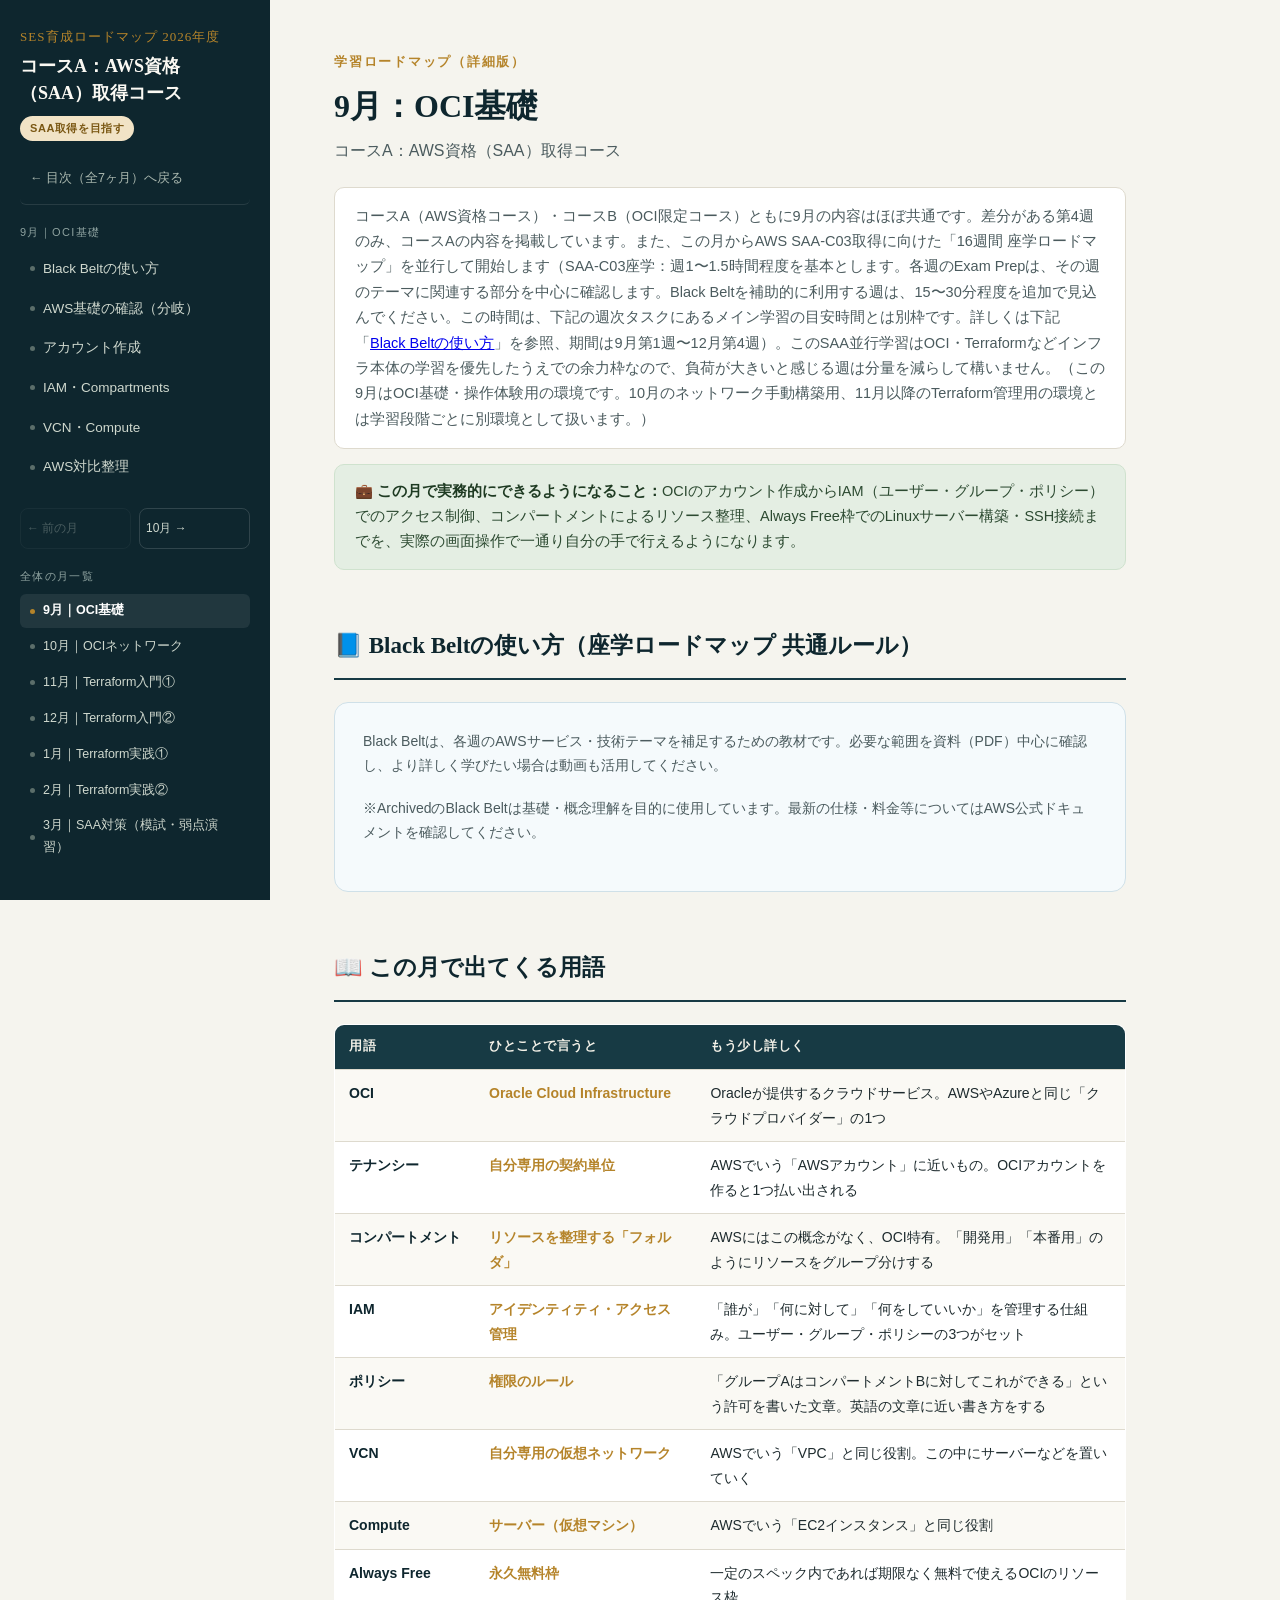
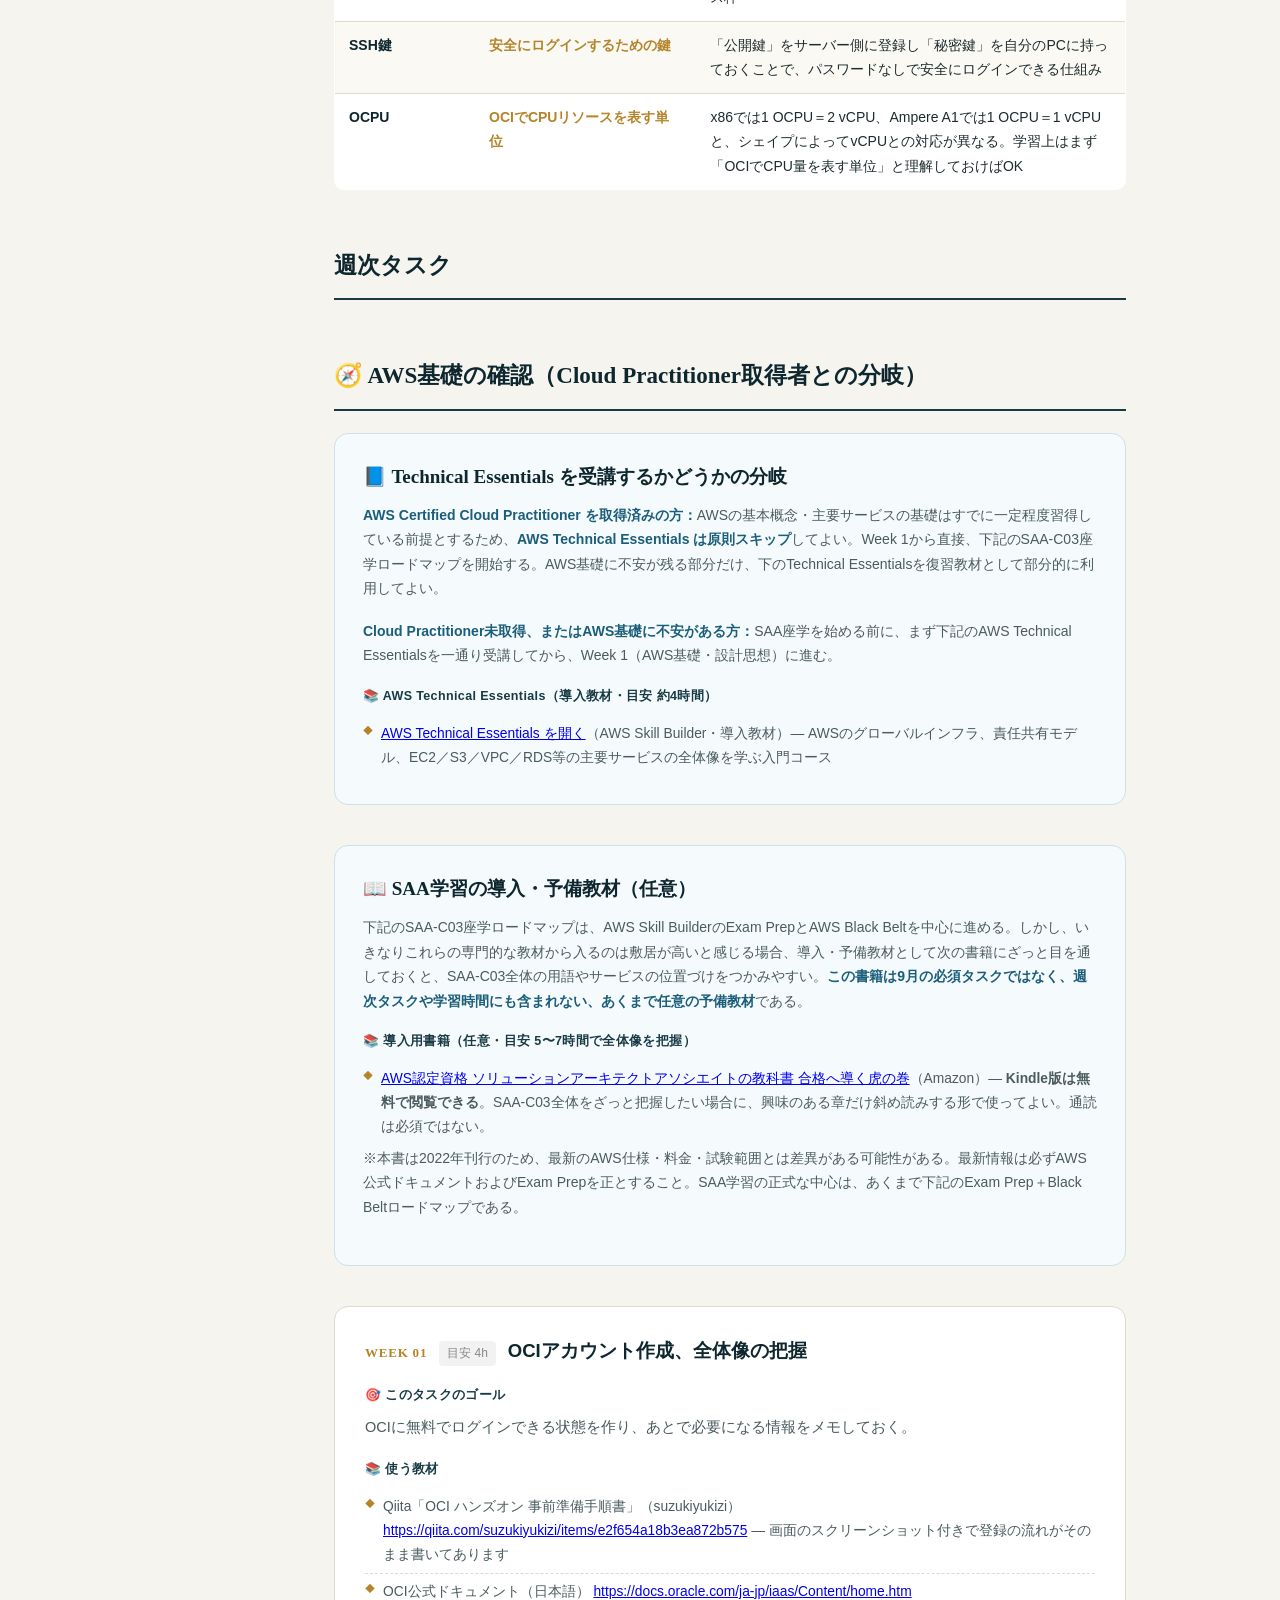
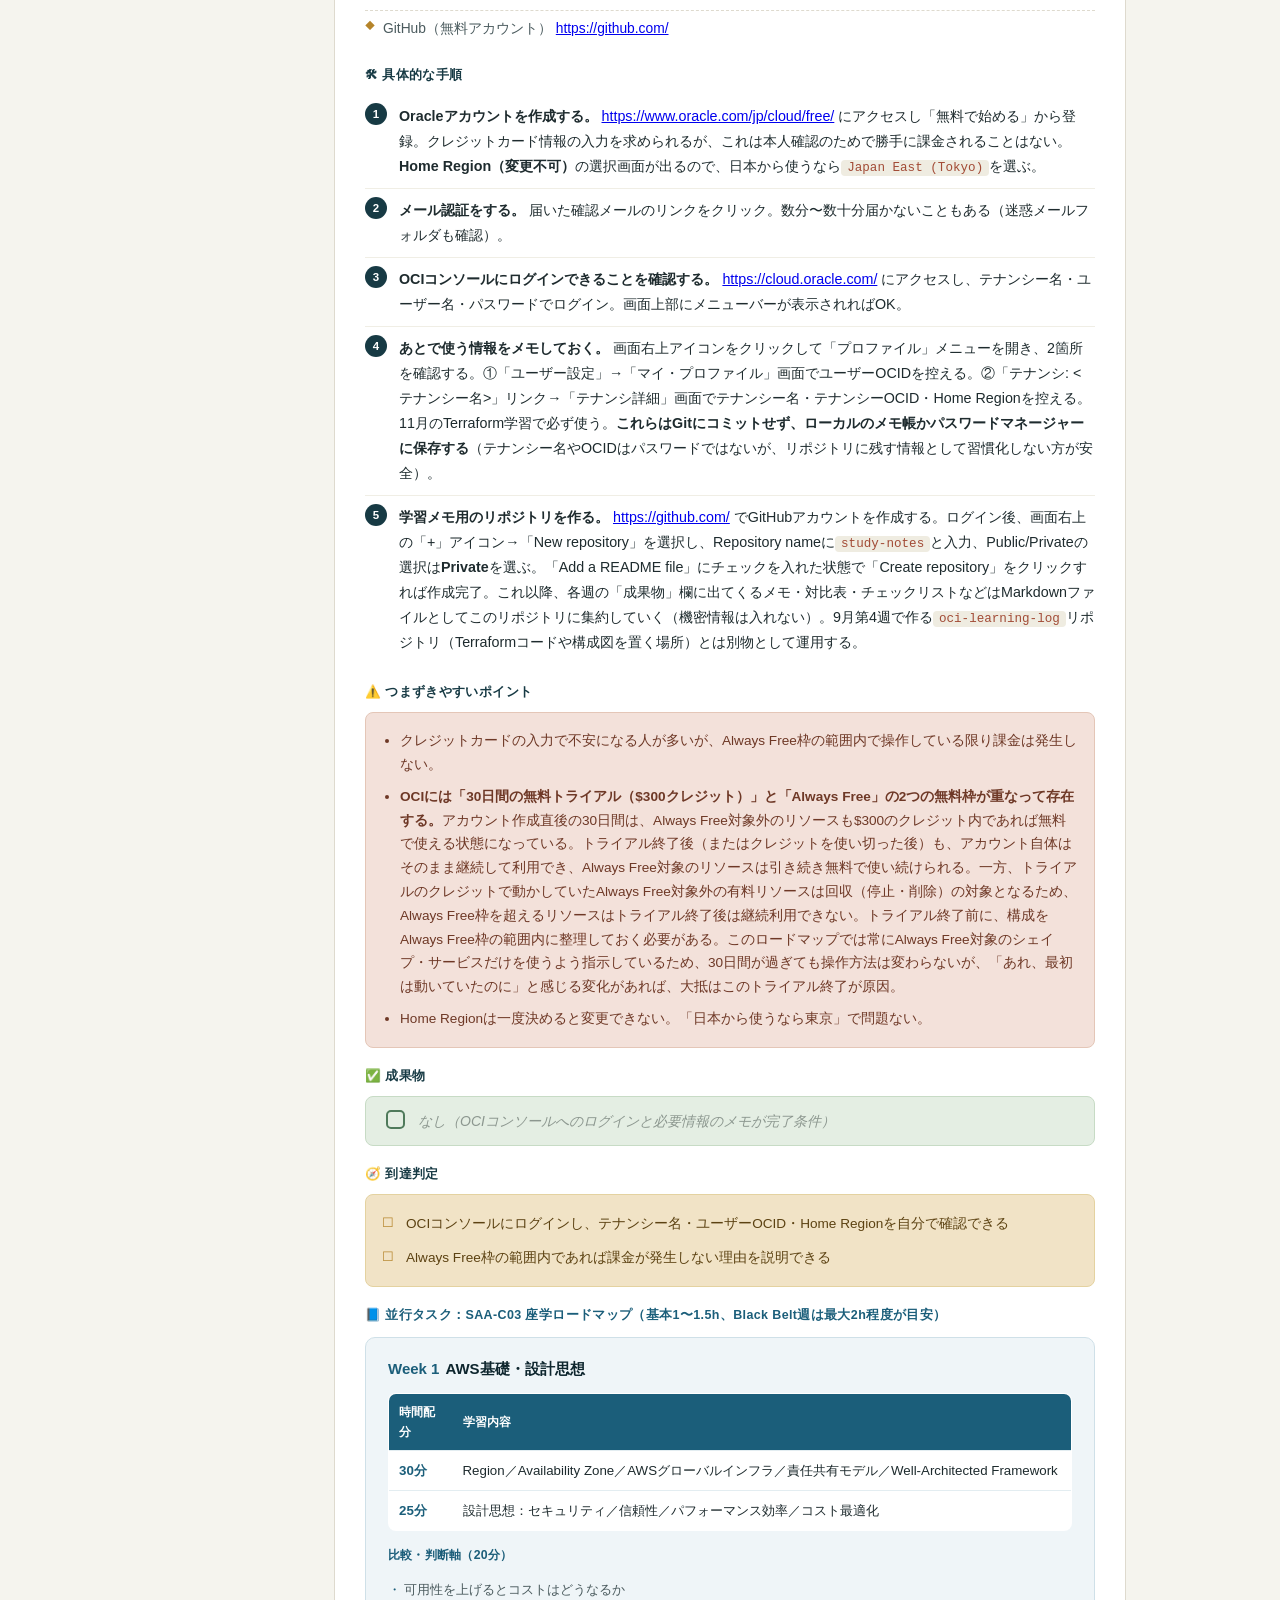
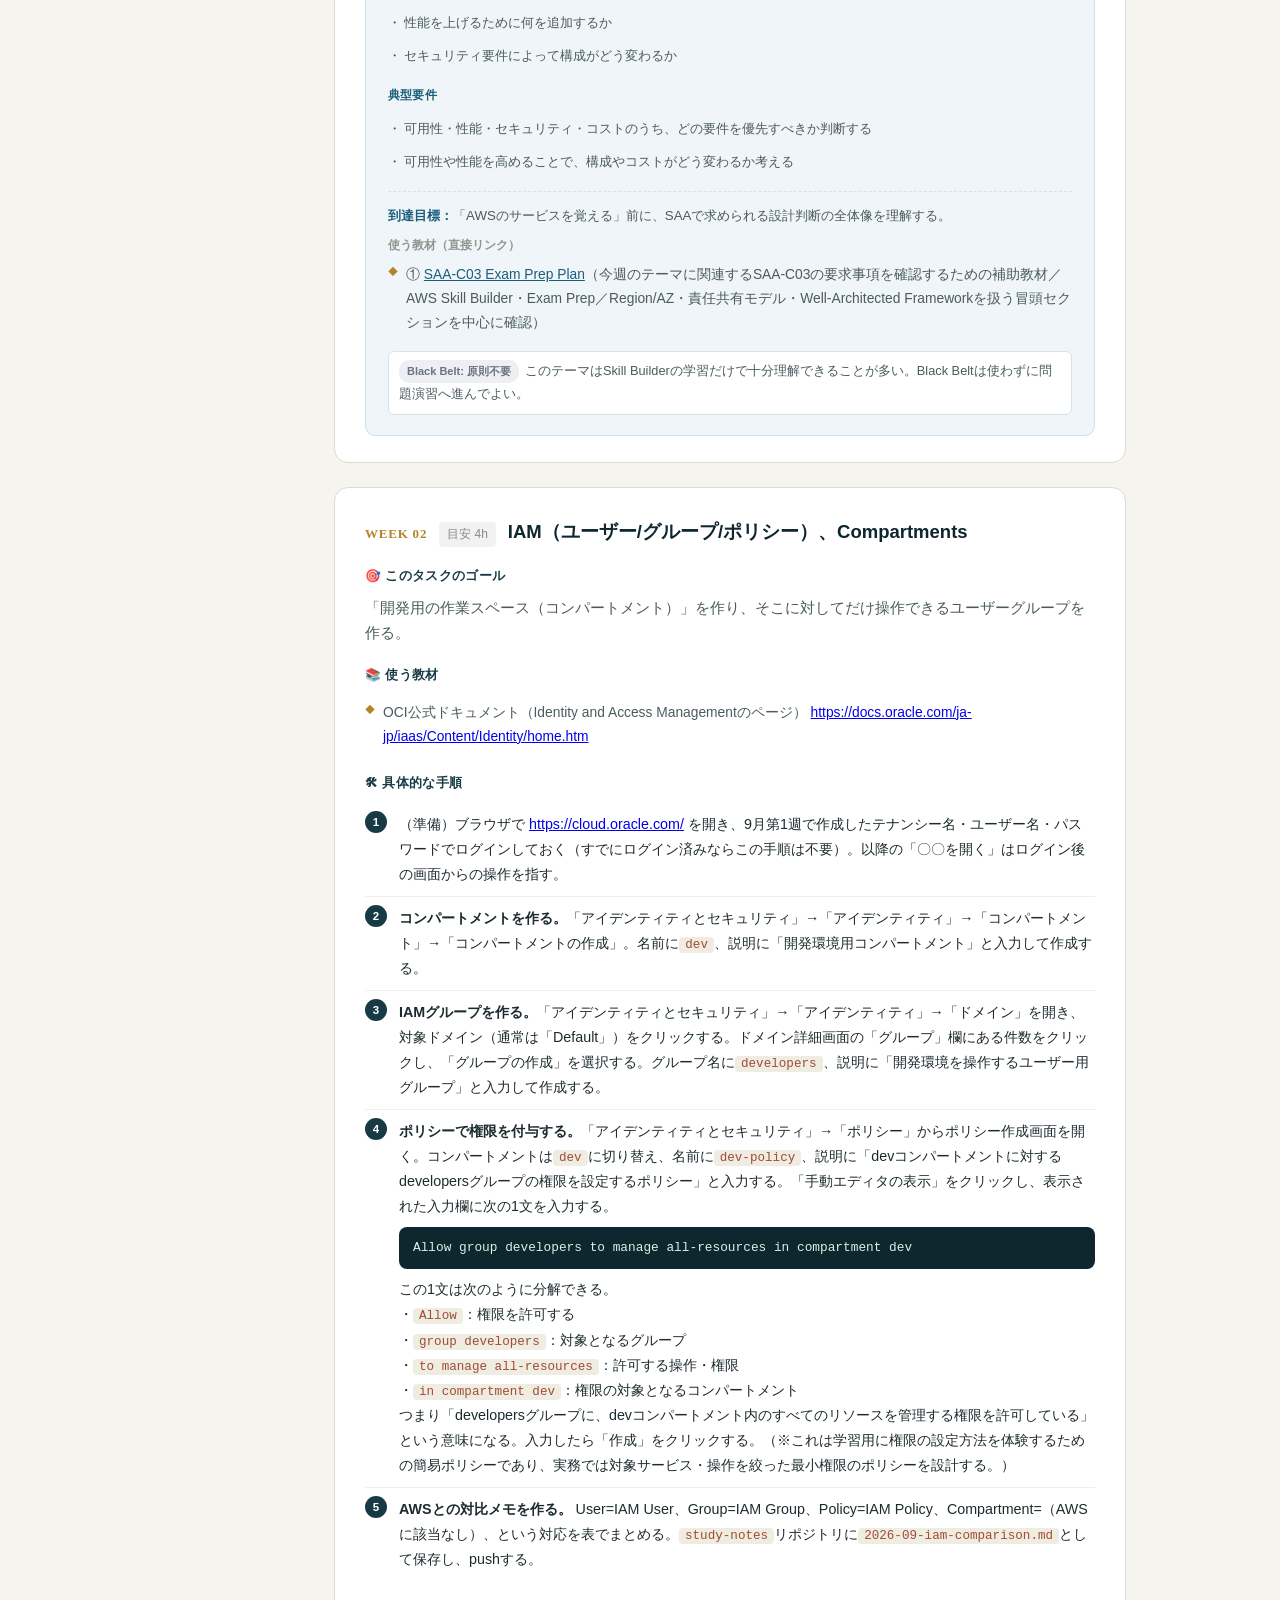
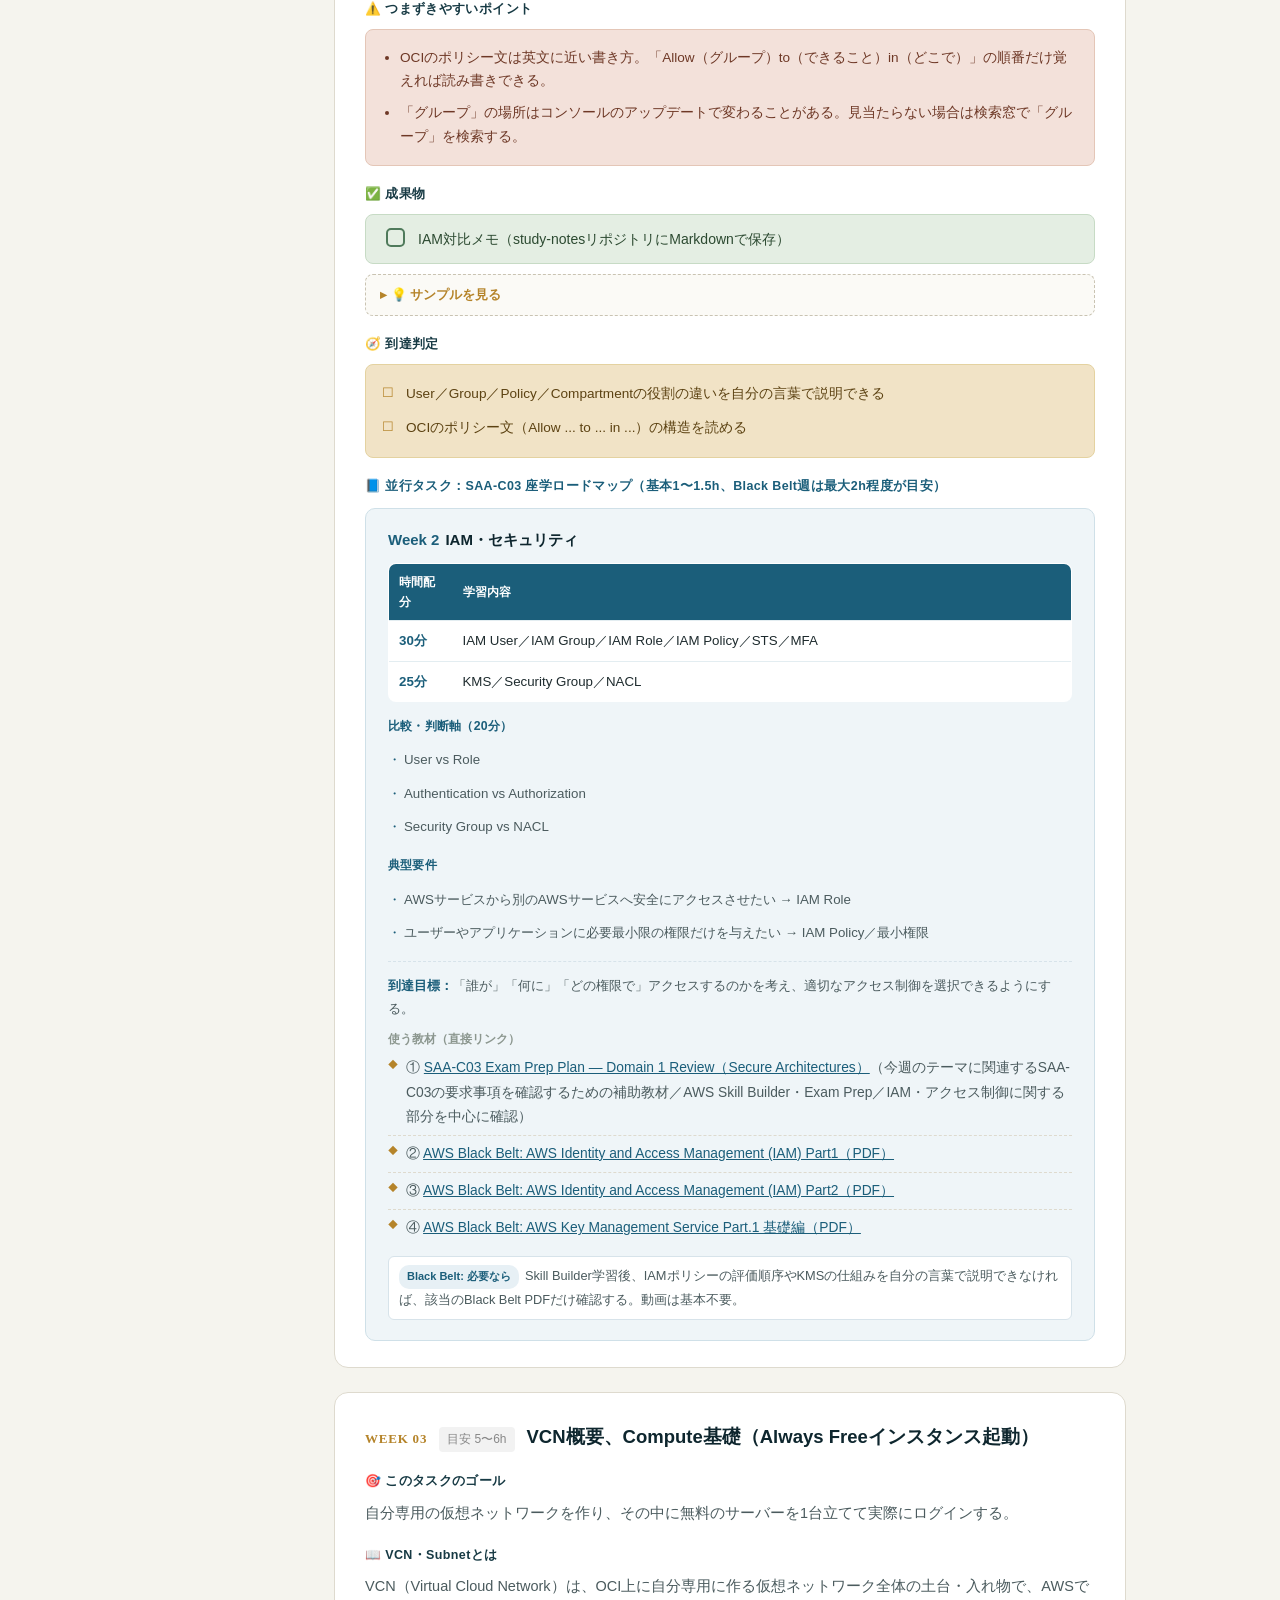
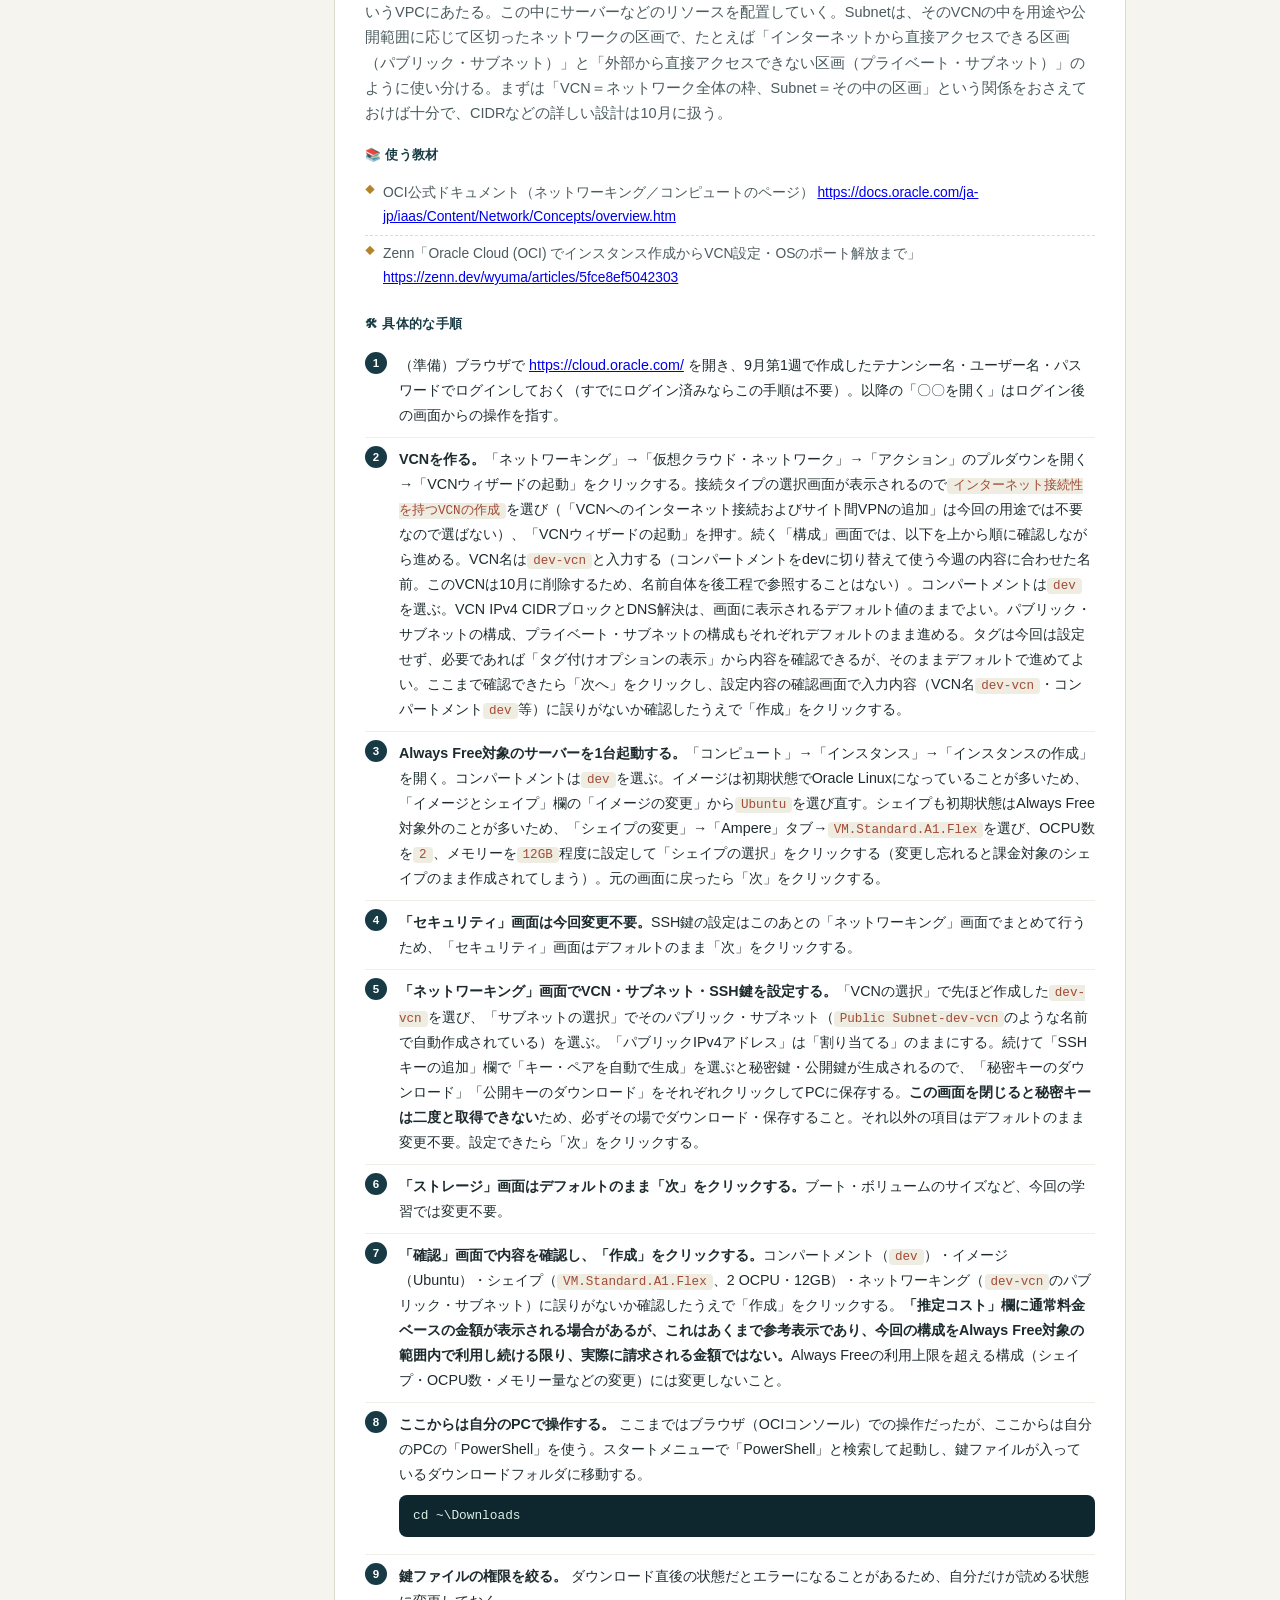
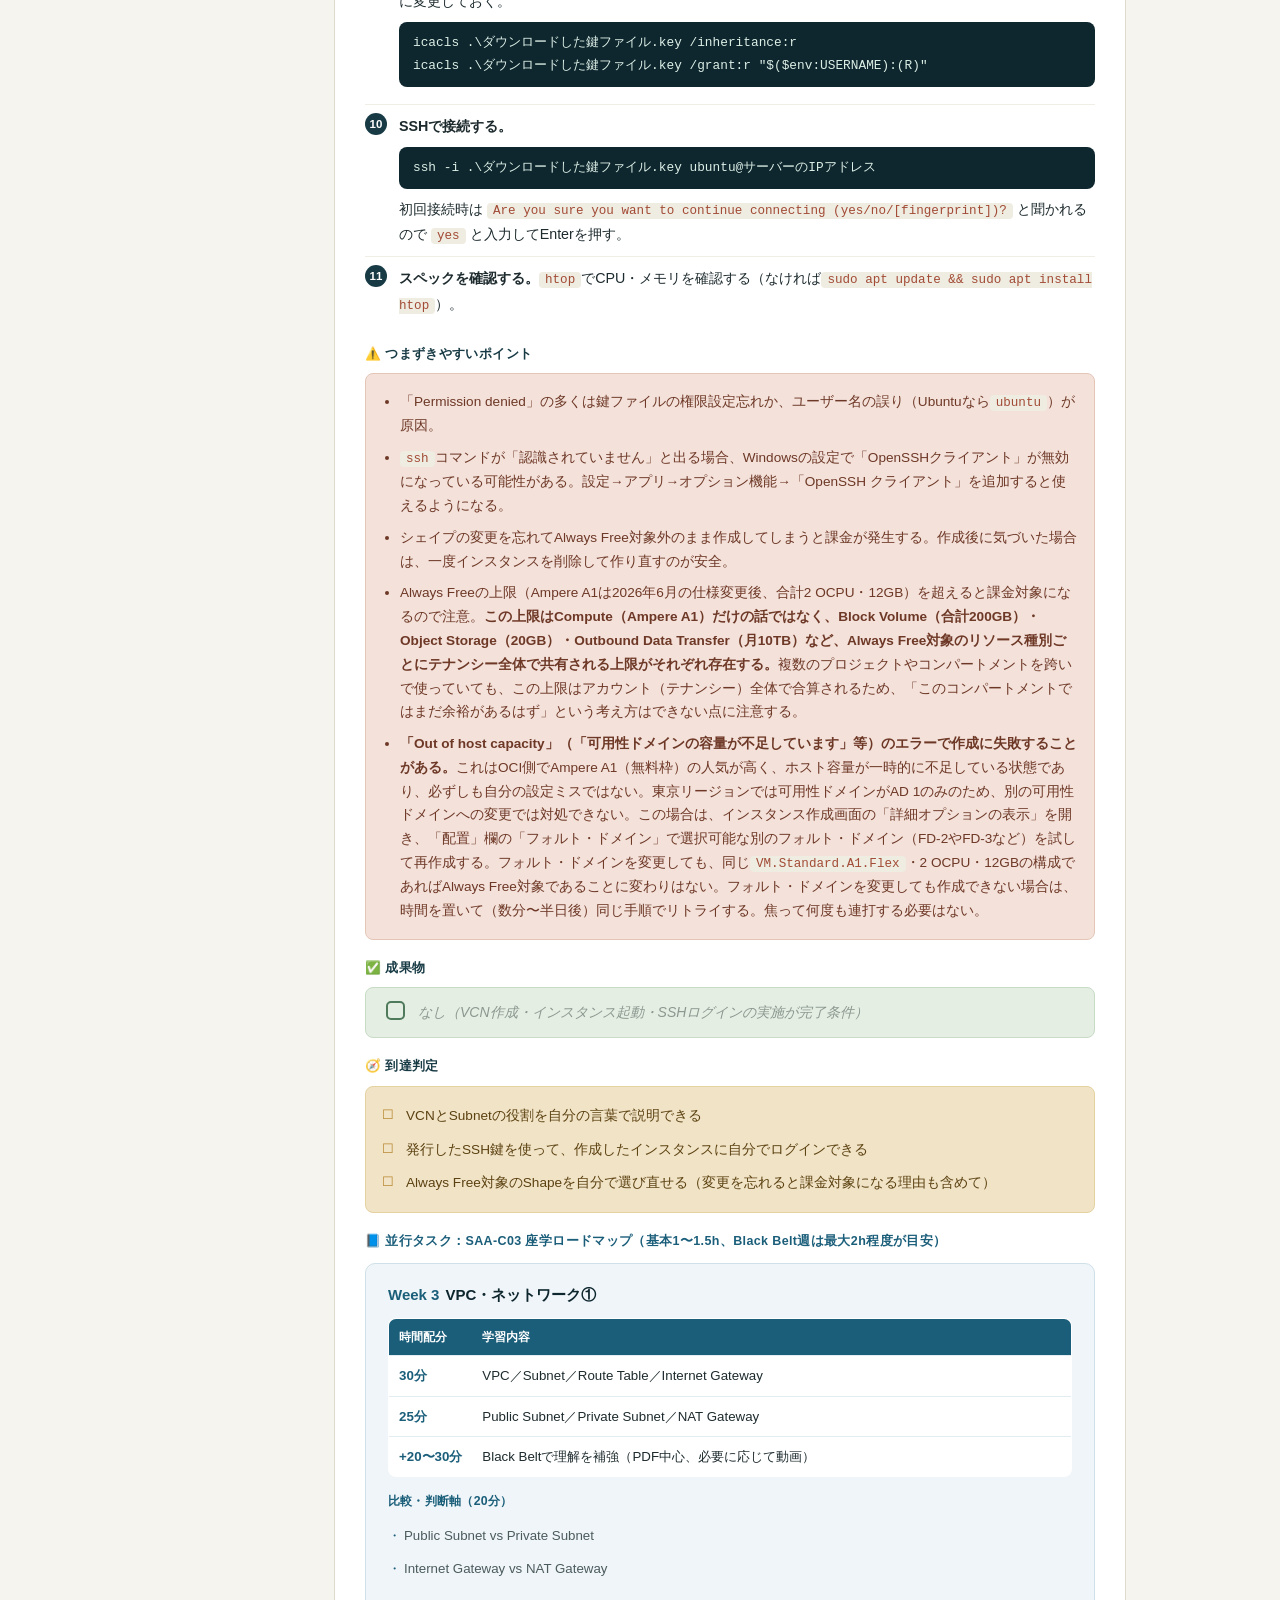
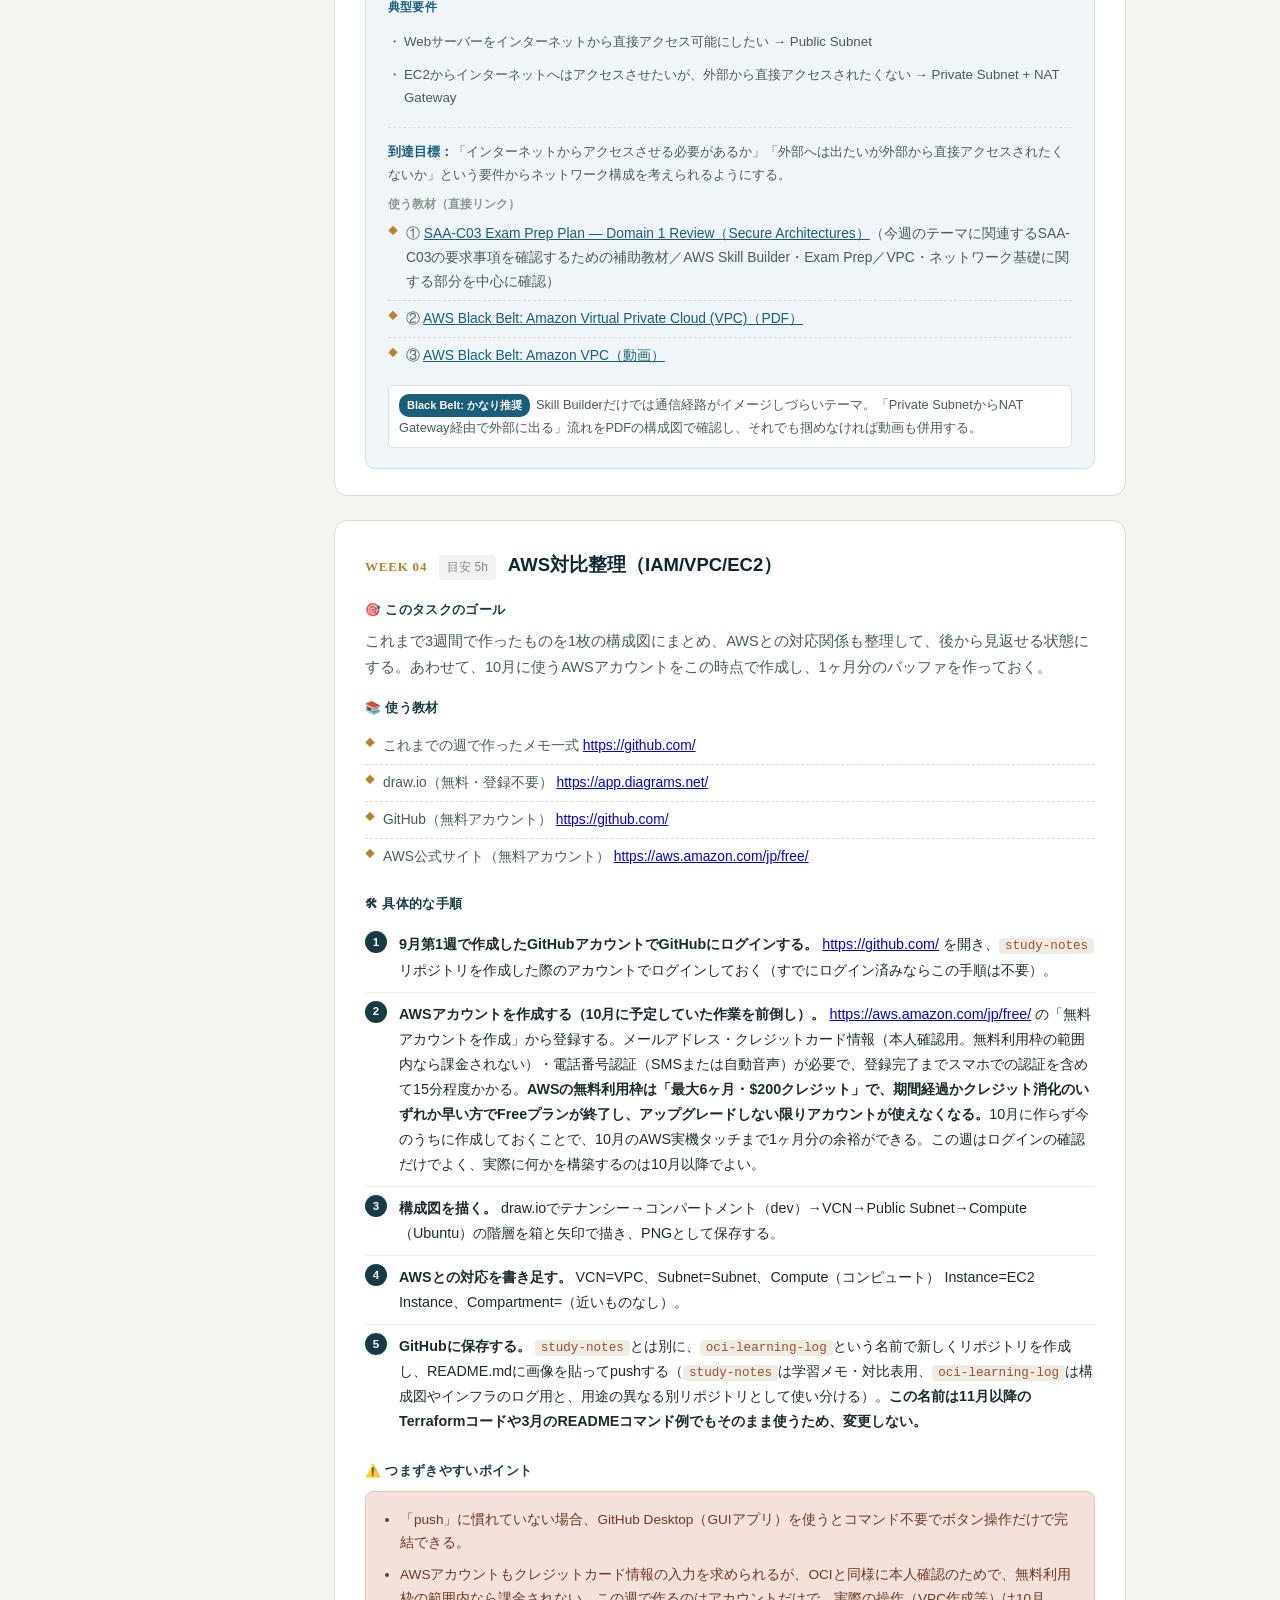
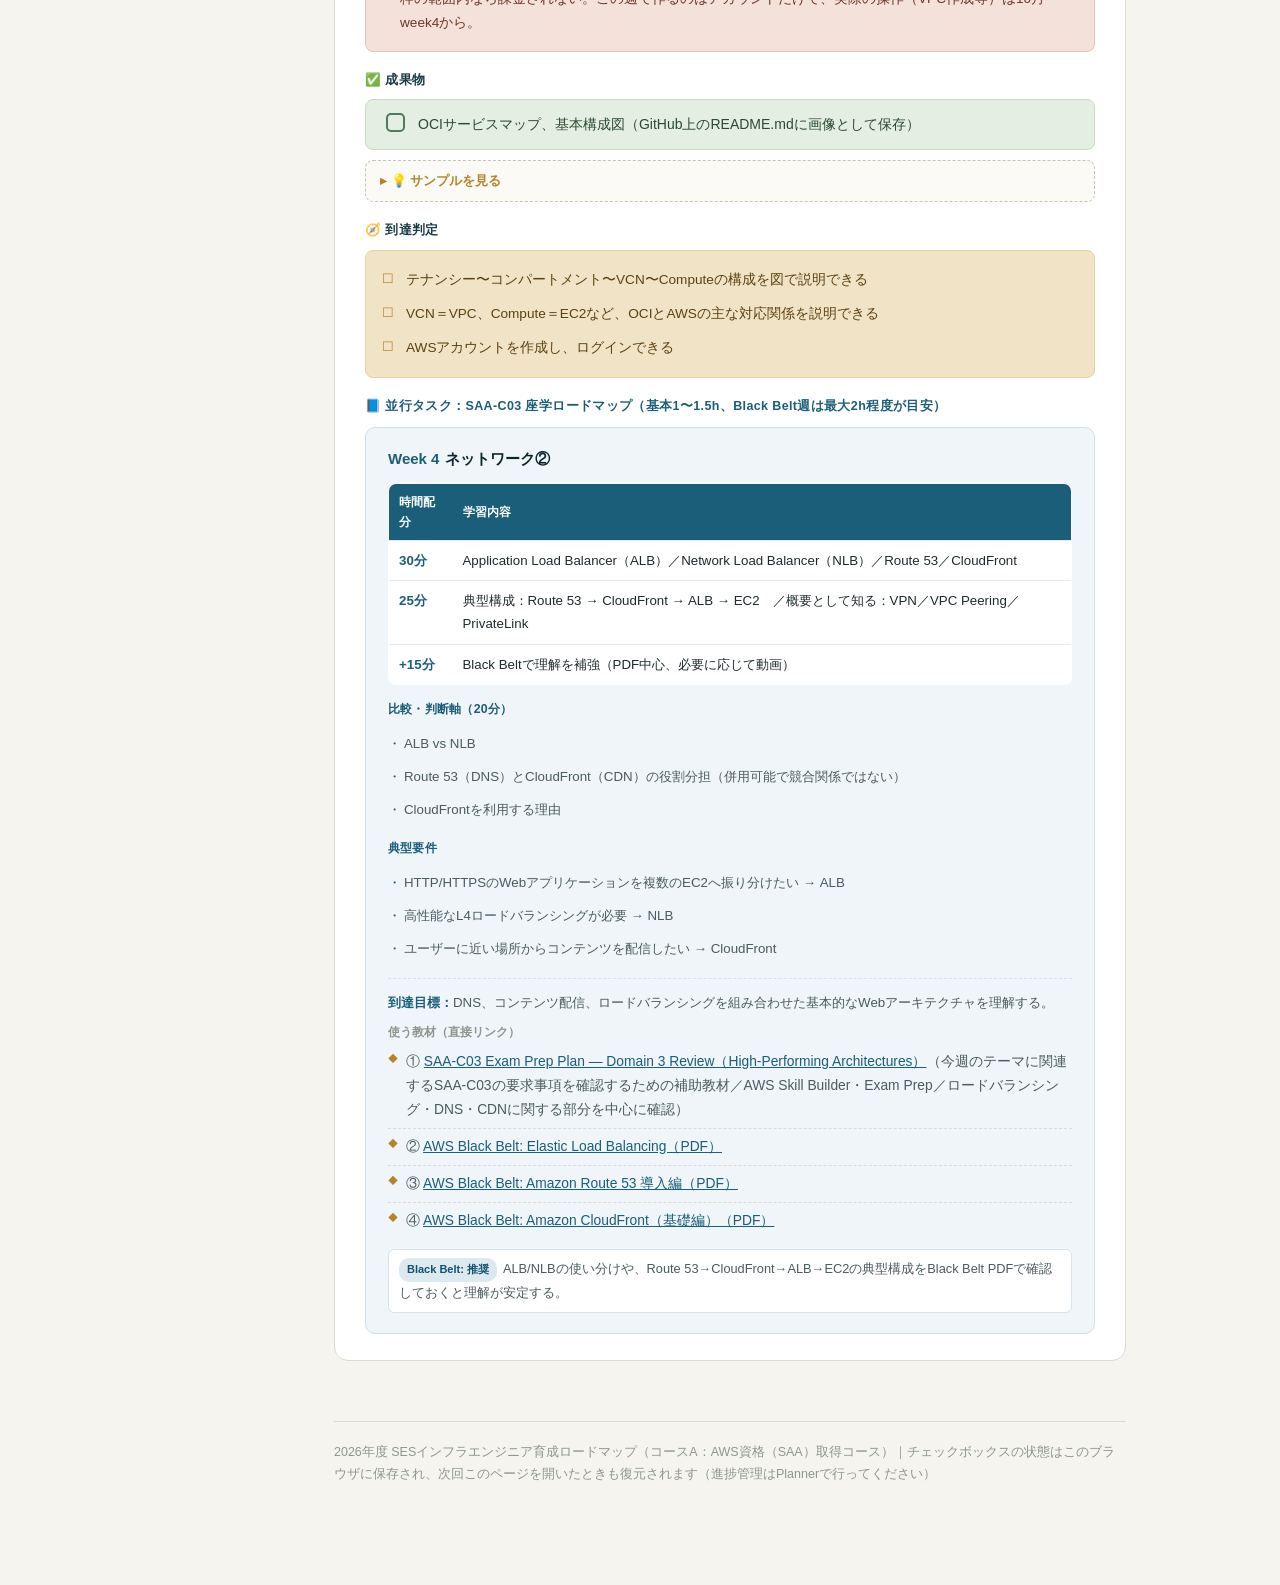
==== 2026-09.html @ 08175d61 "Add files via upload" ====
<!DOCTYPE html>
<html lang="ja">
<head>
<meta charset="UTF-8">
<meta name="viewport" content="width=device-width, initial-scale=1.0">
<title>コースA：AWS資格（SAA）取得コース｜9月：OCI基礎</title>
<link rel="stylesheet" href="assets/style.css">
</head>
<body>
<div class="layout">
  <aside class="sidebar">
    <div class="brand">SES育成ロードマップ 2026年度</div>
    <h1>コースA：AWS資格（SAA）取得コース</h1>
    <span class="course-badge a">SAA取得を目指す</span>
    <a class="back-index" href="index.html">← 目次（全7ヶ月）へ戻る</a>
    <div class="nav-group-label">9月｜OCI基礎</div>
    <nav><a href="#blackbelt-guide"><span class="dot"></span>Black Beltの使い方</a><a href="#cp-branch"><span class="dot"></span>AWS基礎の確認（分岐）</a><a href="#w1"><span class="dot"></span>アカウント作成</a><a href="#w2"><span class="dot"></span>IAM・Compartments</a><a href="#w3"><span class="dot"></span>VCN・Compute</a><a href="#w4"><span class="dot"></span>AWS対比整理</a></nav>
    <div class="prevnext"><a class="disabled">← 前の月</a><a href="2026-10.html">10月 →</a></div>
    <div class="nav-group-label">全体の月一覧</div>
    <nav class="month-nav"><a href="2026-09.html" class="current"><span class="dot"></span>9月｜OCI基礎</a><a href="2026-10.html"><span class="dot"></span>10月｜OCIネットワーク</a><a href="2026-11.html"><span class="dot"></span>11月｜Terraform入門①</a><a href="2026-12.html"><span class="dot"></span>12月｜Terraform入門②</a><a href="2027-01.html"><span class="dot"></span>1月｜Terraform実践①</a><a href="2027-02.html"><span class="dot"></span>2月｜Terraform実践②</a><a href="2027-03.html"><span class="dot"></span>3月｜SAA対策（模試・弱点演習）</a></nav>
  </aside>
  <main>
    <div class="doc-header">
      <div class="eyebrow">学習ロードマップ（詳細版）</div>
      <h1>9月：OCI基礎</h1>
      <p class="sub">コースA：AWS資格（SAA）取得コース</p>
      <p class="lead">コースA（AWS資格コース）・コースB（OCI限定コース）ともに9月の内容はほぼ共通です。差分がある第4週のみ、コースAの内容を掲載しています。また、この月からAWS SAA-C03取得に向けた「16週間 座学ロードマップ」を並行して開始します（SAA-C03座学：週1〜1.5時間程度を基本とします。各週のExam Prepは、その週のテーマに関連する部分を中心に確認します。Black Beltを補助的に利用する週は、15〜30分程度を追加で見込んでください。この時間は、下記の週次タスクにあるメイン学習の目安時間とは別枠です。詳しくは下記「<a href="#blackbelt-guide">Black Beltの使い方</a>」を参照、期間は9月第1週〜12月第4週）。このSAA並行学習はOCI・Terraformなどインフラ本体の学習を優先したうえでの余力枠なので、負荷が大きいと感じる週は分量を減らして構いません。（この9月はOCI基礎・操作体験用の環境です。10月のネットワーク手動構築用、11月以降のTerraform管理用の環境とは学習段階ごとに別環境として扱います。）</p>
      <p class="practical"><b>💼 この月で実務的にできるようになること：</b>OCIのアカウント作成からIAM（ユーザー・グループ・ポリシー）でのアクセス制御、コンパートメントによるリソース整理、Always Free枠でのLinuxサーバー構築・SSH接続までを、実際の画面操作で一通り自分の手で行えるようになります。</p>
    </div>

    <h2 class="section-title" id="blackbelt-guide">📘 Black Beltの使い方（座学ロードマップ 共通ルール）</h2>
    <div class="bb-guide">
      <p class="bb-guide-intro">Black Beltは、各週のAWSサービス・技術テーマを補足するための教材です。必要な範囲を資料（PDF）中心に確認し、より詳しく学びたい場合は動画も活用してください。</p>
      <p class="bb-guide-intro" style="margin-top:10px;">※ArchivedのBlack Beltは基礎・概念理解を目的に使用しています。最新の仕様・料金等についてはAWS公式ドキュメントを確認してください。</p>
    </div>

    <h2 class="section-title" id="glossary">📖 この月で出てくる用語</h2>
    <table class="glossary">
      <tr><th style="width:14%">用語</th><th style="width:28%">ひとことで言うと</th><th>もう少し詳しく</th></tr>
      <tr><td class="term">OCI</td><td class="short">Oracle Cloud Infrastructure</td><td>Oracleが提供するクラウドサービス。AWSやAzureと同じ「クラウドプロバイダー」の1つ</td></tr><tr><td class="term">テナンシー</td><td class="short">自分専用の契約単位</td><td>AWSでいう「AWSアカウント」に近いもの。OCIアカウントを作ると1つ払い出される</td></tr><tr><td class="term">コンパートメント</td><td class="short">リソースを整理する「フォルダ」</td><td>AWSにはこの概念がなく、OCI特有。「開発用」「本番用」のようにリソースをグループ分けする</td></tr><tr><td class="term">IAM</td><td class="short">アイデンティティ・アクセス管理</td><td>「誰が」「何に対して」「何をしていいか」を管理する仕組み。ユーザー・グループ・ポリシーの3つがセット</td></tr><tr><td class="term">ポリシー</td><td class="short">権限のルール</td><td>「グループAはコンパートメントBに対してこれができる」という許可を書いた文章。英語の文章に近い書き方をする</td></tr><tr><td class="term">VCN</td><td class="short">自分専用の仮想ネットワーク</td><td>AWSでいう「VPC」と同じ役割。この中にサーバーなどを置いていく</td></tr><tr><td class="term">Compute</td><td class="short">サーバー（仮想マシン）</td><td>AWSでいう「EC2インスタンス」と同じ役割</td></tr><tr><td class="term">Always Free</td><td class="short">永久無料枠</td><td>一定のスペック内であれば期限なく無料で使えるOCIのリソース枠</td></tr><tr><td class="term">SSH鍵</td><td class="short">安全にログインするための鍵</td><td>「公開鍵」をサーバー側に登録し「秘密鍵」を自分のPCに持っておくことで、パスワードなしで安全にログインできる仕組み</td></tr><tr><td class="term">OCPU</td><td class="short">OCIでCPUリソースを表す単位</td><td>x86では1 OCPU＝2 vCPU、Ampere A1では1 OCPU＝1 vCPUと、シェイプによってvCPUとの対応が異なる。学習上はまず「OCIでCPU量を表す単位」と理解しておけばOK</td></tr>
    </table>

    <h2 class="section-title">週次タスク</h2>
    
    <h2 class="section-title" id="cp-branch">🧭 AWS基礎の確認（Cloud Practitioner取得者との分岐）</h2>
    <div class="bb-guide">
      <div class="bb-guide-title">📘 Technical Essentials を受講するかどうかの分岐</div>
      <p class="bb-guide-intro"><b>AWS Certified Cloud Practitioner を取得済みの方：</b>AWSの基本概念・主要サービスの基礎はすでに一定程度習得している前提とするため、<b>AWS Technical Essentials は原則スキップ</b>してよい。Week 1から直接、下記のSAA-C03座学ロードマップを開始する。AWS基礎に不安が残る部分だけ、下のTechnical Essentialsを復習教材として部分的に利用してよい。</p>
      <p class="bb-guide-intro"><b>Cloud Practitioner未取得、またはAWS基礎に不安がある方：</b>SAA座学を始める前に、まず下記のAWS Technical Essentialsを一通り受講してから、Week 1（AWS基礎・設計思想）に進む。</p>
      <div class="block">
        <div class="block-label">📚 AWS Technical Essentials（導入教材・目安 約4時間）</div>
        <ul class="materials"><li><a href="https://skillbuilder.aws/learn/K8C2FNZM6X/aws-technical-essentials-/PG9A5GNNDB" target="_blank" rel="noopener">AWS Technical Essentials を開く</a>（AWS Skill Builder・導入教材）— AWSのグローバルインフラ、責任共有モデル、EC2／S3／VPC／RDS等の主要サービスの全体像を学ぶ入門コース</li></ul>
      </div>
    </div>
    <div class="bb-guide">
      <div class="bb-guide-title">📖 SAA学習の導入・予備教材（任意）</div>
      <p class="bb-guide-intro">下記のSAA-C03座学ロードマップは、AWS Skill BuilderのExam PrepとAWS Black Beltを中心に進める。しかし、いきなりこれらの専門的な教材から入るのは敷居が高いと感じる場合、導入・予備教材として次の書籍にざっと目を通しておくと、SAA-C03全体の用語やサービスの位置づけをつかみやすい。<b>この書籍は9月の必須タスクではなく、週次タスクや学習時間にも含まれない、あくまで任意の予備教材</b>である。</p>
      <div class="block">
        <div class="block-label">📚 導入用書籍（任意・目安 5〜7時間で全体像を把握）</div>
        <ul class="materials"><li><a href="https://www.amazon.co.jp/dp/B0BCPNZ9GJ" target="_blank" rel="noopener">AWS認定資格 ソリューションアーキテクトアソシエイトの教科書 合格へ導く虎の巻</a>（Amazon）— <b>Kindle版は無料で閲覧できる</b>。SAA-C03全体をざっと把握したい場合に、興味のある章だけ斜め読みする形で使ってよい。通読は必須ではない。</li></ul>
      </div>
      <p class="bb-guide-intro">※本書は2022年刊行のため、最新のAWS仕様・料金・試験範囲とは差異がある可能性がある。最新情報は必ずAWS公式ドキュメントおよびExam Prepを正とすること。SAA学習の正式な中心は、あくまで下記のExam Prep＋Black Beltロードマップである。</p>
    </div>
    <div class="week" id="w1">
      <div class="week-head"><span class="week-num">WEEK 01</span><span class="week-hours">目安 4h</span><h3>OCIアカウント作成、全体像の把握</h3></div>
      <div class="block">
        <div class="block-label">🎯 このタスクのゴール</div>
        <div class="goal-text">OCIに無料でログインできる状態を作り、あとで必要になる情報をメモしておく。</div>
      </div>
      <div class="block">
        <div class="block-label">📚 使う教材</div>
        <ul class="materials"><li>Qiita「OCI ハンズオン 事前準備手順書」（suzukiyukizi） <a href="https://qiita.com/suzukiyukizi/items/e2f654a18b3ea872b575" target="_blank" rel="noopener">https://qiita.com/suzukiyukizi/items/e2f654a18b3ea872b575</a> ― 画面のスクリーンショット付きで登録の流れがそのまま書いてあります</li><li>OCI公式ドキュメント（日本語） <a href="https://docs.oracle.com/ja-jp/iaas/Content/home.htm" target="_blank" rel="noopener">https://docs.oracle.com/ja-jp/iaas/Content/home.htm</a></li><li>GitHub（無料アカウント） <a href="https://github.com/" target="_blank" rel="noopener">https://github.com/</a></li></ul>
      </div>
      <div class="block">
        <div class="block-label">🛠 具体的な手順</div>
        <ol class="steps"><li><b>Oracleアカウントを作成する。</b> <a href="https://www.oracle.com/jp/cloud/free/" target="_blank" rel="noopener">https://www.oracle.com/jp/cloud/free/</a> にアクセスし「無料で始める」から登録。クレジットカード情報の入力を求められるが、これは本人確認のためで勝手に課金されることはない。<b>Home Region（変更不可）</b>の選択画面が出るので、日本から使うなら<code class="inline">Japan East (Tokyo)</code>を選ぶ。</li><li><b>メール認証をする。</b> 届いた確認メールのリンクをクリック。数分〜数十分届かないこともある（迷惑メールフォルダも確認）。</li><li><b>OCIコンソールにログインできることを確認する。</b> <a href="https://cloud.oracle.com/" target="_blank" rel="noopener">https://cloud.oracle.com/</a> にアクセスし、テナンシー名・ユーザー名・パスワードでログイン。画面上部にメニューバーが表示されればOK。</li><li><b>あとで使う情報をメモしておく。</b> 画面右上アイコンをクリックして「プロファイル」メニューを開き、2箇所を確認する。①「ユーザー設定」→「マイ・プロファイル」画面でユーザーOCIDを控える。②「テナンシ: &lt;テナンシー名&gt;」リンク→「テナンシ詳細」画面でテナンシー名・テナンシーOCID・Home Regionを控える。11月のTerraform学習で必ず使う。<b>これらはGitにコミットせず、ローカルのメモ帳かパスワードマネージャーに保存する</b>（テナンシー名やOCIDはパスワードではないが、リポジトリに残す情報として習慣化しない方が安全）。</li><li><b>学習メモ用のリポジトリを作る。</b> <a href="https://github.com/" target="_blank" rel="noopener">https://github.com/</a> でGitHubアカウントを作成する。ログイン後、画面右上の「+」アイコン→「New repository」を選択し、Repository nameに<code class="inline">study-notes</code>と入力、Public/Privateの選択は<b>Private</b>を選ぶ。「Add a README file」にチェックを入れた状態で「Create repository」をクリックすれば作成完了。これ以降、各週の「成果物」欄に出てくるメモ・対比表・チェックリストなどはMarkdownファイルとしてこのリポジトリに集約していく（機密情報は入れない）。9月第4週で作る<code class="inline">oci-learning-log</code>リポジトリ（Terraformコードや構成図を置く場所）とは別物として運用する。</li></ol>
      </div>
      <div class="block">
        <div class="block-label">⚠️ つまずきやすいポイント</div>
        <div class="warn-box"><ul><li>クレジットカードの入力で不安になる人が多いが、Always Free枠の範囲内で操作している限り課金は発生しない。</li><li><b>OCIには「30日間の無料トライアル（$300クレジット）」と「Always Free」の2つの無料枠が重なって存在する。</b>アカウント作成直後の30日間は、Always Free対象外のリソースも$300のクレジット内であれば無料で使える状態になっている。トライアル終了後（またはクレジットを使い切った後）も、アカウント自体はそのまま継続して利用でき、Always Free対象のリソースは引き続き無料で使い続けられる。一方、トライアルのクレジットで動かしていたAlways Free対象外の有料リソースは回収（停止・削除）の対象となるため、Always Free枠を超えるリソースはトライアル終了後は継続利用できない。トライアル終了前に、構成をAlways Free枠の範囲内に整理しておく必要がある。このロードマップでは常にAlways Free対象のシェイプ・サービスだけを使うよう指示しているため、30日間が過ぎても操作方法は変わらないが、「あれ、最初は動いていたのに」と感じる変化があれば、大抵はこのトライアル終了が原因。</li><li>Home Regionは一度決めると変更できない。「日本から使うなら東京」で問題ない。</li></ul></div>
      </div>
      <div class="block">
        <div class="block-label">✅ 成果物</div>
        <label class="deliverable" data-key="w1"><input type="checkbox"><span class="dtext"><span class="dnone">なし（OCIコンソールへのログインと必要情報のメモが完了条件）</span></span></label>
        
      </div>
      <div class="block">
        <div class="block-label">🧭 到達判定</div>
        <div class="criteria-box"><ul><li>OCIコンソールにログインし、テナンシー名・ユーザーOCID・Home Regionを自分で確認できる</li><li>Always Free枠の範囲内であれば課金が発生しない理由を説明できる</li></ul></div>
      </div>
    <div class="block"><div class="block-label saa-label">📘 並行タスク：SAA-C03 座学ロードマップ（基本1〜1.5h、Black Belt週は最大2h程度が目安）</div><div class="saa-block"><div class="saa-theme"><span class="saa-week-num">Week 1</span>AWS基礎・設計思想</div><table class="saa-breakdown"><tr><th style="width:64px">時間配分</th><th>学習内容</th></tr><tr><td class="time">30分</td><td>Region／Availability Zone／AWSグローバルインフラ／責任共有モデル／Well-Architected Framework</td></tr><tr><td class="time">25分</td><td>設計思想：セキュリティ／信頼性／パフォーマンス効率／コスト最適化</td></tr></table><div class="saa-sub">比較・判断軸（20分）</div><ul class="saa-req"><li>可用性を上げるとコストはどうなるか</li><li>性能を上げるために何を追加するか</li><li>セキュリティ要件によって構成がどう変わるか</li></ul><div class="saa-sub">典型要件</div><ul class="saa-req"><li>可用性・性能・セキュリティ・コストのうち、どの要件を優先すべきか判断する</li><li>可用性や性能を高めることで、構成やコストがどう変わるか考える</li></ul><div class="saa-goal"><b>到達目標：</b>「AWSのサービスを覚える」前に、SAAで求められる設計判断の全体像を理解する。</div><div class="saa-material"><b>使う教材（直接リンク）</b><ul class="materials"><li>① <a href="https://skillbuilder.aws/learn/QGYYVHXTYQ/exam-prep-overview-aws-certified-solutions-architect--associate-saac03--/45JVAAJ23W?parentId=5ES5T3BM13" target="_blank" rel="noopener">SAA-C03 Exam Prep Plan</a>（今週のテーマに関連するSAA-C03の要求事項を確認するための補助教材／AWS Skill Builder・Exam Prep／Region/AZ・責任共有モデル・Well-Architected Frameworkを扱う冒頭セクションを中心に確認）</li></ul></div><div class="saa-blackbelt"><span class="bb-level none">Black Belt: 原則不要</span>このテーマはSkill Builderの学習だけで十分理解できることが多い。Black Beltは使わずに問題演習へ進んでよい。</div></div></div></div>
    <div class="week" id="w2">
      <div class="week-head"><span class="week-num">WEEK 02</span><span class="week-hours">目安 4h</span><h3>IAM（ユーザー/グループ/ポリシー）、Compartments</h3></div>
      <div class="block">
        <div class="block-label">🎯 このタスクのゴール</div>
        <div class="goal-text">「開発用の作業スペース（コンパートメント）」を作り、そこに対してだけ操作できるユーザーグループを作る。</div>
      </div>
      <div class="block">
        <div class="block-label">📚 使う教材</div>
        <ul class="materials"><li>OCI公式ドキュメント（Identity and Access Managementのページ） <a href="https://docs.oracle.com/ja-jp/iaas/Content/Identity/home.htm" target="_blank" rel="noopener">https://docs.oracle.com/ja-jp/iaas/Content/Identity/home.htm</a></li></ul>
      </div>
      <div class="block">
        <div class="block-label">🛠 具体的な手順</div>
        <ol class="steps"><li>（準備）ブラウザで <a href="https://cloud.oracle.com/" target="_blank" rel="noopener">https://cloud.oracle.com/</a> を開き、9月第1週で作成したテナンシー名・ユーザー名・パスワードでログインしておく（すでにログイン済みならこの手順は不要）。以降の「〇〇を開く」はログイン後の画面からの操作を指す。</li><li><b>コンパートメントを作る。</b>「アイデンティティとセキュリティ」→「アイデンティティ」→「コンパートメント」→「コンパートメントの作成」。名前に<code class="inline">dev</code>、説明に「開発環境用コンパートメント」と入力して作成する。</li><li><b>IAMグループを作る。</b>「アイデンティティとセキュリティ」→「アイデンティティ」→「ドメイン」を開き、対象ドメイン（通常は「Default」）をクリックする。ドメイン詳細画面の「グループ」欄にある件数をクリックし、「グループの作成」を選択する。グループ名に<code class="inline">developers</code>、説明に「開発環境を操作するユーザー用グループ」と入力して作成する。</li><li><b>ポリシーで権限を付与する。</b>「アイデンティティとセキュリティ」→「ポリシー」からポリシー作成画面を開く。コンパートメントは<code class="inline">dev</code>に切り替え、名前に<code class="inline">dev-policy</code>、説明に「devコンパートメントに対するdevelopersグループの権限を設定するポリシー」と入力する。「手動エディタの表示」をクリックし、表示された入力欄に次の1文を入力する。<div class="cmd">Allow group developers to manage all-resources in compartment dev</div>この1文は次のように分解できる。<br>・<code class="inline">Allow</code>：権限を許可する<br>・<code class="inline">group developers</code>：対象となるグループ<br>・<code class="inline">to manage all-resources</code>：許可する操作・権限<br>・<code class="inline">in compartment dev</code>：権限の対象となるコンパートメント<br>つまり「developersグループに、devコンパートメント内のすべてのリソースを管理する権限を許可している」という意味になる。入力したら「作成」をクリックする。（※これは学習用に権限の設定方法を体験するための簡易ポリシーであり、実務では対象サービス・操作を絞った最小権限のポリシーを設計する。）</li><li><b>AWSとの対比メモを作る。</b> User=IAM User、Group=IAM Group、Policy=IAM Policy、Compartment=（AWSに該当なし）、という対応を表でまとめる。<code class="inline">study-notes</code>リポジトリに<code class="inline">2026-09-iam-comparison.md</code>として保存し、pushする。</li></ol>
      </div>
      <div class="block">
        <div class="block-label">⚠️ つまずきやすいポイント</div>
        <div class="warn-box"><ul><li>OCIのポリシー文は英文に近い書き方。「Allow（グループ）to（できること）in（どこで）」の順番だけ覚えれば読み書きできる。</li><li>「グループ」の場所はコンソールのアップデートで変わることがある。見当たらない場合は検索窓で「グループ」を検索する。</li></ul></div>
      </div>
      <div class="block">
        <div class="block-label">✅ 成果物</div>
        <label class="deliverable" data-key="w2"><input type="checkbox"><span class="dtext">IAM対比メモ（study-notesリポジトリにMarkdownで保存）</span></label>
        
        <details class="sample-box">
          <summary>💡 サンプルを見る</summary>
          <div class="sample-content"><p>IAM対比メモの例です（study-notesリポジトリの<code class="inline">2026-09-iam-comparison.md</code>にそのままコピーして自分用に書き換えてOK）：</p>
<pre>| OCI | AWS | 役割 |
|---|---|---|
| User | IAM User | 個人のログインアカウント |
| Group | IAM Group | ユーザーの集まり |
| Policy | IAM Policy | 権限のルール |
| Compartment | （該当なし） | リソースを整理する箱 |</pre></div>
        </details>
      </div>
      <div class="block">
        <div class="block-label">🧭 到達判定</div>
        <div class="criteria-box"><ul><li>User／Group／Policy／Compartmentの役割の違いを自分の言葉で説明できる</li><li>OCIのポリシー文（Allow ... to ... in ...）の構造を読める</li></ul></div>
      </div>
    <div class="block"><div class="block-label saa-label">📘 並行タスク：SAA-C03 座学ロードマップ（基本1〜1.5h、Black Belt週は最大2h程度が目安）</div><div class="saa-block"><div class="saa-theme"><span class="saa-week-num">Week 2</span>IAM・セキュリティ</div><table class="saa-breakdown"><tr><th style="width:64px">時間配分</th><th>学習内容</th></tr><tr><td class="time">30分</td><td>IAM User／IAM Group／IAM Role／IAM Policy／STS／MFA</td></tr><tr><td class="time">25分</td><td>KMS／Security Group／NACL</td></tr></table><div class="saa-sub">比較・判断軸（20分）</div><ul class="saa-req"><li>User vs Role</li><li>Authentication vs Authorization</li><li>Security Group vs NACL</li></ul><div class="saa-sub">典型要件</div><ul class="saa-req"><li>AWSサービスから別のAWSサービスへ安全にアクセスさせたい → IAM Role</li><li>ユーザーやアプリケーションに必要最小限の権限だけを与えたい → IAM Policy／最小権限</li></ul><div class="saa-goal"><b>到達目標：</b>「誰が」「何に」「どの権限で」アクセスするのかを考え、適切なアクセス制御を選択できるようにする。</div><div class="saa-material"><b>使う教材（直接リンク）</b><ul class="materials"><li>① <a href="https://skillbuilder.aws/learn/FZFYKYYV19/domain-1-review-aws-certified-solutions-architect--associate-saac03--/M59ZEVK77H?parentId=5ES5T3BM13" target="_blank" rel="noopener">SAA-C03 Exam Prep Plan — Domain 1 Review（Secure Architectures）</a>（今週のテーマに関連するSAA-C03の要求事項を確認するための補助教材／AWS Skill Builder・Exam Prep／IAM・アクセス制御に関する部分を中心に確認）</li><li>② <a href="https://pages.awscloud.com/rs/112-TZM-766/images/20190129_AWS-BlackBelt_IAM_Part1.pdf" target="_blank" rel="noopener">AWS Black Belt: AWS Identity and Access Management (IAM) Part1（PDF）</a></li><li>③ <a href="https://pages.awscloud.com/rs/112-TZM-766/images/20190130_AWS-BlackBelt_IAM_Part2.pdf" target="_blank" rel="noopener">AWS Black Belt: AWS Identity and Access Management (IAM) Part2（PDF）</a></li><li>④ <a href="https://pages.awscloud.com/rs/112-TZM-766/images/AWS-Black-Belt_2024_AWS_KeyManagementService_0331_v1.pdf" target="_blank" rel="noopener">AWS Black Belt: AWS Key Management Service Part.1 基礎編（PDF）</a></li></ul></div><div class="saa-blackbelt"><span class="bb-level optional">Black Belt: 必要なら</span>Skill Builder学習後、IAMポリシーの評価順序やKMSの仕組みを自分の言葉で説明できなければ、該当のBlack Belt PDFだけ確認する。動画は基本不要。</div></div></div></div>
    <div class="week" id="w3">
      <div class="week-head"><span class="week-num">WEEK 03</span><span class="week-hours">目安 5〜6h</span><h3>VCN概要、Compute基礎（Always Freeインスタンス起動）</h3></div>
      <div class="block">
        <div class="block-label">🎯 このタスクのゴール</div>
        <div class="goal-text">自分専用の仮想ネットワークを作り、その中に無料のサーバーを1台立てて実際にログインする。</div>
      </div>
      <div class="block">
        <div class="block-label">📖 VCN・Subnetとは</div>
        <div class="goal-text">VCN（Virtual Cloud Network）は、OCI上に自分専用に作る仮想ネットワーク全体の土台・入れ物で、AWSでいうVPCにあたる。この中にサーバーなどのリソースを配置していく。Subnetは、そのVCNの中を用途や公開範囲に応じて区切ったネットワークの区画で、たとえば「インターネットから直接アクセスできる区画（パブリック・サブネット）」と「外部から直接アクセスできない区画（プライベート・サブネット）」のように使い分ける。まずは「VCN＝ネットワーク全体の枠、Subnet＝その中の区画」という関係をおさえておけば十分で、CIDRなどの詳しい設計は10月に扱う。</div>
      </div>
      <div class="block">
        <div class="block-label">📚 使う教材</div>
        <ul class="materials"><li>OCI公式ドキュメント（ネットワーキング／コンピュートのページ） <a href="https://docs.oracle.com/ja-jp/iaas/Content/Network/Concepts/overview.htm" target="_blank" rel="noopener">https://docs.oracle.com/ja-jp/iaas/Content/Network/Concepts/overview.htm</a></li><li>Zenn「Oracle Cloud (OCI) でインスタンス作成からVCN設定・OSのポート解放まで」 <a href="https://zenn.dev/wyuma/articles/5fce8ef5042303" target="_blank" rel="noopener">https://zenn.dev/wyuma/articles/5fce8ef5042303</a></li></ul>
      </div>
      <div class="block">
        <div class="block-label">🛠 具体的な手順</div>
        <ol class="steps"><li>（準備）ブラウザで <a href="https://cloud.oracle.com/" target="_blank" rel="noopener">https://cloud.oracle.com/</a> を開き、9月第1週で作成したテナンシー名・ユーザー名・パスワードでログインしておく（すでにログイン済みならこの手順は不要）。以降の「〇〇を開く」はログイン後の画面からの操作を指す。</li><li><b>VCNを作る。</b>「ネットワーキング」→「仮想クラウド・ネットワーク」→「アクション」のプルダウンを開く→「VCNウィザードの起動」をクリックする。接続タイプの選択画面が表示されるので<code class="inline">インターネット接続性を持つVCNの作成</code>を選び（「VCNへのインターネット接続およびサイト間VPNの追加」は今回の用途では不要なので選ばない）、「VCNウィザードの起動」を押す。続く「構成」画面では、以下を上から順に確認しながら進める。VCN名は<code class="inline">dev-vcn</code>と入力する（コンパートメントをdevに切り替えて使う今週の内容に合わせた名前。このVCNは10月に削除するため、名前自体を後工程で参照することはない）。コンパートメントは<code class="inline">dev</code>を選ぶ。VCN IPv4 CIDRブロックとDNS解決は、画面に表示されるデフォルト値のままでよい。パブリック・サブネットの構成、プライベート・サブネットの構成もそれぞれデフォルトのまま進める。タグは今回は設定せず、必要であれば「タグ付けオプションの表示」から内容を確認できるが、そのままデフォルトで進めてよい。ここまで確認できたら「次へ」をクリックし、設定内容の確認画面で入力内容（VCN名<code class="inline">dev-vcn</code>・コンパートメント<code class="inline">dev</code>等）に誤りがないか確認したうえで「作成」をクリックする。</li><li><b>Always Free対象のサーバーを1台起動する。</b>「コンピュート」→「インスタンス」→「インスタンスの作成」を開く。コンパートメントは<code class="inline">dev</code>を選ぶ。イメージは初期状態でOracle Linuxになっていることが多いため、「イメージとシェイプ」欄の「イメージの変更」から<code class="inline">Ubuntu</code>を選び直す。シェイプも初期状態はAlways Free対象外のことが多いため、「シェイプの変更」→「Ampere」タブ→<code class="inline">VM.Standard.A1.Flex</code>を選び、OCPU数を<code class="inline">2</code>、メモリーを<code class="inline">12GB</code>程度に設定して「シェイプの選択」をクリックする（変更し忘れると課金対象のシェイプのまま作成されてしまう）。元の画面に戻ったら「次」をクリックする。</li><li><b>「セキュリティ」画面は今回変更不要。</b>SSH鍵の設定はこのあとの「ネットワーキング」画面でまとめて行うため、「セキュリティ」画面はデフォルトのまま「次」をクリックする。</li><li><b>「ネットワーキング」画面でVCN・サブネット・SSH鍵を設定する。</b>「VCNの選択」で先ほど作成した<code class="inline">dev-vcn</code>を選び、「サブネットの選択」でそのパブリック・サブネット（<code class="inline">Public Subnet-dev-vcn</code>のような名前で自動作成されている）を選ぶ。「パブリックIPv4アドレス」は「割り当てる」のままにする。続けて「SSHキーの追加」欄で「キー・ペアを自動で生成」を選ぶと秘密鍵・公開鍵が生成されるので、「秘密キーのダウンロード」「公開キーのダウンロード」をそれぞれクリックしてPCに保存する。<b>この画面を閉じると秘密キーは二度と取得できない</b>ため、必ずその場でダウンロード・保存すること。それ以外の項目はデフォルトのまま変更不要。設定できたら「次」をクリックする。</li><li><b>「ストレージ」画面はデフォルトのまま「次」をクリックする。</b>ブート・ボリュームのサイズなど、今回の学習では変更不要。</li><li><b>「確認」画面で内容を確認し、「作成」をクリックする。</b>コンパートメント（<code class="inline">dev</code>）・イメージ（Ubuntu）・シェイプ（<code class="inline">VM.Standard.A1.Flex</code>、2 OCPU・12GB）・ネットワーキング（<code class="inline">dev-vcn</code>のパブリック・サブネット）に誤りがないか確認したうえで「作成」をクリックする。<b>「推定コスト」欄に通常料金ベースの金額が表示される場合があるが、これはあくまで参考表示であり、今回の構成をAlways Free対象の範囲内で利用し続ける限り、実際に請求される金額ではない。</b>Always Freeの利用上限を超える構成（シェイプ・OCPU数・メモリー量などの変更）には変更しないこと。</li><li><b>ここからは自分のPCで操作する。</b> ここまではブラウザ（OCIコンソール）での操作だったが、ここからは自分のPCの「PowerShell」を使う。スタートメニューで「PowerShell」と検索して起動し、鍵ファイルが入っているダウンロードフォルダに移動する。<div class="cmd">cd ~\Downloads</div></li><li><b>鍵ファイルの権限を絞る。</b> ダウンロード直後の状態だとエラーになることがあるため、自分だけが読める状態に変更しておく。<div class="cmd">icacls .\ダウンロードした鍵ファイル.key /inheritance:r
icacls .\ダウンロードした鍵ファイル.key /grant:r "$($env:USERNAME):(R)"</div></li><li><b>SSHで接続する。</b><div class="cmd">ssh -i .\ダウンロードした鍵ファイル.key ubuntu@サーバーのIPアドレス</div> 初回接続時は <code class="inline">Are you sure you want to continue connecting (yes/no/[fingerprint])?</code> と聞かれるので <code class="inline">yes</code> と入力してEnterを押す。</li><li><b>スペックを確認する。</b><code class="inline">htop</code>でCPU・メモリを確認する（なければ<code class="inline">sudo apt update &amp;&amp; sudo apt install htop</code>）。</li></ol>
      </div>
      <div class="block">
        <div class="block-label">⚠️ つまずきやすいポイント</div>
        <div class="warn-box"><ul><li>「Permission denied」の多くは鍵ファイルの権限設定忘れか、ユーザー名の誤り（Ubuntuなら<code class="inline">ubuntu</code>）が原因。</li><li><code class="inline">ssh</code>コマンドが「認識されていません」と出る場合、Windowsの設定で「OpenSSHクライアント」が無効になっている可能性がある。設定→アプリ→オプション機能→「OpenSSH クライアント」を追加すると使えるようになる。</li><li>シェイプの変更を忘れてAlways Free対象外のまま作成してしまうと課金が発生する。作成後に気づいた場合は、一度インスタンスを削除して作り直すのが安全。</li><li>Always Freeの上限（Ampere A1は2026年6月の仕様変更後、合計2 OCPU・12GB）を超えると課金対象になるので注意。<b>この上限はCompute（Ampere A1）だけの話ではなく、Block Volume（合計200GB）・Object Storage（20GB）・Outbound Data Transfer（月10TB）など、Always Free対象のリソース種別ごとにテナンシー全体で共有される上限がそれぞれ存在する。</b>複数のプロジェクトやコンパートメントを跨いで使っていても、この上限はアカウント（テナンシー）全体で合算されるため、「このコンパートメントではまだ余裕があるはず」という考え方はできない点に注意する。</li><li><b>「Out of host capacity」（「可用性ドメインの容量が不足しています」等）のエラーで作成に失敗することがある。</b>これはOCI側でAmpere A1（無料枠）の人気が高く、ホスト容量が一時的に不足している状態であり、必ずしも自分の設定ミスではない。東京リージョンでは可用性ドメインがAD 1のみのため、別の可用性ドメインへの変更では対処できない。この場合は、インスタンス作成画面の「詳細オプションの表示」を開き、「配置」欄の「フォルト・ドメイン」で選択可能な別のフォルト・ドメイン（FD-2やFD-3など）を試して再作成する。フォルト・ドメインを変更しても、同じ<code class="inline">VM.Standard.A1.Flex</code>・2 OCPU・12GBの構成であればAlways Free対象であることに変わりはない。フォルト・ドメインを変更しても作成できない場合は、時間を置いて（数分〜半日後）同じ手順でリトライする。焦って何度も連打する必要はない。</li></ul></div>
      </div>
      <div class="block">
        <div class="block-label">✅ 成果物</div>
        <label class="deliverable" data-key="w3"><input type="checkbox"><span class="dtext"><span class="dnone">なし（VCN作成・インスタンス起動・SSHログインの実施が完了条件）</span></span></label>
        
      </div>
      <div class="block">
        <div class="block-label">🧭 到達判定</div>
        <div class="criteria-box"><ul><li>VCNとSubnetの役割を自分の言葉で説明できる</li><li>発行したSSH鍵を使って、作成したインスタンスに自分でログインできる</li><li>Always Free対象のShapeを自分で選び直せる（変更を忘れると課金対象になる理由も含めて）</li></ul></div>
      </div>
    <div class="block"><div class="block-label saa-label">📘 並行タスク：SAA-C03 座学ロードマップ（基本1〜1.5h、Black Belt週は最大2h程度が目安）</div><div class="saa-block"><div class="saa-theme"><span class="saa-week-num">Week 3</span>VPC・ネットワーク①</div><table class="saa-breakdown"><tr><th style="width:64px">時間配分</th><th>学習内容</th></tr><tr><td class="time">30分</td><td>VPC／Subnet／Route Table／Internet Gateway</td></tr><tr><td class="time">25分</td><td>Public Subnet／Private Subnet／NAT Gateway</td></tr><tr><td class="time">+20〜30分</td><td>Black Beltで理解を補強（PDF中心、必要に応じて動画）</td></tr></table><div class="saa-sub">比較・判断軸（20分）</div><ul class="saa-req"><li>Public Subnet vs Private Subnet</li><li>Internet Gateway vs NAT Gateway</li></ul><div class="saa-sub">典型要件</div><ul class="saa-req"><li>Webサーバーをインターネットから直接アクセス可能にしたい → Public Subnet</li><li>EC2からインターネットへはアクセスさせたいが、外部から直接アクセスされたくない → Private Subnet + NAT Gateway</li></ul><div class="saa-goal"><b>到達目標：</b>「インターネットからアクセスさせる必要があるか」「外部へは出たいが外部から直接アクセスされたくないか」という要件からネットワーク構成を考えられるようにする。</div><div class="saa-material"><b>使う教材（直接リンク）</b><ul class="materials"><li>① <a href="https://skillbuilder.aws/learn/FZFYKYYV19/domain-1-review-aws-certified-solutions-architect--associate-saac03--/M59ZEVK77H?parentId=5ES5T3BM13" target="_blank" rel="noopener">SAA-C03 Exam Prep Plan — Domain 1 Review（Secure Architectures）</a>（今週のテーマに関連するSAA-C03の要求事項を確認するための補助教材／AWS Skill Builder・Exam Prep／VPC・ネットワーク基礎に関する部分を中心に確認）</li><li>② <a href="https://pages.awscloud.com/rs/112-TZM-766/images/20201021_AWS-BlackBelt-VPC.pdf" target="_blank" rel="noopener">AWS Black Belt: Amazon Virtual Private Cloud (VPC)（PDF）</a></li><li>③ <a href="https://youtu.be/JAzsGRS_o4c" target="_blank" rel="noopener">AWS Black Belt: Amazon VPC（動画）</a></li></ul></div><div class="saa-blackbelt"><span class="bb-level strong">Black Belt: かなり推奨</span>Skill Builderだけでは通信経路がイメージしづらいテーマ。「Private SubnetからNAT Gateway経由で外部に出る」流れをPDFの構成図で確認し、それでも掴めなければ動画も併用する。</div></div></div></div>
    <div class="week" id="w4">
      <div class="week-head"><span class="week-num">WEEK 04</span><span class="week-hours">目安 5h</span><h3>AWS対比整理（IAM/VPC/EC2）</h3></div>
      <div class="block">
        <div class="block-label">🎯 このタスクのゴール</div>
        <div class="goal-text">これまで3週間で作ったものを1枚の構成図にまとめ、AWSとの対応関係も整理して、後から見返せる状態にする。あわせて、10月に使うAWSアカウントをこの時点で作成し、1ヶ月分のバッファを作っておく。</div>
      </div>
      <div class="block">
        <div class="block-label">📚 使う教材</div>
        <ul class="materials"><li>これまでの週で作ったメモ一式 <a href="https://github.com/" target="_blank" rel="noopener">https://github.com/</a></li><li>draw.io（無料・登録不要） <a href="https://app.diagrams.net/" target="_blank" rel="noopener">https://app.diagrams.net/</a></li><li>GitHub（無料アカウント） <a href="https://github.com/" target="_blank" rel="noopener">https://github.com/</a></li><li>AWS公式サイト（無料アカウント） <a href="https://aws.amazon.com/jp/free/" target="_blank" rel="noopener">https://aws.amazon.com/jp/free/</a></li></ul>
      </div>
      <div class="block">
        <div class="block-label">🛠 具体的な手順</div>
        <ol class="steps"><li><b>9月第1週で作成したGitHubアカウントでGitHubにログインする。</b> <a href="https://github.com/" target="_blank" rel="noopener">https://github.com/</a> を開き、<code class="inline">study-notes</code>リポジトリを作成した際のアカウントでログインしておく（すでにログイン済みならこの手順は不要）。</li><li><b>AWSアカウントを作成する（10月に予定していた作業を前倒し）。</b> <a href="https://aws.amazon.com/jp/free/" target="_blank" rel="noopener">https://aws.amazon.com/jp/free/</a> の「無料アカウントを作成」から登録する。メールアドレス・クレジットカード情報（本人確認用。無料利用枠の範囲内なら課金されない）・電話番号認証（SMSまたは自動音声）が必要で、登録完了までスマホでの認証を含めて15分程度かかる。<b>AWSの無料利用枠は「最大6ヶ月・$200クレジット」で、期間経過かクレジット消化のいずれか早い方でFreeプランが終了し、アップグレードしない限りアカウントが使えなくなる。</b>10月に作らず今のうちに作成しておくことで、10月のAWS実機タッチまで1ヶ月分の余裕ができる。この週はログインの確認だけでよく、実際に何かを構築するのは10月以降でよい。</li><li><b>構成図を描く。</b> draw.ioでテナンシー→コンパートメント（dev）→VCN→Public Subnet→Compute（Ubuntu）の階層を箱と矢印で描き、PNGとして保存する。</li><li><b>AWSとの対応を書き足す。</b> VCN=VPC、Subnet=Subnet、Compute（コンピュート） Instance=EC2 Instance、Compartment=（近いものなし）。</li><li><b>GitHubに保存する。</b> <code class="inline">study-notes</code>とは別に、<code class="inline">oci-learning-log</code>という名前で新しくリポジトリを作成し、README.mdに画像を貼ってpushする（<code class="inline">study-notes</code>は学習メモ・対比表用、<code class="inline">oci-learning-log</code>は構成図やインフラのログ用と、用途の異なる別リポジトリとして使い分ける）。<b>この名前は11月以降のTerraformコードや3月のREADMEコマンド例でもそのまま使うため、変更しない。</b></li></ol>
      </div>
      <div class="block">
        <div class="block-label">⚠️ つまずきやすいポイント</div>
        <div class="warn-box"><ul><li>「push」に慣れていない場合、GitHub Desktop（GUIアプリ）を使うとコマンド不要でボタン操作だけで完結できる。</li><li>AWSアカウントもクレジットカード情報の入力を求められるが、OCIと同様に本人確認のためで、無料利用枠の範囲内なら課金されない。この週で作るのはアカウントだけで、実際の操作（VPC作成等）は10月week4から。</li></ul></div>
      </div>
      <div class="block">
        <div class="block-label">✅ 成果物</div>
        <label class="deliverable" data-key="w4"><input type="checkbox"><span class="dtext">OCIサービスマップ、基本構成図（GitHub上のREADME.mdに画像として保存）</span></label>
        
        <details class="sample-box">
          <summary>💡 サンプルを見る</summary>
          <div class="sample-content"><p>構成図に最低限含めたい要素の例（draw.ioで箱と矢印を描くイメージ）：</p>
<pre>テナンシー
  └ コンパートメント（dev）
       └ VCN（10.0.0.0/16）
            └ Public Subnet（10.0.1.0/24）
                 └ Compute（Ubuntu, VM.Standard.A1.Flex）</pre>
<p>矢印の下に「Compute=EC2、Subnet=Subnet、VCN=VPC」のように対応関係を1行で添えると分かりやすくなります。</p>
<p>保存先は<code class="inline">oci-learning-log</code>リポジトリの<code class="inline">README.md</code>（この画像を貼り付ける）。このリポジトリは11月以降Terraformコードを置く場所としても使い続けます。</p></div>
        </details>
      </div>
      <div class="block">
        <div class="block-label">🧭 到達判定</div>
        <div class="criteria-box"><ul><li>テナンシー〜コンパートメント〜VCN〜Computeの構成を図で説明できる</li><li>VCN＝VPC、Compute＝EC2など、OCIとAWSの主な対応関係を説明できる</li><li>AWSアカウントを作成し、ログインできる</li></ul></div>
      </div>
    <div class="block"><div class="block-label saa-label">📘 並行タスク：SAA-C03 座学ロードマップ（基本1〜1.5h、Black Belt週は最大2h程度が目安）</div><div class="saa-block"><div class="saa-theme"><span class="saa-week-num">Week 4</span>ネットワーク②</div><table class="saa-breakdown"><tr><th style="width:64px">時間配分</th><th>学習内容</th></tr><tr><td class="time">30分</td><td>Application Load Balancer（ALB）／Network Load Balancer（NLB）／Route 53／CloudFront</td></tr><tr><td class="time">25分</td><td>典型構成：Route 53 → CloudFront → ALB → EC2　／概要として知る：VPN／VPC Peering／PrivateLink</td></tr><tr><td class="time">+15分</td><td>Black Beltで理解を補強（PDF中心、必要に応じて動画）</td></tr></table><div class="saa-sub">比較・判断軸（20分）</div><ul class="saa-req"><li>ALB vs NLB</li><li>Route 53（DNS）とCloudFront（CDN）の役割分担（併用可能で競合関係ではない）</li><li>CloudFrontを利用する理由</li></ul><div class="saa-sub">典型要件</div><ul class="saa-req"><li>HTTP/HTTPSのWebアプリケーションを複数のEC2へ振り分けたい → ALB</li><li>高性能なL4ロードバランシングが必要 → NLB</li><li>ユーザーに近い場所からコンテンツを配信したい → CloudFront</li></ul><div class="saa-goal"><b>到達目標：</b>DNS、コンテンツ配信、ロードバランシングを組み合わせた基本的なWebアーキテクチャを理解する。</div><div class="saa-material"><b>使う教材（直接リンク）</b><ul class="materials"><li>① <a href="https://skillbuilder.aws/learn/1V5S9MC41R/domain-3-review-aws-certified-solutions-architect--associate-saac03--/2YCF5FYZYQ?parentId=5ES5T3BM13" target="_blank" rel="noopener">SAA-C03 Exam Prep Plan — Domain 3 Review（High-Performing Architectures）</a>（今週のテーマに関連するSAA-C03の要求事項を確認するための補助教材／AWS Skill Builder・Exam Prep／ロードバランシング・DNS・CDNに関する部分を中心に確認）</li><li>② <a href="https://pages.awscloud.com/rs/112-TZM-766/images/AWS-Black-Belt_2023_Elastic-Load-Balancing_0525_v1.pdf" target="_blank" rel="noopener">AWS Black Belt: Elastic Load Balancing（PDF）</a></li><li>③ <a href="https://pages.awscloud.com/rs/112-TZM-766/images/AWS-Black-Belt_2023_Amazon-Route53-Intro_0530_v1.pdf" target="_blank" rel="noopener">AWS Black Belt: Amazon Route 53 導入編（PDF）</a></li><li>④ <a href="https://pages.awscloud.com/rs/112-TZM-766/images/AWS-Black-Belt_2025_Amazon-CloudFront-Basic_0725_v1.pdf" target="_blank" rel="noopener">AWS Black Belt: Amazon CloudFront（基礎編）（PDF）</a></li></ul></div><div class="saa-blackbelt"><span class="bb-level recommend">Black Belt: 推奨</span>ALB/NLBの使い分けや、Route 53→CloudFront→ALB→EC2の典型構成をBlack Belt PDFで確認しておくと理解が安定する。</div></div></div></div>

    <footer>
      2026年度 SESインフラエンジニア育成ロードマップ（コースA：AWS資格（SAA）取得コース）｜チェックボックスの状態はこのブラウザに保存され、次回このページを開いたときも復元されます（進捗管理はPlannerで行ってください）
    </footer>
  </main>
</div>
<script>
(function() {
  const STORAGE_KEY = 'roadmap-checklist:courseA-2026-09';
  let storageAvailable = true;
  let saved = {};
  try {
    const raw = window.localStorage.getItem(STORAGE_KEY);
    saved = raw ? JSON.parse(raw) : {};
  } catch (e) {
    storageAvailable = false;
  }

  function persist() {
    if (!storageAvailable) return;
    try {
      window.localStorage.setItem(STORAGE_KEY, JSON.stringify(saved));
    } catch (e) {
      storageAvailable = false;
    }
  }

  const boxes = document.querySelectorAll('.deliverable input[type=checkbox]');
  boxes.forEach(b => {
    const label = b.closest('.deliverable');
    const key = label ? label.getAttribute('data-key') : null;
    if (key && saved[key]) {
      b.checked = true;
      label.classList.add('done');
    }
    b.addEventListener('change', () => {
      label.classList.toggle('done', b.checked);
      if (key) {
        if (b.checked) {
          saved[key] = true;
        } else {
          delete saved[key];
        }
        persist();
      }
    });
  });
})();
</script>
</body>
</html>
---- assets/style.css ----
:root{
  --paper:#F5F4EE;
  --card:#FFFFFF;
  --ink:#1E2B2E;
  --ink-soft:#4B5B5E;
  --ink-faint:#8C978F;
  --line:#DEDACE;
  --navy:#173A44;
  --navy-deep:#0E262E;
  --accent:#B5842A;
  --accent-soft:#F1E3C6;
  --sage:#4F7A5B;
  --sage-soft:#E4EEE3;
  --brick:#A24B36;
  --brick-soft:#F3E1DA;
  --radius:10px;
}
*{box-sizing:border-box;}
html{scroll-behavior:smooth;}
body{
  margin:0;
  background:var(--paper);
  color:var(--ink);
  font-family:"Hiragino Kaku Gothic ProN","Yu Gothic",-apple-system,BlinkMacSystemFont,"Segoe UI",sans-serif;
  font-size:15.5px;
  line-height:1.75;
}
.layout{display:grid;grid-template-columns:270px minmax(0,1fr);min-height:100vh;}
.sidebar{
  background:var(--navy-deep);color:#EDEAE0;padding:26px 20px 40px;
  position:sticky;top:0;height:100vh;overflow-y:auto;
}
.sidebar .brand{font-family:"Hiragino Mincho ProN","Yu Mincho",serif;font-size:13px;letter-spacing:.08em;color:var(--accent);margin-bottom:4px;}
.sidebar h1{font-family:"Hiragino Mincho ProN","Yu Mincho",serif;font-size:18px;font-weight:600;line-height:1.5;margin:0 0 6px;color:#FBF9F3;}
.sidebar .course-badge{
  display:inline-block;font-size:11px;font-weight:700;letter-spacing:.05em;
  padding:3px 10px;border-radius:20px;margin-bottom:20px;
}
.sidebar .course-badge.a{background:var(--accent-soft);color:#7A5713;}
.sidebar .course-badge.b{background:var(--sage-soft);color:#2C4A31;}
.sidebar a.back-index{
  display:flex;align-items:center;gap:6px;color:#A9B7AE;text-decoration:none;
  font-size:12.5px;margin-bottom:18px;padding-bottom:14px;border-bottom:1px solid rgba(255,255,255,.1);
}
.sidebar a.back-index:hover{color:#fff;}
.sidebar nav{display:flex;flex-direction:column;gap:2px;}
.sidebar .nav-group-label{font-size:11px;letter-spacing:.12em;text-transform:uppercase;color:#8FA3A0;margin:18px 0 8px;}
.sidebar a{color:#CFD8CE;text-decoration:none;font-size:13.5px;padding:7px 10px;border-radius:6px;display:flex;align-items:center;gap:8px;transition:background .15s ease, color .15s ease;}
.sidebar a:hover{background:rgba(255,255,255,.06);color:#fff;}
.sidebar a .dot{width:5px;height:5px;border-radius:50%;background:#5B6E6A;flex:none;}
.month-nav{display:flex;flex-direction:column;gap:1px;margin-top:6px;}
.month-nav a{font-size:12.5px;padding:6px 10px;}
.month-nav a.current{background:rgba(255,255,255,.08);color:#fff;font-weight:700;}
.month-nav a.current .dot{background:var(--accent);}
.prevnext{display:flex;gap:8px;margin-top:22px;}
.prevnext a{
  flex:1;text-align:center;font-size:12px;padding:9px 6px;border:1px solid rgba(255,255,255,.14);
  border-radius:8px;color:#CFD8CE;text-decoration:none;
}
.prevnext a:hover{background:rgba(255,255,255,.07);color:#fff;}
.prevnext a.disabled{opacity:.3;pointer-events:none;}

main{padding:52px 64px 100px;max-width:920px;}
.doc-header{margin-bottom:14px;}
.doc-header .eyebrow{font-size:12.5px;letter-spacing:.14em;text-transform:uppercase;color:var(--accent);font-weight:600;margin-bottom:10px;}
.doc-header h1{font-family:"Hiragino Mincho ProN","Yu Mincho",serif;font-size:32px;line-height:1.4;margin:0 0 8px;color:var(--navy-deep);}
.doc-header .sub{font-size:16px;color:var(--ink-soft);margin:0 0 22px;}
.doc-header .lead{background:var(--card);border:1px solid var(--line);border-radius:var(--radius);padding:16px 20px;color:var(--ink-soft);font-size:14.5px;}

h2.section-title{font-family:"Hiragino Mincho ProN","Yu Mincho",serif;font-size:23px;color:var(--navy-deep);margin:56px 0 22px;padding-bottom:12px;border-bottom:2px solid var(--navy);scroll-margin-top:24px;}

.glossary{width:100%;border-collapse:collapse;background:var(--card);border-radius:var(--radius);overflow:hidden;border:1px solid var(--line);}
.glossary th{background:var(--navy);color:#F3F1E8;text-align:left;font-size:12.5px;letter-spacing:.04em;font-weight:600;padding:11px 14px;}
.glossary td{padding:11px 14px;font-size:14px;border-top:1px solid var(--line);vertical-align:top;}
.glossary tr:nth-child(even) td{background:#FAF9F4;}
.glossary td.term{font-weight:600;color:var(--navy-deep);white-space:nowrap;}
.glossary td.short{color:var(--accent);font-weight:600;}

.week{background:var(--card);border:1px solid var(--line);border-radius:14px;padding:28px 30px 26px;margin-bottom:24px;scroll-margin-top:24px;}
.week-head{display:flex;flex-wrap:wrap;align-items:baseline;gap:8px 12px;margin-bottom:6px;}
.week-num{font-family:"Hiragino Mincho ProN","Yu Mincho",serif;font-size:13px;color:var(--accent);font-weight:700;letter-spacing:.06em;}
.week-hours{font-size:12px;color:#888;font-weight:500;background:#f2f2f2;border-radius:4px;padding:2px 8px;}
.week h3{font-size:18.5px;margin:0;color:var(--navy-deep);font-weight:700;}
.block{margin-top:18px;}
.block-label{font-size:12.5px;font-weight:700;letter-spacing:.03em;color:var(--navy);margin-bottom:8px;display:flex;align-items:center;gap:6px;}
.goal-text{color:var(--ink-soft);font-size:14.5px;}
ul.materials{margin:0;padding-left:0;list-style:none;}
ul.materials li{font-size:13.8px;color:var(--ink-soft);padding:6px 0 6px 18px;position:relative;border-bottom:1px dashed var(--line);}
ul.materials li:last-child{border-bottom:none;}
ul.materials li::before{content:"◆";position:absolute;left:0;top:6px;color:var(--accent);font-size:10px;}
ol.steps{margin:0;padding-left:0;list-style:none;counter-reset:step;}
ol.steps li{counter-increment:step;font-size:14.3px;color:var(--ink);padding:9px 0 9px 34px;position:relative;border-bottom:1px solid #F0EEE5;}
ol.steps li:last-child{border-bottom:none;}
ol.steps li::before{content:counter(step);position:absolute;left:0;top:8px;width:22px;height:22px;border-radius:50%;background:var(--navy);color:#fff;font-size:11.5px;font-weight:700;display:flex;align-items:center;justify-content:center;}
code.inline{background:#EFECE1;color:var(--brick);padding:1px 6px;border-radius:4px;font-family:"SFMono-Regular",Consolas,Menlo,monospace;font-size:12.6px;}
.cmd{background:var(--navy-deep);color:#DCEFE6;font-family:"SFMono-Regular",Consolas,Menlo,monospace;font-size:12.8px;padding:10px 14px;border-radius:8px;margin:8px 0;overflow-x:auto;white-space:pre;}
.warn-box{background:var(--brick-soft);border:1px solid #E4C6B7;border-radius:8px;padding:12px 16px;}
.warn-box ul{margin:0;padding-left:18px;}
.warn-box li{font-size:13.6px;color:#6E3826;padding:4px 0;}

.deliverable{display:flex;align-items:flex-start;gap:10px;background:var(--sage-soft);border:1px solid #C7DBC5;border-radius:8px;padding:12px 16px;cursor:pointer;user-select:none;}
.deliverable input{appearance:none;width:19px;height:19px;flex:none;margin-top:1px;border:2px solid var(--sage);border-radius:5px;display:grid;place-content:center;cursor:pointer;}
.deliverable input::before{content:"";width:10px;height:10px;transform:scale(0);box-shadow:inset 1em 1em var(--sage);clip-path:polygon(14% 44%, 0 65%, 50% 100%, 100% 16%, 80% 0%, 43% 62%);transition:transform .12s ease;}
.deliverable input:checked::before{transform:scale(1);}
.deliverable .dtext{font-size:14px;color:#2C4A31;}
.deliverable.done{opacity:.6;}
.deliverable.done .dtext{text-decoration:line-through;}
.deliverable .dtext .dnone{color:var(--ink-faint);font-style:italic;}

/* 到達判定チェックリスト */
.criteria-box{background:var(--accent-soft);border:1px solid #E4D2A0;border-radius:8px;padding:12px 16px;}
.criteria-box ul{margin:0;padding-left:0;list-style:none;}
.criteria-box li{font-size:13.6px;color:#5C4212;padding:5px 0 5px 24px;position:relative;}
.criteria-box li::before{content:"☐";position:absolute;left:0;top:5px;color:var(--accent);font-size:13px;}
.criteria-box.final{background:var(--brick-soft);border-color:#E4C6B7;}
.criteria-box.final li{color:#6E3826;}
.criteria-box.final li::before{color:var(--brick);}

.sample-box{margin-top:10px;border:1px dashed #C9C3B2;border-radius:8px;background:#FBFAF6;}
.sample-box summary{cursor:pointer;padding:9px 14px;font-size:12.8px;font-weight:700;color:var(--accent);list-style:none;}
.sample-box summary::-webkit-details-marker{display:none;}
.sample-box summary::before{content:"▸ ";}
.sample-box[open] summary::before{content:"▾ ";}
.sample-content{padding:0 16px 14px;font-size:13.2px;color:var(--ink-soft);}
.sample-content table{width:100%;border-collapse:collapse;margin-top:6px;font-size:12.6px;}
.sample-content th,.sample-content td{border:1px solid var(--line);padding:6px 8px;text-align:left;}
.sample-content pre{background:var(--navy-deep);color:#DCEFE6;padding:10px 12px;border-radius:6px;font-family:"SFMono-Regular",Consolas,Menlo,monospace;font-size:12px;overflow-x:auto;white-space:pre;margin:6px 0;}
.sample-content ul{margin:6px 0;padding-left:18px;}
.sample-content li{padding:2px 0;}
.divider-note{text-align:center;font-size:13px;color:var(--ink-faint);margin:36px 0;position:relative;}
.divider-note::before,.divider-note::after{content:"";position:absolute;top:50%;width:38%;height:1px;background:var(--line);}
.divider-note::before{left:0;} .divider-note::after{right:0;}

footer{max-width:920px;margin:60px auto 0;padding:20px 0 0;border-top:1px solid var(--line);color:var(--ink-faint);font-size:12.5px;}

/* index page cards */
.month-grid{display:grid;grid-template-columns:repeat(auto-fit,minmax(260px,1fr));gap:16px;margin-top:24px;}
.month-card{background:var(--card);border:1px solid var(--line);border-radius:14px;padding:22px 24px;text-decoration:none;display:block;transition:border-color .15s ease, transform .15s ease;}
.month-card:hover{border-color:var(--accent);transform:translateY(-2px);}
.month-card .mnum{font-family:"Hiragino Mincho ProN","Yu Mincho",serif;font-size:12px;color:var(--accent);font-weight:700;letter-spacing:.08em;margin-bottom:8px;}
.month-card h3{margin:0 0 8px;font-size:17px;color:var(--navy-deep);}
.month-card p{margin:0;font-size:13px;color:var(--ink-soft);}

@media (max-width:860px){
  .layout{grid-template-columns:1fr;}
  .sidebar{position:relative;height:auto;}
  main{padding:32px 20px 80px;}
}
@media print{
  .sidebar{display:none;}
  .layout{grid-template-columns:1fr;}
  body{background:#fff;}
}

.doc-header .practical{background:var(--sage-soft);border:1px solid #CFE2CE;border-radius:var(--radius);padding:14px 20px;color:#2C4A31;font-size:14.5px;margin-top:10px;}
.doc-header .practical b{color:#1E3A22;}

/* SAA-C03 16週間 座学ロードマップ 並行タスクブロック */
.saa-block{background:#EFF5F8;border:1px solid #CFE0E8;border-radius:10px;padding:18px 22px 20px;}
.saa-label{font-size:12.5px;font-weight:700;letter-spacing:.03em;color:#1B5E7A;margin-bottom:10px;display:flex;align-items:center;gap:6px;}
.saa-theme{font-size:15px;font-weight:700;color:var(--navy-deep);margin-bottom:10px;}
.saa-theme .saa-week-num{color:#1B5E7A;font-weight:700;margin-right:6px;}
table.saa-breakdown{width:100%;border-collapse:collapse;margin-bottom:14px;background:#fff;border-radius:8px;overflow:hidden;border:1px solid #D7E3EA;}
table.saa-breakdown th{background:#1B5E7A;color:#fff;font-size:11.5px;padding:8px 10px;text-align:left;font-weight:600;}
table.saa-breakdown td{padding:8px 10px;font-size:13.3px;border-top:1px solid #E3EDF1;vertical-align:top;color:var(--ink);}
table.saa-breakdown td.time{white-space:nowrap;font-weight:700;color:#1B5E7A;width:64px;}
.saa-sub{font-size:12.3px;font-weight:700;color:#1B5E7A;margin:12px 0 6px;letter-spacing:.02em;}
ul.saa-req{margin:0;padding-left:0;list-style:none;}
ul.saa-req li{font-size:13.3px;color:var(--ink-soft);padding:5px 0 5px 16px;position:relative;}
ul.saa-req li::before{content:"・";position:absolute;left:0;color:#1B5E7A;}
.saa-goal{font-size:13.3px;color:var(--ink-soft);margin-top:12px;padding-top:12px;border-top:1px dashed #D7E3EA;}
.saa-goal b{color:#1B5E7A;}
.saa-material{font-size:12.4px;color:var(--ink-faint);margin-top:8px;}
.saa-material a{color:#1B5E7A;}
.saa-blackbelt{font-size:12.8px;color:var(--ink-soft);margin-top:10px;padding:8px 10px;border-radius:6px;background:#fff;border:1px solid #D7E3EA;}
.saa-blackbelt b{color:#1B5E7A;}
.bb-level{display:inline-block;font-size:11px;font-weight:700;padding:2px 8px;border-radius:10px;margin-right:6px;}
.bb-level.none{background:#EDEFF2;color:#6B7280;}
.bb-level.optional{background:#E7F0F5;color:#1B5E7A;}
.bb-level.recommend{background:#DCEAF0;color:#125070;}
.bb-level.strong{background:#1B5E7A;color:#fff;}

/* Black Beltの使い方：16週間 共通ルール */
.bb-guide{background:#F5FAFC;border:1px solid #CFE0E8;border-radius:14px;padding:26px 28px 28px;margin:0 0 40px;}
.bb-guide .bb-guide-title{font-family:"Hiragino Mincho ProN","Yu Mincho",serif;font-size:19px;font-weight:700;color:var(--navy-deep);margin:0 0 10px;display:flex;align-items:center;gap:8px;}
.bb-guide .bb-guide-intro{font-size:14px;color:var(--ink-soft);margin:0 0 18px;line-height:1.75;}
.bb-guide .bb-guide-intro b{color:#1B5E7A;}
.bb-flow{display:flex;flex-wrap:wrap;align-items:center;gap:6px;font-size:12.8px;font-weight:700;color:#125070;margin:0 0 22px;padding:16px 18px;background:#fff;border-radius:10px;border:1px solid #D7E3EA;}
.bb-flow .bb-step{background:#EFF5F8;padding:7px 12px;border-radius:6px;white-space:nowrap;}
.bb-flow .bb-arrow{color:#9CB4C0;font-weight:400;}
.bb-guide h3.bb-h3{font-size:13.5px;font-weight:700;color:#1B5E7A;letter-spacing:.02em;margin:22px 0 10px;}
.bb-levels{display:grid;grid-template-columns:repeat(2,1fr);gap:12px;margin-bottom:6px;}
.bb-level-card{background:#fff;border:1px solid #D7E3EA;border-radius:10px;padding:14px 16px;}
.bb-level-card .bb-level-head{display:flex;align-items:center;gap:8px;margin-bottom:8px;}
.bb-level-card .bb-level-head span.bb-level{margin-right:0;}
.bb-level-card p{font-size:13px;color:var(--ink-soft);margin:0;line-height:1.65;}
.bb-usecase{display:grid;grid-template-columns:repeat(2,1fr);gap:14px;margin-bottom:6px;}
.bb-usecase-box{background:#fff;border:1px solid #D7E3EA;border-radius:10px;padding:14px 16px;}
.bb-usecase-box .bb-usecase-label{font-size:12.5px;font-weight:700;color:#1B5E7A;margin-bottom:8px;}
.bb-usecase-box ul{margin:0;padding-left:0;list-style:none;}
.bb-usecase-box li{font-size:13px;color:var(--ink-soft);padding:4px 0 4px 14px;position:relative;}
.bb-usecase-box li::before{content:"・";position:absolute;left:0;color:#1B5E7A;}
.bb-rule{background:#fff;border:1px solid #D7E3EA;border-radius:10px;padding:14px 18px;margin:6px 0 22px;text-align:center;font-size:13.5px;font-weight:700;color:#125070;}
.bb-example{background:#fff;border:1px dashed #1B5E7A;border-radius:10px;padding:18px 20px;}
.bb-example .bb-example-label{font-size:12.5px;font-weight:700;color:#1B5E7A;margin-bottom:10px;}
.bb-example ol{margin:0;padding-left:0;list-style:none;counter-reset:bbstep;}
.bb-example ol li{counter-increment:bbstep;font-size:13.3px;color:var(--ink);padding:6px 0 6px 30px;position:relative;border-bottom:1px solid #EEF3F5;}
.bb-example ol li:last-child{border-bottom:none;}
.bb-example ol li::before{content:counter(bbstep);position:absolute;left:0;top:6px;width:18px;height:18px;border-radius:50%;background:#1B5E7A;color:#fff;font-size:10px;font-weight:700;display:flex;align-items:center;justify-content:center;}
.bb-example .bb-example-note{font-size:12.6px;color:var(--ink-faint);margin-top:12px;padding-top:12px;border-top:1px dashed #D7E3EA;}
.bb-guide .bb-crossref{font-size:12.6px;color:var(--ink-faint);margin-top:4px;}
.bb-guide .bb-crossref a{color:#1B5E7A;}
@media (max-width:700px){
  .bb-levels,.bb-usecase{grid-template-columns:1fr;}
}
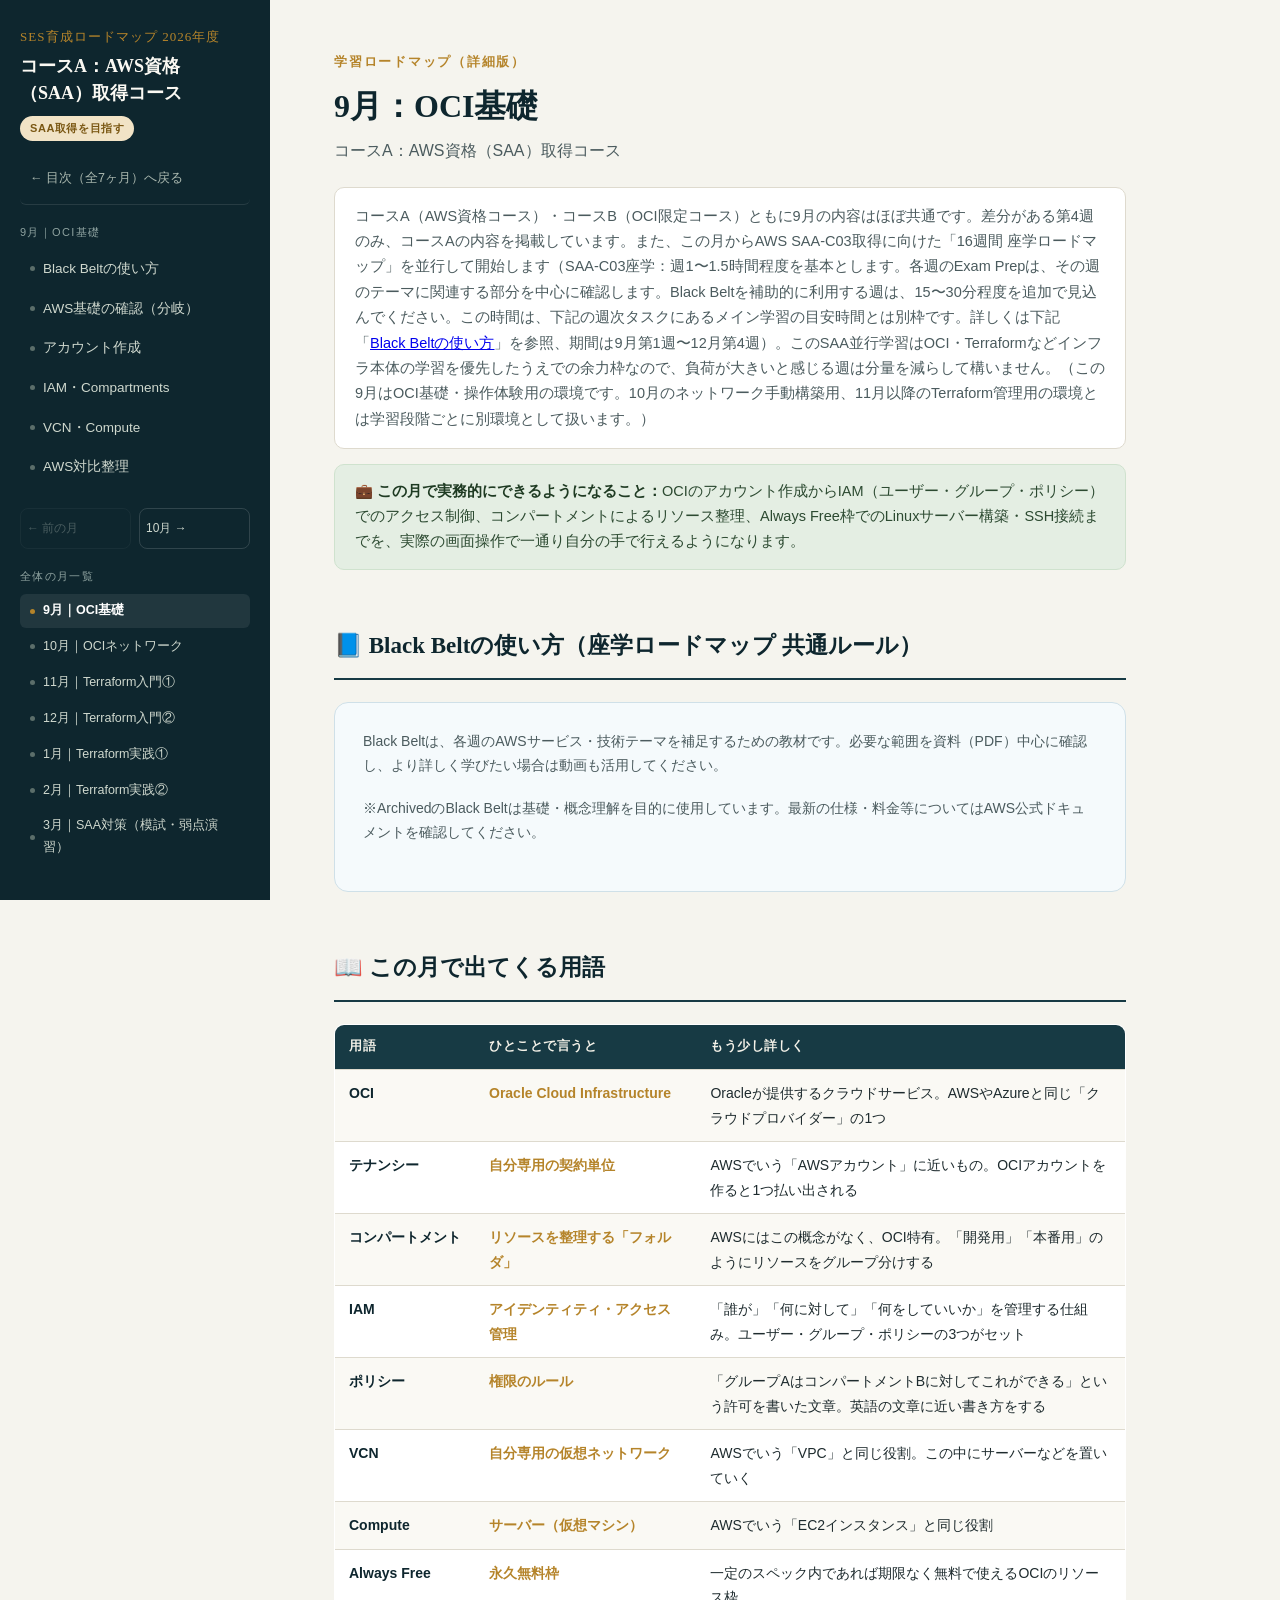
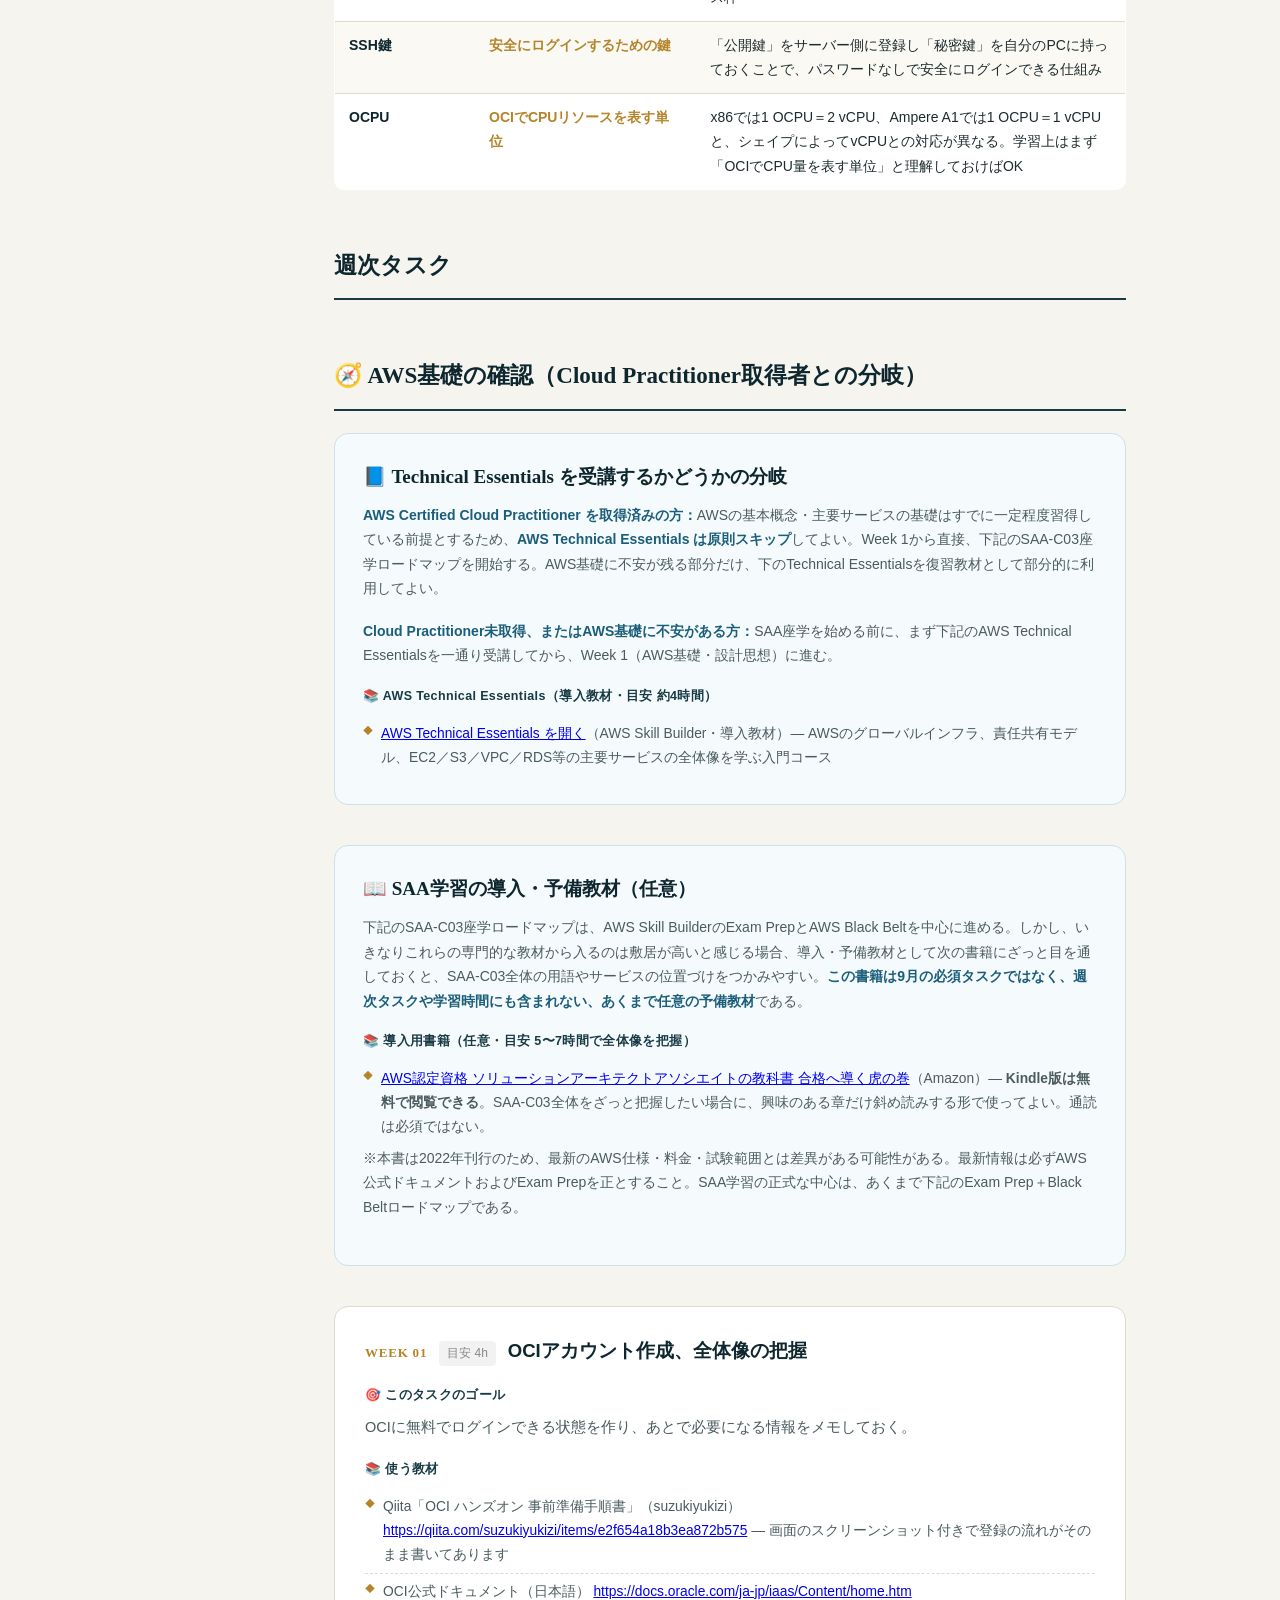
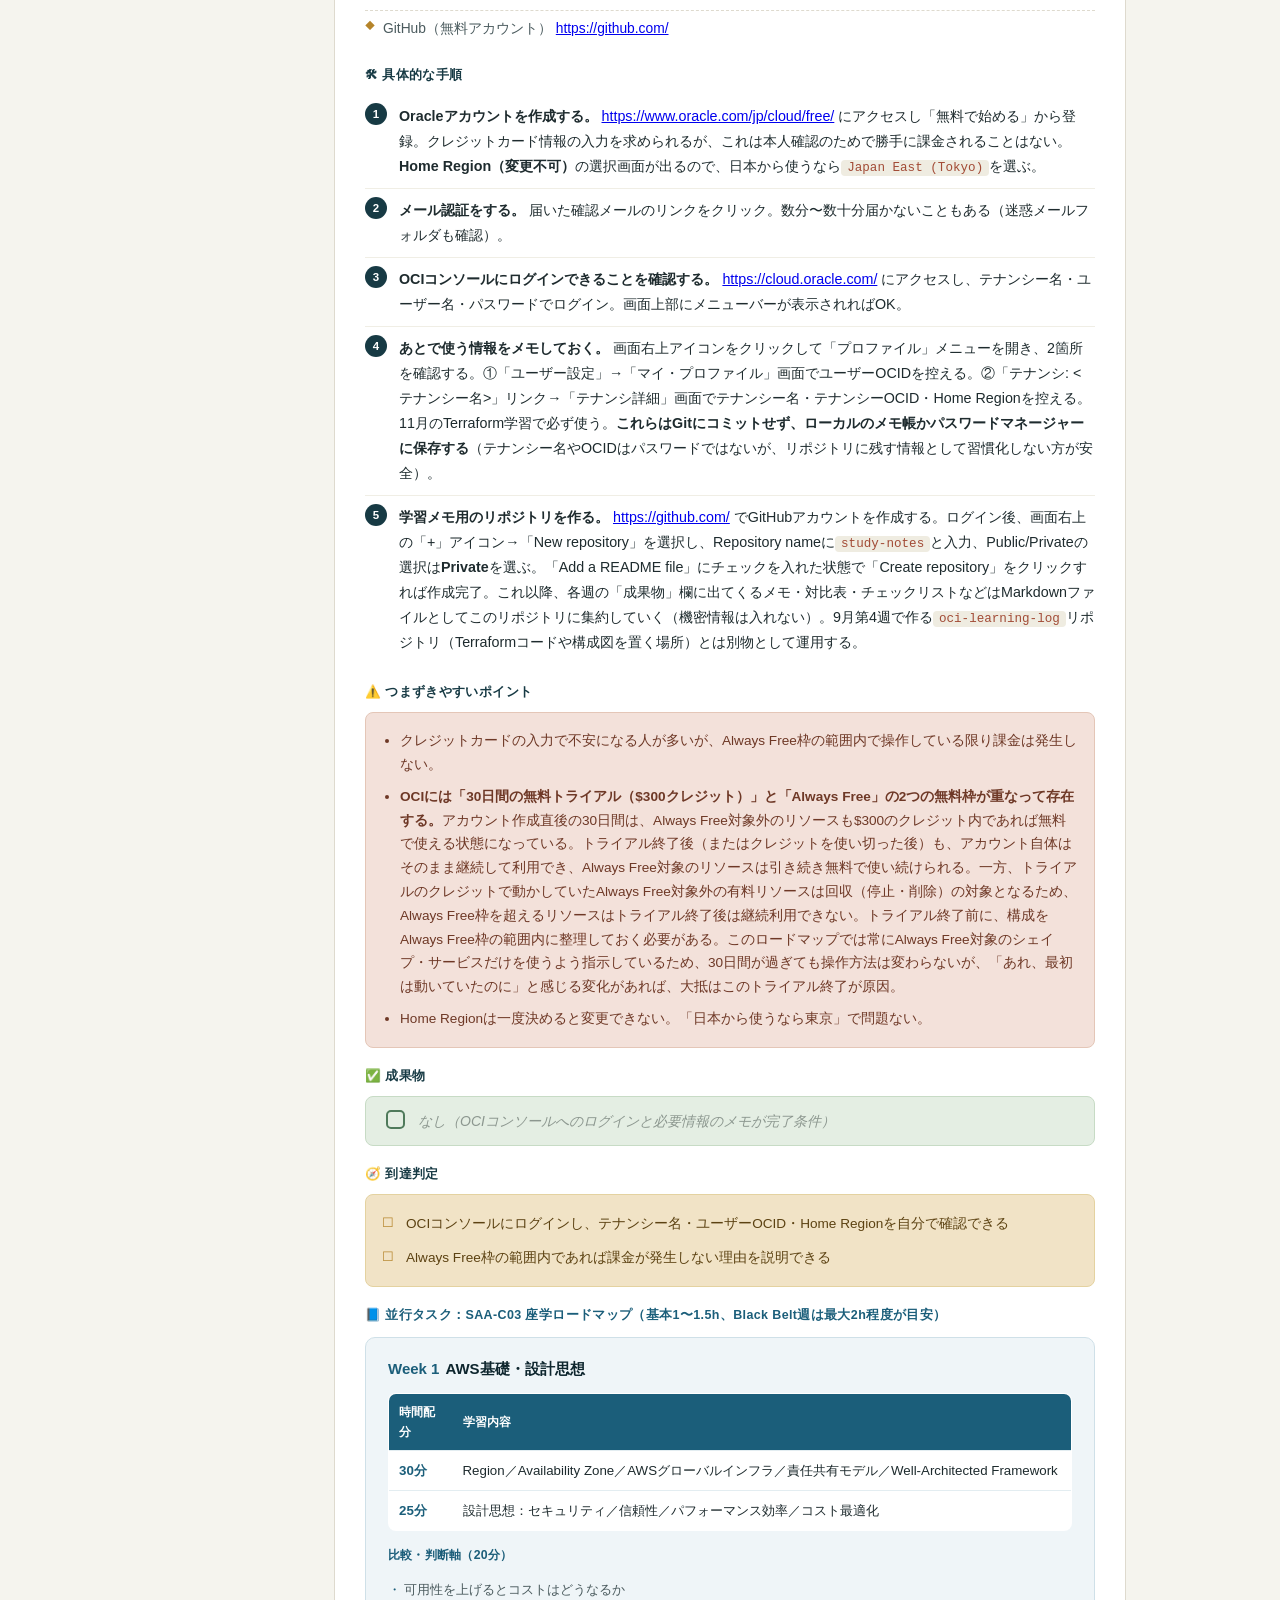
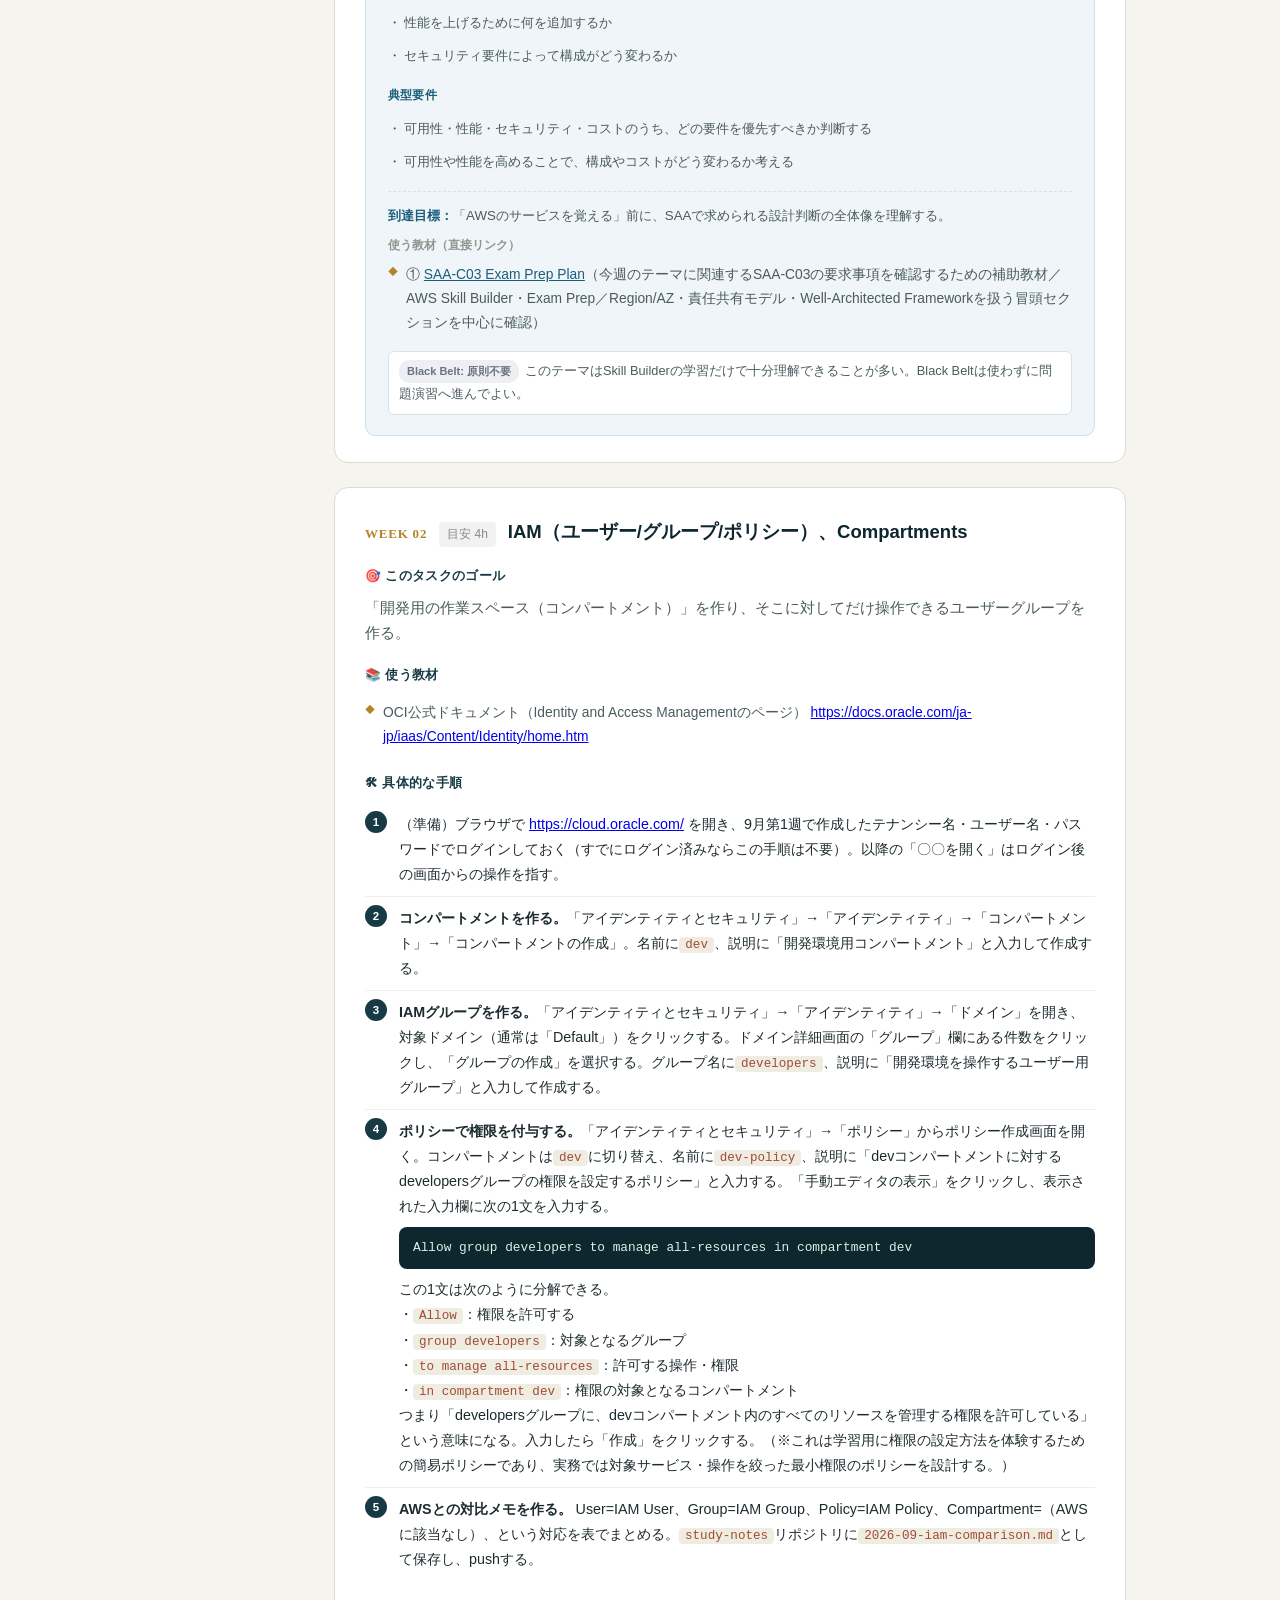
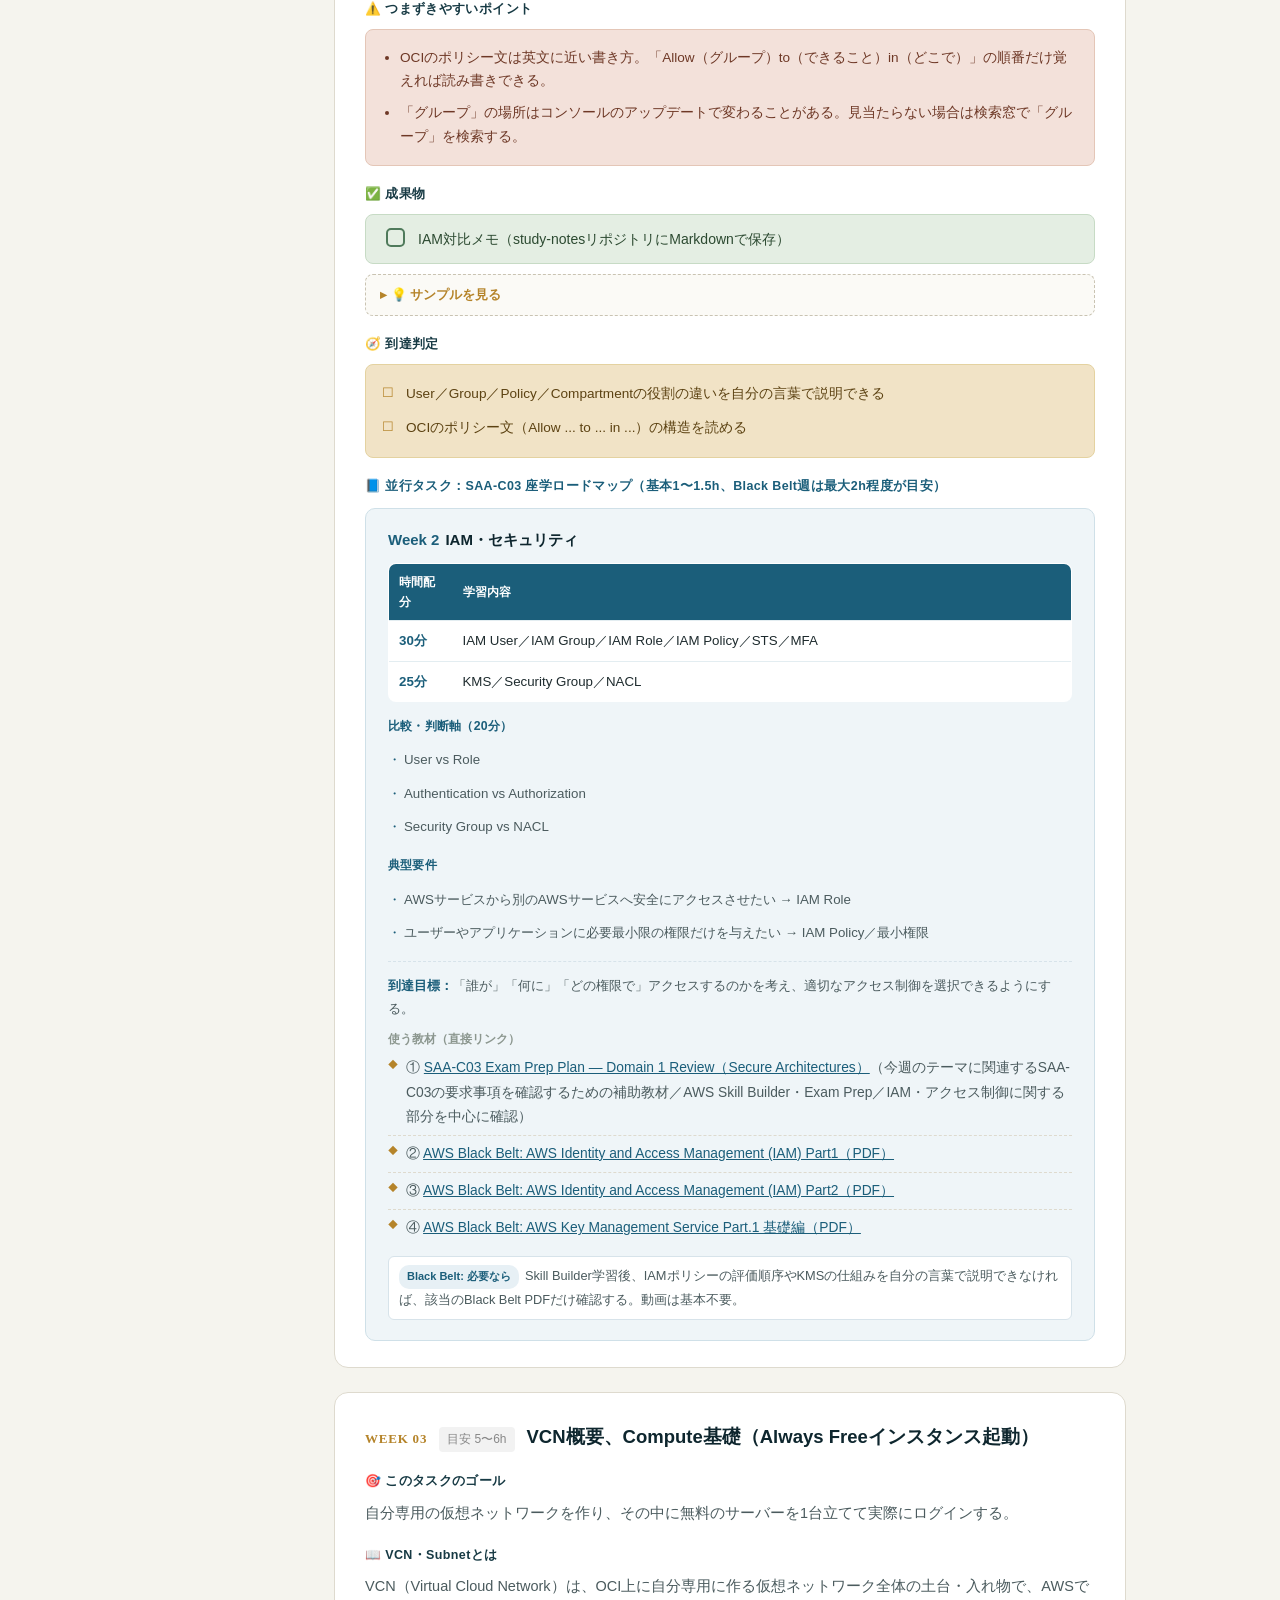
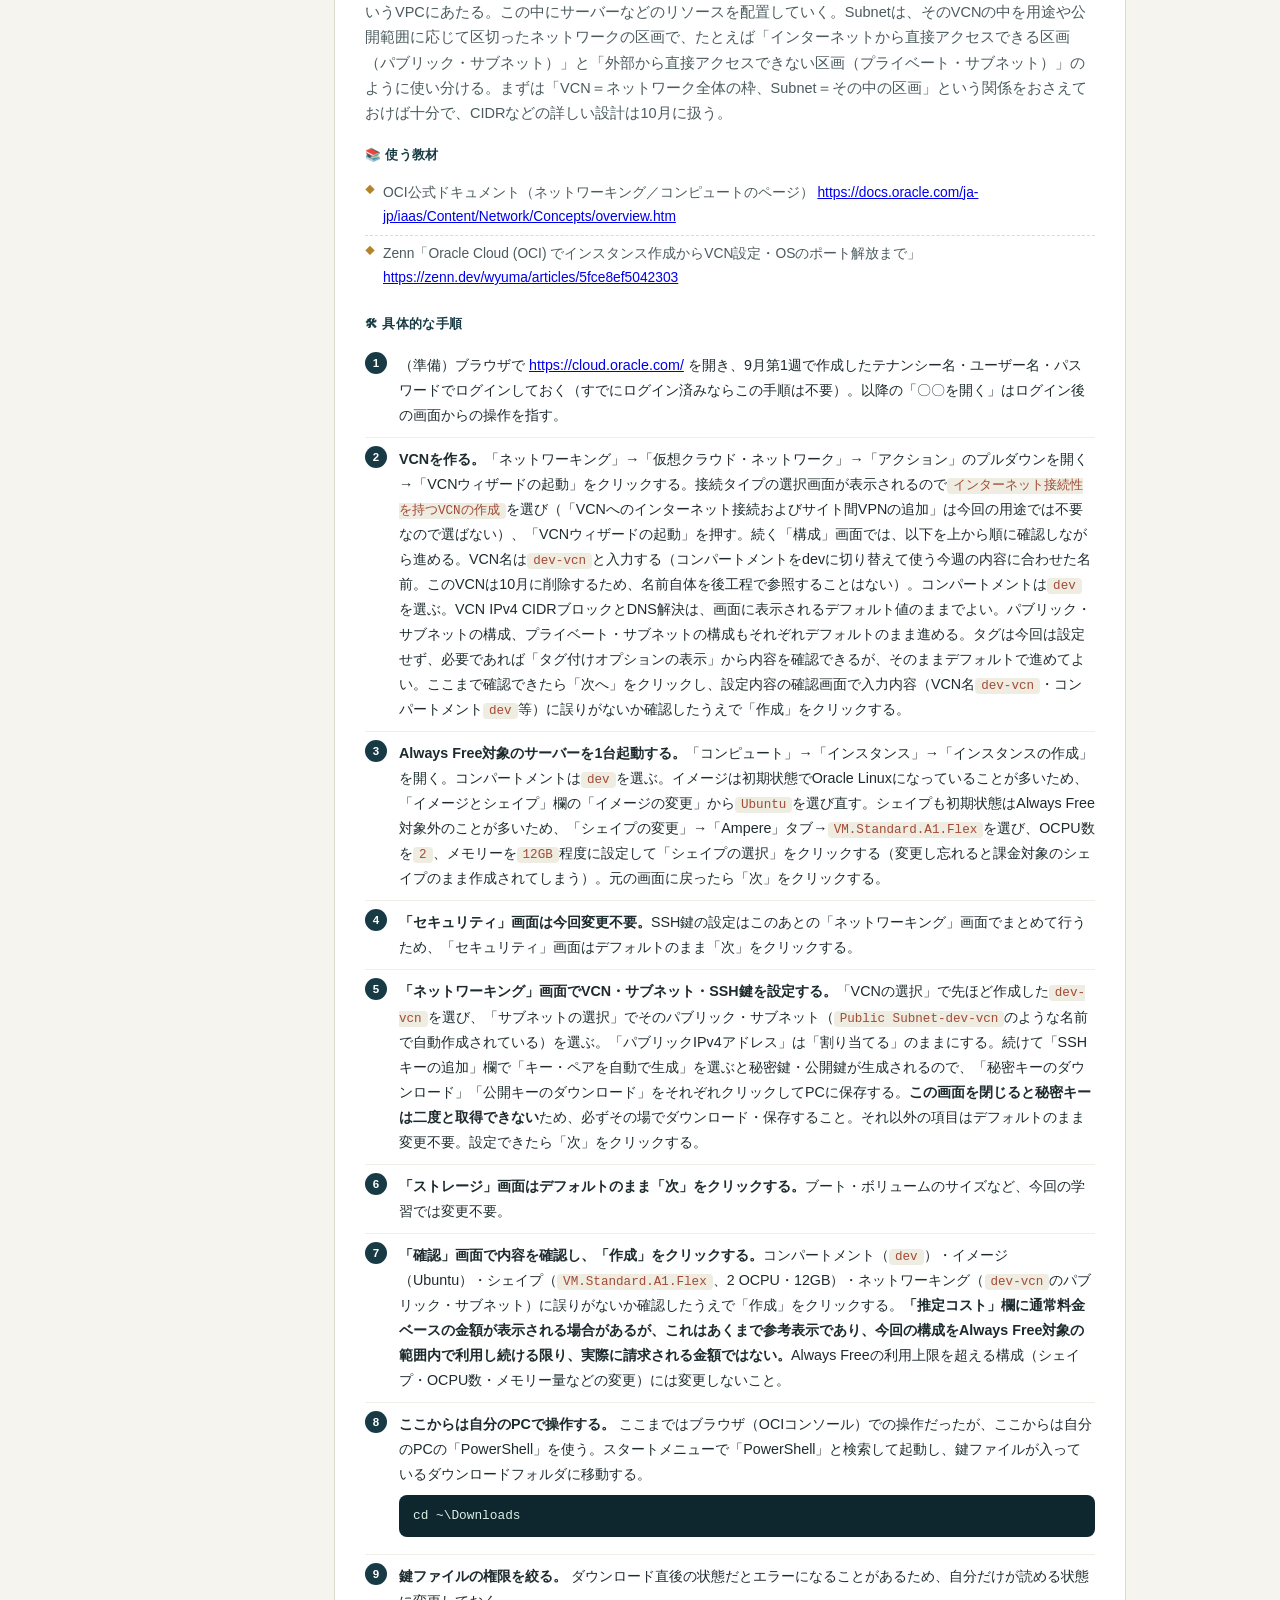
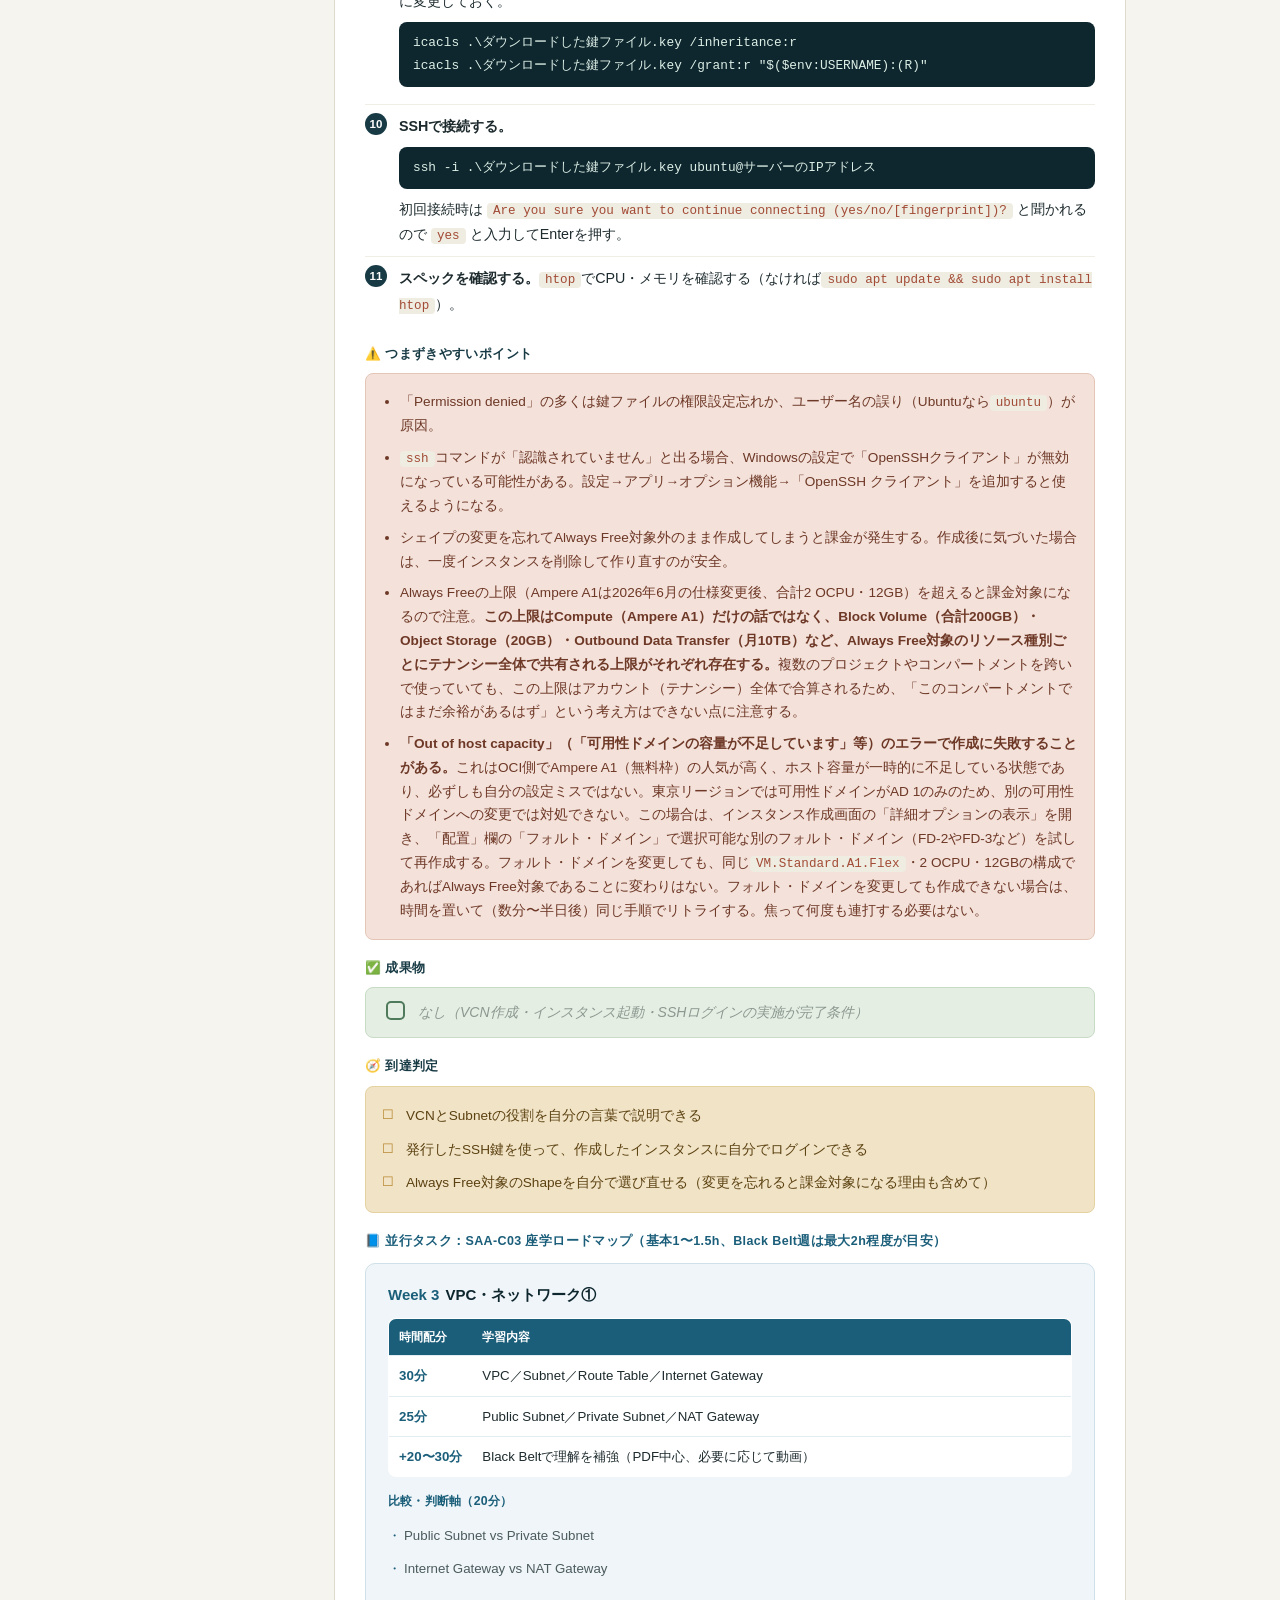
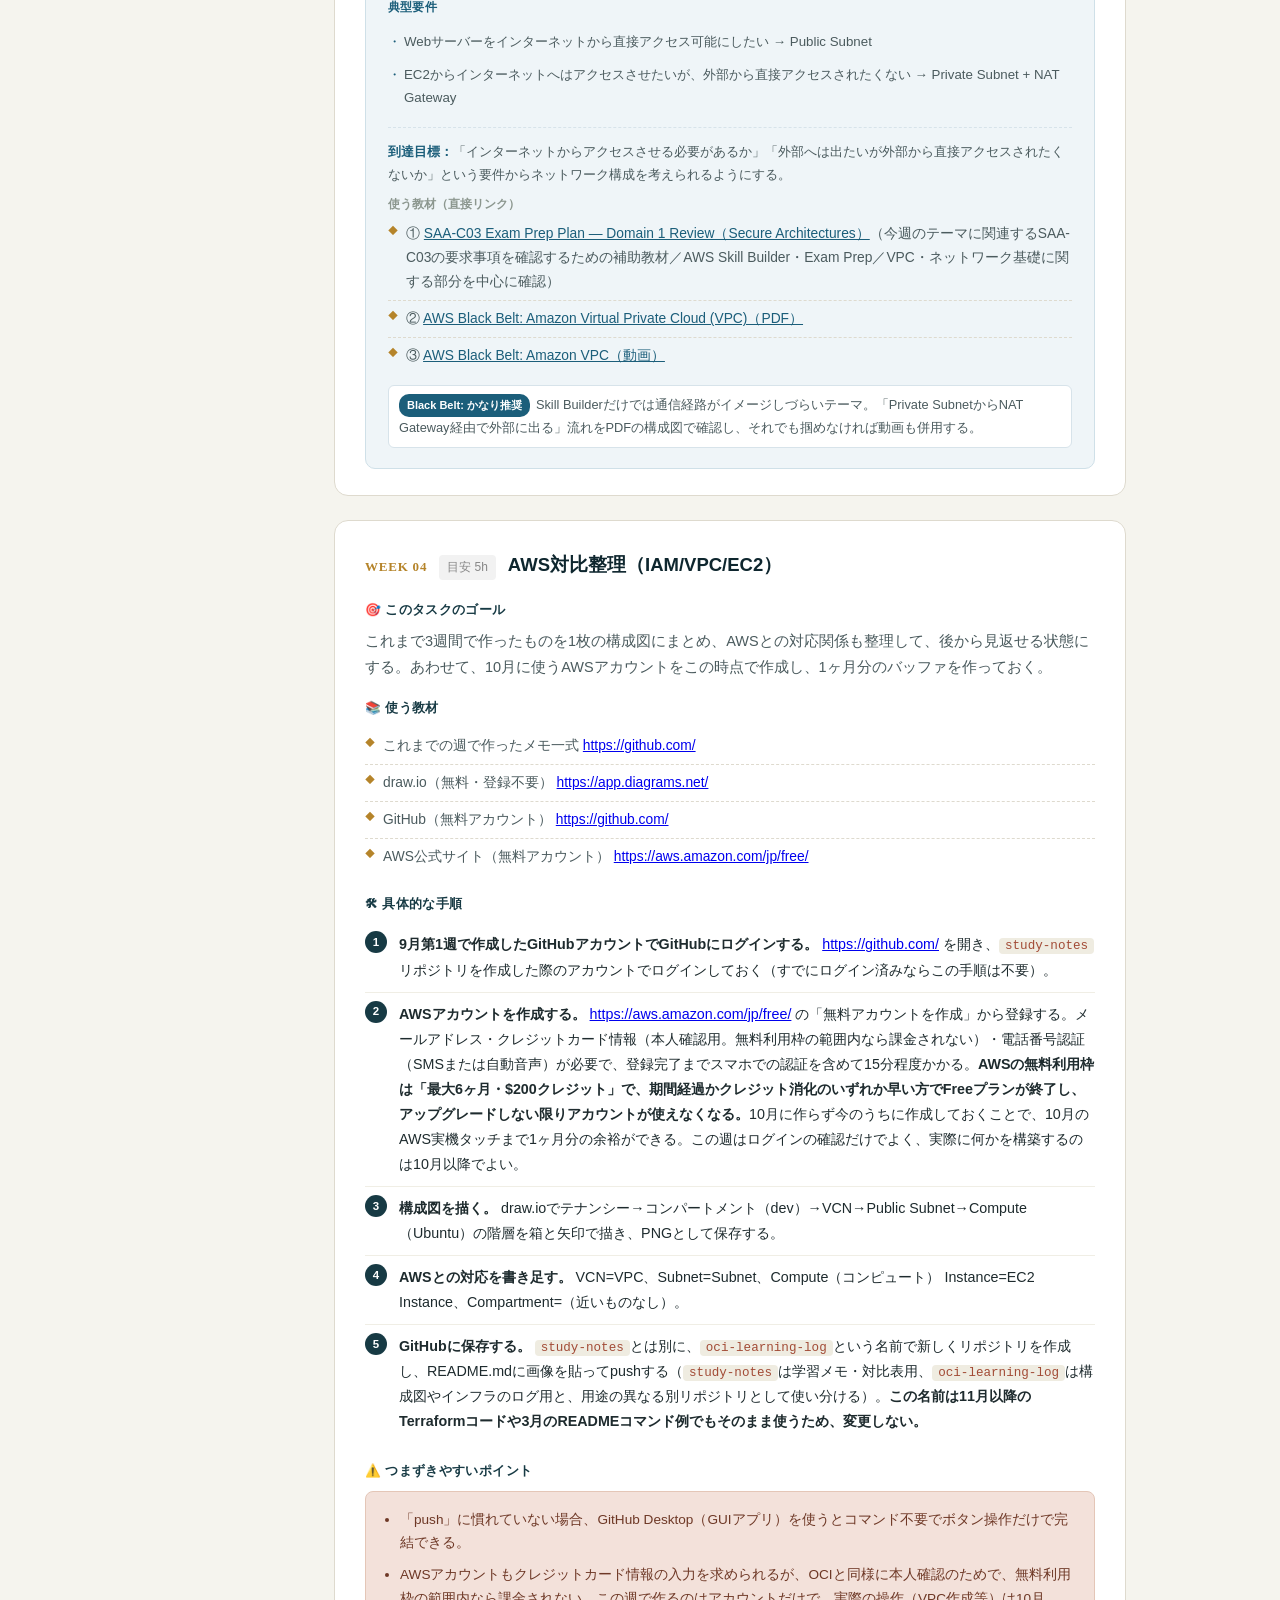
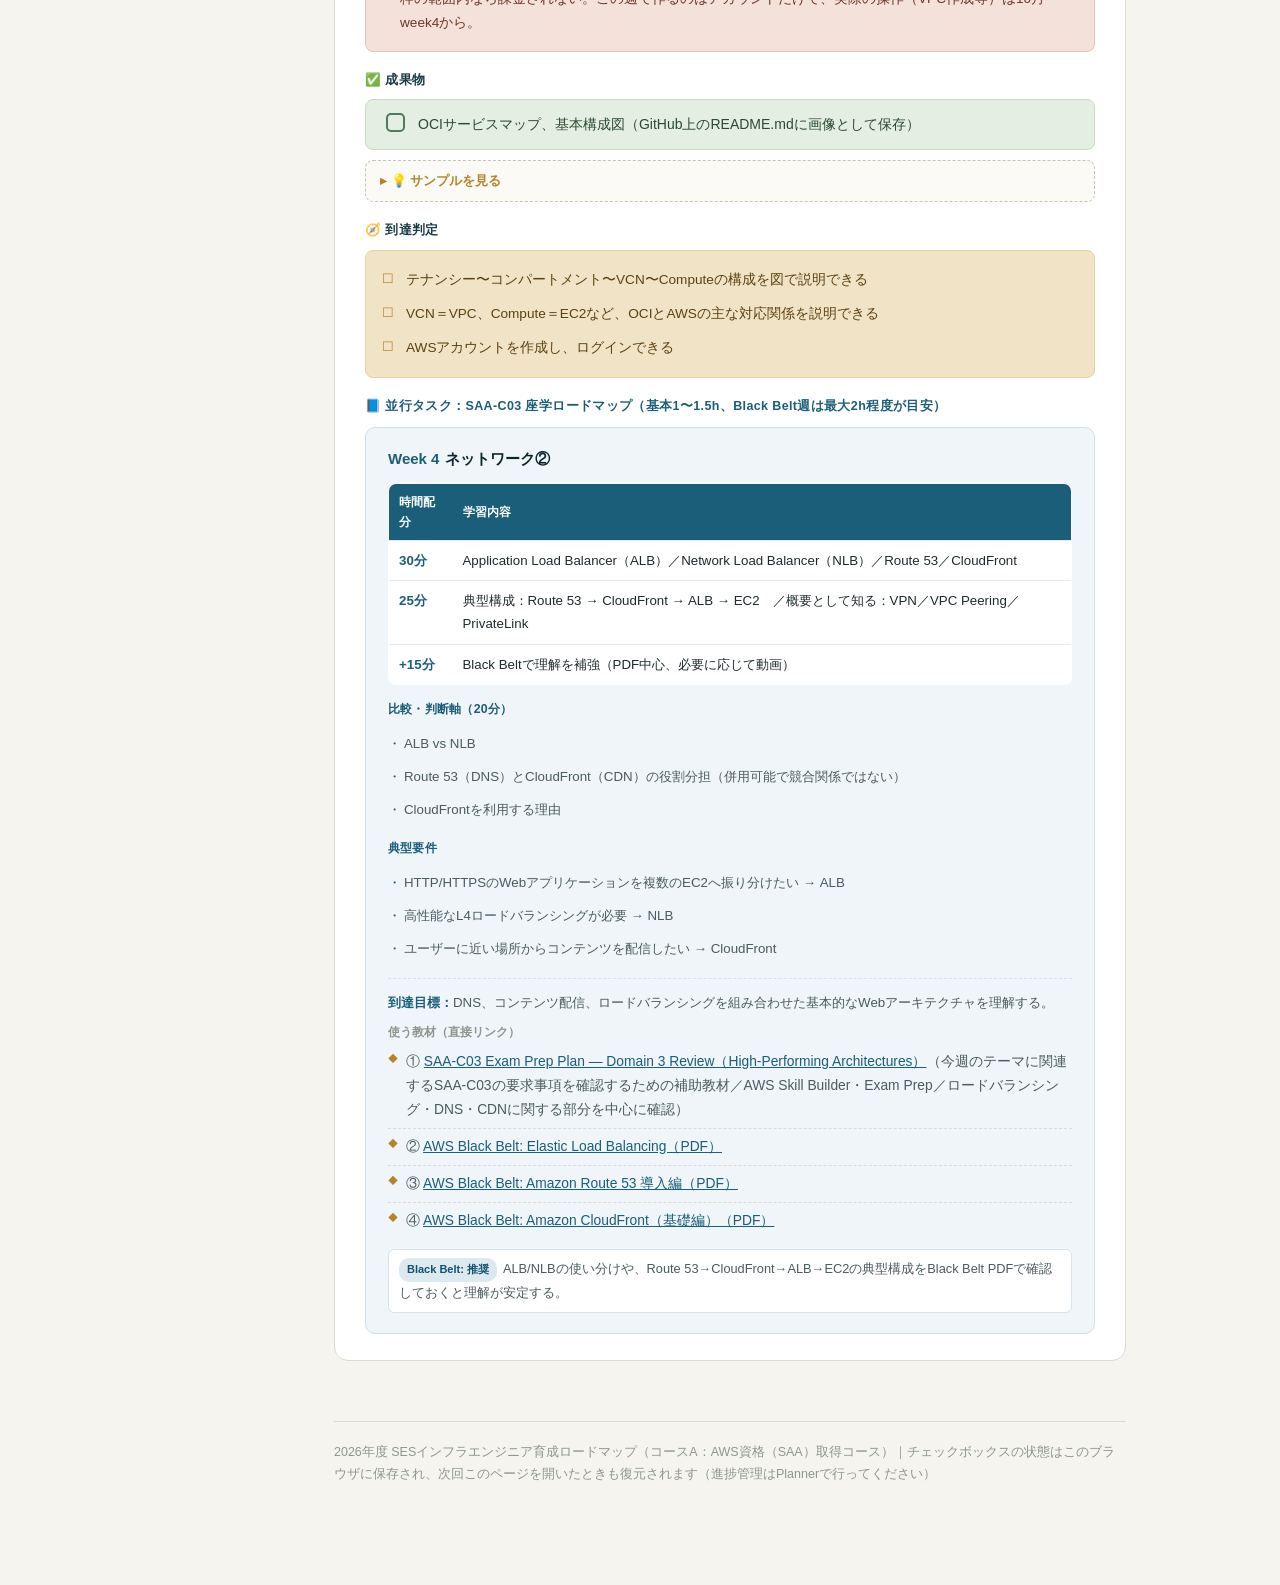
==== commit f3ff79ca: "Add files via upload" ====
--- a/2026-09.html
+++ b/2026-09.html
@@ -172,7 +172,7 @@
       </div>
       <div class="block">
         <div class="block-label">🛠 具体的な手順</div>
-        <ol class="steps"><li><b>9月第1週で作成したGitHubアカウントでGitHubにログインする。</b> <a href="https://github.com/" target="_blank" rel="noopener">https://github.com/</a> を開き、<code class="inline">study-notes</code>リポジトリを作成した際のアカウントでログインしておく（すでにログイン済みならこの手順は不要）。</li><li><b>AWSアカウントを作成する（10月に予定していた作業を前倒し）。</b> <a href="https://aws.amazon.com/jp/free/" target="_blank" rel="noopener">https://aws.amazon.com/jp/free/</a> の「無料アカウントを作成」から登録する。メールアドレス・クレジットカード情報（本人確認用。無料利用枠の範囲内なら課金されない）・電話番号認証（SMSまたは自動音声）が必要で、登録完了までスマホでの認証を含めて15分程度かかる。<b>AWSの無料利用枠は「最大6ヶ月・$200クレジット」で、期間経過かクレジット消化のいずれか早い方でFreeプランが終了し、アップグレードしない限りアカウントが使えなくなる。</b>10月に作らず今のうちに作成しておくことで、10月のAWS実機タッチまで1ヶ月分の余裕ができる。この週はログインの確認だけでよく、実際に何かを構築するのは10月以降でよい。</li><li><b>構成図を描く。</b> draw.ioでテナンシー→コンパートメント（dev）→VCN→Public Subnet→Compute（Ubuntu）の階層を箱と矢印で描き、PNGとして保存する。</li><li><b>AWSとの対応を書き足す。</b> VCN=VPC、Subnet=Subnet、Compute（コンピュート） Instance=EC2 Instance、Compartment=（近いものなし）。</li><li><b>GitHubに保存する。</b> <code class="inline">study-notes</code>とは別に、<code class="inline">oci-learning-log</code>という名前で新しくリポジトリを作成し、README.mdに画像を貼ってpushする（<code class="inline">study-notes</code>は学習メモ・対比表用、<code class="inline">oci-learning-log</code>は構成図やインフラのログ用と、用途の異なる別リポジトリとして使い分ける）。<b>この名前は11月以降のTerraformコードや3月のREADMEコマンド例でもそのまま使うため、変更しない。</b></li></ol>
+        <ol class="steps"><li><b>9月第1週で作成したGitHubアカウントでGitHubにログインする。</b> <a href="https://github.com/" target="_blank" rel="noopener">https://github.com/</a> を開き、<code class="inline">study-notes</code>リポジトリを作成した際のアカウントでログインしておく（すでにログイン済みならこの手順は不要）。</li><li><b>AWSアカウントを作成する。</b> <a href="https://aws.amazon.com/jp/free/" target="_blank" rel="noopener">https://aws.amazon.com/jp/free/</a> の「無料アカウントを作成」から登録する。メールアドレス・クレジットカード情報（本人確認用。無料利用枠の範囲内なら課金されない）・電話番号認証（SMSまたは自動音声）が必要で、登録完了までスマホでの認証を含めて15分程度かかる。<b>AWSの無料利用枠は「最大6ヶ月・$200クレジット」で、期間経過かクレジット消化のいずれか早い方でFreeプランが終了し、アップグレードしない限りアカウントが使えなくなる。</b>10月に作らず今のうちに作成しておくことで、10月のAWS実機タッチまで1ヶ月分の余裕ができる。この週はログインの確認だけでよく、実際に何かを構築するのは10月以降でよい。</li><li><b>構成図を描く。</b> draw.ioでテナンシー→コンパートメント（dev）→VCN→Public Subnet→Compute（Ubuntu）の階層を箱と矢印で描き、PNGとして保存する。</li><li><b>AWSとの対応を書き足す。</b> VCN=VPC、Subnet=Subnet、Compute（コンピュート） Instance=EC2 Instance、Compartment=（近いものなし）。</li><li><b>GitHubに保存する。</b> <code class="inline">study-notes</code>とは別に、<code class="inline">oci-learning-log</code>という名前で新しくリポジトリを作成し、README.mdに画像を貼ってpushする（<code class="inline">study-notes</code>は学習メモ・対比表用、<code class="inline">oci-learning-log</code>は構成図やインフラのログ用と、用途の異なる別リポジトリとして使い分ける）。<b>この名前は11月以降のTerraformコードや3月のREADMEコマンド例でもそのまま使うため、変更しない。</b></li></ol>
       </div>
       <div class="block">
         <div class="block-label">⚠️ つまずきやすいポイント</div>
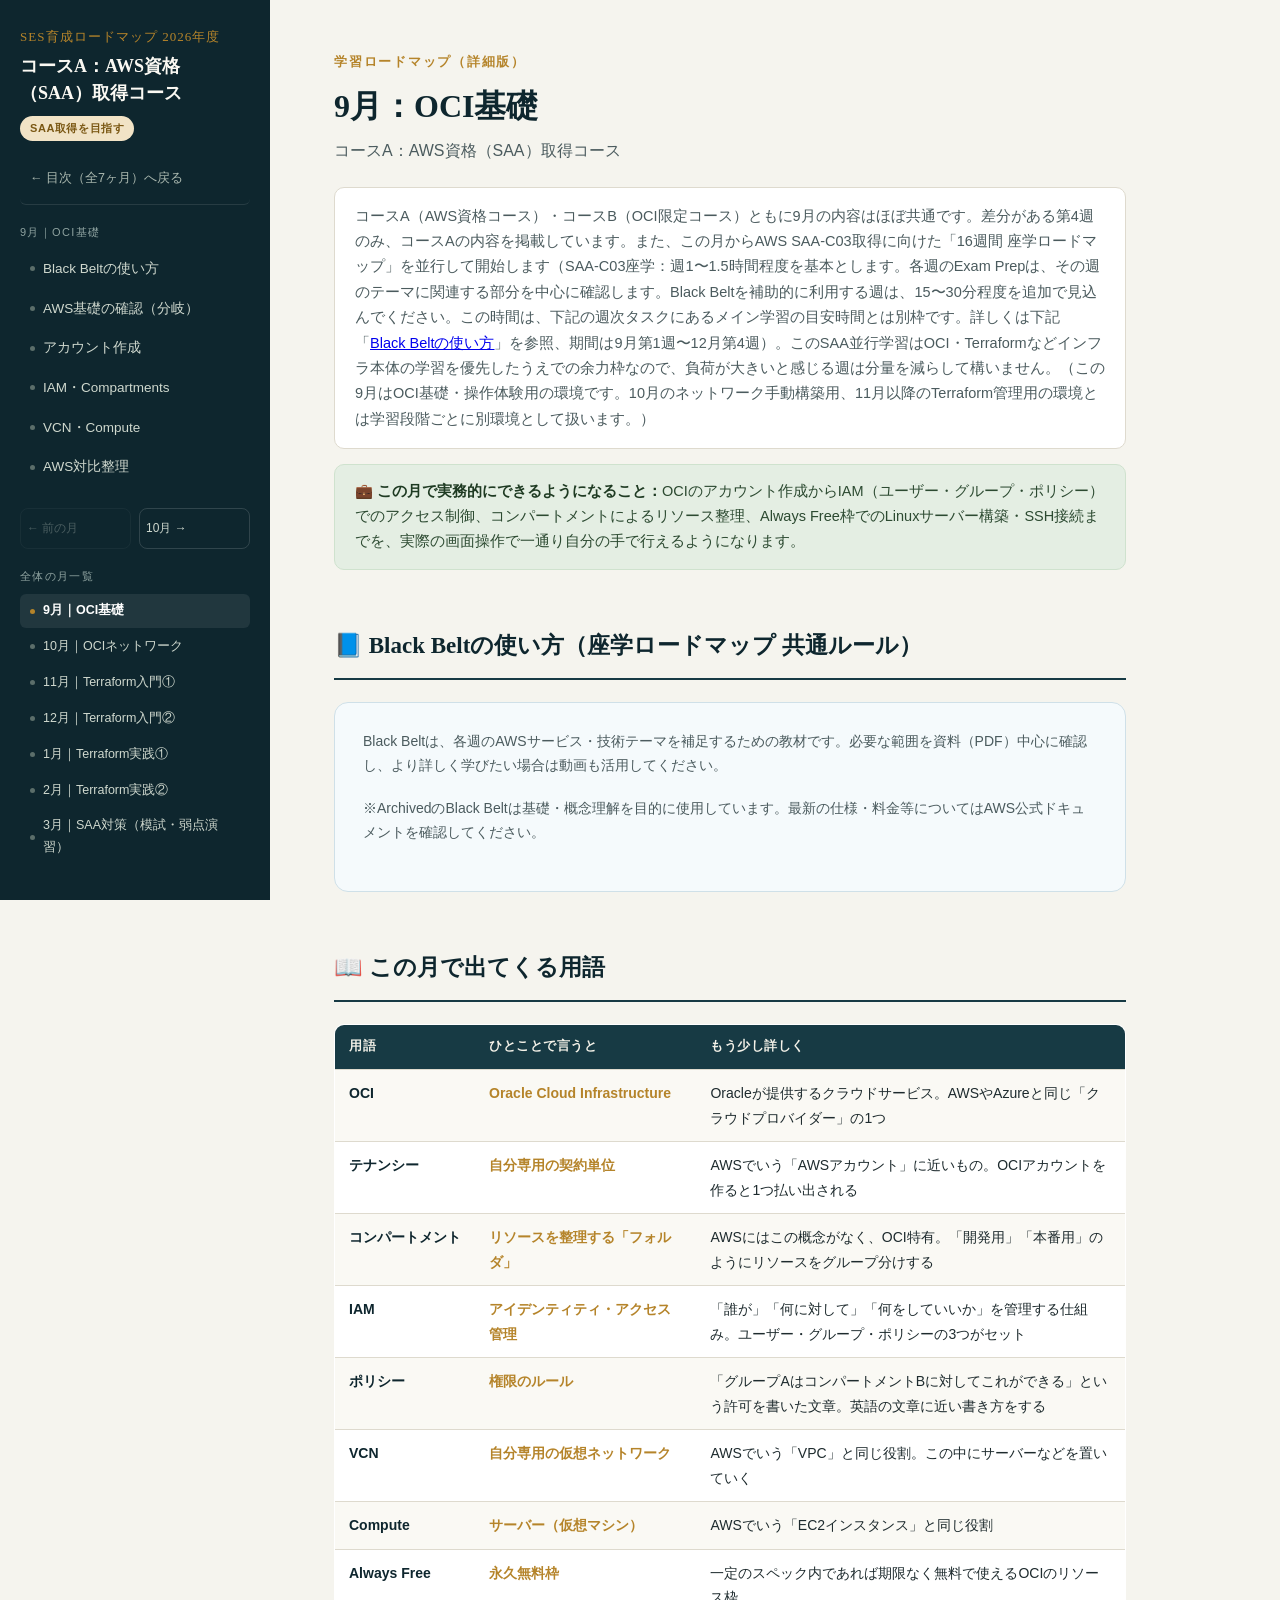
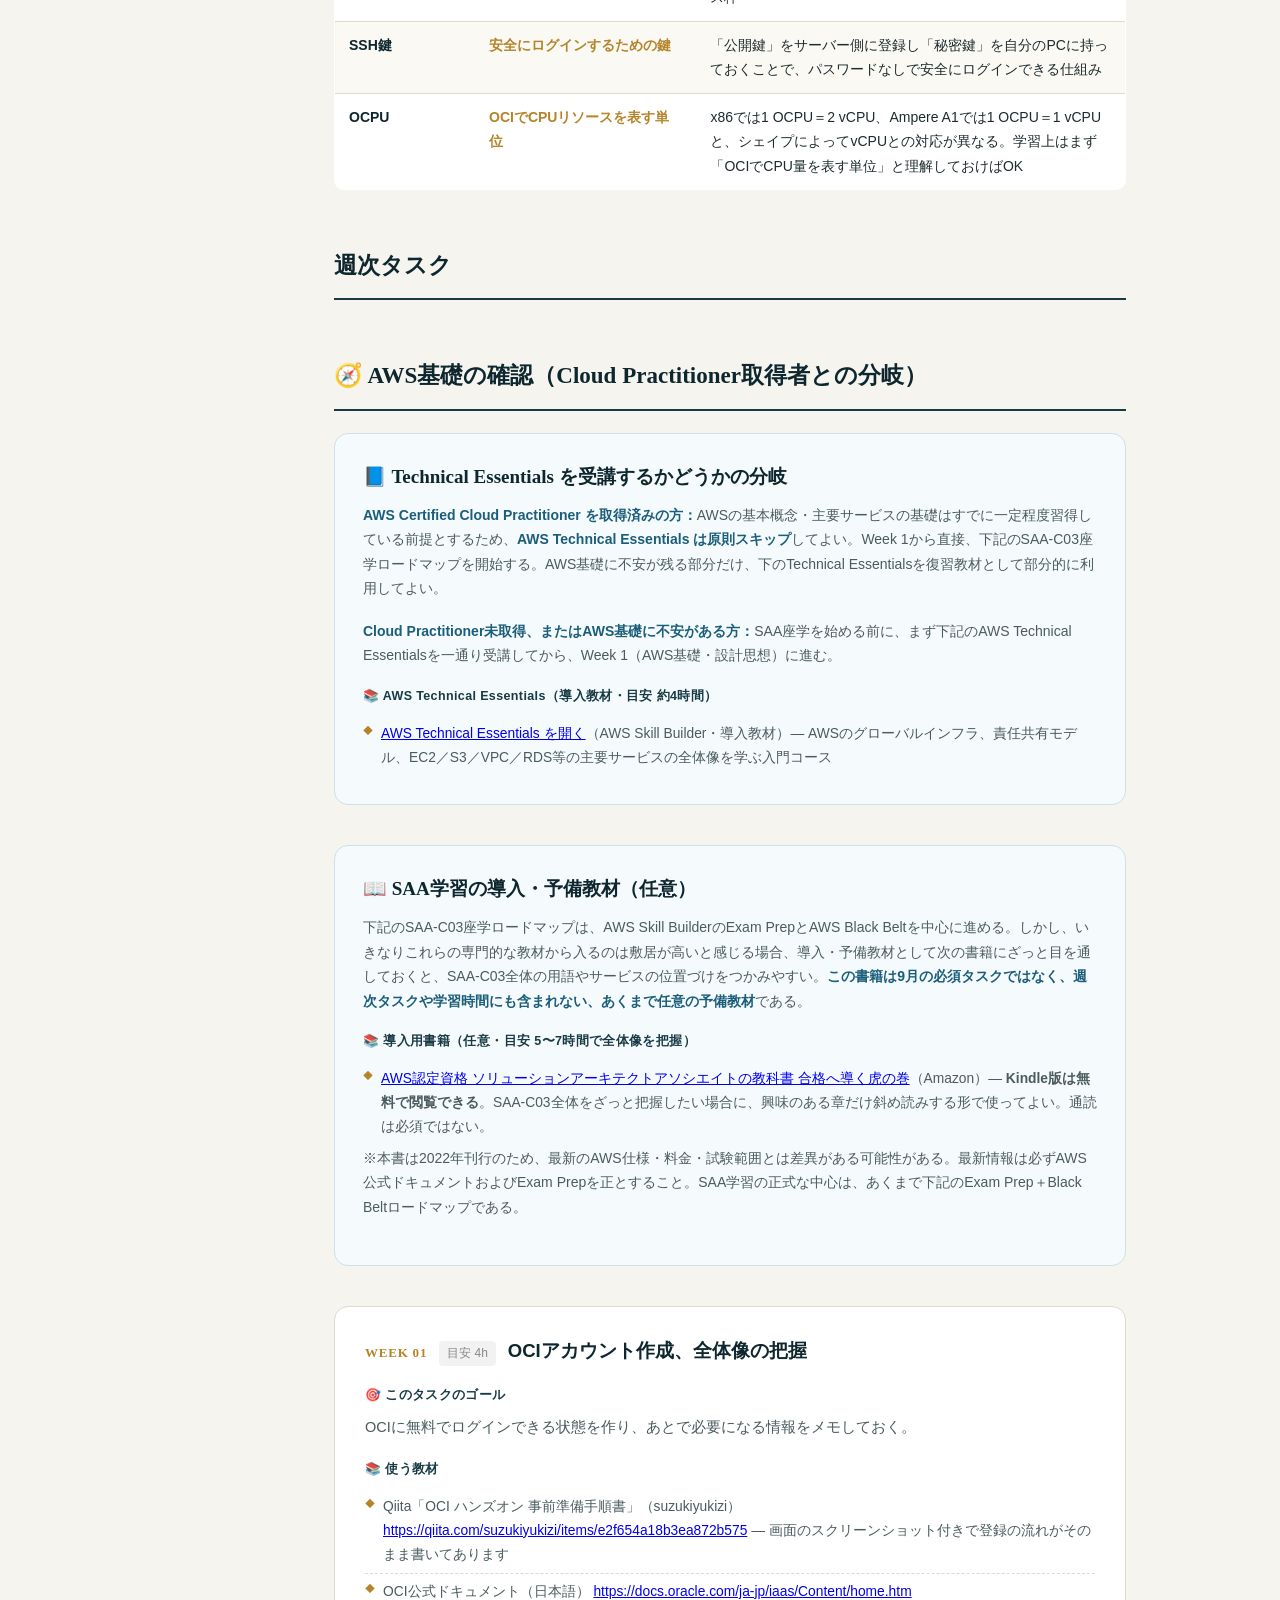
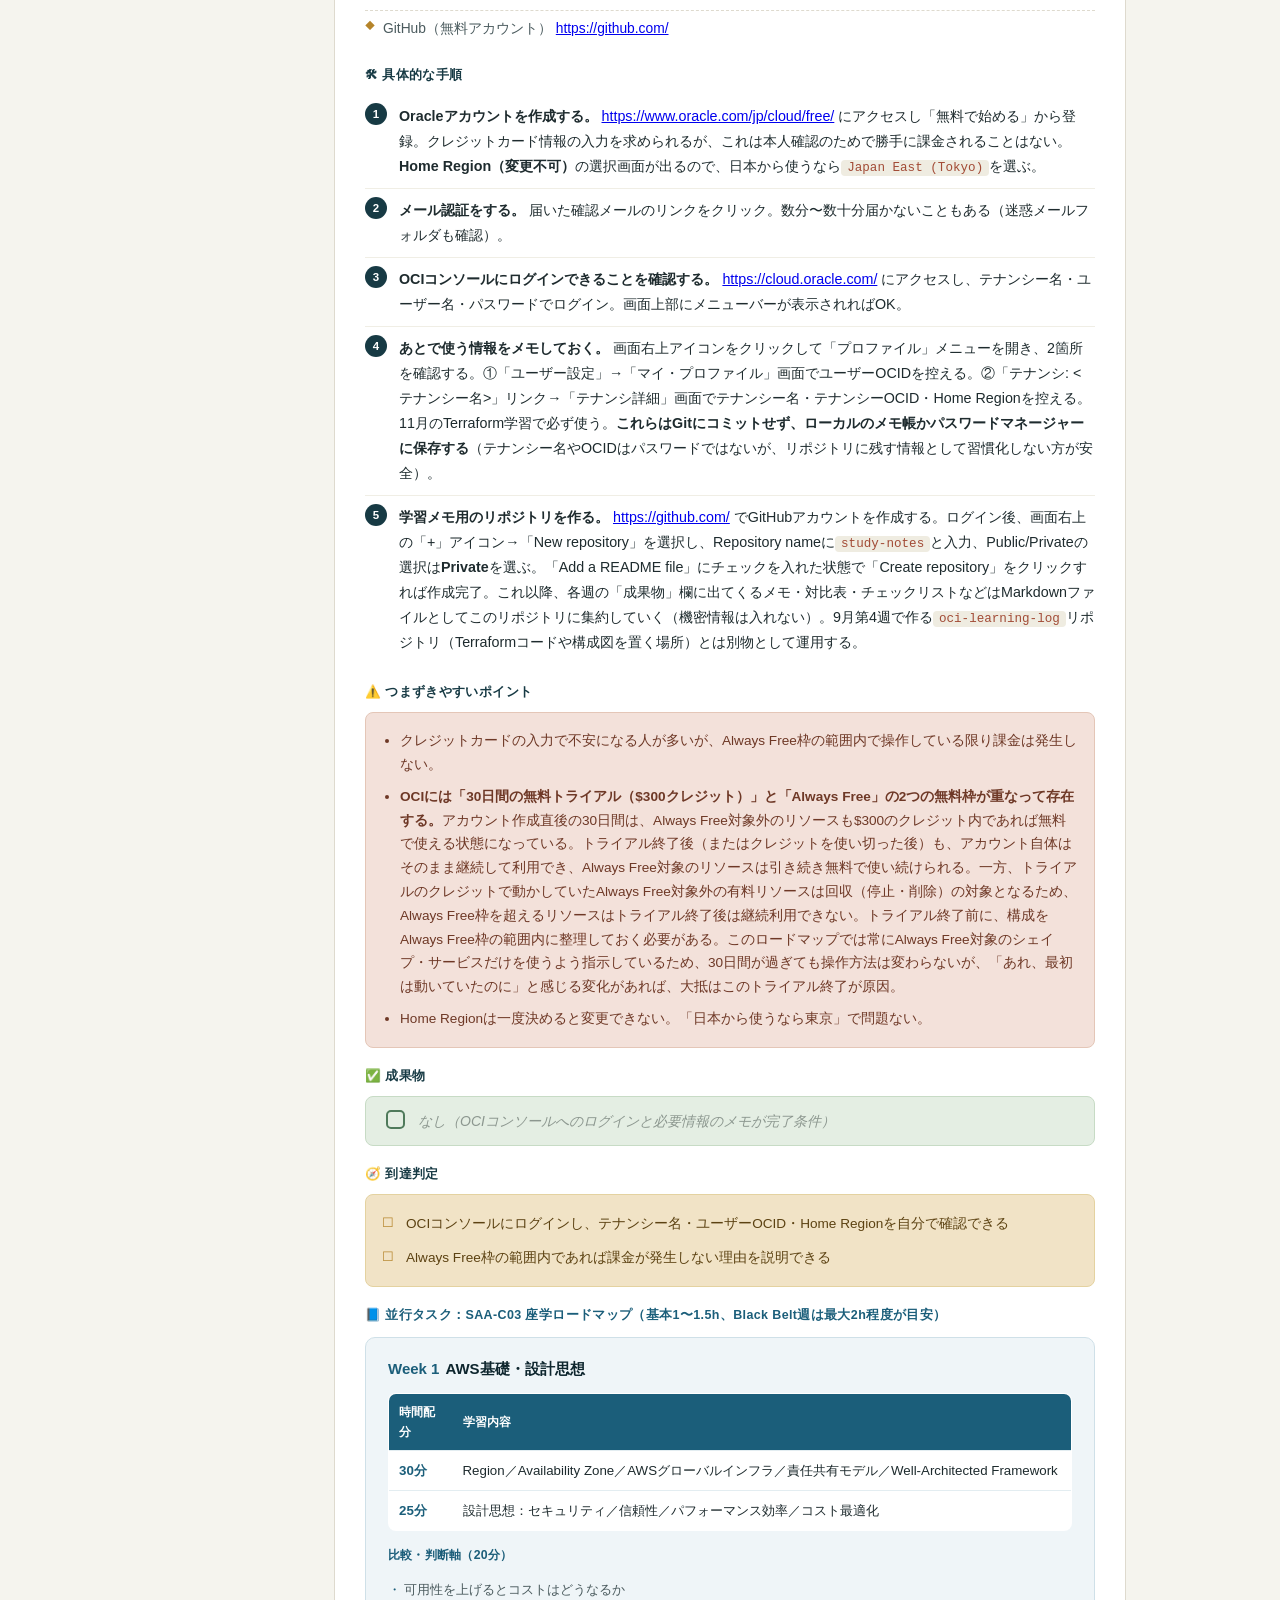
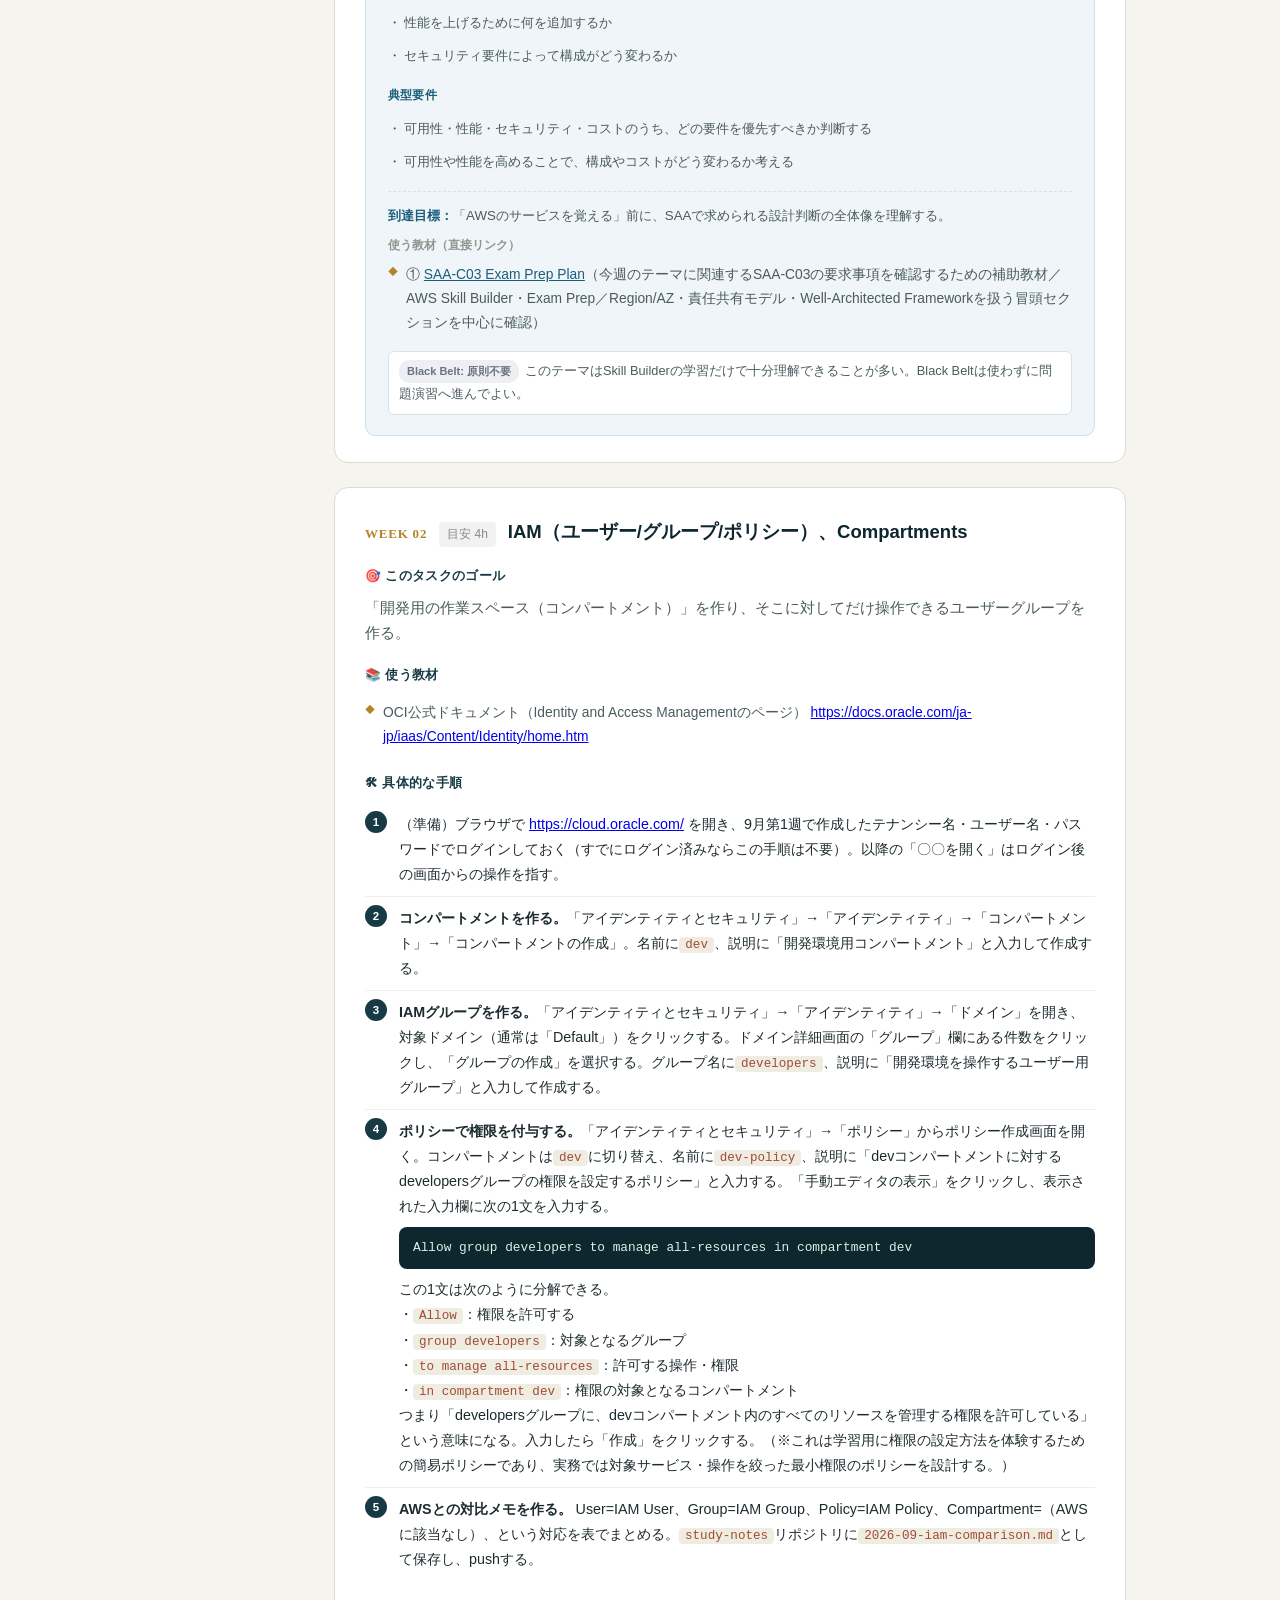
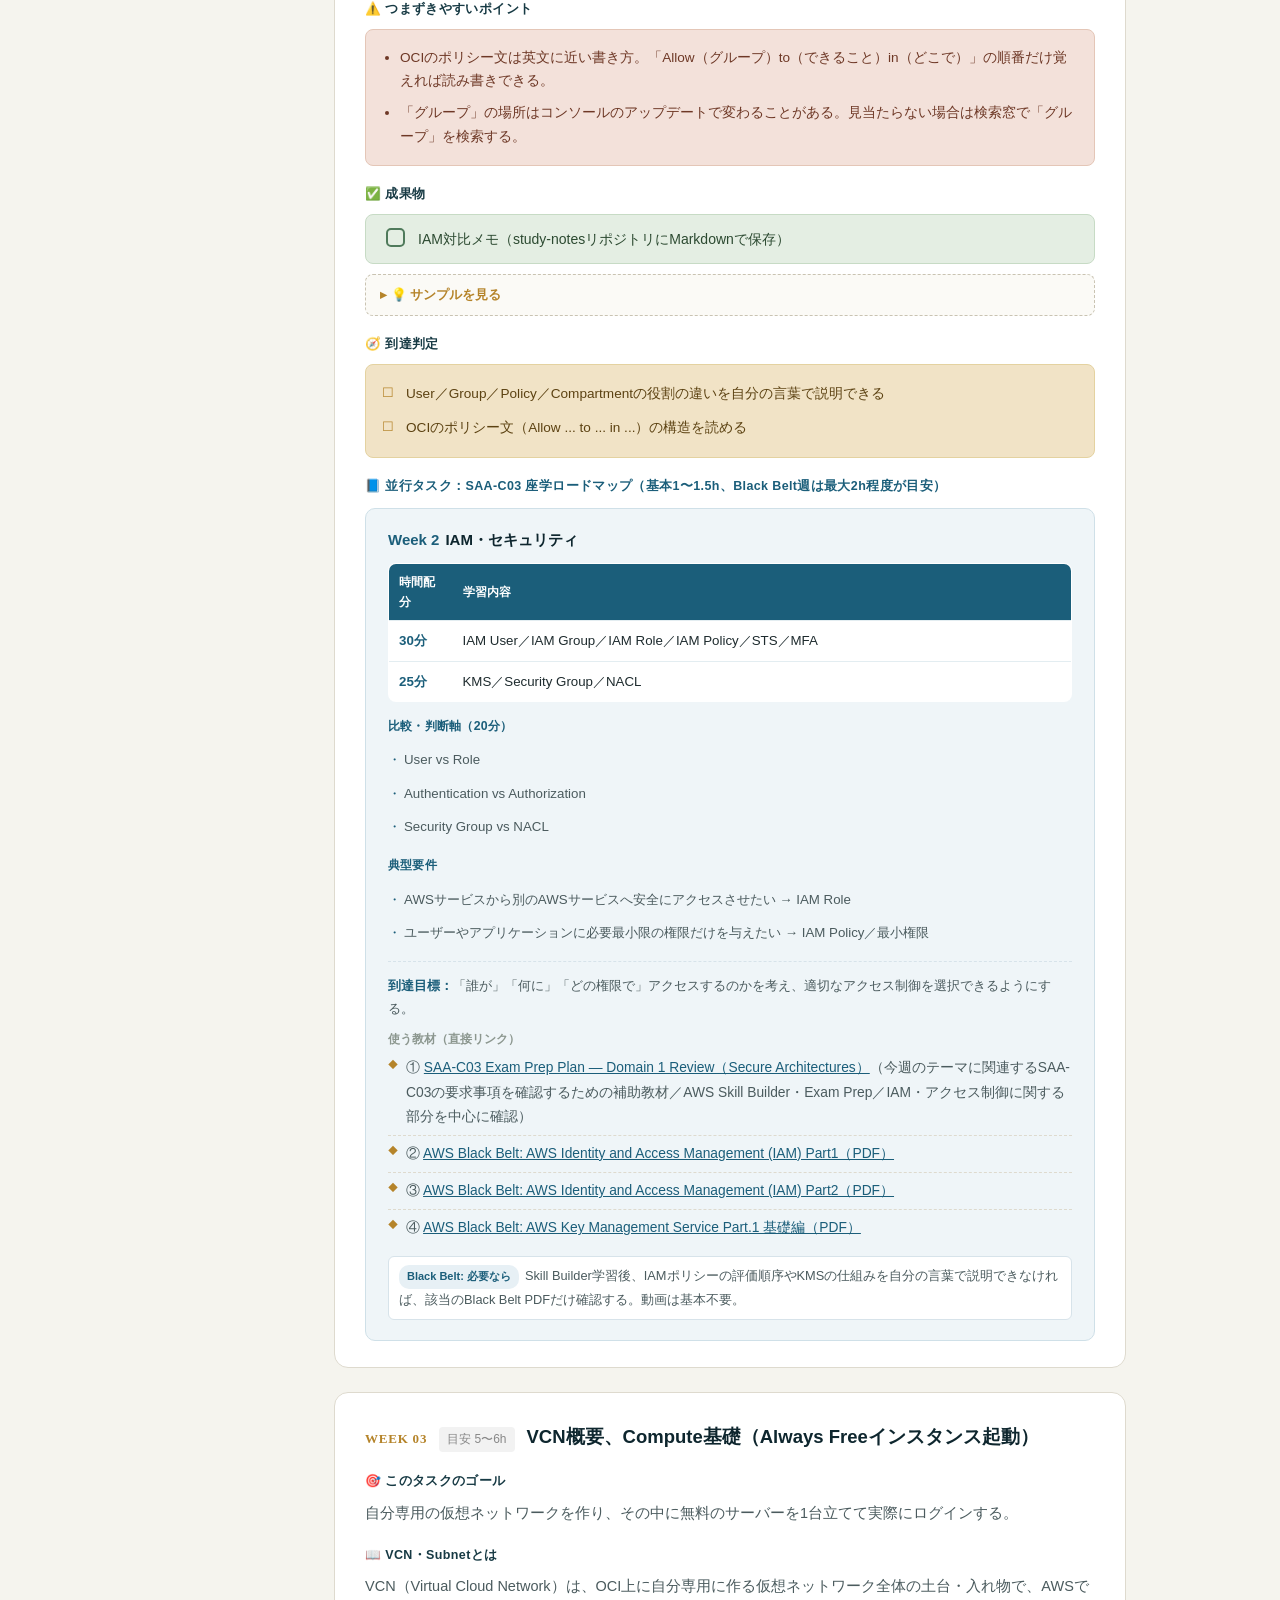
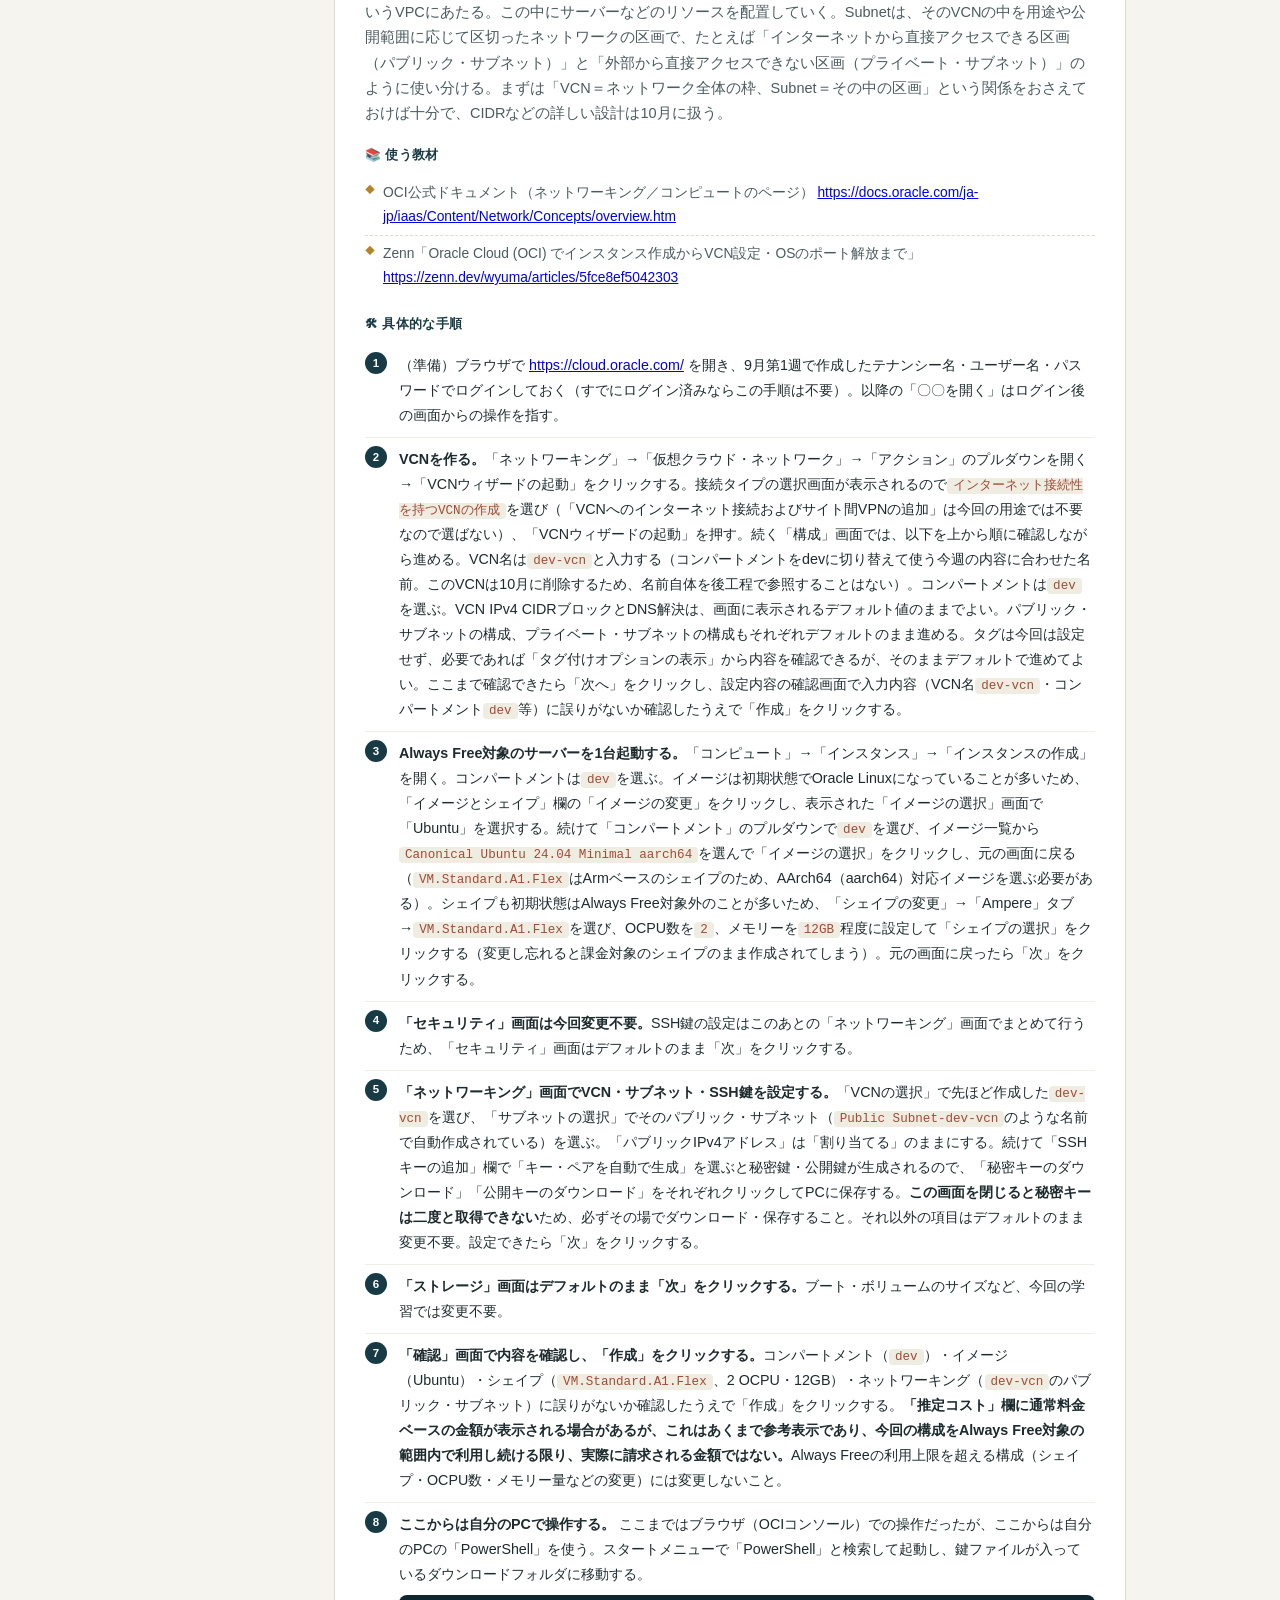
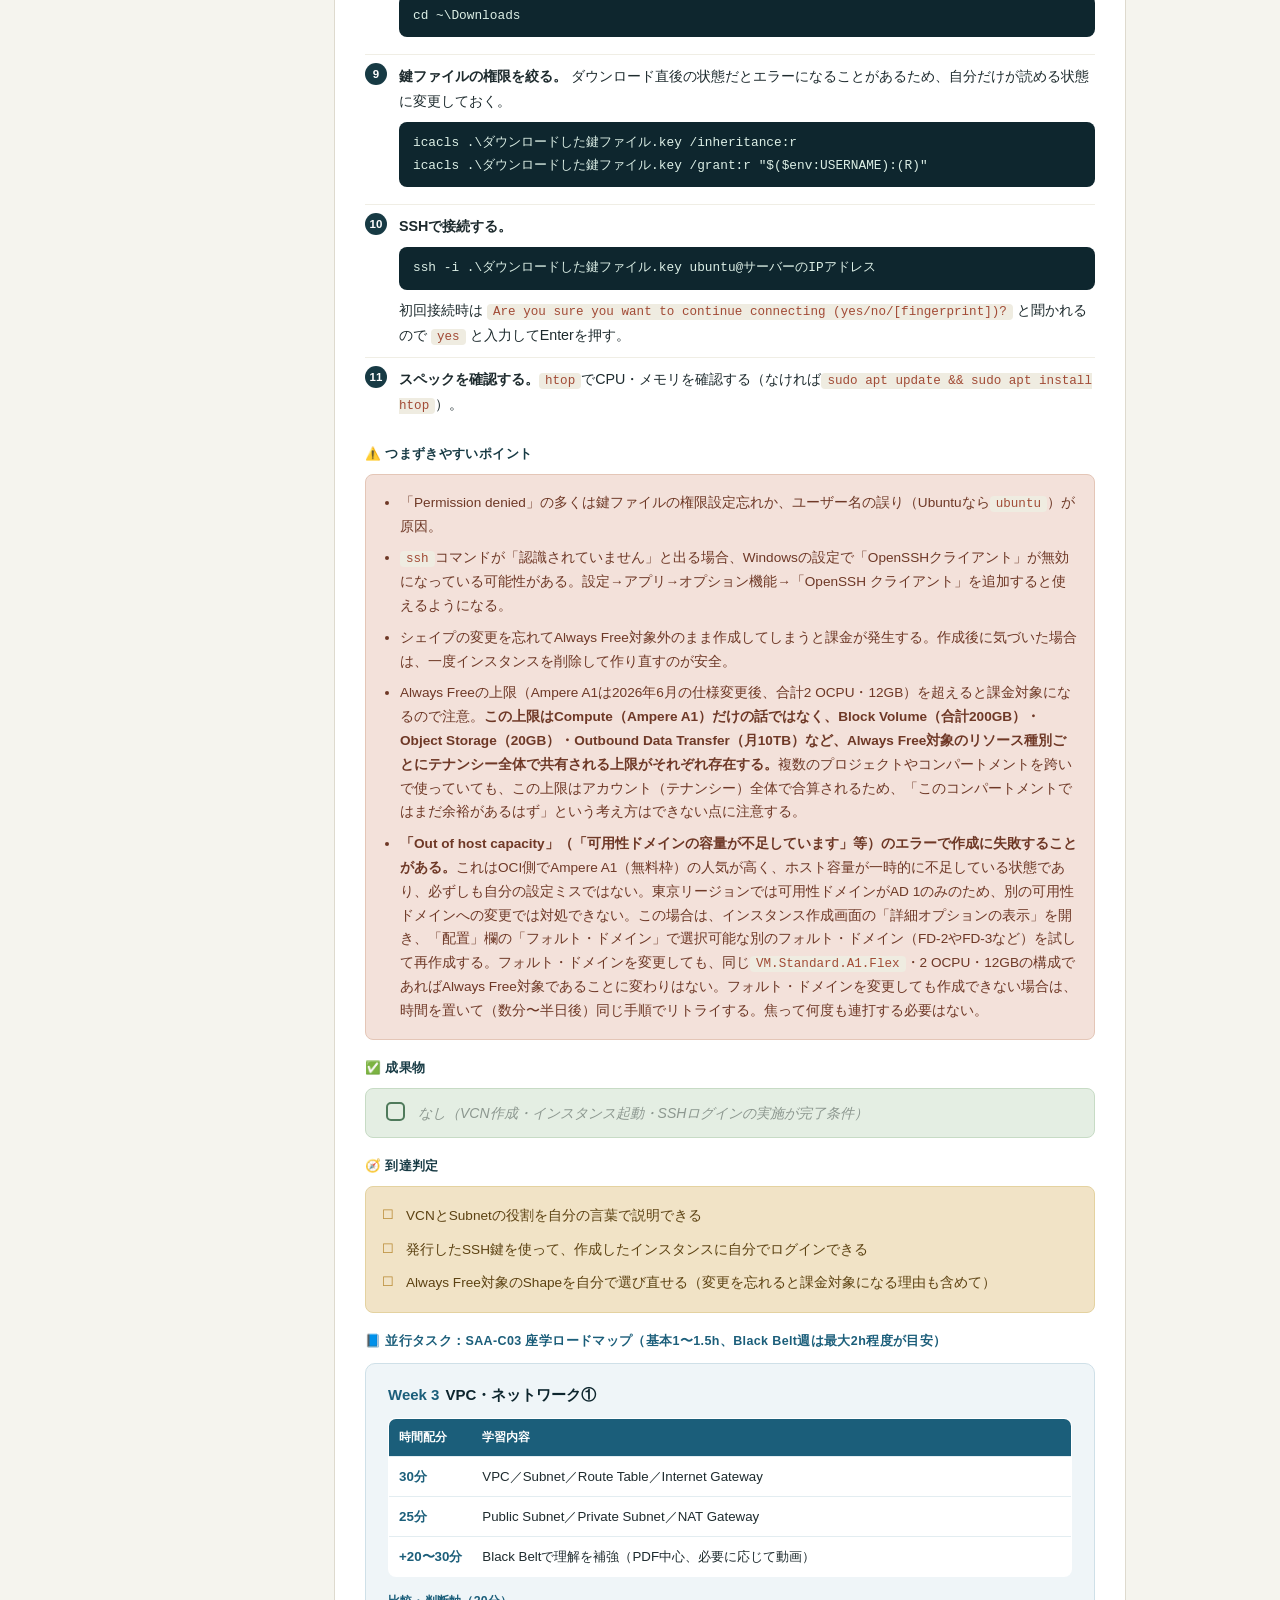
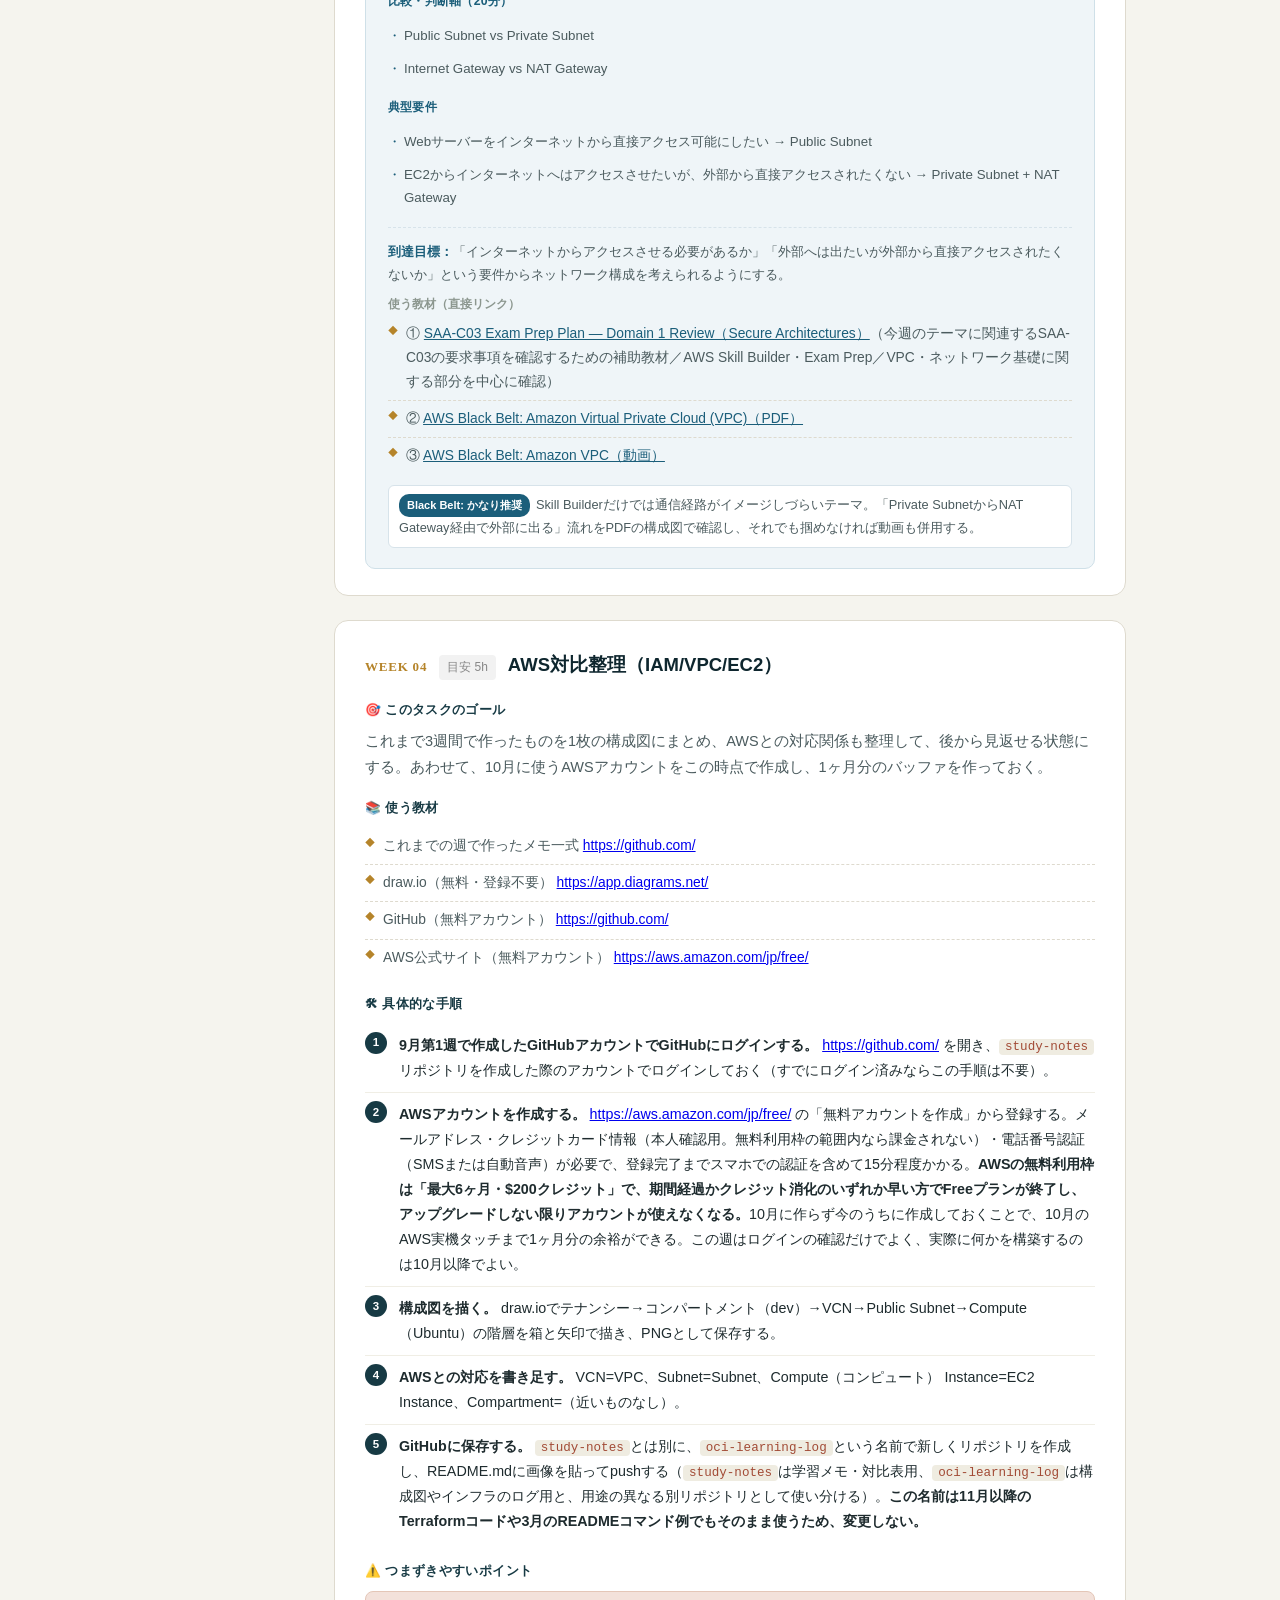
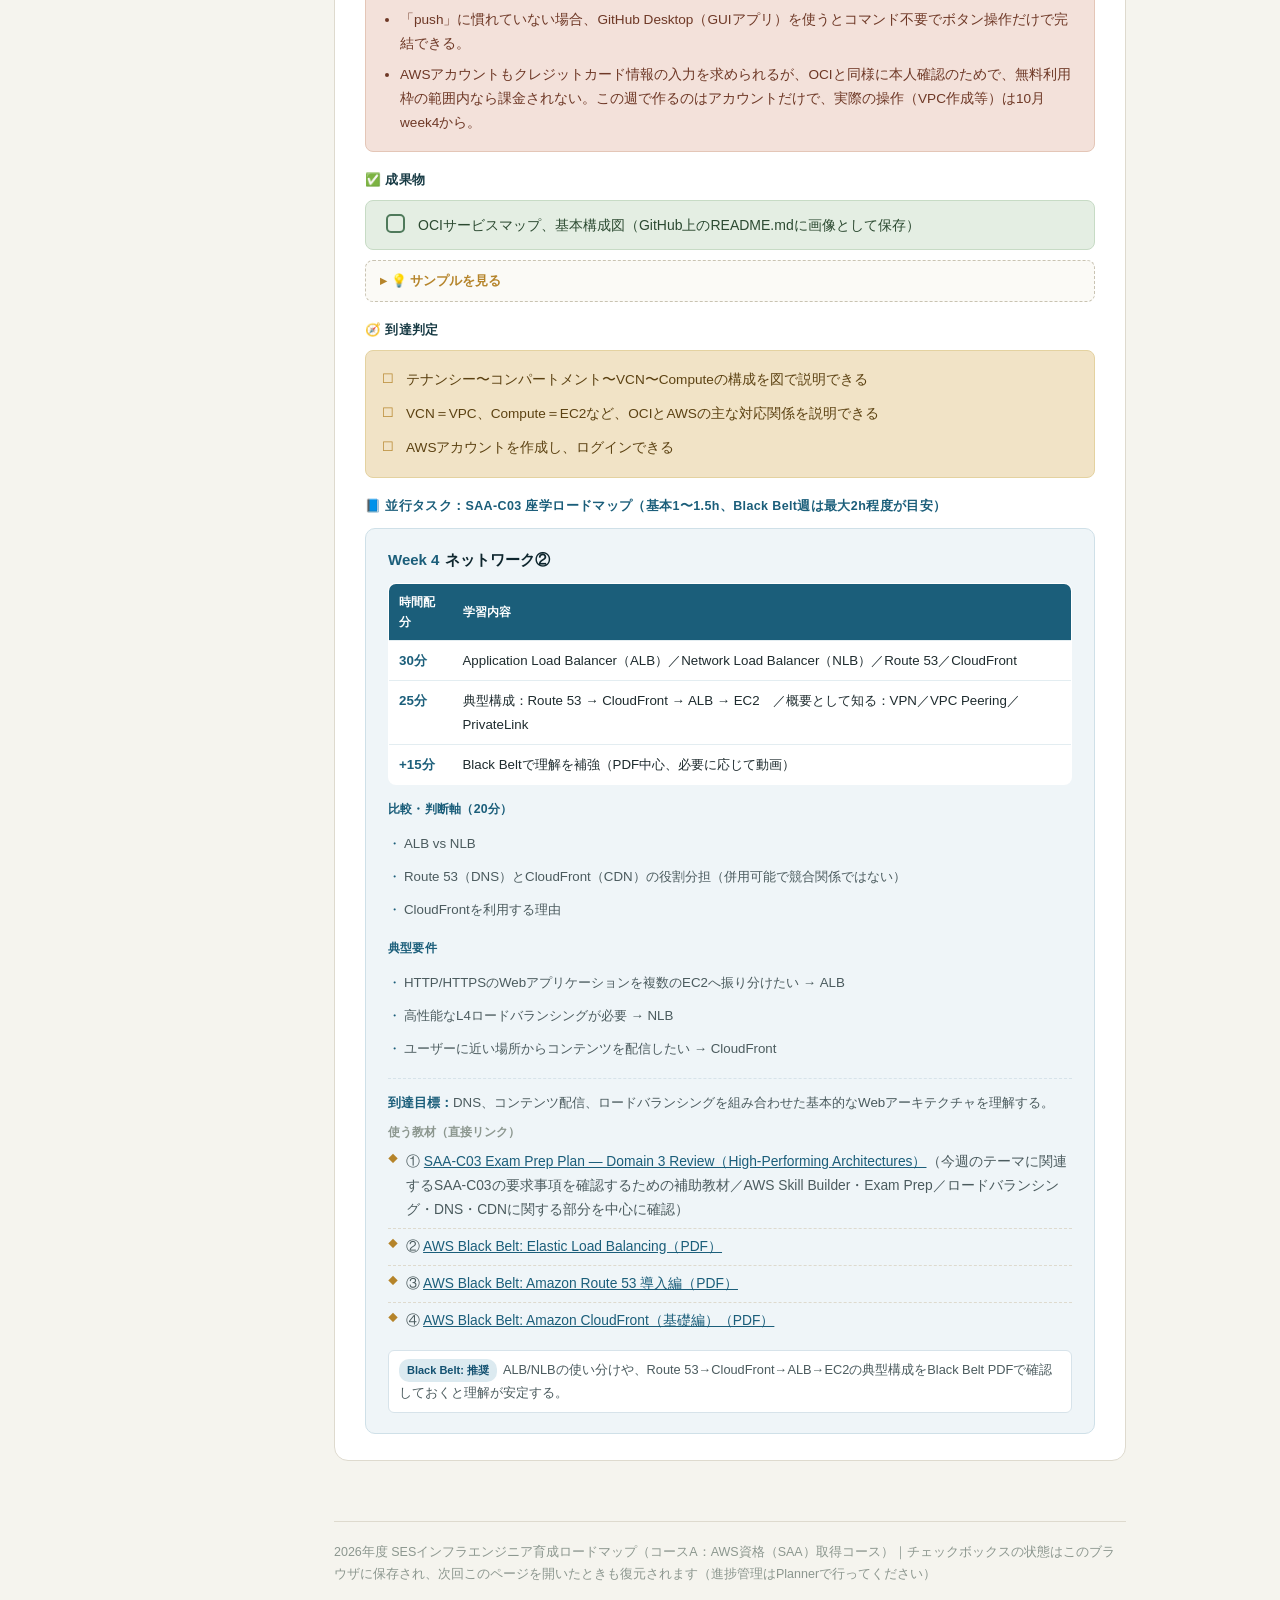
==== commit 38114c8f: "Add files via upload" ====
--- a/2026-09.html
+++ b/2026-09.html
@@ -143,7 +143,7 @@
       </div>
       <div class="block">
         <div class="block-label">🛠 具体的な手順</div>
-        <ol class="steps"><li>（準備）ブラウザで <a href="https://cloud.oracle.com/" target="_blank" rel="noopener">https://cloud.oracle.com/</a> を開き、9月第1週で作成したテナンシー名・ユーザー名・パスワードでログインしておく（すでにログイン済みならこの手順は不要）。以降の「〇〇を開く」はログイン後の画面からの操作を指す。</li><li><b>VCNを作る。</b>「ネットワーキング」→「仮想クラウド・ネットワーク」→「アクション」のプルダウンを開く→「VCNウィザードの起動」をクリックする。接続タイプの選択画面が表示されるので<code class="inline">インターネット接続性を持つVCNの作成</code>を選び（「VCNへのインターネット接続およびサイト間VPNの追加」は今回の用途では不要なので選ばない）、「VCNウィザードの起動」を押す。続く「構成」画面では、以下を上から順に確認しながら進める。VCN名は<code class="inline">dev-vcn</code>と入力する（コンパートメントをdevに切り替えて使う今週の内容に合わせた名前。このVCNは10月に削除するため、名前自体を後工程で参照することはない）。コンパートメントは<code class="inline">dev</code>を選ぶ。VCN IPv4 CIDRブロックとDNS解決は、画面に表示されるデフォルト値のままでよい。パブリック・サブネットの構成、プライベート・サブネットの構成もそれぞれデフォルトのまま進める。タグは今回は設定せず、必要であれば「タグ付けオプションの表示」から内容を確認できるが、そのままデフォルトで進めてよい。ここまで確認できたら「次へ」をクリックし、設定内容の確認画面で入力内容（VCN名<code class="inline">dev-vcn</code>・コンパートメント<code class="inline">dev</code>等）に誤りがないか確認したうえで「作成」をクリックする。</li><li><b>Always Free対象のサーバーを1台起動する。</b>「コンピュート」→「インスタンス」→「インスタンスの作成」を開く。コンパートメントは<code class="inline">dev</code>を選ぶ。イメージは初期状態でOracle Linuxになっていることが多いため、「イメージとシェイプ」欄の「イメージの変更」から<code class="inline">Ubuntu</code>を選び直す。シェイプも初期状態はAlways Free対象外のことが多いため、「シェイプの変更」→「Ampere」タブ→<code class="inline">VM.Standard.A1.Flex</code>を選び、OCPU数を<code class="inline">2</code>、メモリーを<code class="inline">12GB</code>程度に設定して「シェイプの選択」をクリックする（変更し忘れると課金対象のシェイプのまま作成されてしまう）。元の画面に戻ったら「次」をクリックする。</li><li><b>「セキュリティ」画面は今回変更不要。</b>SSH鍵の設定はこのあとの「ネットワーキング」画面でまとめて行うため、「セキュリティ」画面はデフォルトのまま「次」をクリックする。</li><li><b>「ネットワーキング」画面でVCN・サブネット・SSH鍵を設定する。</b>「VCNの選択」で先ほど作成した<code class="inline">dev-vcn</code>を選び、「サブネットの選択」でそのパブリック・サブネット（<code class="inline">Public Subnet-dev-vcn</code>のような名前で自動作成されている）を選ぶ。「パブリックIPv4アドレス」は「割り当てる」のままにする。続けて「SSHキーの追加」欄で「キー・ペアを自動で生成」を選ぶと秘密鍵・公開鍵が生成されるので、「秘密キーのダウンロード」「公開キーのダウンロード」をそれぞれクリックしてPCに保存する。<b>この画面を閉じると秘密キーは二度と取得できない</b>ため、必ずその場でダウンロード・保存すること。それ以外の項目はデフォルトのまま変更不要。設定できたら「次」をクリックする。</li><li><b>「ストレージ」画面はデフォルトのまま「次」をクリックする。</b>ブート・ボリュームのサイズなど、今回の学習では変更不要。</li><li><b>「確認」画面で内容を確認し、「作成」をクリックする。</b>コンパートメント（<code class="inline">dev</code>）・イメージ（Ubuntu）・シェイプ（<code class="inline">VM.Standard.A1.Flex</code>、2 OCPU・12GB）・ネットワーキング（<code class="inline">dev-vcn</code>のパブリック・サブネット）に誤りがないか確認したうえで「作成」をクリックする。<b>「推定コスト」欄に通常料金ベースの金額が表示される場合があるが、これはあくまで参考表示であり、今回の構成をAlways Free対象の範囲内で利用し続ける限り、実際に請求される金額ではない。</b>Always Freeの利用上限を超える構成（シェイプ・OCPU数・メモリー量などの変更）には変更しないこと。</li><li><b>ここからは自分のPCで操作する。</b> ここまではブラウザ（OCIコンソール）での操作だったが、ここからは自分のPCの「PowerShell」を使う。スタートメニューで「PowerShell」と検索して起動し、鍵ファイルが入っているダウンロードフォルダに移動する。<div class="cmd">cd ~\Downloads</div></li><li><b>鍵ファイルの権限を絞る。</b> ダウンロード直後の状態だとエラーになることがあるため、自分だけが読める状態に変更しておく。<div class="cmd">icacls .\ダウンロードした鍵ファイル.key /inheritance:r
+        <ol class="steps"><li>（準備）ブラウザで <a href="https://cloud.oracle.com/" target="_blank" rel="noopener">https://cloud.oracle.com/</a> を開き、9月第1週で作成したテナンシー名・ユーザー名・パスワードでログインしておく（すでにログイン済みならこの手順は不要）。以降の「〇〇を開く」はログイン後の画面からの操作を指す。</li><li><b>VCNを作る。</b>「ネットワーキング」→「仮想クラウド・ネットワーク」→「アクション」のプルダウンを開く→「VCNウィザードの起動」をクリックする。接続タイプの選択画面が表示されるので<code class="inline">インターネット接続性を持つVCNの作成</code>を選び（「VCNへのインターネット接続およびサイト間VPNの追加」は今回の用途では不要なので選ばない）、「VCNウィザードの起動」を押す。続く「構成」画面では、以下を上から順に確認しながら進める。VCN名は<code class="inline">dev-vcn</code>と入力する（コンパートメントをdevに切り替えて使う今週の内容に合わせた名前。このVCNは10月に削除するため、名前自体を後工程で参照することはない）。コンパートメントは<code class="inline">dev</code>を選ぶ。VCN IPv4 CIDRブロックとDNS解決は、画面に表示されるデフォルト値のままでよい。パブリック・サブネットの構成、プライベート・サブネットの構成もそれぞれデフォルトのまま進める。タグは今回は設定せず、必要であれば「タグ付けオプションの表示」から内容を確認できるが、そのままデフォルトで進めてよい。ここまで確認できたら「次へ」をクリックし、設定内容の確認画面で入力内容（VCN名<code class="inline">dev-vcn</code>・コンパートメント<code class="inline">dev</code>等）に誤りがないか確認したうえで「作成」をクリックする。</li><li><b>Always Free対象のサーバーを1台起動する。</b>「コンピュート」→「インスタンス」→「インスタンスの作成」を開く。コンパートメントは<code class="inline">dev</code>を選ぶ。イメージは初期状態でOracle Linuxになっていることが多いため、「イメージとシェイプ」欄の「イメージの変更」をクリックし、表示された「イメージの選択」画面で「Ubuntu」を選択する。続けて「コンパートメント」のプルダウンで<code class="inline">dev</code>を選び、イメージ一覧から<code class="inline">Canonical Ubuntu 24.04 Minimal aarch64</code>を選んで「イメージの選択」をクリックし、元の画面に戻る（<code class="inline">VM.Standard.A1.Flex</code>はArmベースのシェイプのため、AArch64（aarch64）対応イメージを選ぶ必要がある）。シェイプも初期状態はAlways Free対象外のことが多いため、「シェイプの変更」→「Ampere」タブ→<code class="inline">VM.Standard.A1.Flex</code>を選び、OCPU数を<code class="inline">2</code>、メモリーを<code class="inline">12GB</code>程度に設定して「シェイプの選択」をクリックする（変更し忘れると課金対象のシェイプのまま作成されてしまう）。元の画面に戻ったら「次」をクリックする。</li><li><b>「セキュリティ」画面は今回変更不要。</b>SSH鍵の設定はこのあとの「ネットワーキング」画面でまとめて行うため、「セキュリティ」画面はデフォルトのまま「次」をクリックする。</li><li><b>「ネットワーキング」画面でVCN・サブネット・SSH鍵を設定する。</b>「VCNの選択」で先ほど作成した<code class="inline">dev-vcn</code>を選び、「サブネットの選択」でそのパブリック・サブネット（<code class="inline">Public Subnet-dev-vcn</code>のような名前で自動作成されている）を選ぶ。「パブリックIPv4アドレス」は「割り当てる」のままにする。続けて「SSHキーの追加」欄で「キー・ペアを自動で生成」を選ぶと秘密鍵・公開鍵が生成されるので、「秘密キーのダウンロード」「公開キーのダウンロード」をそれぞれクリックしてPCに保存する。<b>この画面を閉じると秘密キーは二度と取得できない</b>ため、必ずその場でダウンロード・保存すること。それ以外の項目はデフォルトのまま変更不要。設定できたら「次」をクリックする。</li><li><b>「ストレージ」画面はデフォルトのまま「次」をクリックする。</b>ブート・ボリュームのサイズなど、今回の学習では変更不要。</li><li><b>「確認」画面で内容を確認し、「作成」をクリックする。</b>コンパートメント（<code class="inline">dev</code>）・イメージ（Ubuntu）・シェイプ（<code class="inline">VM.Standard.A1.Flex</code>、2 OCPU・12GB）・ネットワーキング（<code class="inline">dev-vcn</code>のパブリック・サブネット）に誤りがないか確認したうえで「作成」をクリックする。<b>「推定コスト」欄に通常料金ベースの金額が表示される場合があるが、これはあくまで参考表示であり、今回の構成をAlways Free対象の範囲内で利用し続ける限り、実際に請求される金額ではない。</b>Always Freeの利用上限を超える構成（シェイプ・OCPU数・メモリー量などの変更）には変更しないこと。</li><li><b>ここからは自分のPCで操作する。</b> ここまではブラウザ（OCIコンソール）での操作だったが、ここからは自分のPCの「PowerShell」を使う。スタートメニューで「PowerShell」と検索して起動し、鍵ファイルが入っているダウンロードフォルダに移動する。<div class="cmd">cd ~\Downloads</div></li><li><b>鍵ファイルの権限を絞る。</b> ダウンロード直後の状態だとエラーになることがあるため、自分だけが読める状態に変更しておく。<div class="cmd">icacls .\ダウンロードした鍵ファイル.key /inheritance:r
 icacls .\ダウンロードした鍵ファイル.key /grant:r "$($env:USERNAME):(R)"</div></li><li><b>SSHで接続する。</b><div class="cmd">ssh -i .\ダウンロードした鍵ファイル.key ubuntu@サーバーのIPアドレス</div> 初回接続時は <code class="inline">Are you sure you want to continue connecting (yes/no/[fingerprint])?</code> と聞かれるので <code class="inline">yes</code> と入力してEnterを押す。</li><li><b>スペックを確認する。</b><code class="inline">htop</code>でCPU・メモリを確認する（なければ<code class="inline">sudo apt update &amp;&amp; sudo apt install htop</code>）。</li></ol>
       </div>
       <div class="block">
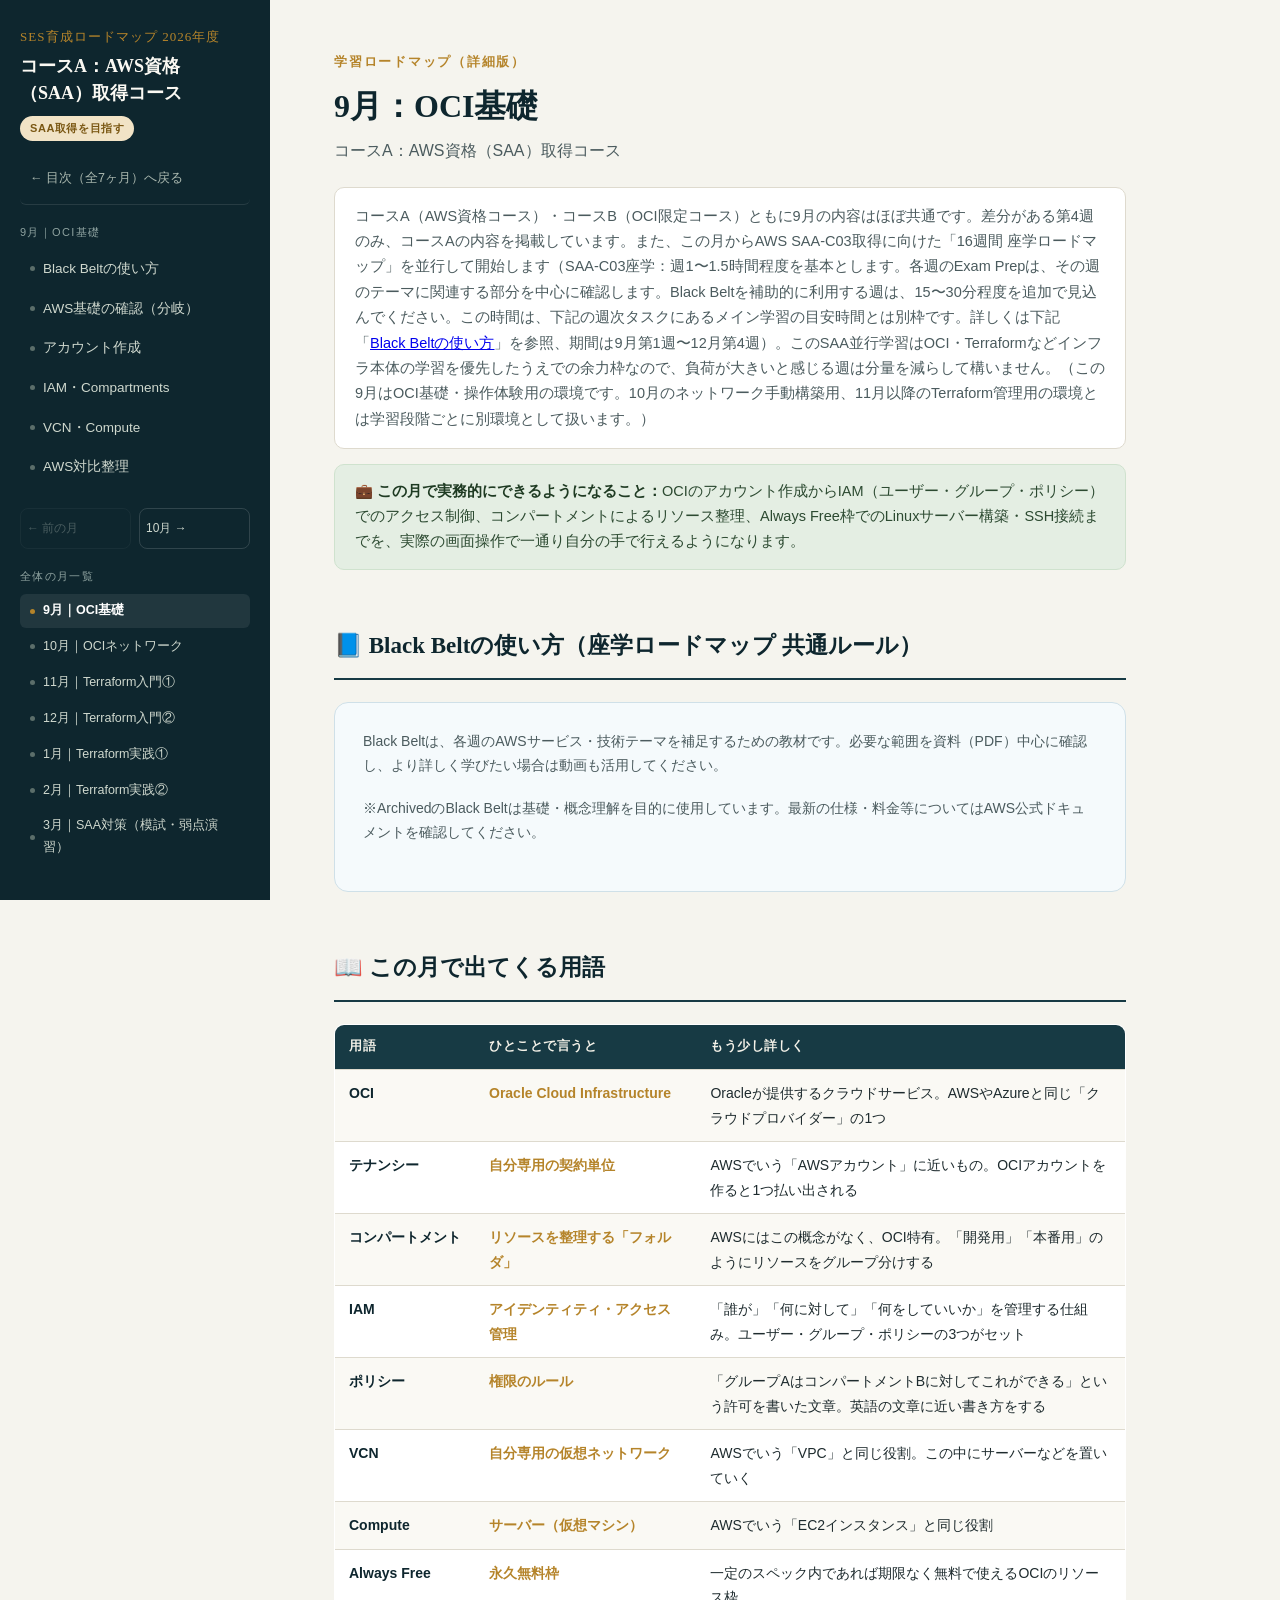
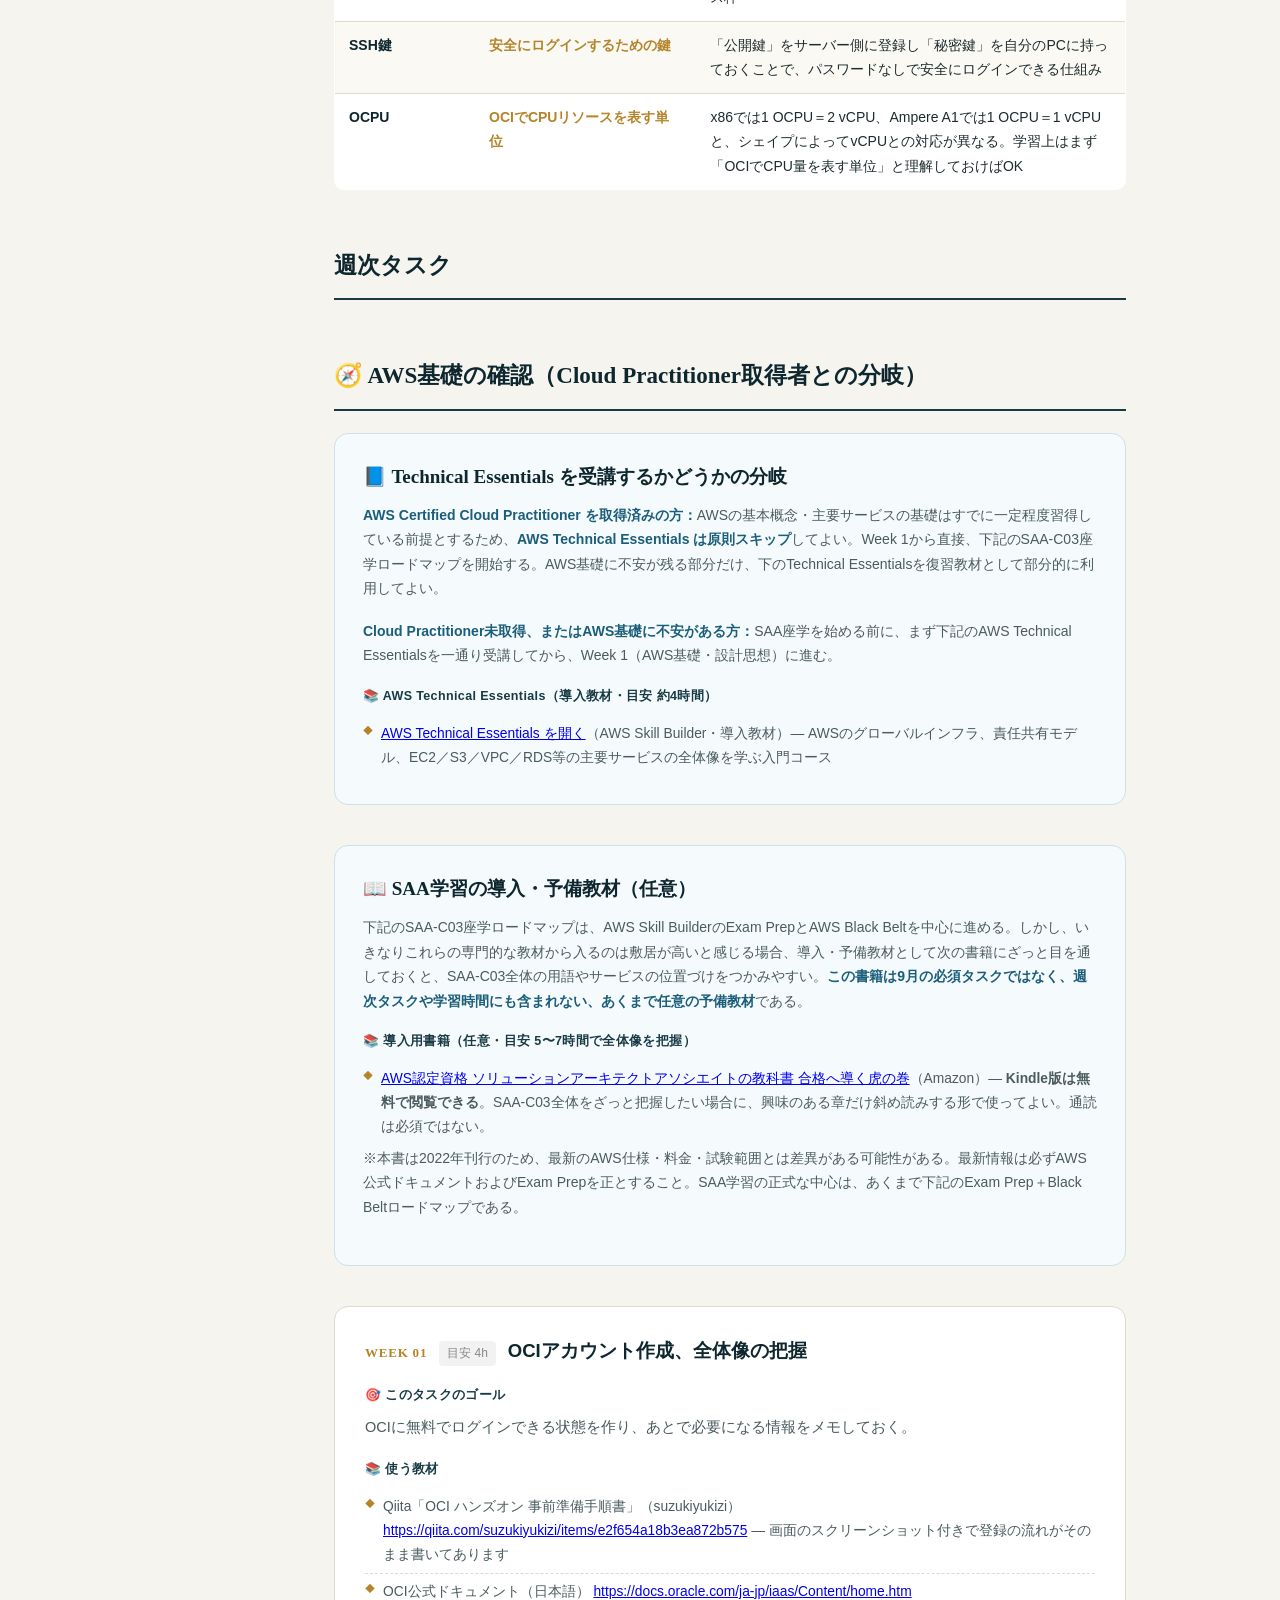
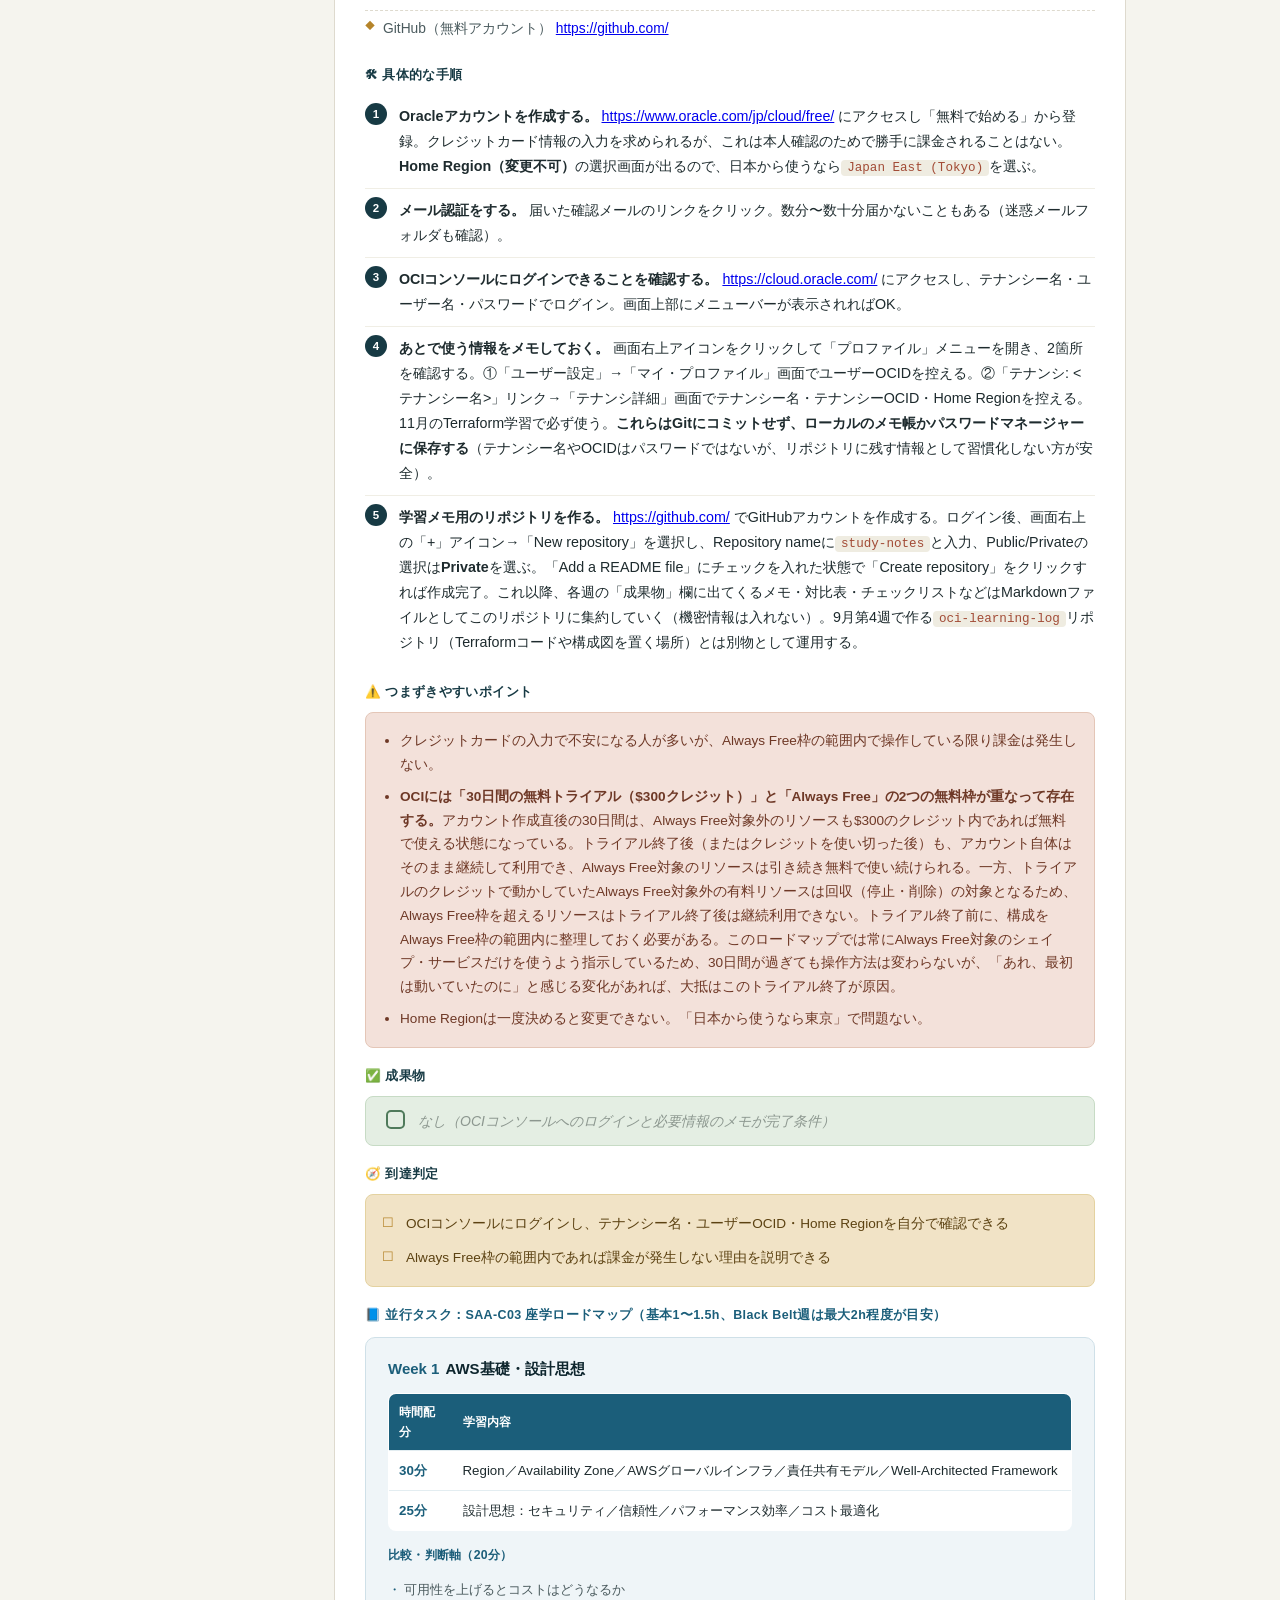
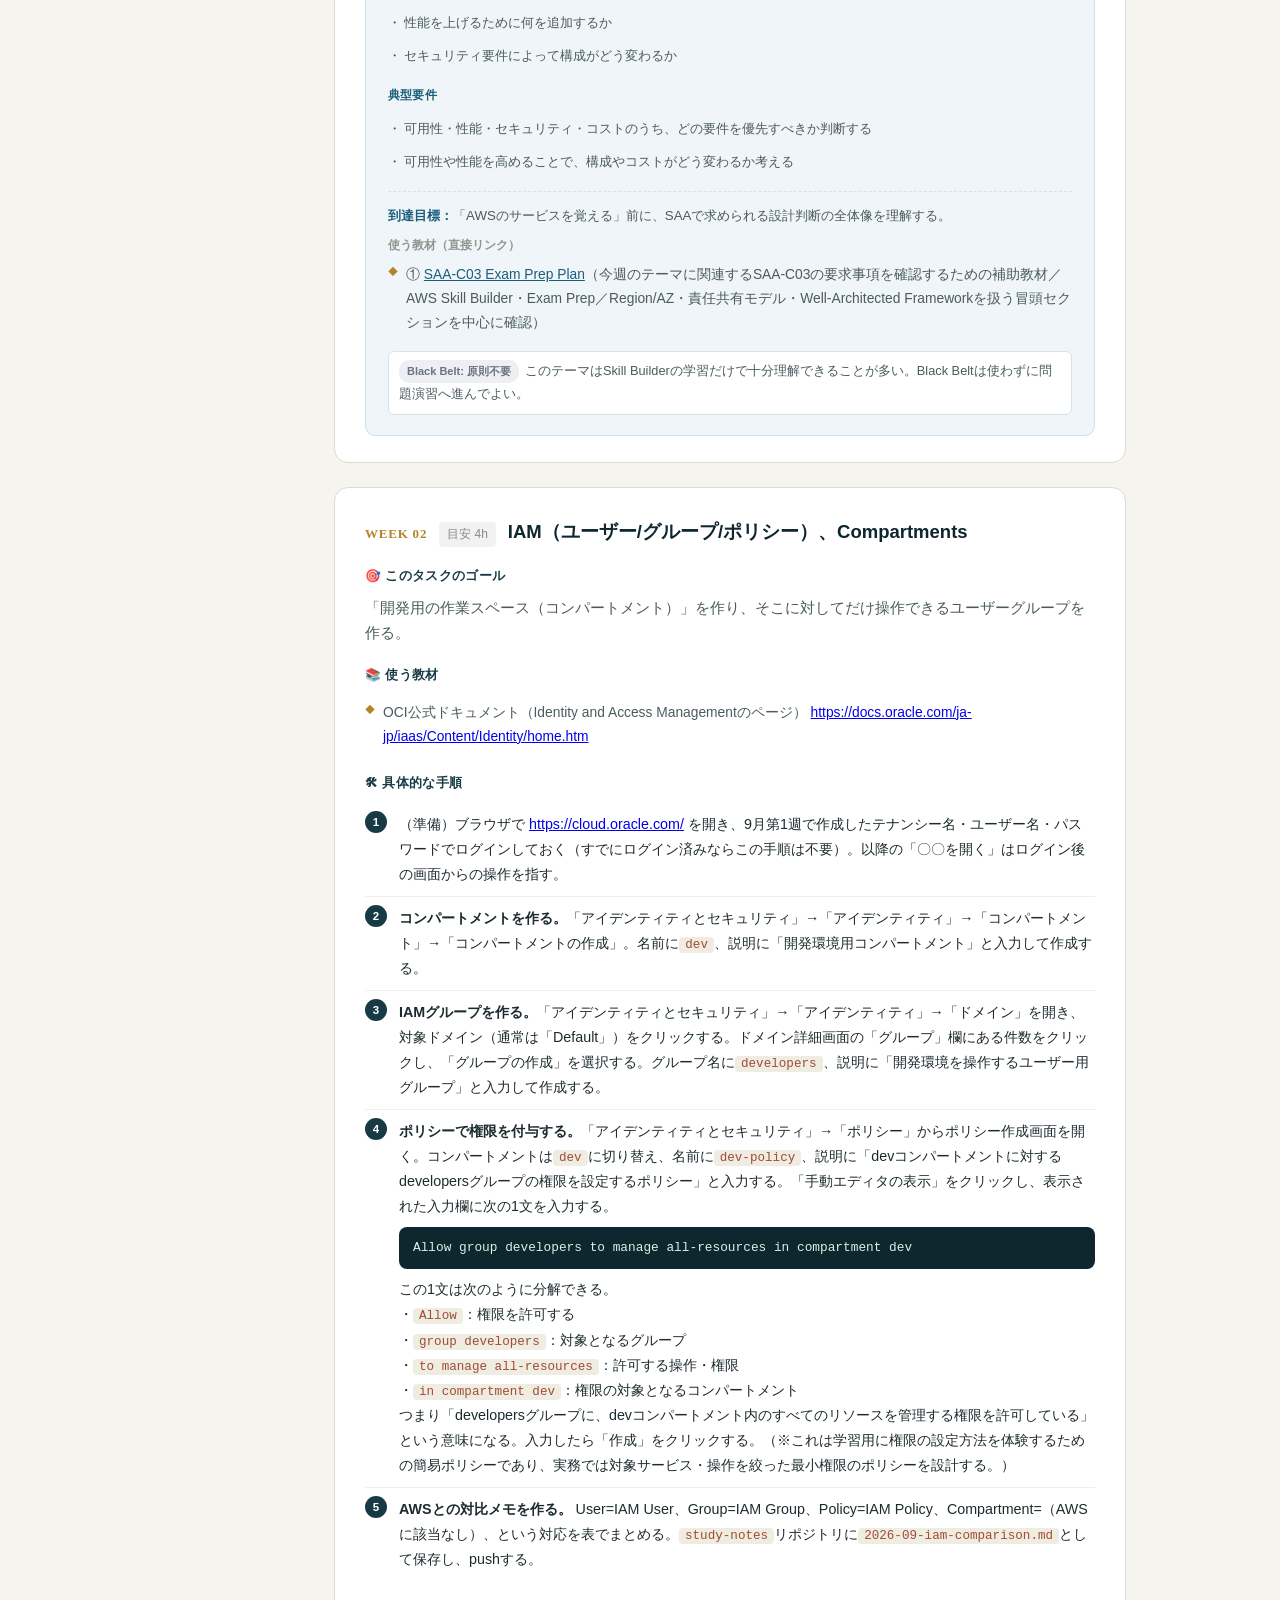
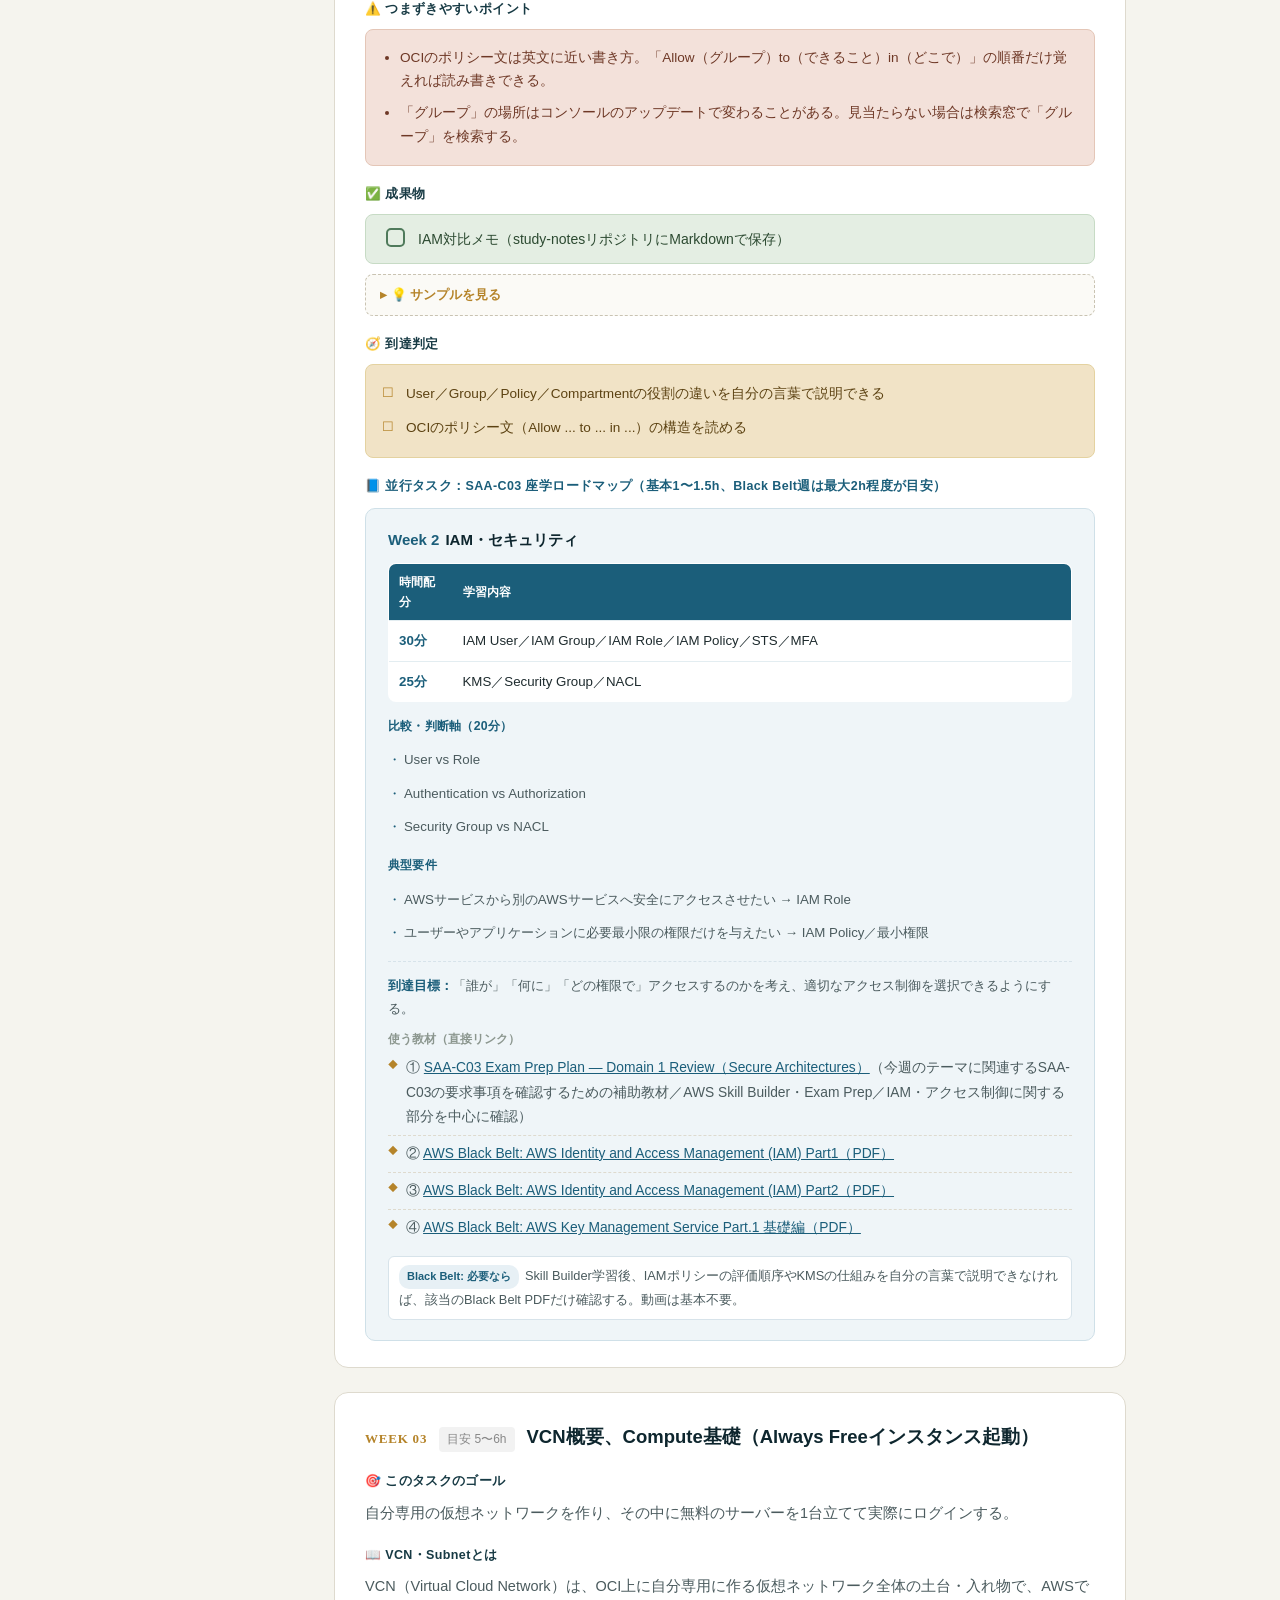
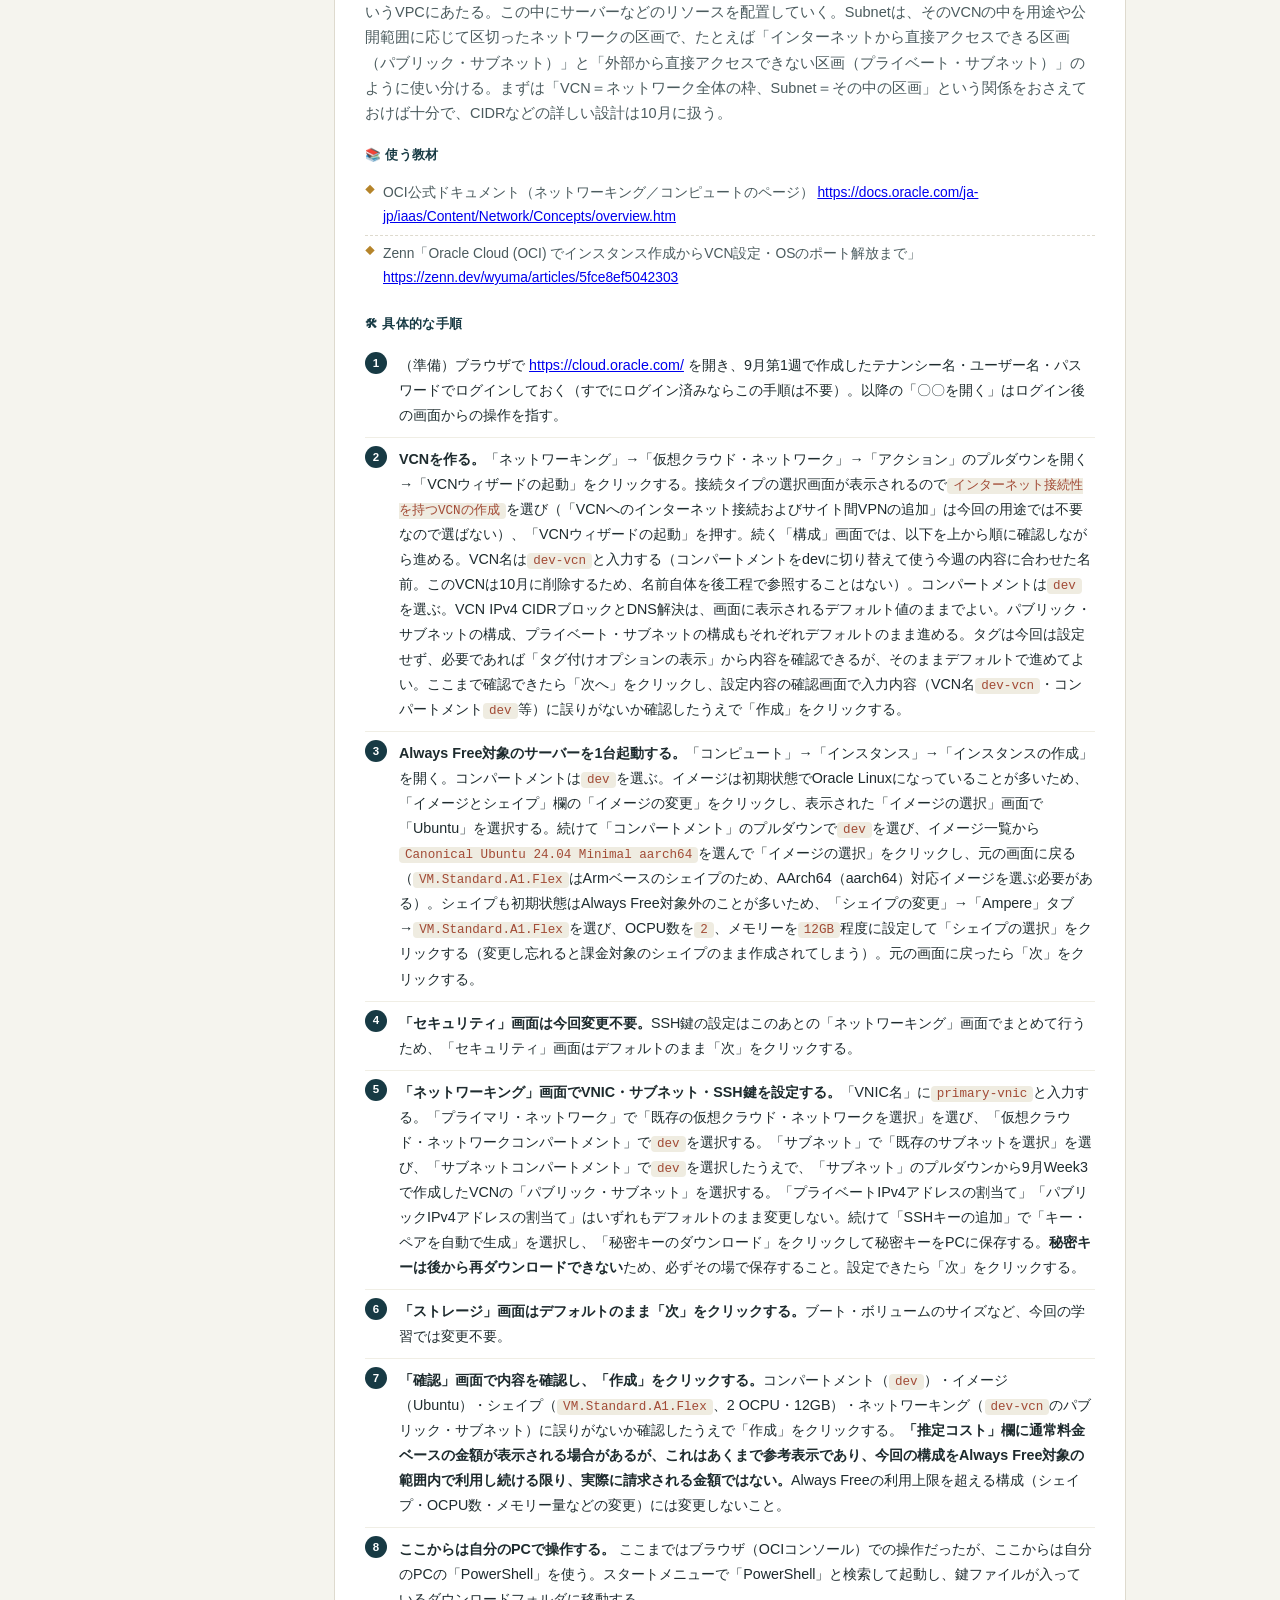
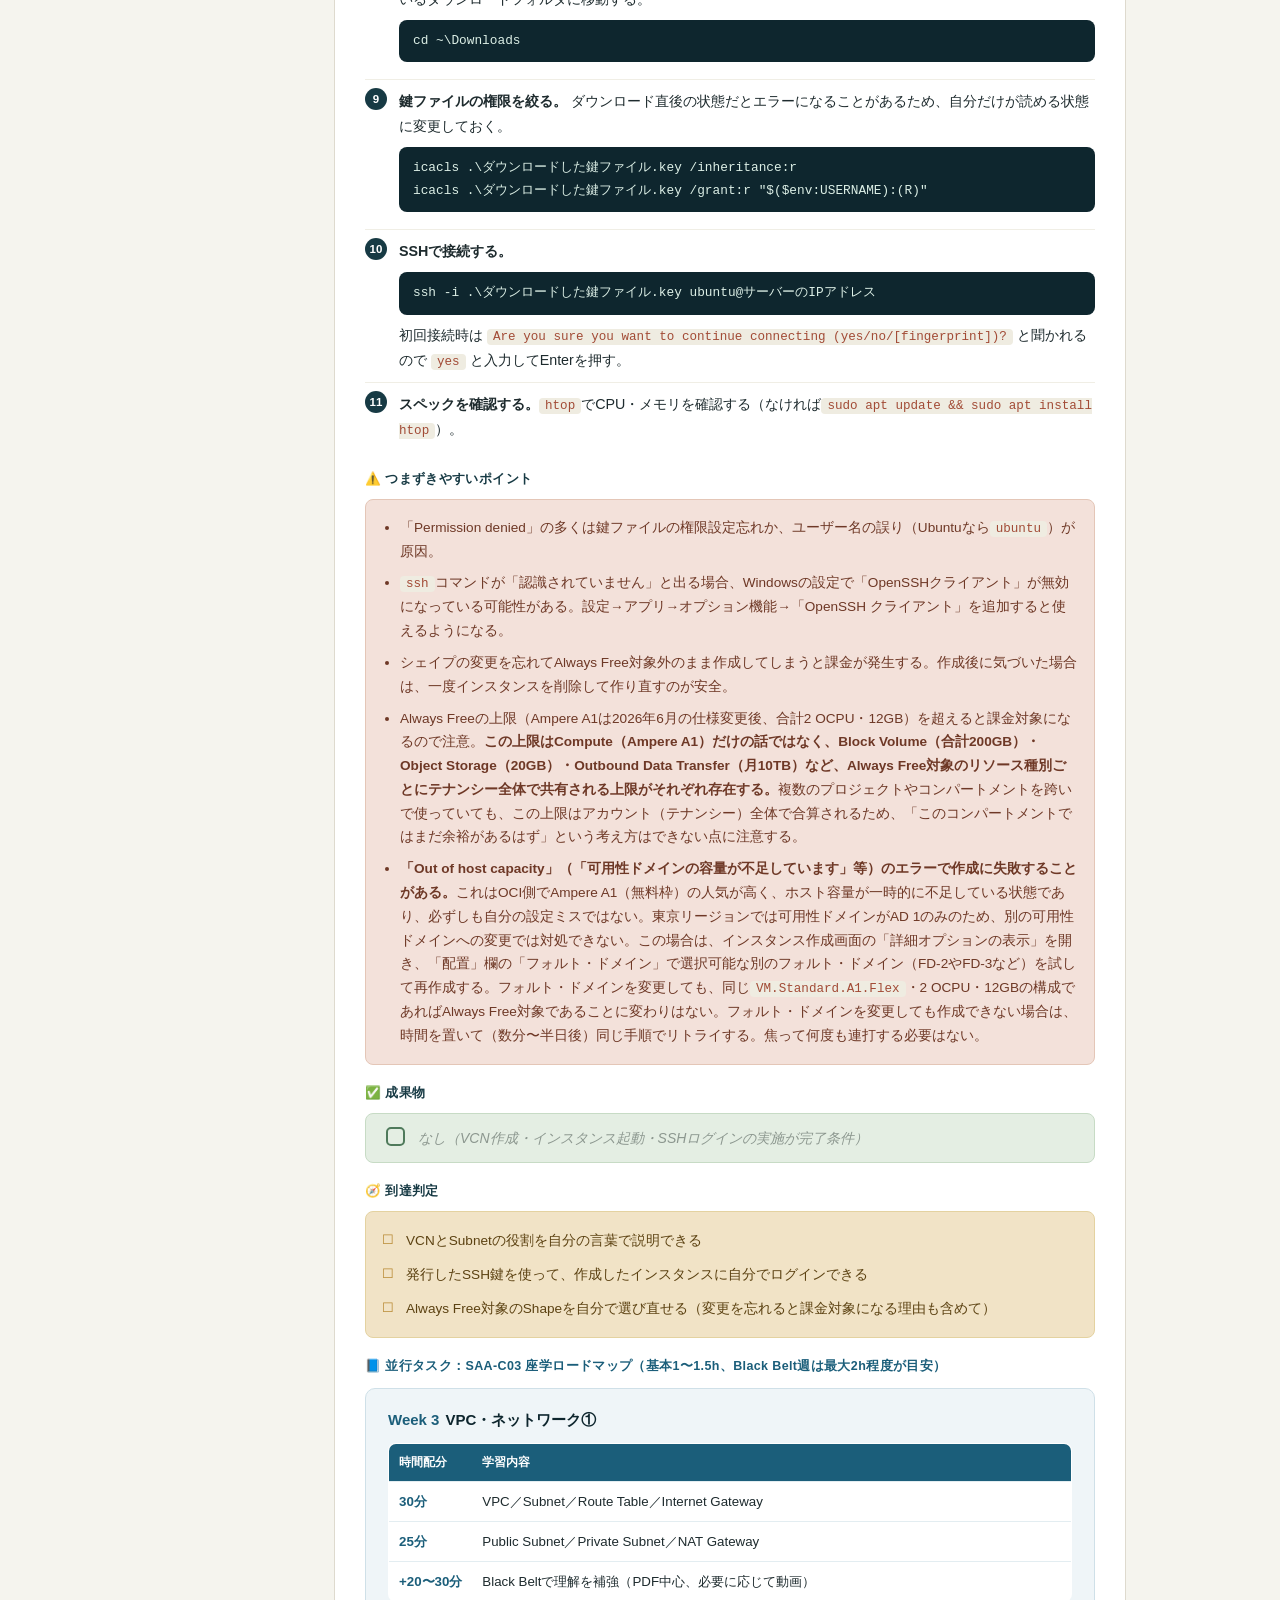
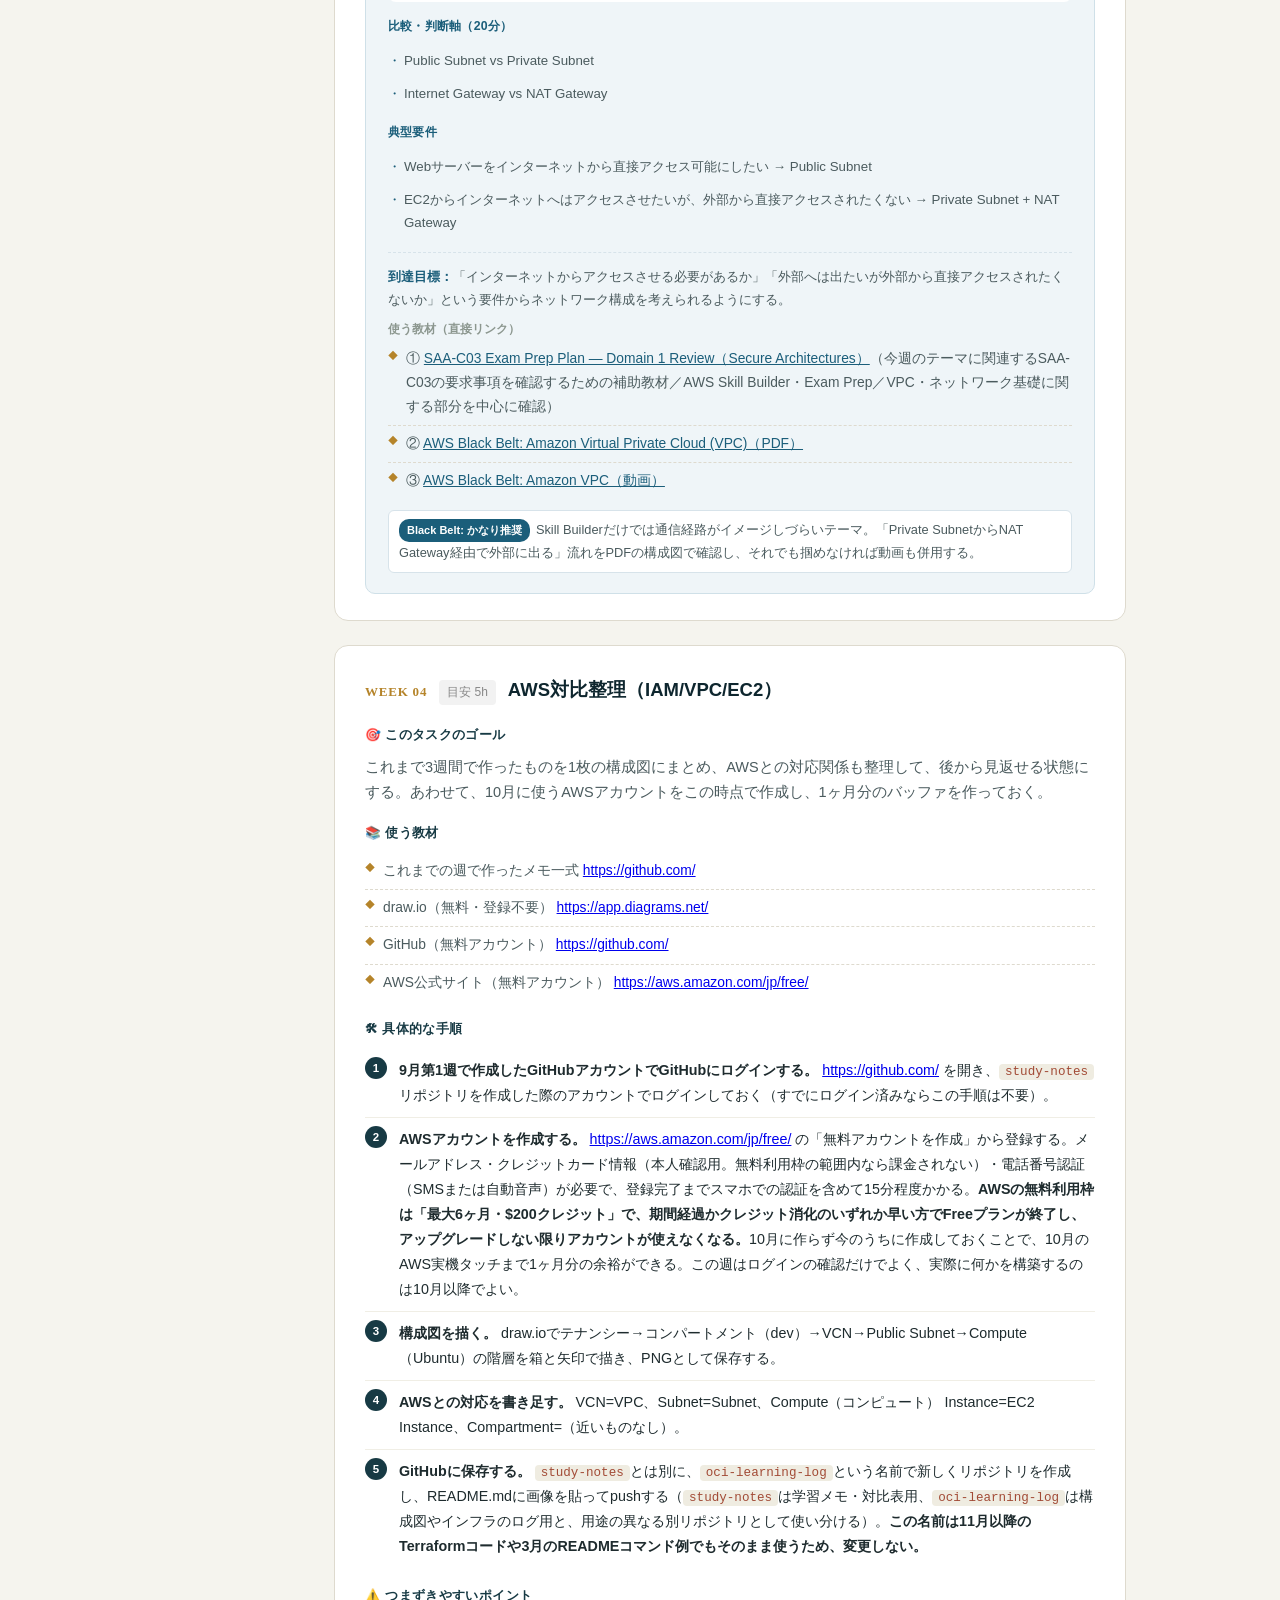
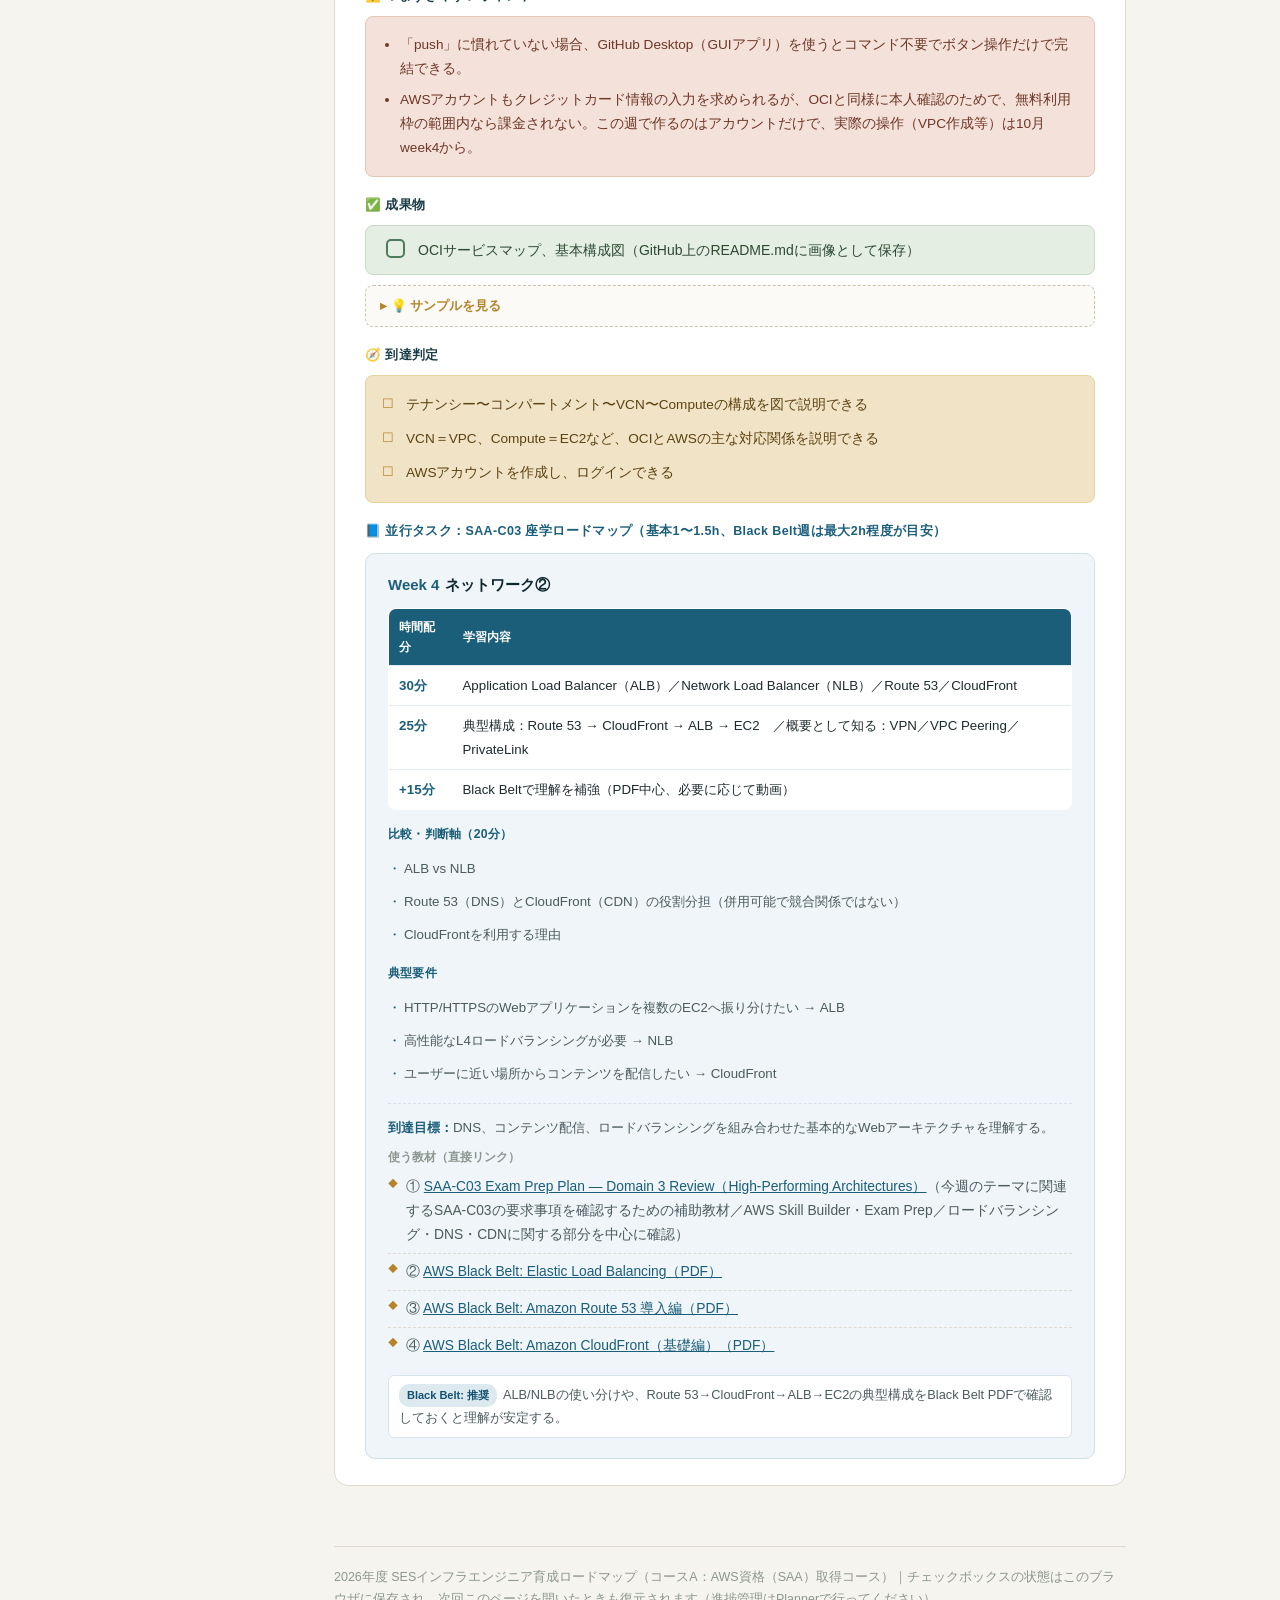
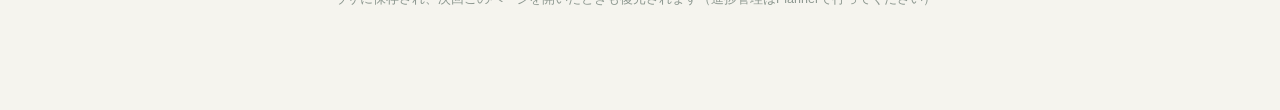
==== commit e1d8e121: "Add files via upload" ====
--- a/2026-09.html
+++ b/2026-09.html
@@ -143,7 +143,7 @@
       </div>
       <div class="block">
         <div class="block-label">🛠 具体的な手順</div>
-        <ol class="steps"><li>（準備）ブラウザで <a href="https://cloud.oracle.com/" target="_blank" rel="noopener">https://cloud.oracle.com/</a> を開き、9月第1週で作成したテナンシー名・ユーザー名・パスワードでログインしておく（すでにログイン済みならこの手順は不要）。以降の「〇〇を開く」はログイン後の画面からの操作を指す。</li><li><b>VCNを作る。</b>「ネットワーキング」→「仮想クラウド・ネットワーク」→「アクション」のプルダウンを開く→「VCNウィザードの起動」をクリックする。接続タイプの選択画面が表示されるので<code class="inline">インターネット接続性を持つVCNの作成</code>を選び（「VCNへのインターネット接続およびサイト間VPNの追加」は今回の用途では不要なので選ばない）、「VCNウィザードの起動」を押す。続く「構成」画面では、以下を上から順に確認しながら進める。VCN名は<code class="inline">dev-vcn</code>と入力する（コンパートメントをdevに切り替えて使う今週の内容に合わせた名前。このVCNは10月に削除するため、名前自体を後工程で参照することはない）。コンパートメントは<code class="inline">dev</code>を選ぶ。VCN IPv4 CIDRブロックとDNS解決は、画面に表示されるデフォルト値のままでよい。パブリック・サブネットの構成、プライベート・サブネットの構成もそれぞれデフォルトのまま進める。タグは今回は設定せず、必要であれば「タグ付けオプションの表示」から内容を確認できるが、そのままデフォルトで進めてよい。ここまで確認できたら「次へ」をクリックし、設定内容の確認画面で入力内容（VCN名<code class="inline">dev-vcn</code>・コンパートメント<code class="inline">dev</code>等）に誤りがないか確認したうえで「作成」をクリックする。</li><li><b>Always Free対象のサーバーを1台起動する。</b>「コンピュート」→「インスタンス」→「インスタンスの作成」を開く。コンパートメントは<code class="inline">dev</code>を選ぶ。イメージは初期状態でOracle Linuxになっていることが多いため、「イメージとシェイプ」欄の「イメージの変更」をクリックし、表示された「イメージの選択」画面で「Ubuntu」を選択する。続けて「コンパートメント」のプルダウンで<code class="inline">dev</code>を選び、イメージ一覧から<code class="inline">Canonical Ubuntu 24.04 Minimal aarch64</code>を選んで「イメージの選択」をクリックし、元の画面に戻る（<code class="inline">VM.Standard.A1.Flex</code>はArmベースのシェイプのため、AArch64（aarch64）対応イメージを選ぶ必要がある）。シェイプも初期状態はAlways Free対象外のことが多いため、「シェイプの変更」→「Ampere」タブ→<code class="inline">VM.Standard.A1.Flex</code>を選び、OCPU数を<code class="inline">2</code>、メモリーを<code class="inline">12GB</code>程度に設定して「シェイプの選択」をクリックする（変更し忘れると課金対象のシェイプのまま作成されてしまう）。元の画面に戻ったら「次」をクリックする。</li><li><b>「セキュリティ」画面は今回変更不要。</b>SSH鍵の設定はこのあとの「ネットワーキング」画面でまとめて行うため、「セキュリティ」画面はデフォルトのまま「次」をクリックする。</li><li><b>「ネットワーキング」画面でVCN・サブネット・SSH鍵を設定する。</b>「VCNの選択」で先ほど作成した<code class="inline">dev-vcn</code>を選び、「サブネットの選択」でそのパブリック・サブネット（<code class="inline">Public Subnet-dev-vcn</code>のような名前で自動作成されている）を選ぶ。「パブリックIPv4アドレス」は「割り当てる」のままにする。続けて「SSHキーの追加」欄で「キー・ペアを自動で生成」を選ぶと秘密鍵・公開鍵が生成されるので、「秘密キーのダウンロード」「公開キーのダウンロード」をそれぞれクリックしてPCに保存する。<b>この画面を閉じると秘密キーは二度と取得できない</b>ため、必ずその場でダウンロード・保存すること。それ以外の項目はデフォルトのまま変更不要。設定できたら「次」をクリックする。</li><li><b>「ストレージ」画面はデフォルトのまま「次」をクリックする。</b>ブート・ボリュームのサイズなど、今回の学習では変更不要。</li><li><b>「確認」画面で内容を確認し、「作成」をクリックする。</b>コンパートメント（<code class="inline">dev</code>）・イメージ（Ubuntu）・シェイプ（<code class="inline">VM.Standard.A1.Flex</code>、2 OCPU・12GB）・ネットワーキング（<code class="inline">dev-vcn</code>のパブリック・サブネット）に誤りがないか確認したうえで「作成」をクリックする。<b>「推定コスト」欄に通常料金ベースの金額が表示される場合があるが、これはあくまで参考表示であり、今回の構成をAlways Free対象の範囲内で利用し続ける限り、実際に請求される金額ではない。</b>Always Freeの利用上限を超える構成（シェイプ・OCPU数・メモリー量などの変更）には変更しないこと。</li><li><b>ここからは自分のPCで操作する。</b> ここまではブラウザ（OCIコンソール）での操作だったが、ここからは自分のPCの「PowerShell」を使う。スタートメニューで「PowerShell」と検索して起動し、鍵ファイルが入っているダウンロードフォルダに移動する。<div class="cmd">cd ~\Downloads</div></li><li><b>鍵ファイルの権限を絞る。</b> ダウンロード直後の状態だとエラーになることがあるため、自分だけが読める状態に変更しておく。<div class="cmd">icacls .\ダウンロードした鍵ファイル.key /inheritance:r
+        <ol class="steps"><li>（準備）ブラウザで <a href="https://cloud.oracle.com/" target="_blank" rel="noopener">https://cloud.oracle.com/</a> を開き、9月第1週で作成したテナンシー名・ユーザー名・パスワードでログインしておく（すでにログイン済みならこの手順は不要）。以降の「〇〇を開く」はログイン後の画面からの操作を指す。</li><li><b>VCNを作る。</b>「ネットワーキング」→「仮想クラウド・ネットワーク」→「アクション」のプルダウンを開く→「VCNウィザードの起動」をクリックする。接続タイプの選択画面が表示されるので<code class="inline">インターネット接続性を持つVCNの作成</code>を選び（「VCNへのインターネット接続およびサイト間VPNの追加」は今回の用途では不要なので選ばない）、「VCNウィザードの起動」を押す。続く「構成」画面では、以下を上から順に確認しながら進める。VCN名は<code class="inline">dev-vcn</code>と入力する（コンパートメントをdevに切り替えて使う今週の内容に合わせた名前。このVCNは10月に削除するため、名前自体を後工程で参照することはない）。コンパートメントは<code class="inline">dev</code>を選ぶ。VCN IPv4 CIDRブロックとDNS解決は、画面に表示されるデフォルト値のままでよい。パブリック・サブネットの構成、プライベート・サブネットの構成もそれぞれデフォルトのまま進める。タグは今回は設定せず、必要であれば「タグ付けオプションの表示」から内容を確認できるが、そのままデフォルトで進めてよい。ここまで確認できたら「次へ」をクリックし、設定内容の確認画面で入力内容（VCN名<code class="inline">dev-vcn</code>・コンパートメント<code class="inline">dev</code>等）に誤りがないか確認したうえで「作成」をクリックする。</li><li><b>Always Free対象のサーバーを1台起動する。</b>「コンピュート」→「インスタンス」→「インスタンスの作成」を開く。コンパートメントは<code class="inline">dev</code>を選ぶ。イメージは初期状態でOracle Linuxになっていることが多いため、「イメージとシェイプ」欄の「イメージの変更」をクリックし、表示された「イメージの選択」画面で「Ubuntu」を選択する。続けて「コンパートメント」のプルダウンで<code class="inline">dev</code>を選び、イメージ一覧から<code class="inline">Canonical Ubuntu 24.04 Minimal aarch64</code>を選んで「イメージの選択」をクリックし、元の画面に戻る（<code class="inline">VM.Standard.A1.Flex</code>はArmベースのシェイプのため、AArch64（aarch64）対応イメージを選ぶ必要がある）。シェイプも初期状態はAlways Free対象外のことが多いため、「シェイプの変更」→「Ampere」タブ→<code class="inline">VM.Standard.A1.Flex</code>を選び、OCPU数を<code class="inline">2</code>、メモリーを<code class="inline">12GB</code>程度に設定して「シェイプの選択」をクリックする（変更し忘れると課金対象のシェイプのまま作成されてしまう）。元の画面に戻ったら「次」をクリックする。</li><li><b>「セキュリティ」画面は今回変更不要。</b>SSH鍵の設定はこのあとの「ネットワーキング」画面でまとめて行うため、「セキュリティ」画面はデフォルトのまま「次」をクリックする。</li><li><b>「ネットワーキング」画面でVNIC・サブネット・SSH鍵を設定する。</b>「VNIC名」に<code class="inline">primary-vnic</code>と入力する。「プライマリ・ネットワーク」で「既存の仮想クラウド・ネットワークを選択」を選び、「仮想クラウド・ネットワークコンパートメント」で<code class="inline">dev</code>を選択する。「サブネット」で「既存のサブネットを選択」を選び、「サブネットコンパートメント」で<code class="inline">dev</code>を選択したうえで、「サブネット」のプルダウンから9月Week3で作成したVCNの「パブリック・サブネット」を選択する。「プライベートIPv4アドレスの割当て」「パブリックIPv4アドレスの割当て」はいずれもデフォルトのまま変更しない。続けて「SSHキーの追加」で「キー・ペアを自動で生成」を選択し、「秘密キーのダウンロード」をクリックして秘密キーをPCに保存する。<b>秘密キーは後から再ダウンロードできない</b>ため、必ずその場で保存すること。設定できたら「次」をクリックする。</li><li><b>「ストレージ」画面はデフォルトのまま「次」をクリックする。</b>ブート・ボリュームのサイズなど、今回の学習では変更不要。</li><li><b>「確認」画面で内容を確認し、「作成」をクリックする。</b>コンパートメント（<code class="inline">dev</code>）・イメージ（Ubuntu）・シェイプ（<code class="inline">VM.Standard.A1.Flex</code>、2 OCPU・12GB）・ネットワーキング（<code class="inline">dev-vcn</code>のパブリック・サブネット）に誤りがないか確認したうえで「作成」をクリックする。<b>「推定コスト」欄に通常料金ベースの金額が表示される場合があるが、これはあくまで参考表示であり、今回の構成をAlways Free対象の範囲内で利用し続ける限り、実際に請求される金額ではない。</b>Always Freeの利用上限を超える構成（シェイプ・OCPU数・メモリー量などの変更）には変更しないこと。</li><li><b>ここからは自分のPCで操作する。</b> ここまではブラウザ（OCIコンソール）での操作だったが、ここからは自分のPCの「PowerShell」を使う。スタートメニューで「PowerShell」と検索して起動し、鍵ファイルが入っているダウンロードフォルダに移動する。<div class="cmd">cd ~\Downloads</div></li><li><b>鍵ファイルの権限を絞る。</b> ダウンロード直後の状態だとエラーになることがあるため、自分だけが読める状態に変更しておく。<div class="cmd">icacls .\ダウンロードした鍵ファイル.key /inheritance:r
 icacls .\ダウンロードした鍵ファイル.key /grant:r "$($env:USERNAME):(R)"</div></li><li><b>SSHで接続する。</b><div class="cmd">ssh -i .\ダウンロードした鍵ファイル.key ubuntu@サーバーのIPアドレス</div> 初回接続時は <code class="inline">Are you sure you want to continue connecting (yes/no/[fingerprint])?</code> と聞かれるので <code class="inline">yes</code> と入力してEnterを押す。</li><li><b>スペックを確認する。</b><code class="inline">htop</code>でCPU・メモリを確認する（なければ<code class="inline">sudo apt update &amp;&amp; sudo apt install htop</code>）。</li></ol>
       </div>
       <div class="block">
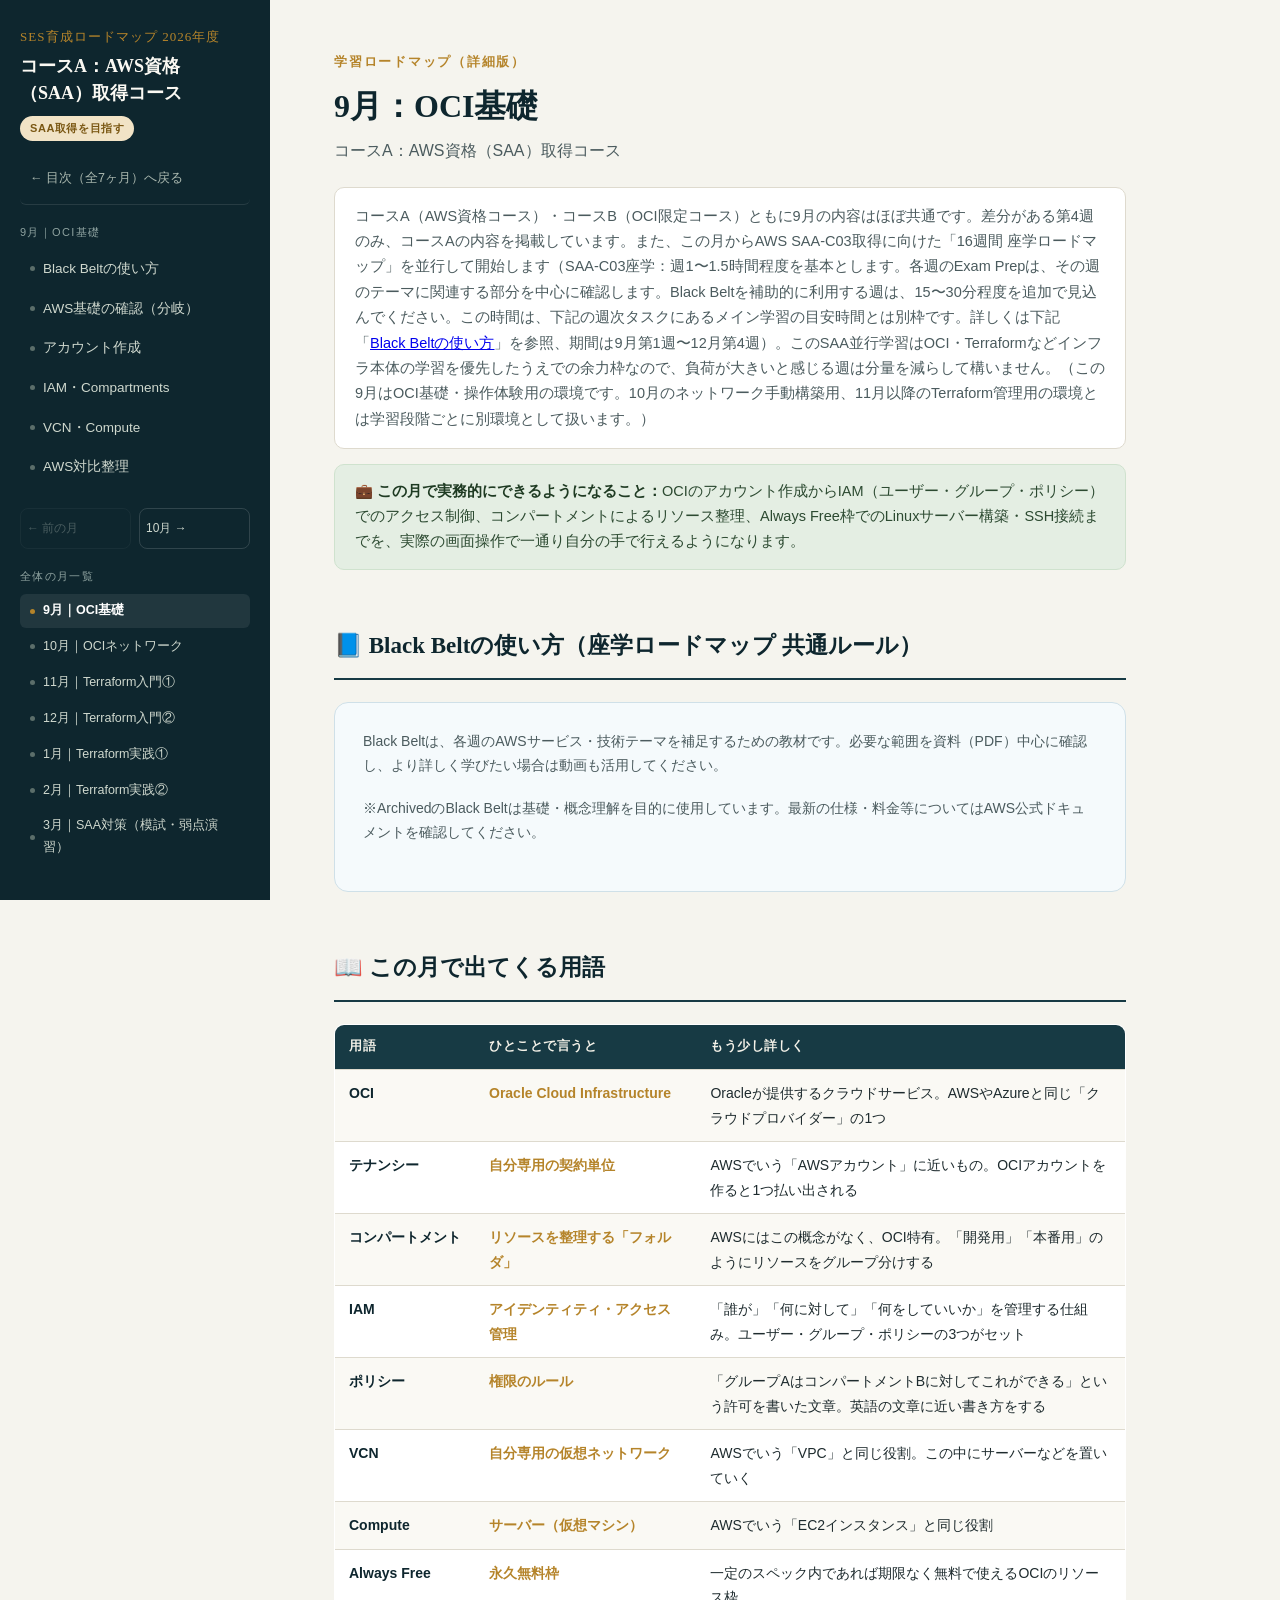
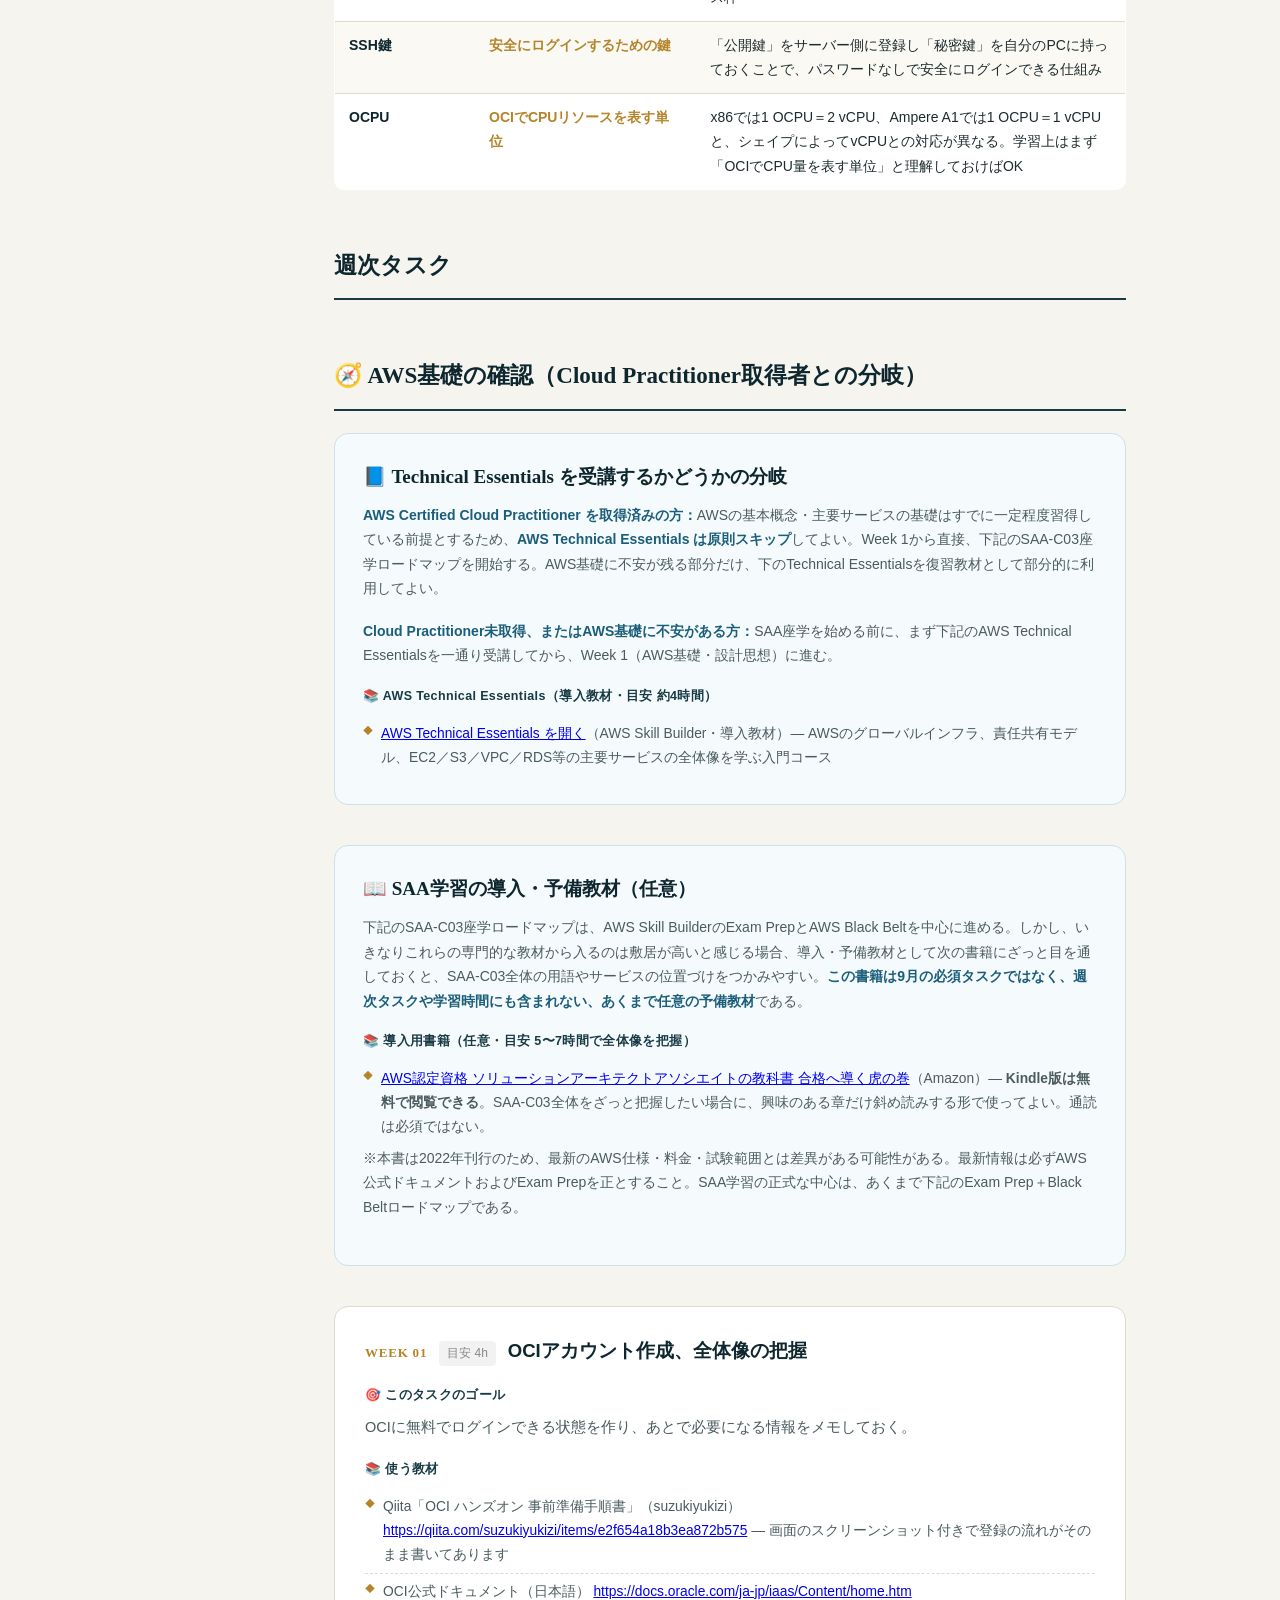
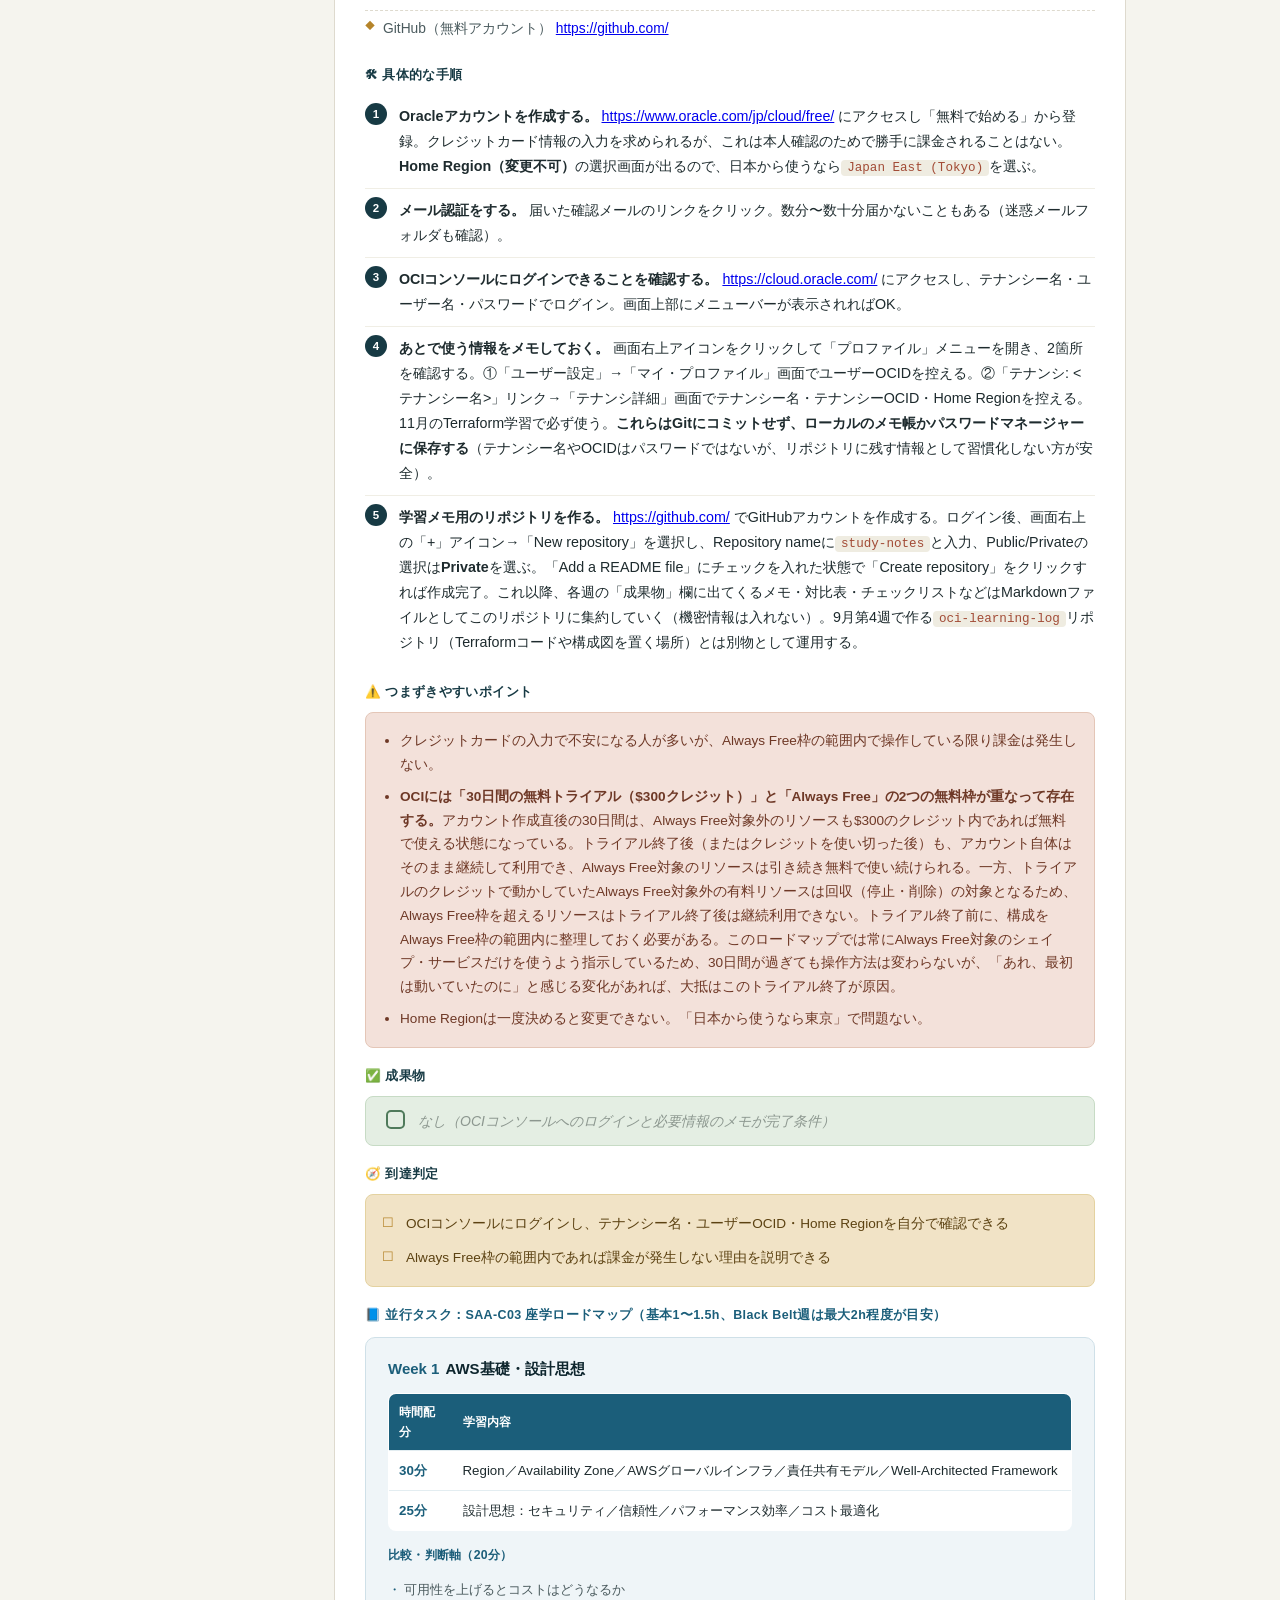
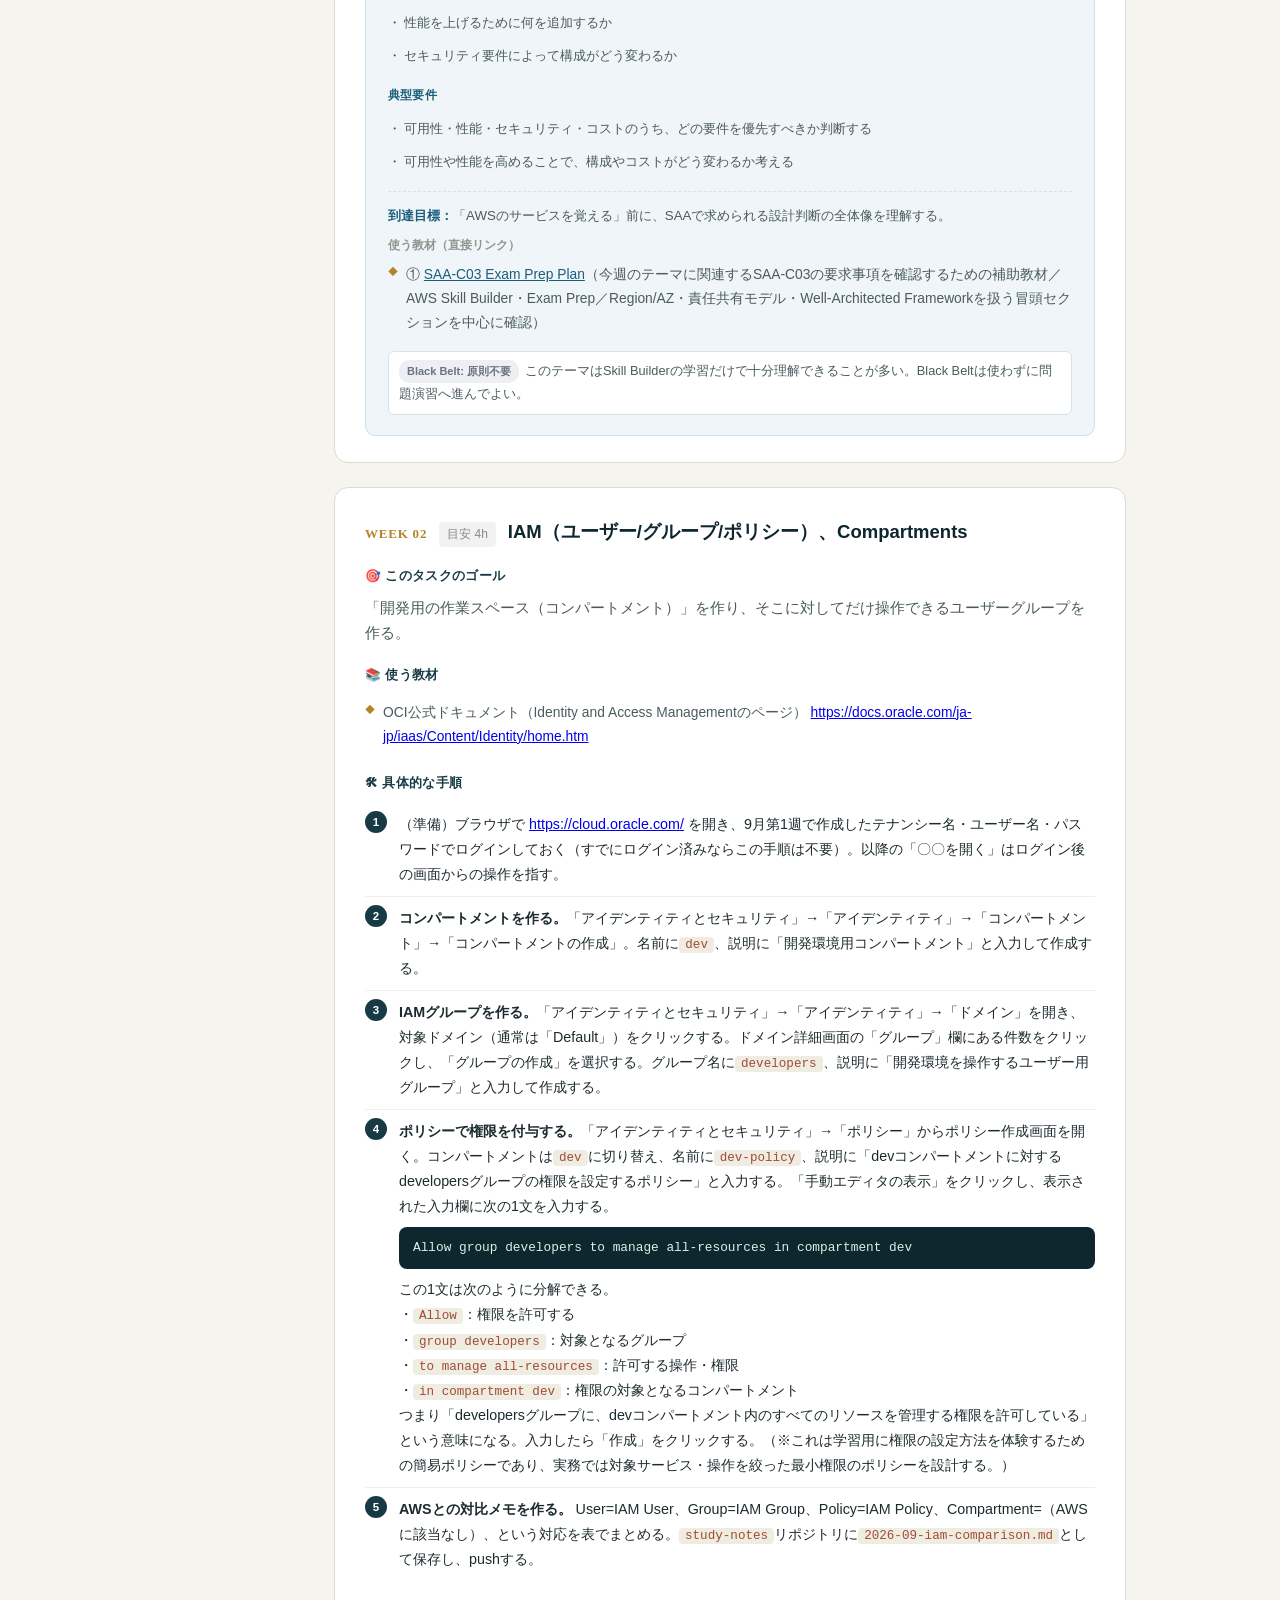
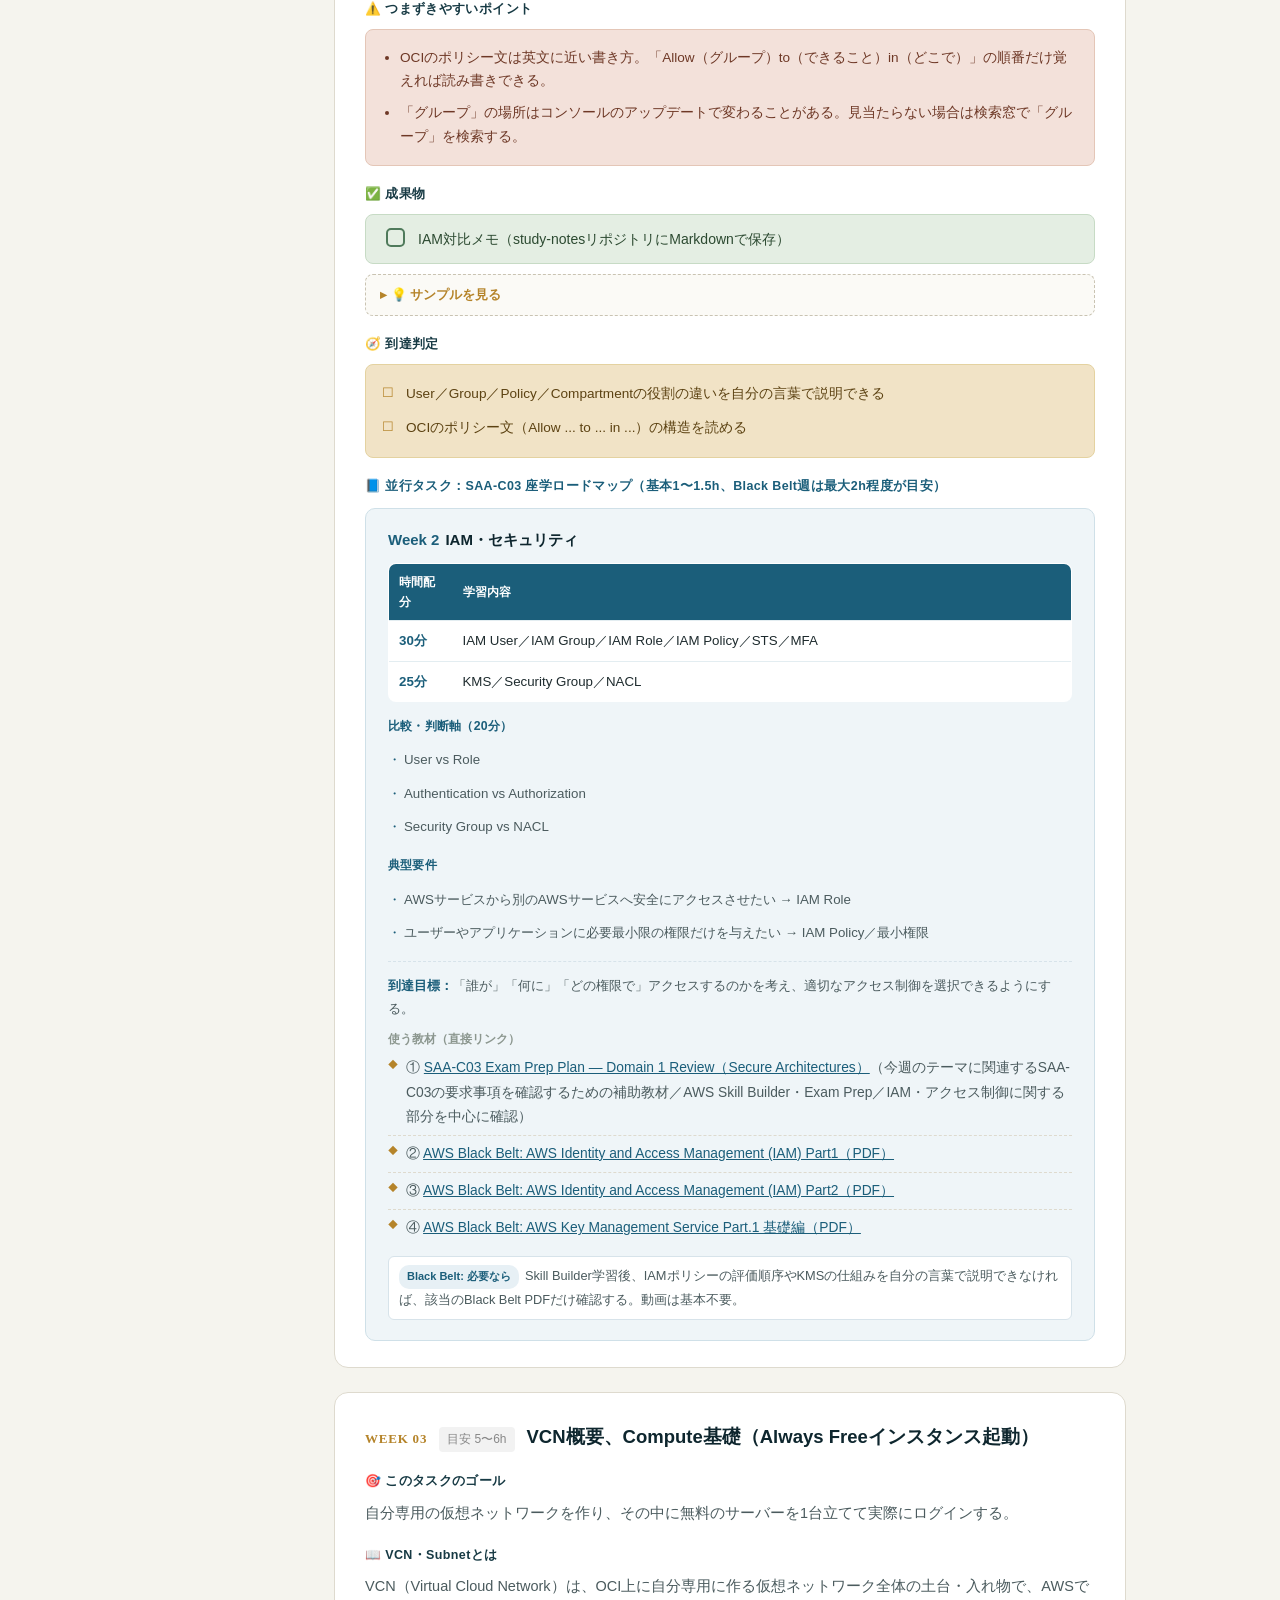
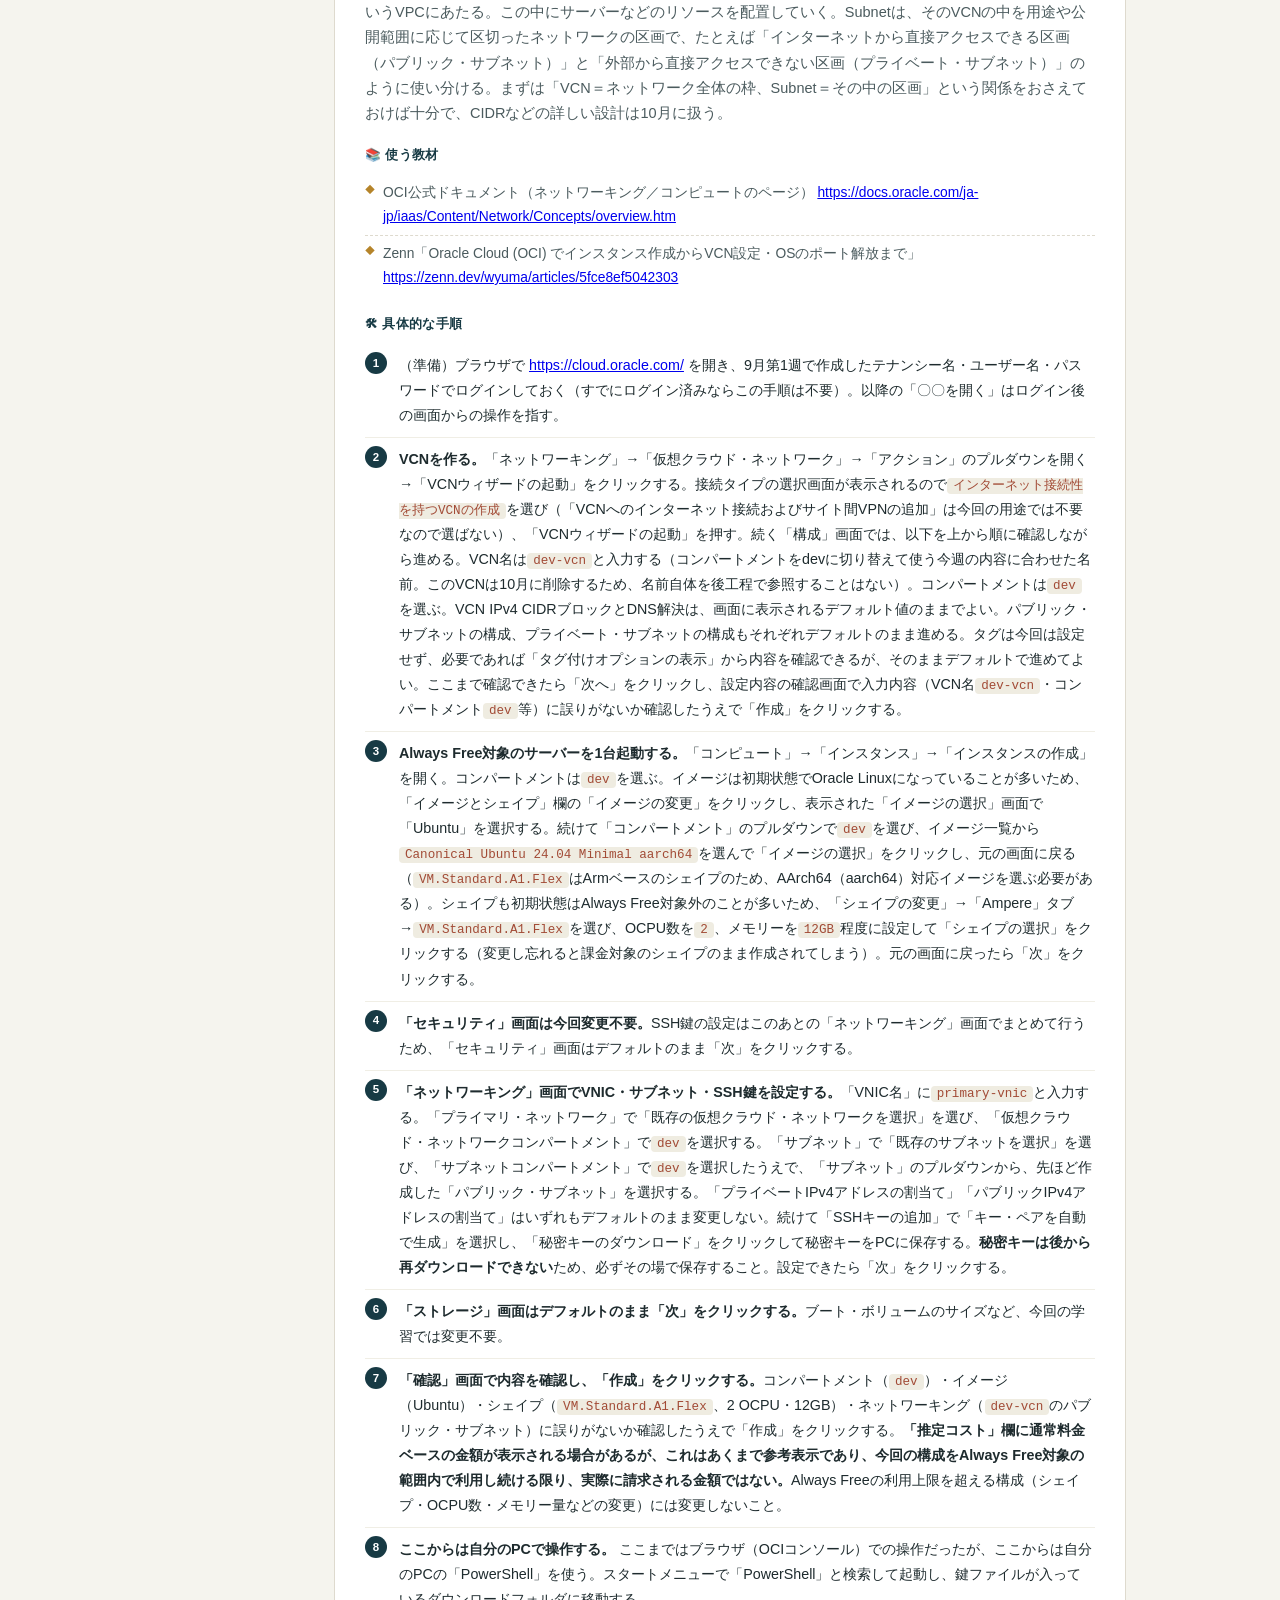
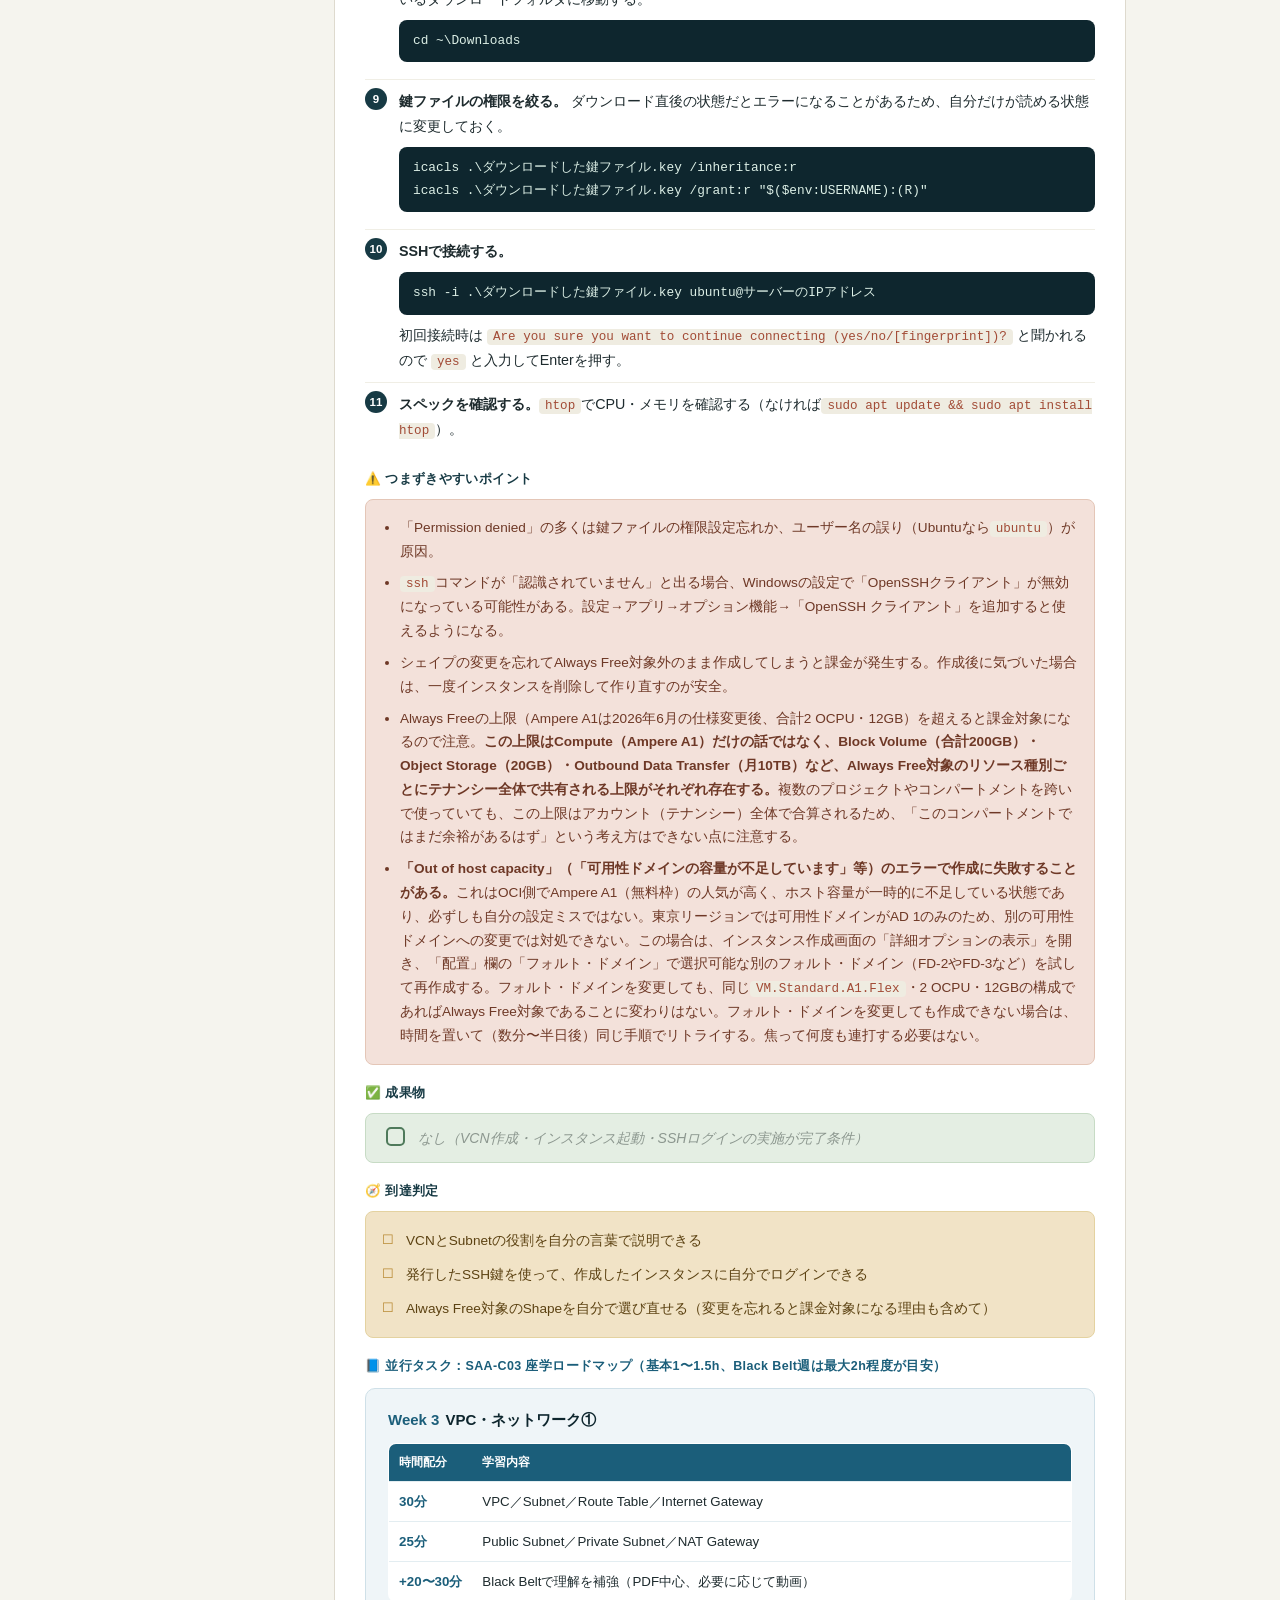
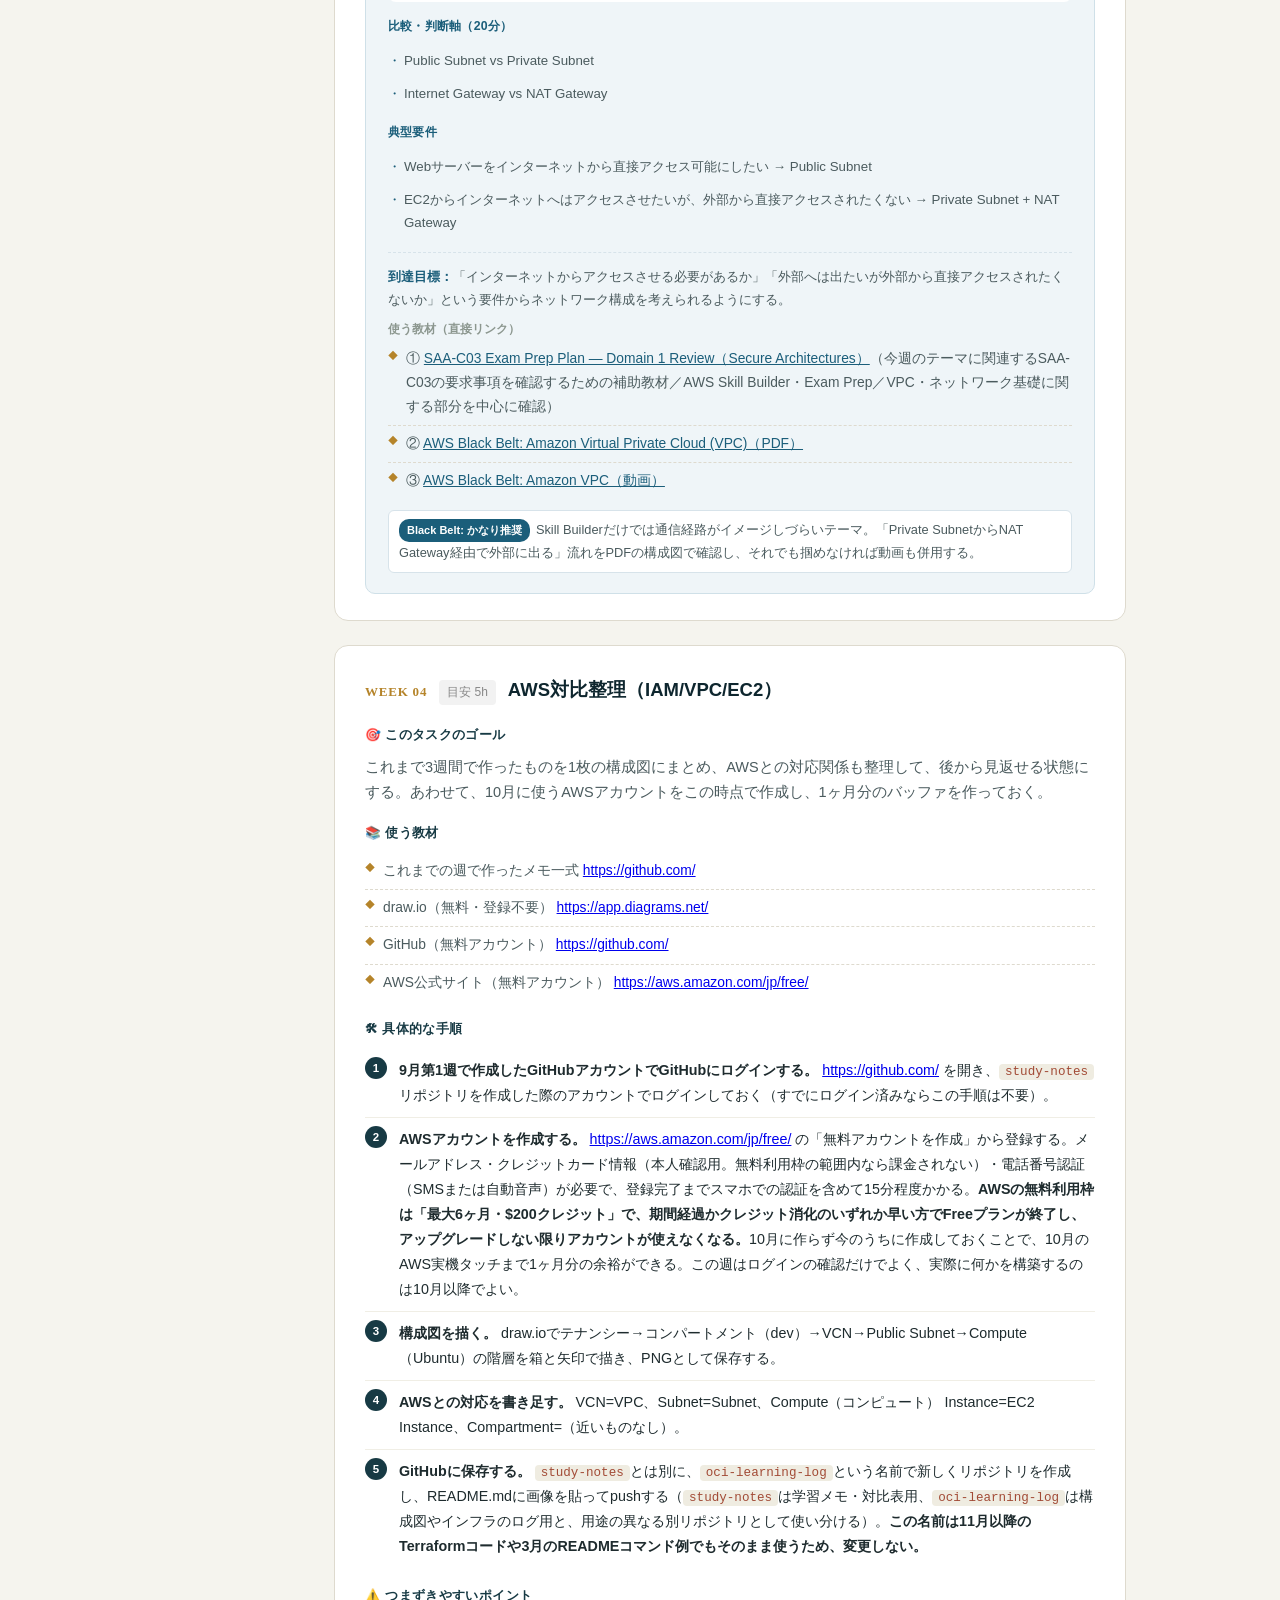
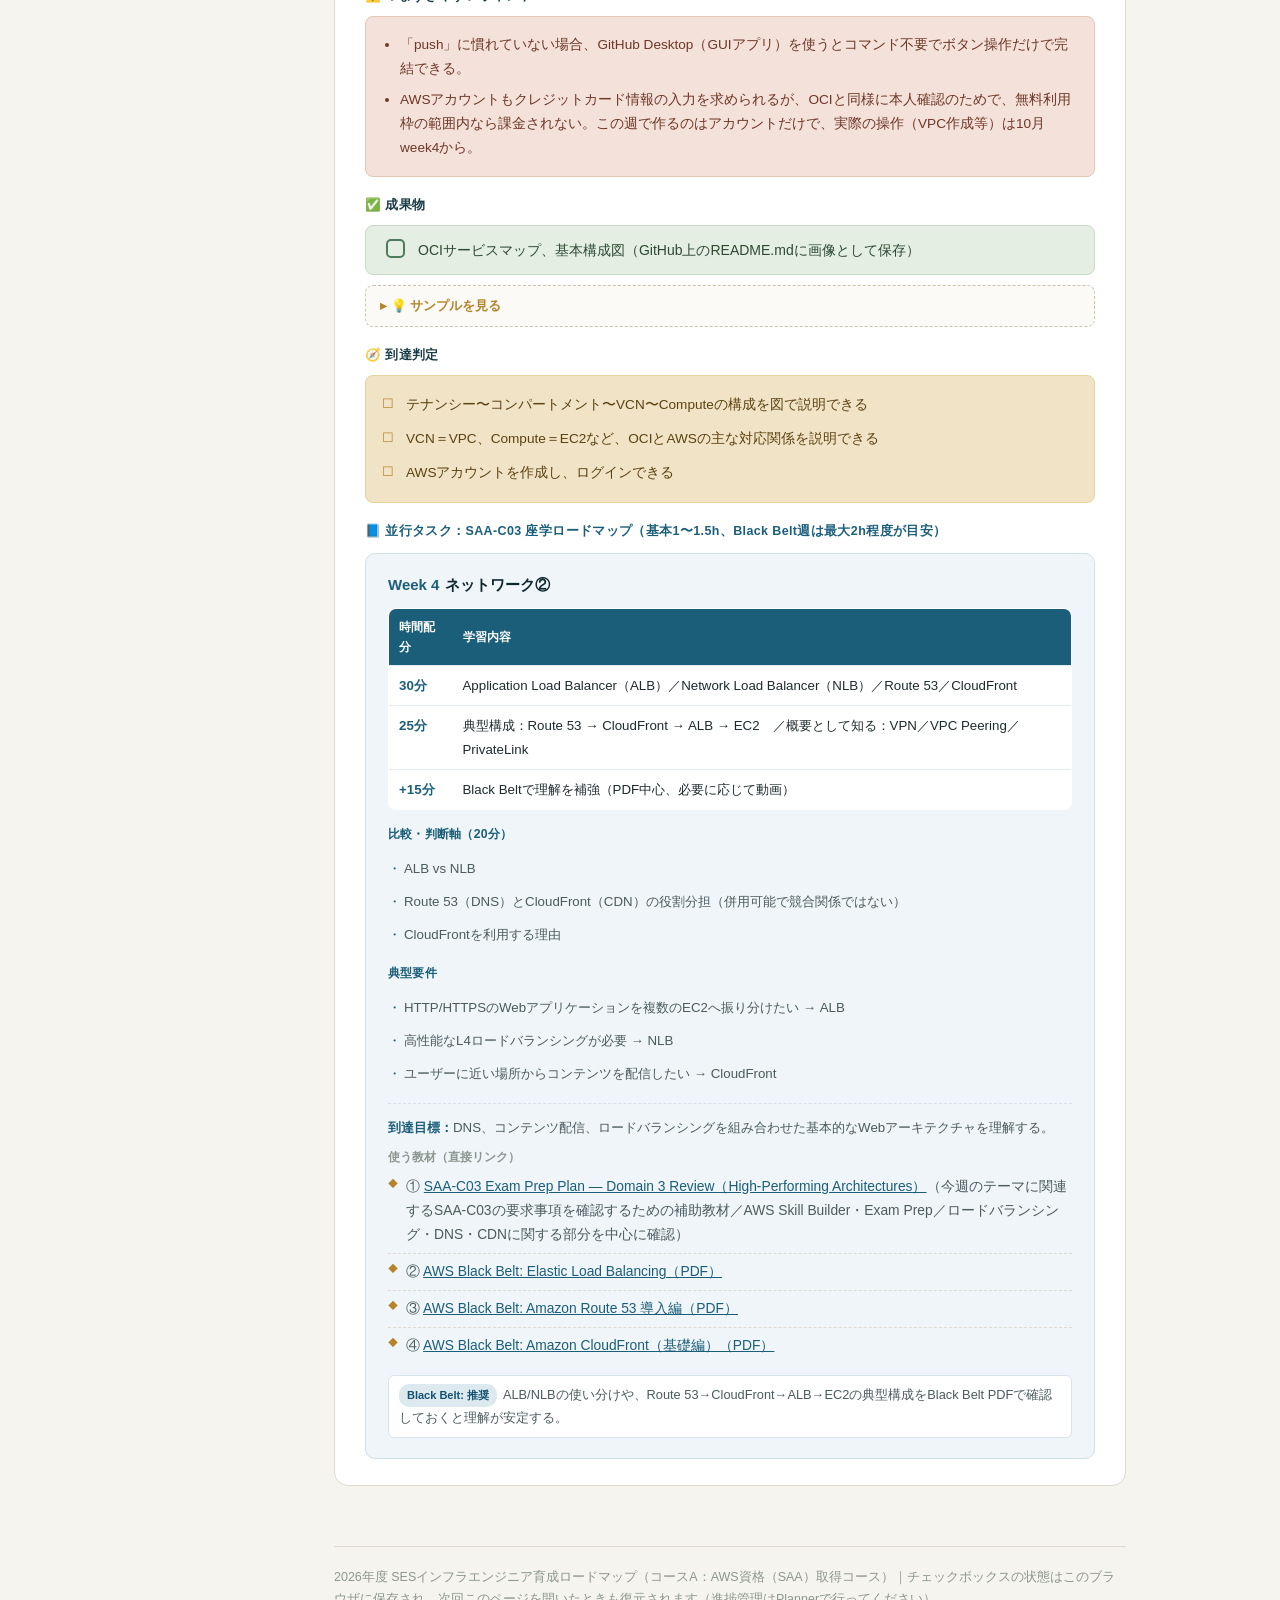
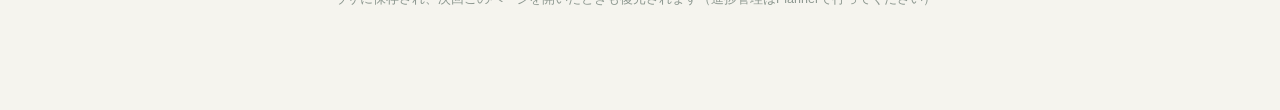
==== commit b1a04df0: "Add files via upload" ====
--- a/2026-09.html
+++ b/2026-09.html
@@ -143,7 +143,7 @@
       </div>
       <div class="block">
         <div class="block-label">🛠 具体的な手順</div>
-        <ol class="steps"><li>（準備）ブラウザで <a href="https://cloud.oracle.com/" target="_blank" rel="noopener">https://cloud.oracle.com/</a> を開き、9月第1週で作成したテナンシー名・ユーザー名・パスワードでログインしておく（すでにログイン済みならこの手順は不要）。以降の「〇〇を開く」はログイン後の画面からの操作を指す。</li><li><b>VCNを作る。</b>「ネットワーキング」→「仮想クラウド・ネットワーク」→「アクション」のプルダウンを開く→「VCNウィザードの起動」をクリックする。接続タイプの選択画面が表示されるので<code class="inline">インターネット接続性を持つVCNの作成</code>を選び（「VCNへのインターネット接続およびサイト間VPNの追加」は今回の用途では不要なので選ばない）、「VCNウィザードの起動」を押す。続く「構成」画面では、以下を上から順に確認しながら進める。VCN名は<code class="inline">dev-vcn</code>と入力する（コンパートメントをdevに切り替えて使う今週の内容に合わせた名前。このVCNは10月に削除するため、名前自体を後工程で参照することはない）。コンパートメントは<code class="inline">dev</code>を選ぶ。VCN IPv4 CIDRブロックとDNS解決は、画面に表示されるデフォルト値のままでよい。パブリック・サブネットの構成、プライベート・サブネットの構成もそれぞれデフォルトのまま進める。タグは今回は設定せず、必要であれば「タグ付けオプションの表示」から内容を確認できるが、そのままデフォルトで進めてよい。ここまで確認できたら「次へ」をクリックし、設定内容の確認画面で入力内容（VCN名<code class="inline">dev-vcn</code>・コンパートメント<code class="inline">dev</code>等）に誤りがないか確認したうえで「作成」をクリックする。</li><li><b>Always Free対象のサーバーを1台起動する。</b>「コンピュート」→「インスタンス」→「インスタンスの作成」を開く。コンパートメントは<code class="inline">dev</code>を選ぶ。イメージは初期状態でOracle Linuxになっていることが多いため、「イメージとシェイプ」欄の「イメージの変更」をクリックし、表示された「イメージの選択」画面で「Ubuntu」を選択する。続けて「コンパートメント」のプルダウンで<code class="inline">dev</code>を選び、イメージ一覧から<code class="inline">Canonical Ubuntu 24.04 Minimal aarch64</code>を選んで「イメージの選択」をクリックし、元の画面に戻る（<code class="inline">VM.Standard.A1.Flex</code>はArmベースのシェイプのため、AArch64（aarch64）対応イメージを選ぶ必要がある）。シェイプも初期状態はAlways Free対象外のことが多いため、「シェイプの変更」→「Ampere」タブ→<code class="inline">VM.Standard.A1.Flex</code>を選び、OCPU数を<code class="inline">2</code>、メモリーを<code class="inline">12GB</code>程度に設定して「シェイプの選択」をクリックする（変更し忘れると課金対象のシェイプのまま作成されてしまう）。元の画面に戻ったら「次」をクリックする。</li><li><b>「セキュリティ」画面は今回変更不要。</b>SSH鍵の設定はこのあとの「ネットワーキング」画面でまとめて行うため、「セキュリティ」画面はデフォルトのまま「次」をクリックする。</li><li><b>「ネットワーキング」画面でVNIC・サブネット・SSH鍵を設定する。</b>「VNIC名」に<code class="inline">primary-vnic</code>と入力する。「プライマリ・ネットワーク」で「既存の仮想クラウド・ネットワークを選択」を選び、「仮想クラウド・ネットワークコンパートメント」で<code class="inline">dev</code>を選択する。「サブネット」で「既存のサブネットを選択」を選び、「サブネットコンパートメント」で<code class="inline">dev</code>を選択したうえで、「サブネット」のプルダウンから9月Week3で作成したVCNの「パブリック・サブネット」を選択する。「プライベートIPv4アドレスの割当て」「パブリックIPv4アドレスの割当て」はいずれもデフォルトのまま変更しない。続けて「SSHキーの追加」で「キー・ペアを自動で生成」を選択し、「秘密キーのダウンロード」をクリックして秘密キーをPCに保存する。<b>秘密キーは後から再ダウンロードできない</b>ため、必ずその場で保存すること。設定できたら「次」をクリックする。</li><li><b>「ストレージ」画面はデフォルトのまま「次」をクリックする。</b>ブート・ボリュームのサイズなど、今回の学習では変更不要。</li><li><b>「確認」画面で内容を確認し、「作成」をクリックする。</b>コンパートメント（<code class="inline">dev</code>）・イメージ（Ubuntu）・シェイプ（<code class="inline">VM.Standard.A1.Flex</code>、2 OCPU・12GB）・ネットワーキング（<code class="inline">dev-vcn</code>のパブリック・サブネット）に誤りがないか確認したうえで「作成」をクリックする。<b>「推定コスト」欄に通常料金ベースの金額が表示される場合があるが、これはあくまで参考表示であり、今回の構成をAlways Free対象の範囲内で利用し続ける限り、実際に請求される金額ではない。</b>Always Freeの利用上限を超える構成（シェイプ・OCPU数・メモリー量などの変更）には変更しないこと。</li><li><b>ここからは自分のPCで操作する。</b> ここまではブラウザ（OCIコンソール）での操作だったが、ここからは自分のPCの「PowerShell」を使う。スタートメニューで「PowerShell」と検索して起動し、鍵ファイルが入っているダウンロードフォルダに移動する。<div class="cmd">cd ~\Downloads</div></li><li><b>鍵ファイルの権限を絞る。</b> ダウンロード直後の状態だとエラーになることがあるため、自分だけが読める状態に変更しておく。<div class="cmd">icacls .\ダウンロードした鍵ファイル.key /inheritance:r
+        <ol class="steps"><li>（準備）ブラウザで <a href="https://cloud.oracle.com/" target="_blank" rel="noopener">https://cloud.oracle.com/</a> を開き、9月第1週で作成したテナンシー名・ユーザー名・パスワードでログインしておく（すでにログイン済みならこの手順は不要）。以降の「〇〇を開く」はログイン後の画面からの操作を指す。</li><li><b>VCNを作る。</b>「ネットワーキング」→「仮想クラウド・ネットワーク」→「アクション」のプルダウンを開く→「VCNウィザードの起動」をクリックする。接続タイプの選択画面が表示されるので<code class="inline">インターネット接続性を持つVCNの作成</code>を選び（「VCNへのインターネット接続およびサイト間VPNの追加」は今回の用途では不要なので選ばない）、「VCNウィザードの起動」を押す。続く「構成」画面では、以下を上から順に確認しながら進める。VCN名は<code class="inline">dev-vcn</code>と入力する（コンパートメントをdevに切り替えて使う今週の内容に合わせた名前。このVCNは10月に削除するため、名前自体を後工程で参照することはない）。コンパートメントは<code class="inline">dev</code>を選ぶ。VCN IPv4 CIDRブロックとDNS解決は、画面に表示されるデフォルト値のままでよい。パブリック・サブネットの構成、プライベート・サブネットの構成もそれぞれデフォルトのまま進める。タグは今回は設定せず、必要であれば「タグ付けオプションの表示」から内容を確認できるが、そのままデフォルトで進めてよい。ここまで確認できたら「次へ」をクリックし、設定内容の確認画面で入力内容（VCN名<code class="inline">dev-vcn</code>・コンパートメント<code class="inline">dev</code>等）に誤りがないか確認したうえで「作成」をクリックする。</li><li><b>Always Free対象のサーバーを1台起動する。</b>「コンピュート」→「インスタンス」→「インスタンスの作成」を開く。コンパートメントは<code class="inline">dev</code>を選ぶ。イメージは初期状態でOracle Linuxになっていることが多いため、「イメージとシェイプ」欄の「イメージの変更」をクリックし、表示された「イメージの選択」画面で「Ubuntu」を選択する。続けて「コンパートメント」のプルダウンで<code class="inline">dev</code>を選び、イメージ一覧から<code class="inline">Canonical Ubuntu 24.04 Minimal aarch64</code>を選んで「イメージの選択」をクリックし、元の画面に戻る（<code class="inline">VM.Standard.A1.Flex</code>はArmベースのシェイプのため、AArch64（aarch64）対応イメージを選ぶ必要がある）。シェイプも初期状態はAlways Free対象外のことが多いため、「シェイプの変更」→「Ampere」タブ→<code class="inline">VM.Standard.A1.Flex</code>を選び、OCPU数を<code class="inline">2</code>、メモリーを<code class="inline">12GB</code>程度に設定して「シェイプの選択」をクリックする（変更し忘れると課金対象のシェイプのまま作成されてしまう）。元の画面に戻ったら「次」をクリックする。</li><li><b>「セキュリティ」画面は今回変更不要。</b>SSH鍵の設定はこのあとの「ネットワーキング」画面でまとめて行うため、「セキュリティ」画面はデフォルトのまま「次」をクリックする。</li><li><b>「ネットワーキング」画面でVNIC・サブネット・SSH鍵を設定する。</b>「VNIC名」に<code class="inline">primary-vnic</code>と入力する。「プライマリ・ネットワーク」で「既存の仮想クラウド・ネットワークを選択」を選び、「仮想クラウド・ネットワークコンパートメント」で<code class="inline">dev</code>を選択する。「サブネット」で「既存のサブネットを選択」を選び、「サブネットコンパートメント」で<code class="inline">dev</code>を選択したうえで、「サブネット」のプルダウンから、先ほど作成した「パブリック・サブネット」を選択する。「プライベートIPv4アドレスの割当て」「パブリックIPv4アドレスの割当て」はいずれもデフォルトのまま変更しない。続けて「SSHキーの追加」で「キー・ペアを自動で生成」を選択し、「秘密キーのダウンロード」をクリックして秘密キーをPCに保存する。<b>秘密キーは後から再ダウンロードできない</b>ため、必ずその場で保存すること。設定できたら「次」をクリックする。</li><li><b>「ストレージ」画面はデフォルトのまま「次」をクリックする。</b>ブート・ボリュームのサイズなど、今回の学習では変更不要。</li><li><b>「確認」画面で内容を確認し、「作成」をクリックする。</b>コンパートメント（<code class="inline">dev</code>）・イメージ（Ubuntu）・シェイプ（<code class="inline">VM.Standard.A1.Flex</code>、2 OCPU・12GB）・ネットワーキング（<code class="inline">dev-vcn</code>のパブリック・サブネット）に誤りがないか確認したうえで「作成」をクリックする。<b>「推定コスト」欄に通常料金ベースの金額が表示される場合があるが、これはあくまで参考表示であり、今回の構成をAlways Free対象の範囲内で利用し続ける限り、実際に請求される金額ではない。</b>Always Freeの利用上限を超える構成（シェイプ・OCPU数・メモリー量などの変更）には変更しないこと。</li><li><b>ここからは自分のPCで操作する。</b> ここまではブラウザ（OCIコンソール）での操作だったが、ここからは自分のPCの「PowerShell」を使う。スタートメニューで「PowerShell」と検索して起動し、鍵ファイルが入っているダウンロードフォルダに移動する。<div class="cmd">cd ~\Downloads</div></li><li><b>鍵ファイルの権限を絞る。</b> ダウンロード直後の状態だとエラーになることがあるため、自分だけが読める状態に変更しておく。<div class="cmd">icacls .\ダウンロードした鍵ファイル.key /inheritance:r
 icacls .\ダウンロードした鍵ファイル.key /grant:r "$($env:USERNAME):(R)"</div></li><li><b>SSHで接続する。</b><div class="cmd">ssh -i .\ダウンロードした鍵ファイル.key ubuntu@サーバーのIPアドレス</div> 初回接続時は <code class="inline">Are you sure you want to continue connecting (yes/no/[fingerprint])?</code> と聞かれるので <code class="inline">yes</code> と入力してEnterを押す。</li><li><b>スペックを確認する。</b><code class="inline">htop</code>でCPU・メモリを確認する（なければ<code class="inline">sudo apt update &amp;&amp; sudo apt install htop</code>）。</li></ol>
       </div>
       <div class="block">
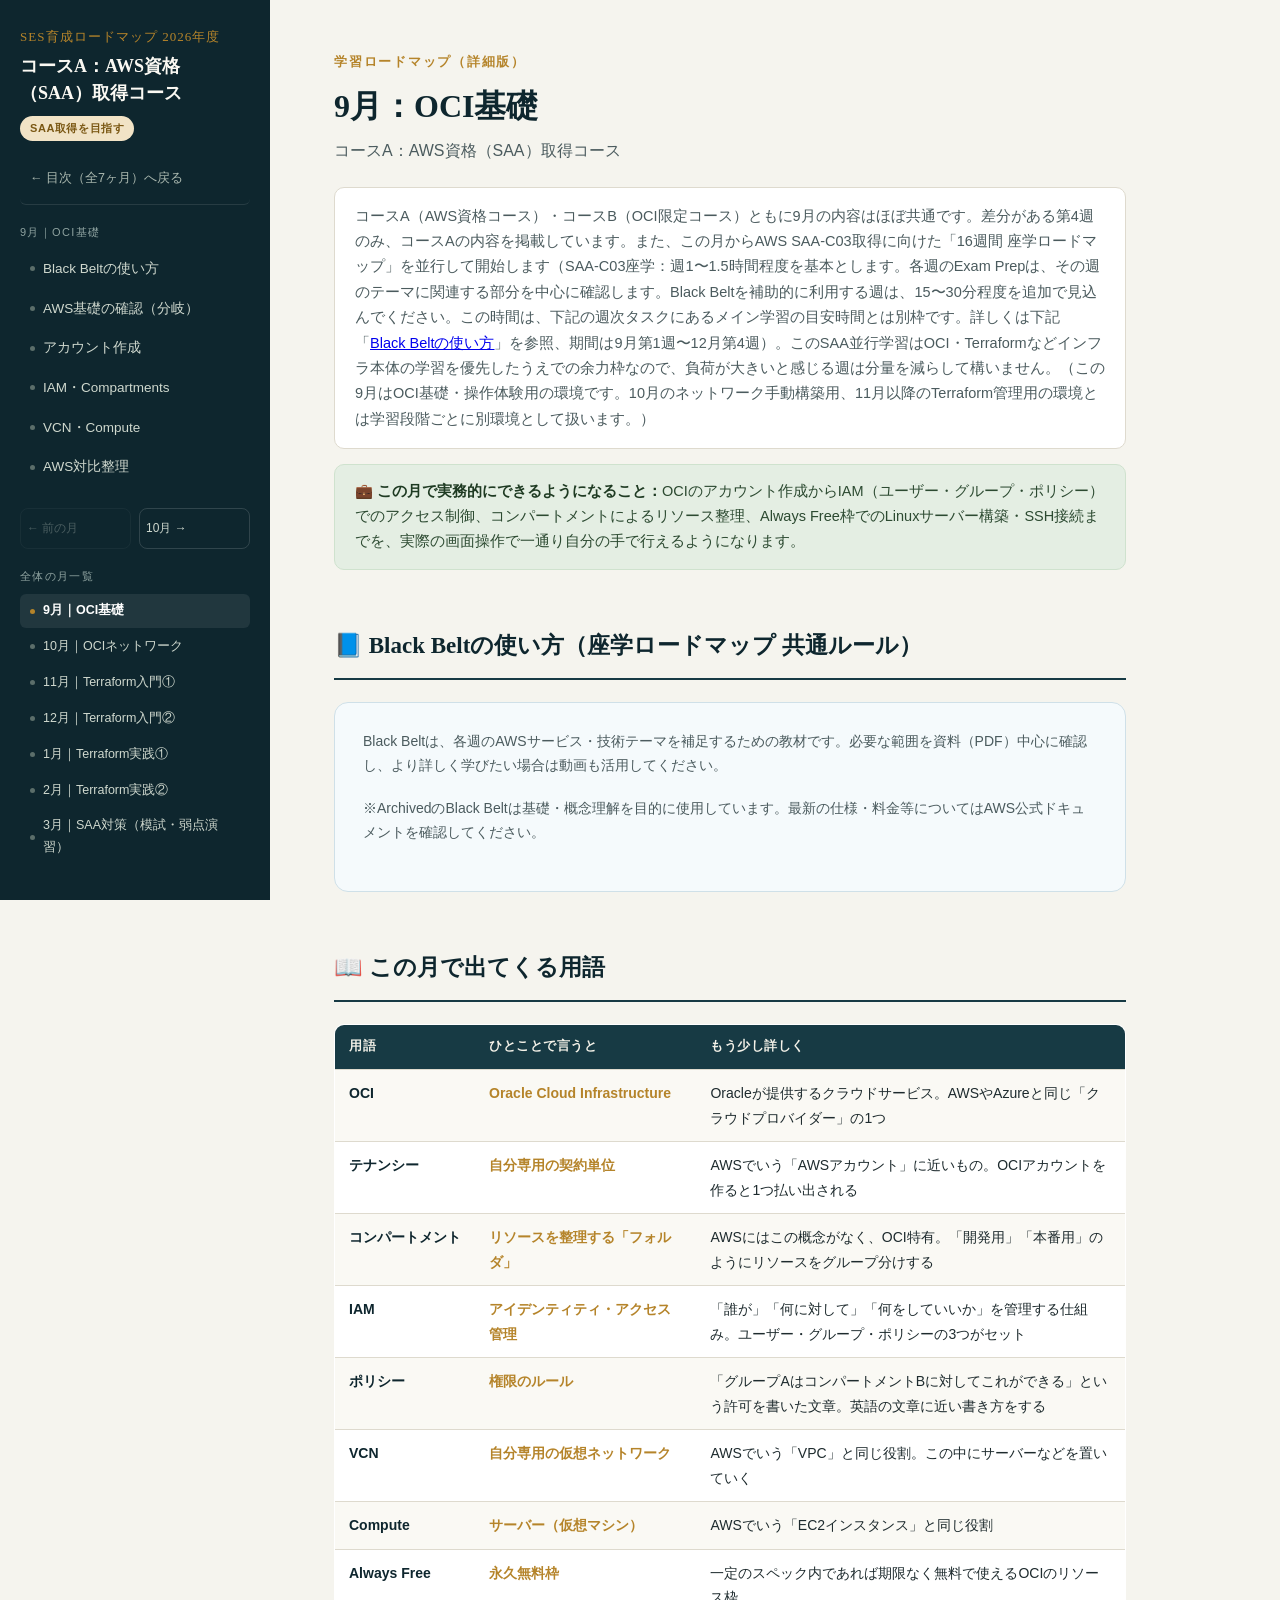
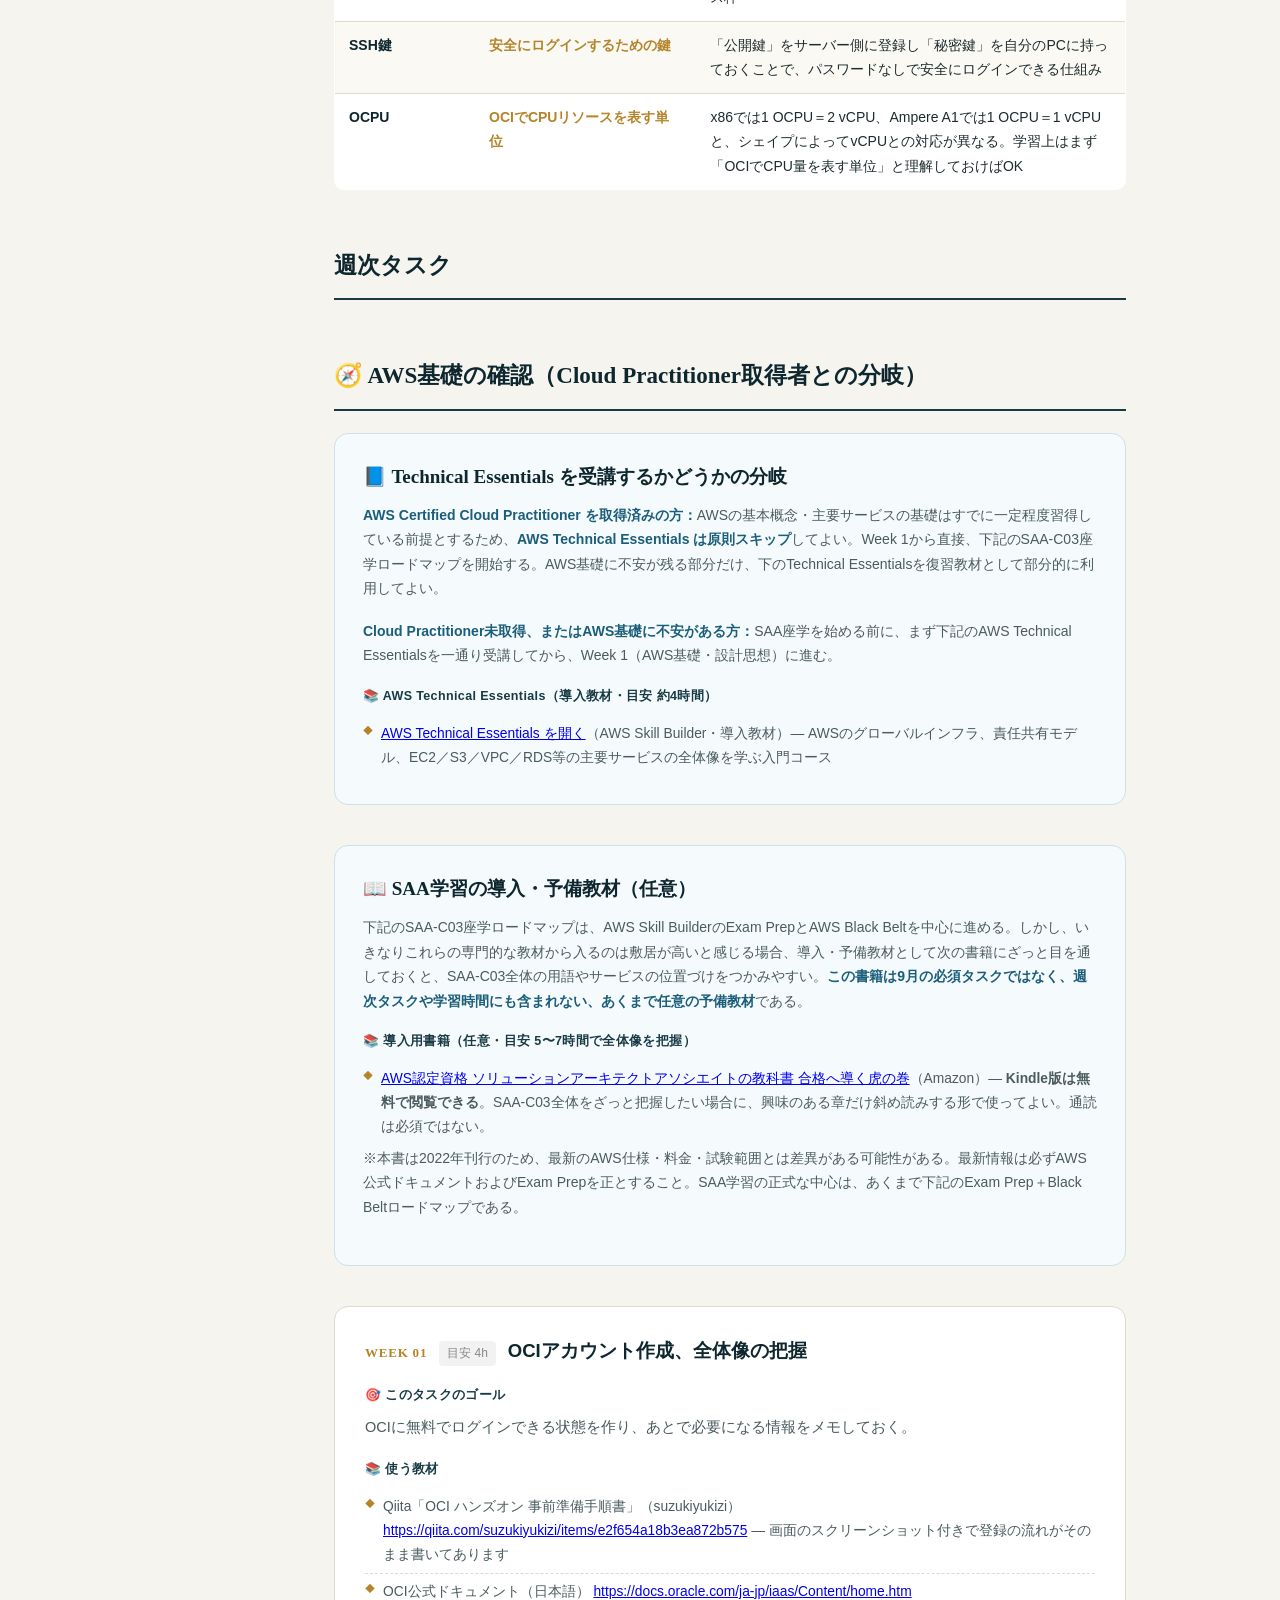
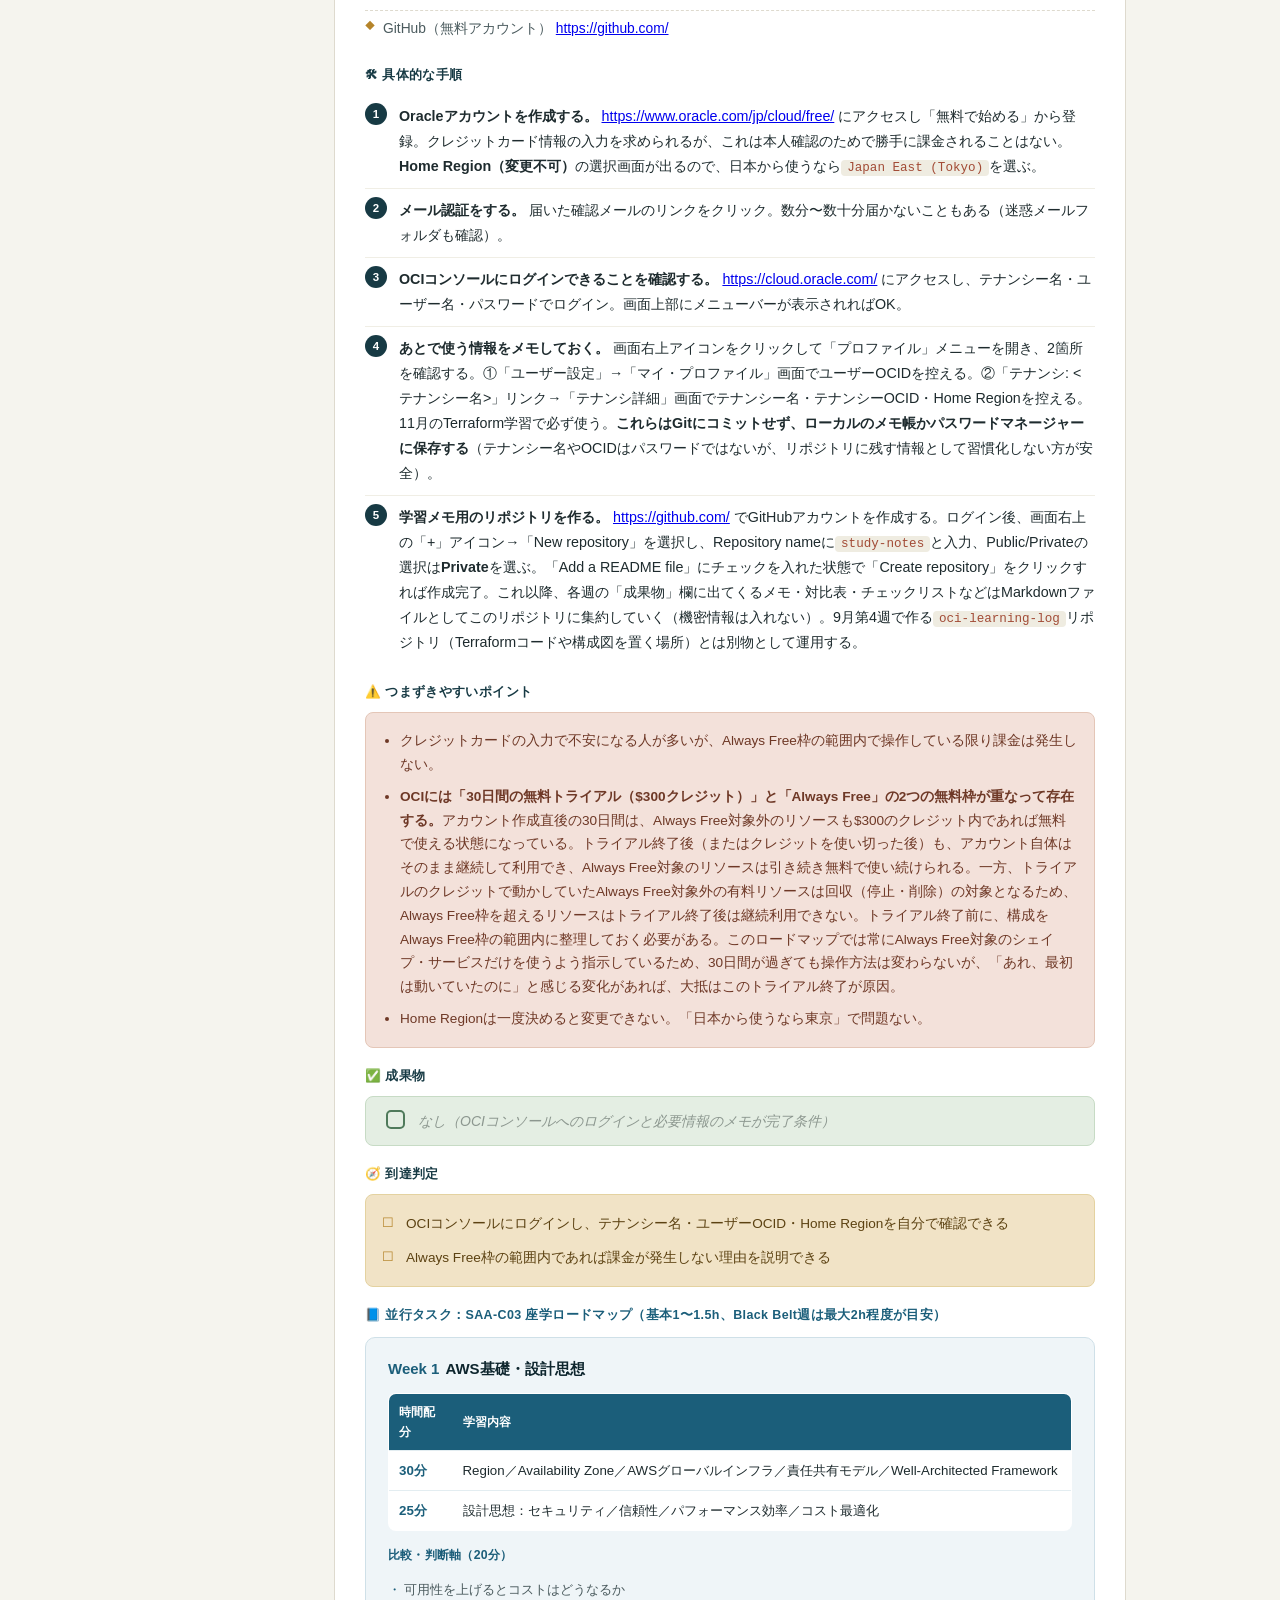
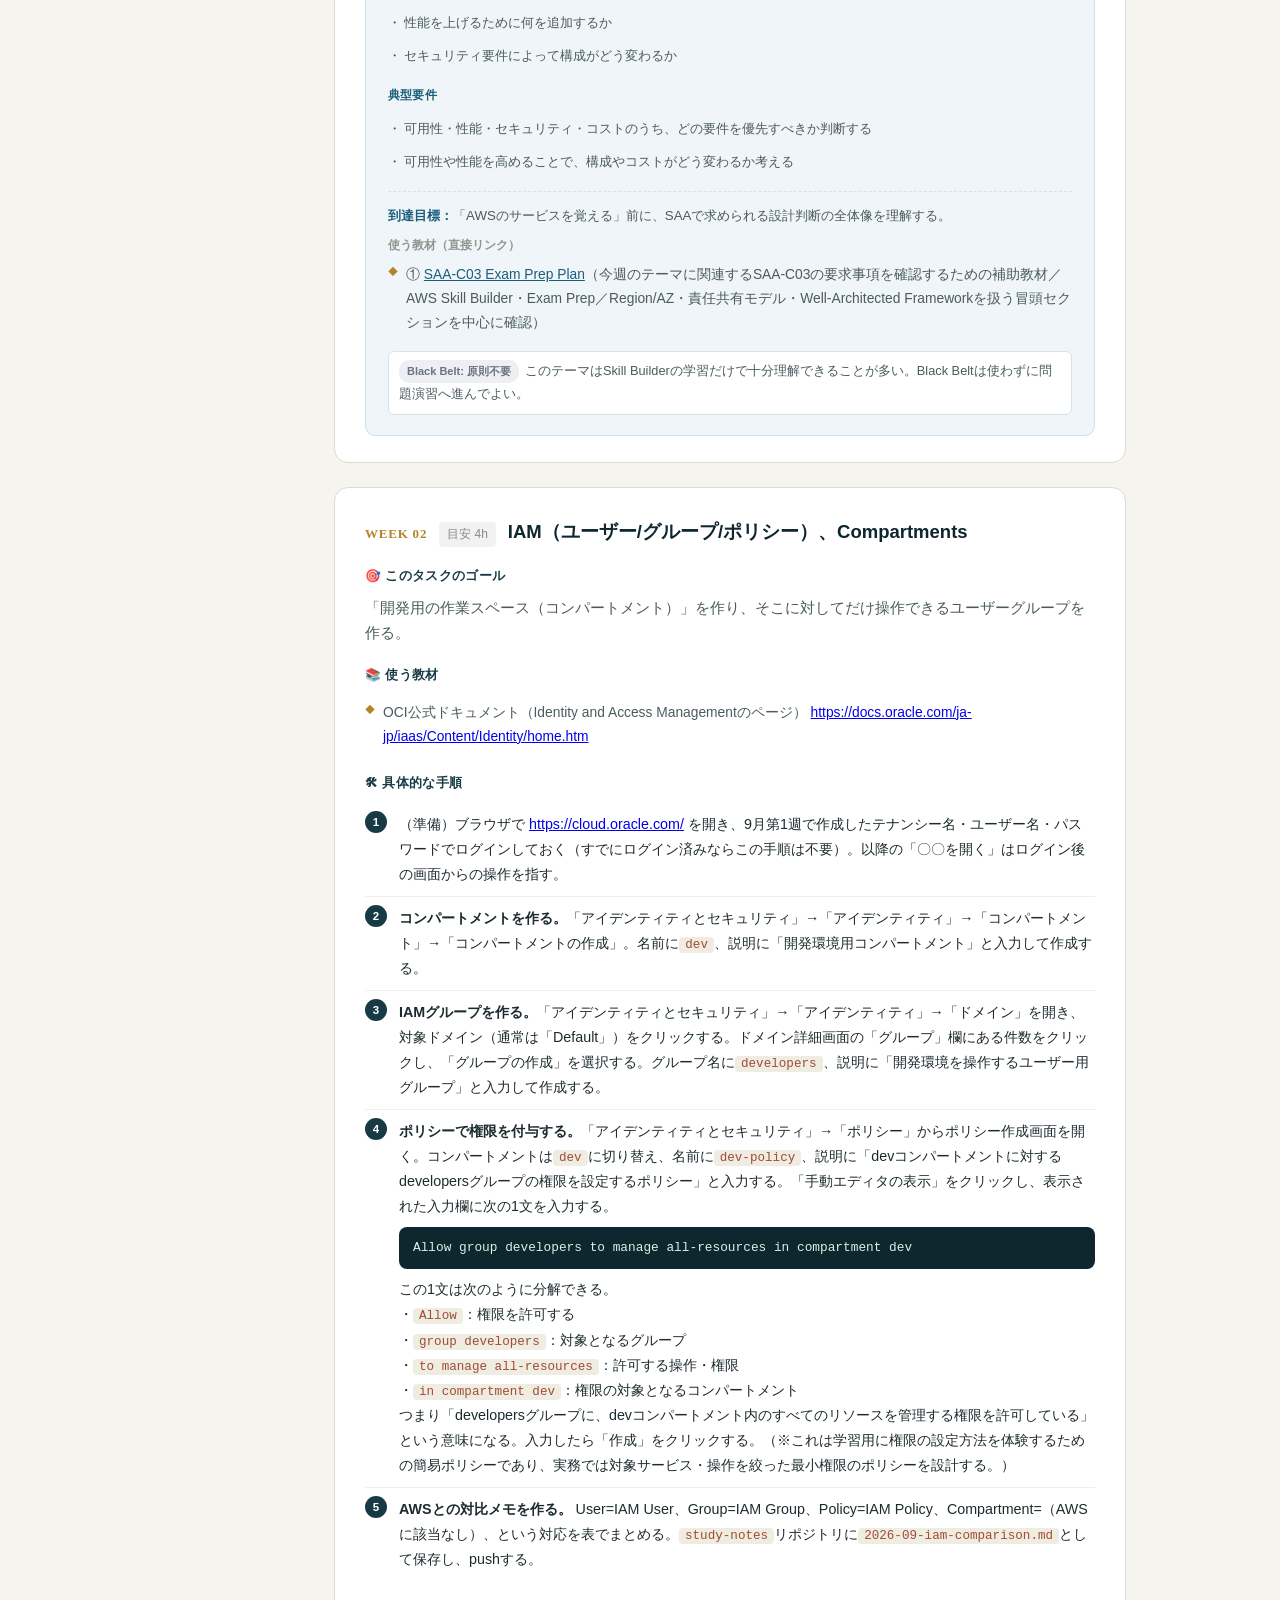
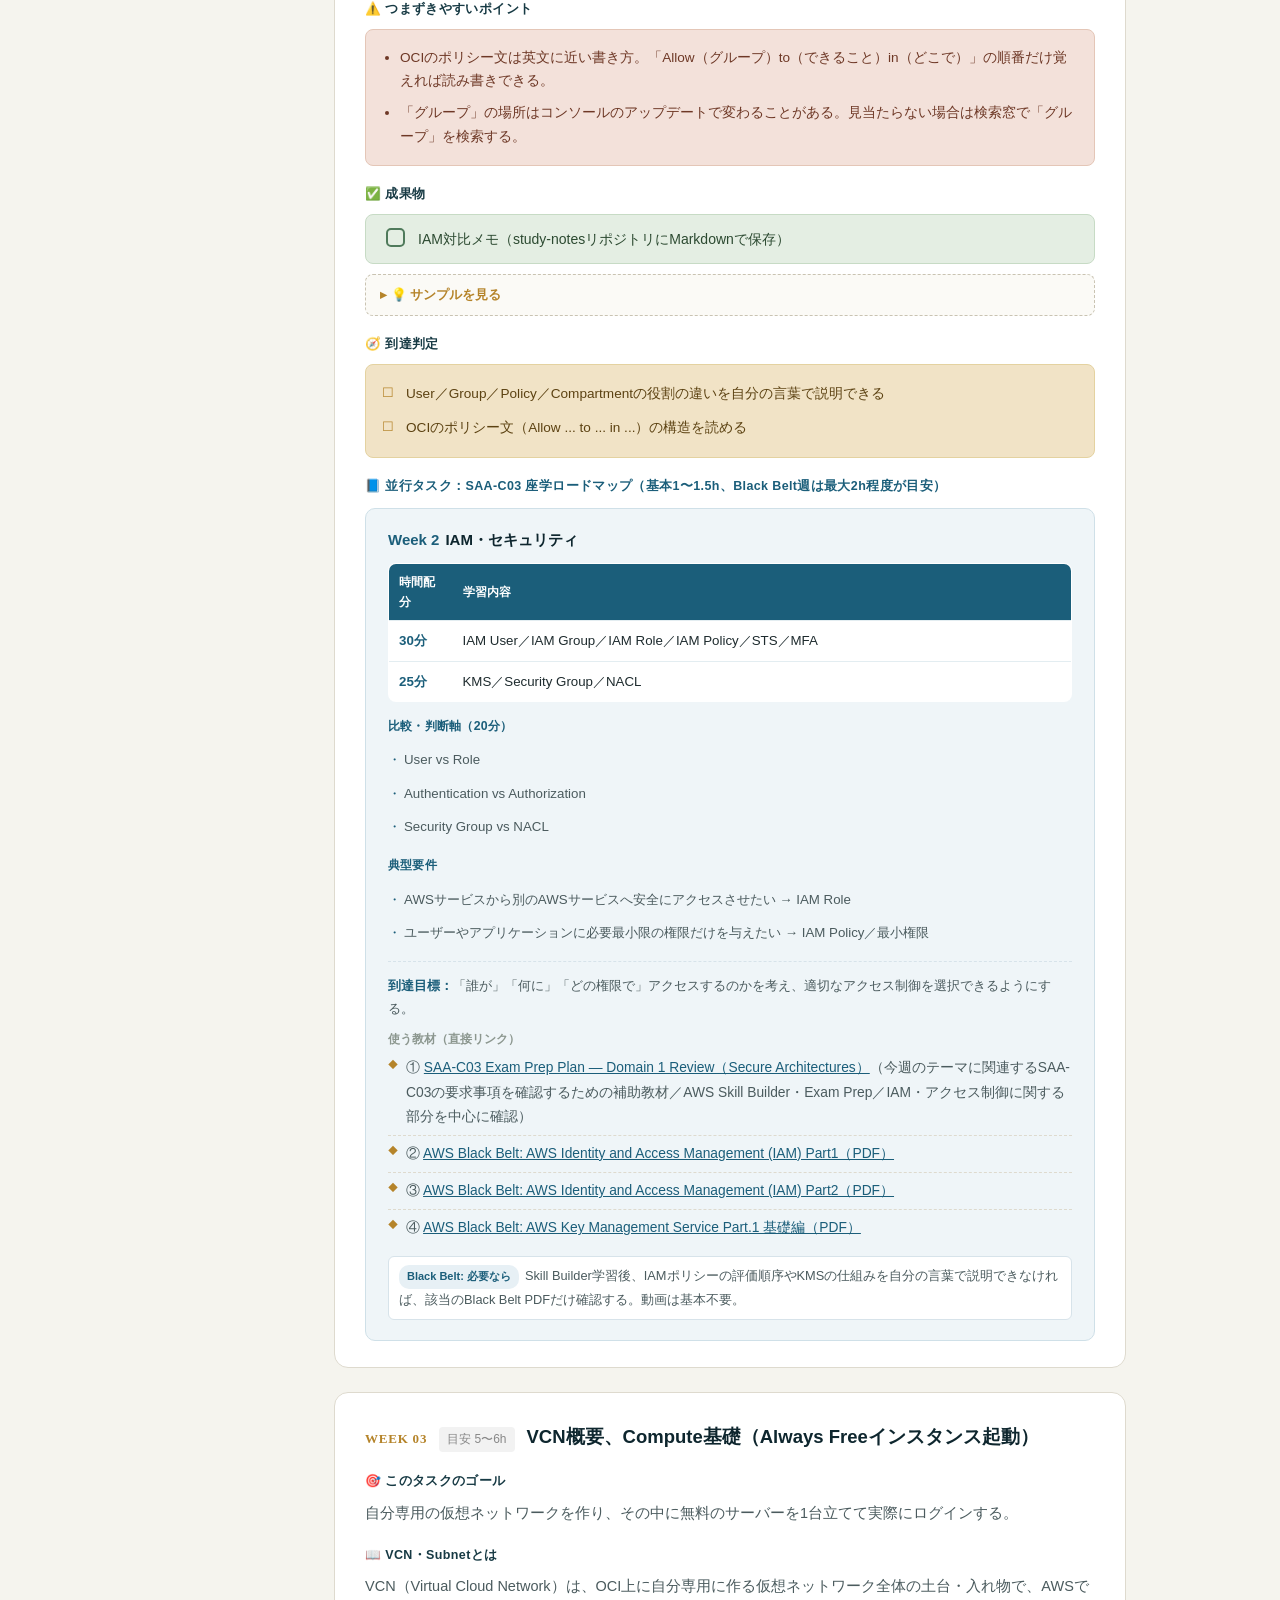
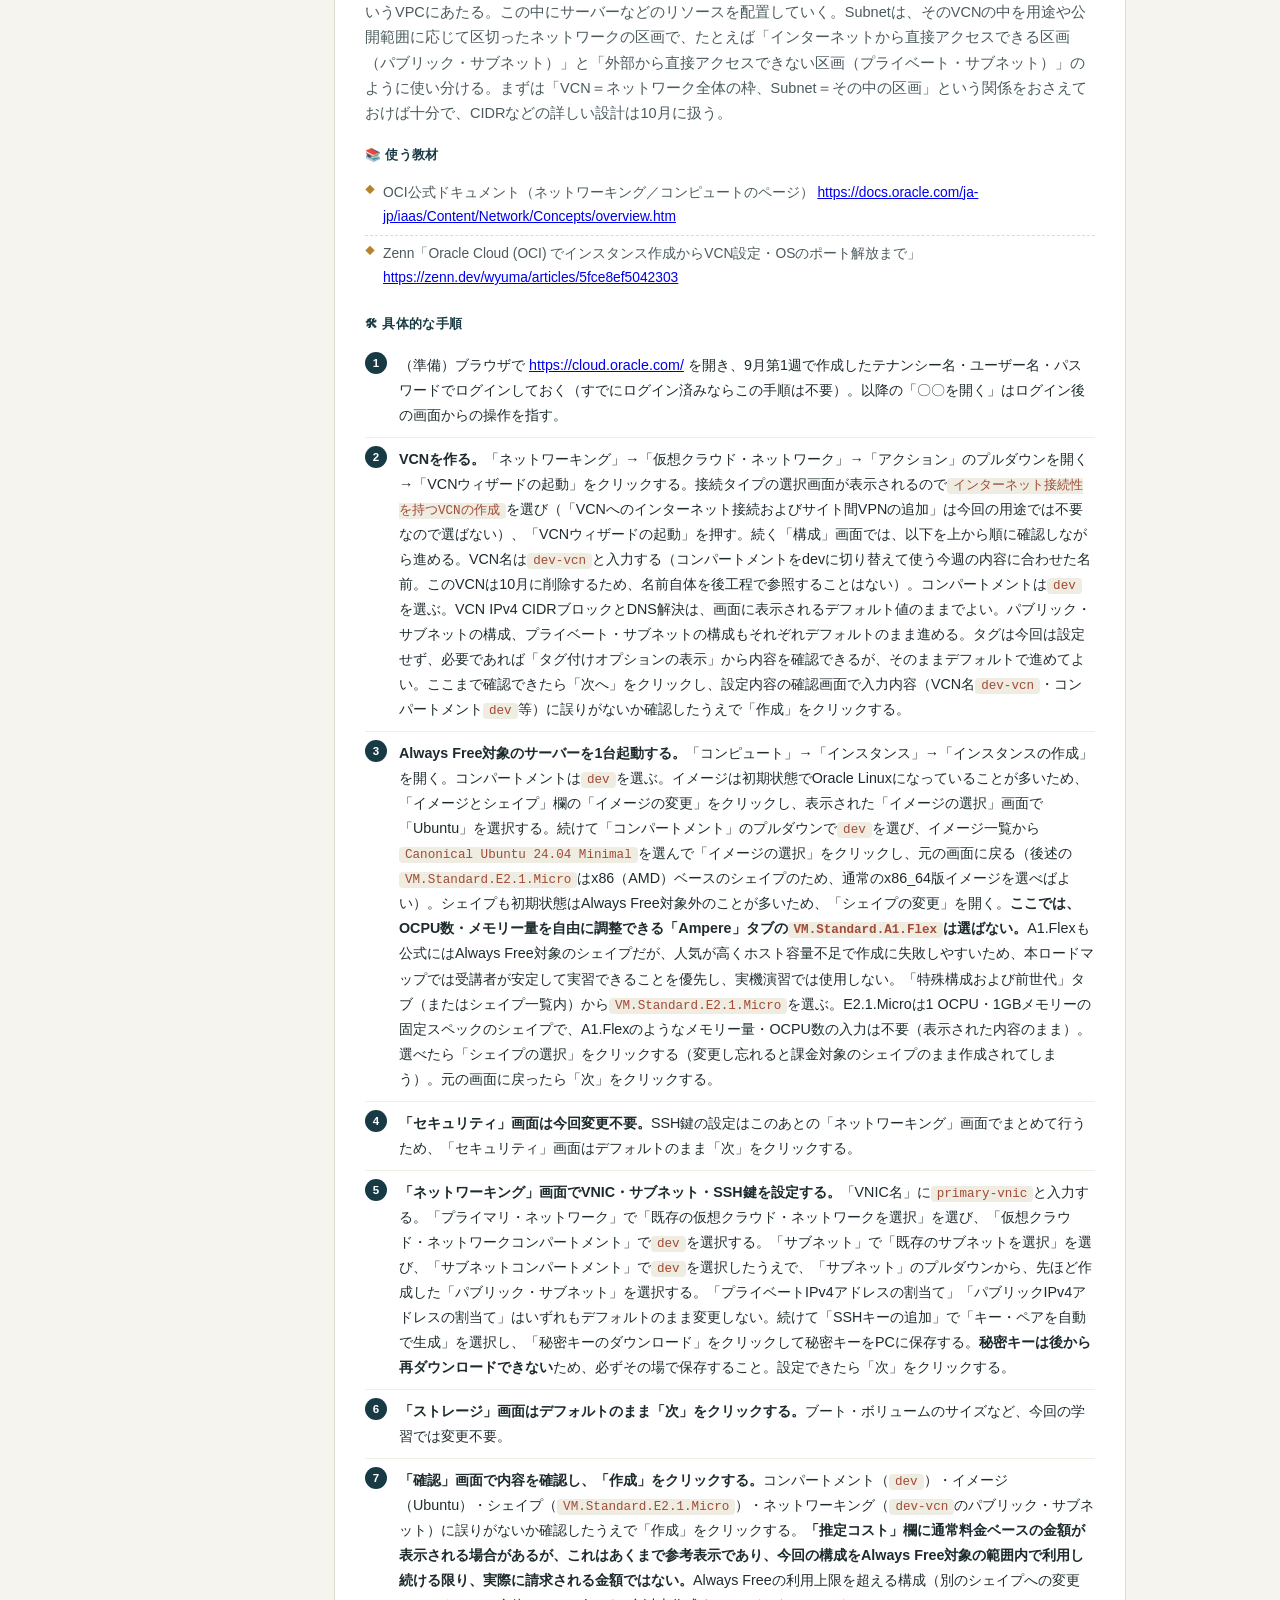
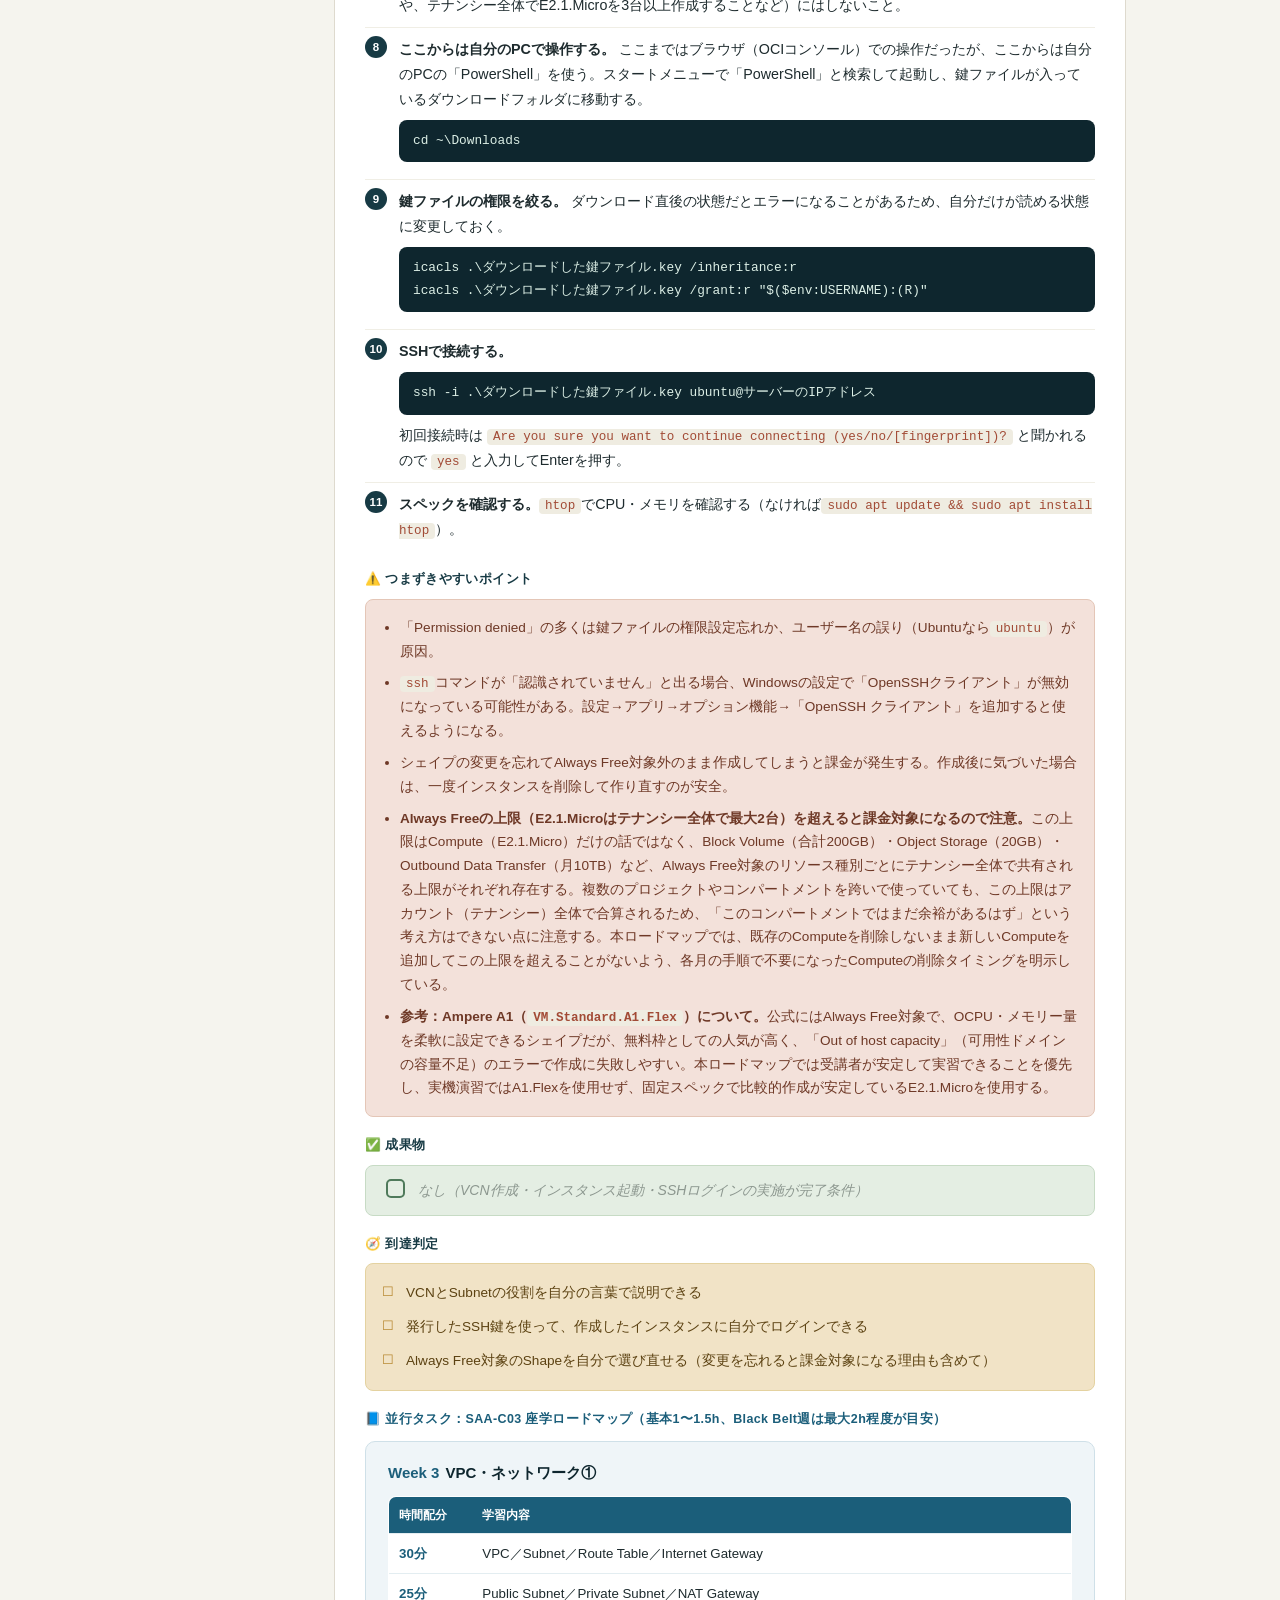
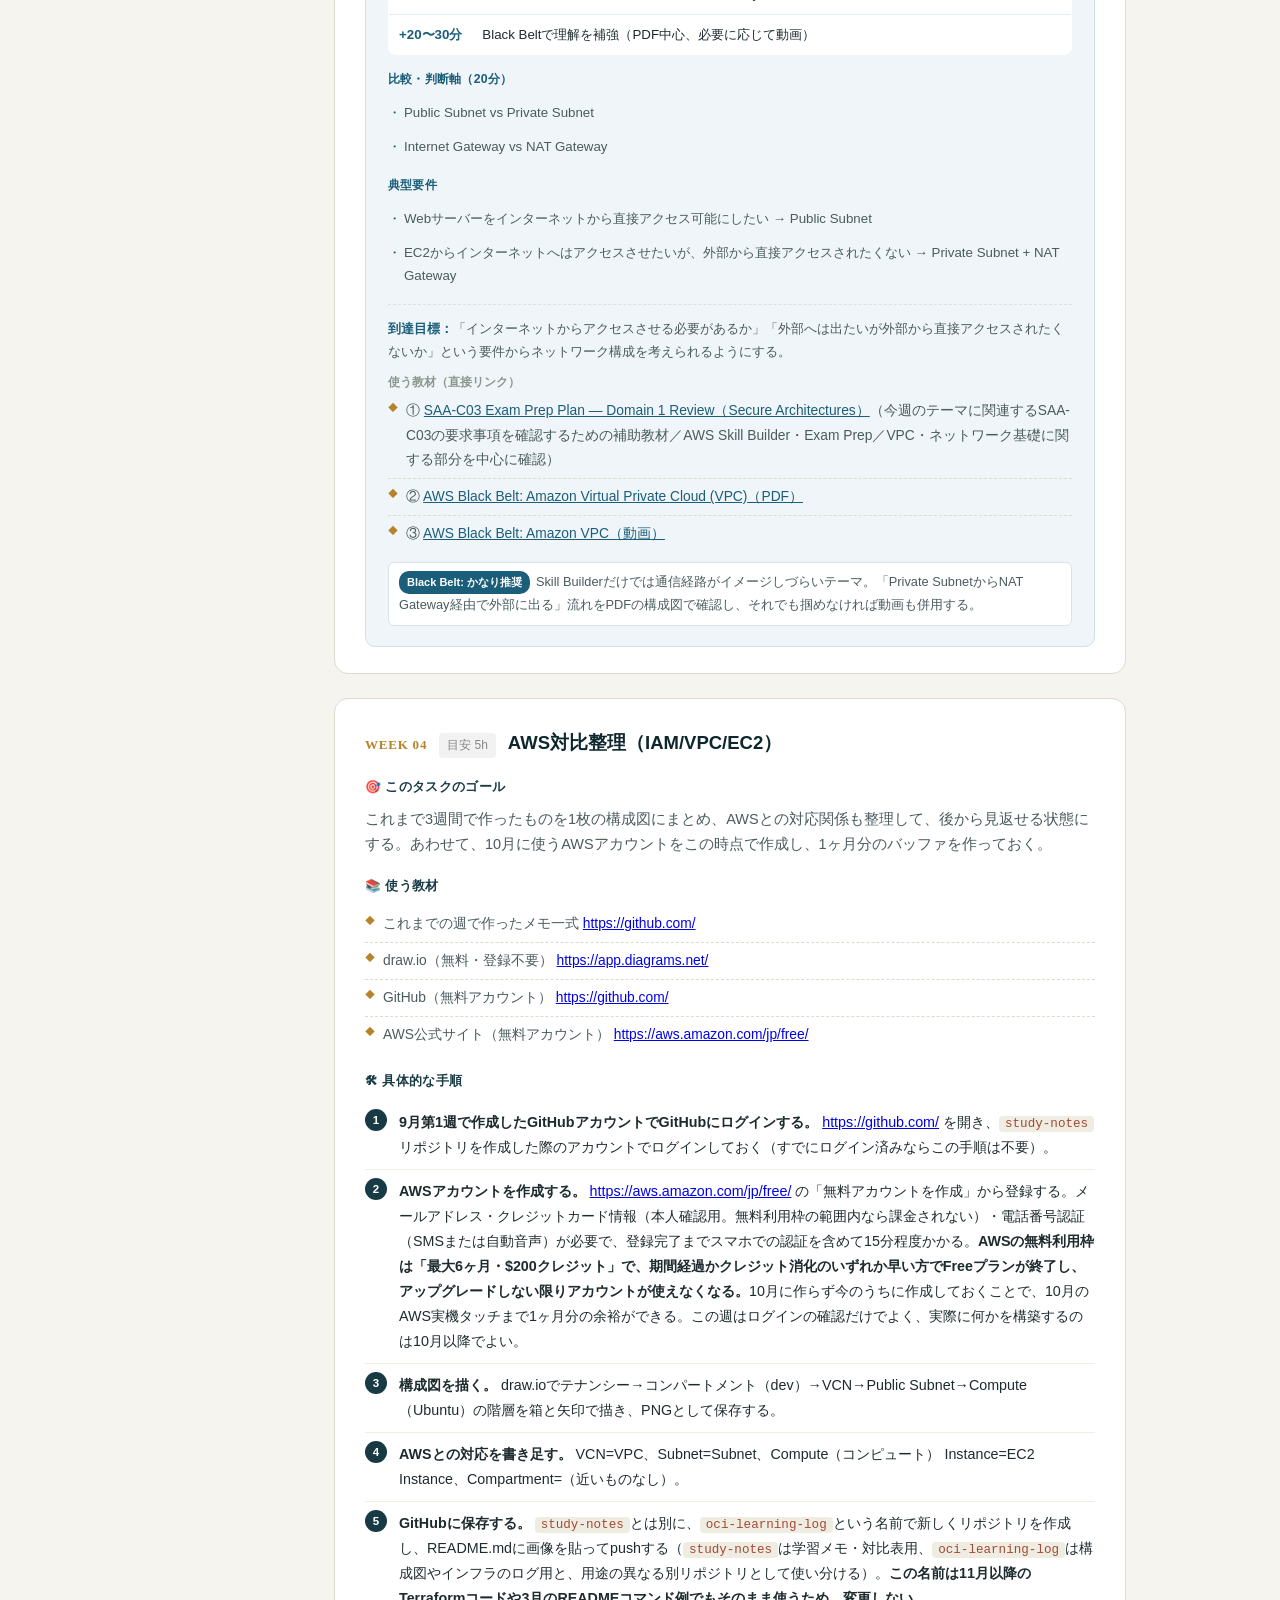
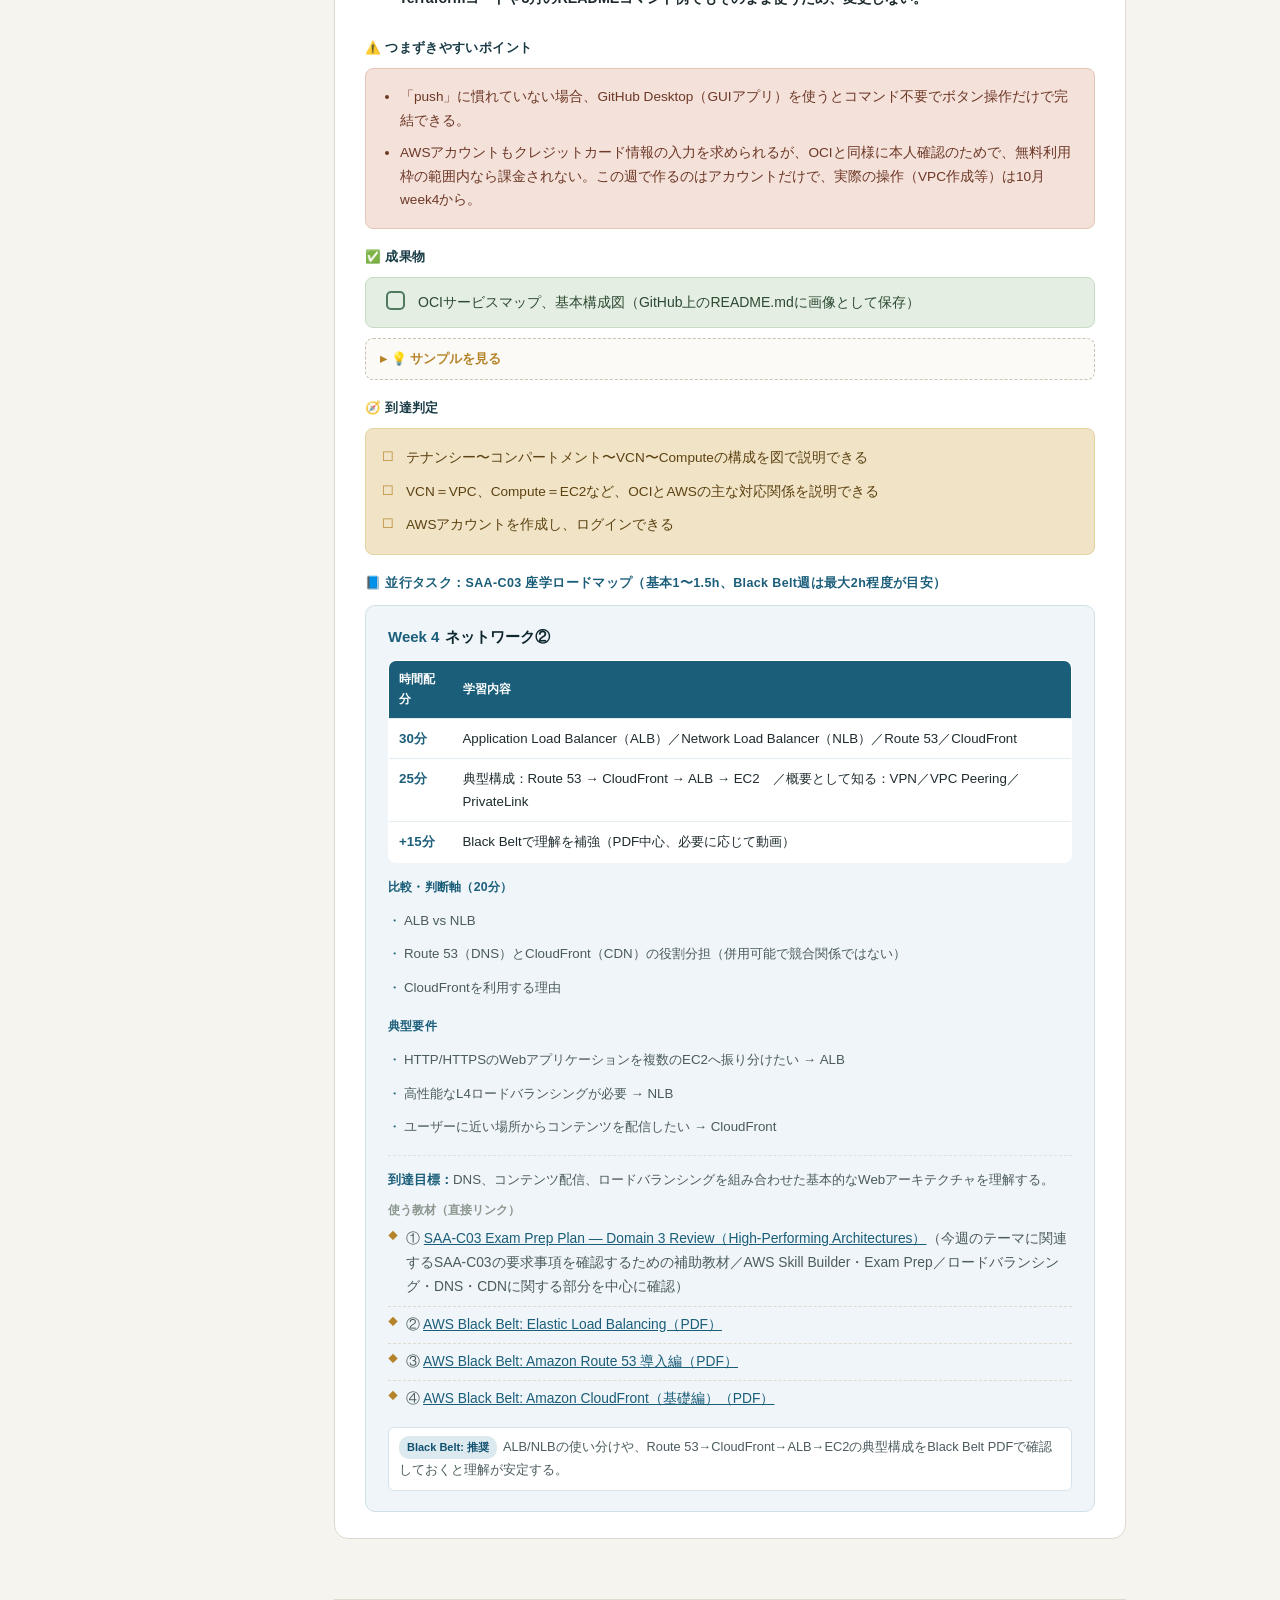
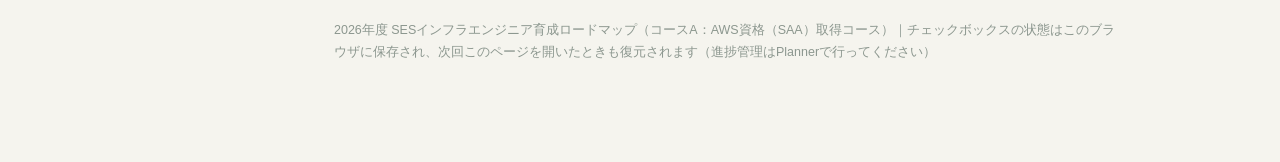
==== commit 4fd1d762: "Add files via upload" ====
--- a/2026-09.html
+++ b/2026-09.html
@@ -143,12 +143,12 @@
       </div>
       <div class="block">
         <div class="block-label">🛠 具体的な手順</div>
-        <ol class="steps"><li>（準備）ブラウザで <a href="https://cloud.oracle.com/" target="_blank" rel="noopener">https://cloud.oracle.com/</a> を開き、9月第1週で作成したテナンシー名・ユーザー名・パスワードでログインしておく（すでにログイン済みならこの手順は不要）。以降の「〇〇を開く」はログイン後の画面からの操作を指す。</li><li><b>VCNを作る。</b>「ネットワーキング」→「仮想クラウド・ネットワーク」→「アクション」のプルダウンを開く→「VCNウィザードの起動」をクリックする。接続タイプの選択画面が表示されるので<code class="inline">インターネット接続性を持つVCNの作成</code>を選び（「VCNへのインターネット接続およびサイト間VPNの追加」は今回の用途では不要なので選ばない）、「VCNウィザードの起動」を押す。続く「構成」画面では、以下を上から順に確認しながら進める。VCN名は<code class="inline">dev-vcn</code>と入力する（コンパートメントをdevに切り替えて使う今週の内容に合わせた名前。このVCNは10月に削除するため、名前自体を後工程で参照することはない）。コンパートメントは<code class="inline">dev</code>を選ぶ。VCN IPv4 CIDRブロックとDNS解決は、画面に表示されるデフォルト値のままでよい。パブリック・サブネットの構成、プライベート・サブネットの構成もそれぞれデフォルトのまま進める。タグは今回は設定せず、必要であれば「タグ付けオプションの表示」から内容を確認できるが、そのままデフォルトで進めてよい。ここまで確認できたら「次へ」をクリックし、設定内容の確認画面で入力内容（VCN名<code class="inline">dev-vcn</code>・コンパートメント<code class="inline">dev</code>等）に誤りがないか確認したうえで「作成」をクリックする。</li><li><b>Always Free対象のサーバーを1台起動する。</b>「コンピュート」→「インスタンス」→「インスタンスの作成」を開く。コンパートメントは<code class="inline">dev</code>を選ぶ。イメージは初期状態でOracle Linuxになっていることが多いため、「イメージとシェイプ」欄の「イメージの変更」をクリックし、表示された「イメージの選択」画面で「Ubuntu」を選択する。続けて「コンパートメント」のプルダウンで<code class="inline">dev</code>を選び、イメージ一覧から<code class="inline">Canonical Ubuntu 24.04 Minimal aarch64</code>を選んで「イメージの選択」をクリックし、元の画面に戻る（<code class="inline">VM.Standard.A1.Flex</code>はArmベースのシェイプのため、AArch64（aarch64）対応イメージを選ぶ必要がある）。シェイプも初期状態はAlways Free対象外のことが多いため、「シェイプの変更」→「Ampere」タブ→<code class="inline">VM.Standard.A1.Flex</code>を選び、OCPU数を<code class="inline">2</code>、メモリーを<code class="inline">12GB</code>程度に設定して「シェイプの選択」をクリックする（変更し忘れると課金対象のシェイプのまま作成されてしまう）。元の画面に戻ったら「次」をクリックする。</li><li><b>「セキュリティ」画面は今回変更不要。</b>SSH鍵の設定はこのあとの「ネットワーキング」画面でまとめて行うため、「セキュリティ」画面はデフォルトのまま「次」をクリックする。</li><li><b>「ネットワーキング」画面でVNIC・サブネット・SSH鍵を設定する。</b>「VNIC名」に<code class="inline">primary-vnic</code>と入力する。「プライマリ・ネットワーク」で「既存の仮想クラウド・ネットワークを選択」を選び、「仮想クラウド・ネットワークコンパートメント」で<code class="inline">dev</code>を選択する。「サブネット」で「既存のサブネットを選択」を選び、「サブネットコンパートメント」で<code class="inline">dev</code>を選択したうえで、「サブネット」のプルダウンから、先ほど作成した「パブリック・サブネット」を選択する。「プライベートIPv4アドレスの割当て」「パブリックIPv4アドレスの割当て」はいずれもデフォルトのまま変更しない。続けて「SSHキーの追加」で「キー・ペアを自動で生成」を選択し、「秘密キーのダウンロード」をクリックして秘密キーをPCに保存する。<b>秘密キーは後から再ダウンロードできない</b>ため、必ずその場で保存すること。設定できたら「次」をクリックする。</li><li><b>「ストレージ」画面はデフォルトのまま「次」をクリックする。</b>ブート・ボリュームのサイズなど、今回の学習では変更不要。</li><li><b>「確認」画面で内容を確認し、「作成」をクリックする。</b>コンパートメント（<code class="inline">dev</code>）・イメージ（Ubuntu）・シェイプ（<code class="inline">VM.Standard.A1.Flex</code>、2 OCPU・12GB）・ネットワーキング（<code class="inline">dev-vcn</code>のパブリック・サブネット）に誤りがないか確認したうえで「作成」をクリックする。<b>「推定コスト」欄に通常料金ベースの金額が表示される場合があるが、これはあくまで参考表示であり、今回の構成をAlways Free対象の範囲内で利用し続ける限り、実際に請求される金額ではない。</b>Always Freeの利用上限を超える構成（シェイプ・OCPU数・メモリー量などの変更）には変更しないこと。</li><li><b>ここからは自分のPCで操作する。</b> ここまではブラウザ（OCIコンソール）での操作だったが、ここからは自分のPCの「PowerShell」を使う。スタートメニューで「PowerShell」と検索して起動し、鍵ファイルが入っているダウンロードフォルダに移動する。<div class="cmd">cd ~\Downloads</div></li><li><b>鍵ファイルの権限を絞る。</b> ダウンロード直後の状態だとエラーになることがあるため、自分だけが読める状態に変更しておく。<div class="cmd">icacls .\ダウンロードした鍵ファイル.key /inheritance:r
+        <ol class="steps"><li>（準備）ブラウザで <a href="https://cloud.oracle.com/" target="_blank" rel="noopener">https://cloud.oracle.com/</a> を開き、9月第1週で作成したテナンシー名・ユーザー名・パスワードでログインしておく（すでにログイン済みならこの手順は不要）。以降の「〇〇を開く」はログイン後の画面からの操作を指す。</li><li><b>VCNを作る。</b>「ネットワーキング」→「仮想クラウド・ネットワーク」→「アクション」のプルダウンを開く→「VCNウィザードの起動」をクリックする。接続タイプの選択画面が表示されるので<code class="inline">インターネット接続性を持つVCNの作成</code>を選び（「VCNへのインターネット接続およびサイト間VPNの追加」は今回の用途では不要なので選ばない）、「VCNウィザードの起動」を押す。続く「構成」画面では、以下を上から順に確認しながら進める。VCN名は<code class="inline">dev-vcn</code>と入力する（コンパートメントをdevに切り替えて使う今週の内容に合わせた名前。このVCNは10月に削除するため、名前自体を後工程で参照することはない）。コンパートメントは<code class="inline">dev</code>を選ぶ。VCN IPv4 CIDRブロックとDNS解決は、画面に表示されるデフォルト値のままでよい。パブリック・サブネットの構成、プライベート・サブネットの構成もそれぞれデフォルトのまま進める。タグは今回は設定せず、必要であれば「タグ付けオプションの表示」から内容を確認できるが、そのままデフォルトで進めてよい。ここまで確認できたら「次へ」をクリックし、設定内容の確認画面で入力内容（VCN名<code class="inline">dev-vcn</code>・コンパートメント<code class="inline">dev</code>等）に誤りがないか確認したうえで「作成」をクリックする。</li><li><b>Always Free対象のサーバーを1台起動する。</b>「コンピュート」→「インスタンス」→「インスタンスの作成」を開く。コンパートメントは<code class="inline">dev</code>を選ぶ。イメージは初期状態でOracle Linuxになっていることが多いため、「イメージとシェイプ」欄の「イメージの変更」をクリックし、表示された「イメージの選択」画面で「Ubuntu」を選択する。続けて「コンパートメント」のプルダウンで<code class="inline">dev</code>を選び、イメージ一覧から<code class="inline">Canonical Ubuntu 24.04 Minimal</code>を選んで「イメージの選択」をクリックし、元の画面に戻る（後述の<code class="inline">VM.Standard.E2.1.Micro</code>はx86（AMD）ベースのシェイプのため、通常のx86_64版イメージを選べばよい）。シェイプも初期状態はAlways Free対象外のことが多いため、「シェイプの変更」を開く。<b>ここでは、OCPU数・メモリー量を自由に調整できる「Ampere」タブの<code class="inline">VM.Standard.A1.Flex</code>は選ばない。</b>A1.Flexも公式にはAlways Free対象のシェイプだが、人気が高くホスト容量不足で作成に失敗しやすいため、本ロードマップでは受講者が安定して実習できることを優先し、実機演習では使用しない。「特殊構成および前世代」タブ（またはシェイプ一覧内）から<code class="inline">VM.Standard.E2.1.Micro</code>を選ぶ。E2.1.Microは1 OCPU・1GBメモリーの固定スペックのシェイプで、A1.Flexのようなメモリー量・OCPU数の入力は不要（表示された内容のまま）。選べたら「シェイプの選択」をクリックする（変更し忘れると課金対象のシェイプのまま作成されてしまう）。元の画面に戻ったら「次」をクリックする。</li><li><b>「セキュリティ」画面は今回変更不要。</b>SSH鍵の設定はこのあとの「ネットワーキング」画面でまとめて行うため、「セキュリティ」画面はデフォルトのまま「次」をクリックする。</li><li><b>「ネットワーキング」画面でVNIC・サブネット・SSH鍵を設定する。</b>「VNIC名」に<code class="inline">primary-vnic</code>と入力する。「プライマリ・ネットワーク」で「既存の仮想クラウド・ネットワークを選択」を選び、「仮想クラウド・ネットワークコンパートメント」で<code class="inline">dev</code>を選択する。「サブネット」で「既存のサブネットを選択」を選び、「サブネットコンパートメント」で<code class="inline">dev</code>を選択したうえで、「サブネット」のプルダウンから、先ほど作成した「パブリック・サブネット」を選択する。「プライベートIPv4アドレスの割当て」「パブリックIPv4アドレスの割当て」はいずれもデフォルトのまま変更しない。続けて「SSHキーの追加」で「キー・ペアを自動で生成」を選択し、「秘密キーのダウンロード」をクリックして秘密キーをPCに保存する。<b>秘密キーは後から再ダウンロードできない</b>ため、必ずその場で保存すること。設定できたら「次」をクリックする。</li><li><b>「ストレージ」画面はデフォルトのまま「次」をクリックする。</b>ブート・ボリュームのサイズなど、今回の学習では変更不要。</li><li><b>「確認」画面で内容を確認し、「作成」をクリックする。</b>コンパートメント（<code class="inline">dev</code>）・イメージ（Ubuntu）・シェイプ（<code class="inline">VM.Standard.E2.1.Micro</code>）・ネットワーキング（<code class="inline">dev-vcn</code>のパブリック・サブネット）に誤りがないか確認したうえで「作成」をクリックする。<b>「推定コスト」欄に通常料金ベースの金額が表示される場合があるが、これはあくまで参考表示であり、今回の構成をAlways Free対象の範囲内で利用し続ける限り、実際に請求される金額ではない。</b>Always Freeの利用上限を超える構成（別のシェイプへの変更や、テナンシー全体でE2.1.Microを3台以上作成することなど）にはしないこと。</li><li><b>ここからは自分のPCで操作する。</b> ここまではブラウザ（OCIコンソール）での操作だったが、ここからは自分のPCの「PowerShell」を使う。スタートメニューで「PowerShell」と検索して起動し、鍵ファイルが入っているダウンロードフォルダに移動する。<div class="cmd">cd ~\Downloads</div></li><li><b>鍵ファイルの権限を絞る。</b> ダウンロード直後の状態だとエラーになることがあるため、自分だけが読める状態に変更しておく。<div class="cmd">icacls .\ダウンロードした鍵ファイル.key /inheritance:r
 icacls .\ダウンロードした鍵ファイル.key /grant:r "$($env:USERNAME):(R)"</div></li><li><b>SSHで接続する。</b><div class="cmd">ssh -i .\ダウンロードした鍵ファイル.key ubuntu@サーバーのIPアドレス</div> 初回接続時は <code class="inline">Are you sure you want to continue connecting (yes/no/[fingerprint])?</code> と聞かれるので <code class="inline">yes</code> と入力してEnterを押す。</li><li><b>スペックを確認する。</b><code class="inline">htop</code>でCPU・メモリを確認する（なければ<code class="inline">sudo apt update &amp;&amp; sudo apt install htop</code>）。</li></ol>
       </div>
       <div class="block">
         <div class="block-label">⚠️ つまずきやすいポイント</div>
-        <div class="warn-box"><ul><li>「Permission denied」の多くは鍵ファイルの権限設定忘れか、ユーザー名の誤り（Ubuntuなら<code class="inline">ubuntu</code>）が原因。</li><li><code class="inline">ssh</code>コマンドが「認識されていません」と出る場合、Windowsの設定で「OpenSSHクライアント」が無効になっている可能性がある。設定→アプリ→オプション機能→「OpenSSH クライアント」を追加すると使えるようになる。</li><li>シェイプの変更を忘れてAlways Free対象外のまま作成してしまうと課金が発生する。作成後に気づいた場合は、一度インスタンスを削除して作り直すのが安全。</li><li>Always Freeの上限（Ampere A1は2026年6月の仕様変更後、合計2 OCPU・12GB）を超えると課金対象になるので注意。<b>この上限はCompute（Ampere A1）だけの話ではなく、Block Volume（合計200GB）・Object Storage（20GB）・Outbound Data Transfer（月10TB）など、Always Free対象のリソース種別ごとにテナンシー全体で共有される上限がそれぞれ存在する。</b>複数のプロジェクトやコンパートメントを跨いで使っていても、この上限はアカウント（テナンシー）全体で合算されるため、「このコンパートメントではまだ余裕があるはず」という考え方はできない点に注意する。</li><li><b>「Out of host capacity」（「可用性ドメインの容量が不足しています」等）のエラーで作成に失敗することがある。</b>これはOCI側でAmpere A1（無料枠）の人気が高く、ホスト容量が一時的に不足している状態であり、必ずしも自分の設定ミスではない。東京リージョンでは可用性ドメインがAD 1のみのため、別の可用性ドメインへの変更では対処できない。この場合は、インスタンス作成画面の「詳細オプションの表示」を開き、「配置」欄の「フォルト・ドメイン」で選択可能な別のフォルト・ドメイン（FD-2やFD-3など）を試して再作成する。フォルト・ドメインを変更しても、同じ<code class="inline">VM.Standard.A1.Flex</code>・2 OCPU・12GBの構成であればAlways Free対象であることに変わりはない。フォルト・ドメインを変更しても作成できない場合は、時間を置いて（数分〜半日後）同じ手順でリトライする。焦って何度も連打する必要はない。</li></ul></div>
+        <div class="warn-box"><ul><li>「Permission denied」の多くは鍵ファイルの権限設定忘れか、ユーザー名の誤り（Ubuntuなら<code class="inline">ubuntu</code>）が原因。</li><li><code class="inline">ssh</code>コマンドが「認識されていません」と出る場合、Windowsの設定で「OpenSSHクライアント」が無効になっている可能性がある。設定→アプリ→オプション機能→「OpenSSH クライアント」を追加すると使えるようになる。</li><li>シェイプの変更を忘れてAlways Free対象外のまま作成してしまうと課金が発生する。作成後に気づいた場合は、一度インスタンスを削除して作り直すのが安全。</li><li><b>Always Freeの上限（E2.1.Microはテナンシー全体で最大2台）を超えると課金対象になるので注意。</b>この上限はCompute（E2.1.Micro）だけの話ではなく、Block Volume（合計200GB）・Object Storage（20GB）・Outbound Data Transfer（月10TB）など、Always Free対象のリソース種別ごとにテナンシー全体で共有される上限がそれぞれ存在する。複数のプロジェクトやコンパートメントを跨いで使っていても、この上限はアカウント（テナンシー）全体で合算されるため、「このコンパートメントではまだ余裕があるはず」という考え方はできない点に注意する。本ロードマップでは、既存のComputeを削除しないまま新しいComputeを追加してこの上限を超えることがないよう、各月の手順で不要になったComputeの削除タイミングを明示している。</li><li><b>参考：Ampere A1（<code class="inline">VM.Standard.A1.Flex</code>）について。</b>公式にはAlways Free対象で、OCPU・メモリー量を柔軟に設定できるシェイプだが、無料枠としての人気が高く、「Out of host capacity」（可用性ドメインの容量不足）のエラーで作成に失敗しやすい。本ロードマップでは受講者が安定して実習できることを優先し、実機演習ではA1.Flexを使用せず、固定スペックで比較的作成が安定しているE2.1.Microを使用する。</li></ul></div>
       </div>
       <div class="block">
         <div class="block-label">✅ 成果物</div>
@@ -189,7 +189,7 @@
   └ コンパートメント（dev）
        └ VCN（10.0.0.0/16）
             └ Public Subnet（10.0.1.0/24）
-                 └ Compute（Ubuntu, VM.Standard.A1.Flex）</pre>
+                 └ Compute（Ubuntu, VM.Standard.E2.1.Micro）</pre>
 <p>矢印の下に「Compute=EC2、Subnet=Subnet、VCN=VPC」のように対応関係を1行で添えると分かりやすくなります。</p>
 <p>保存先は<code class="inline">oci-learning-log</code>リポジトリの<code class="inline">README.md</code>（この画像を貼り付ける）。このリポジトリは11月以降Terraformコードを置く場所としても使い続けます。</p></div>
         </details>
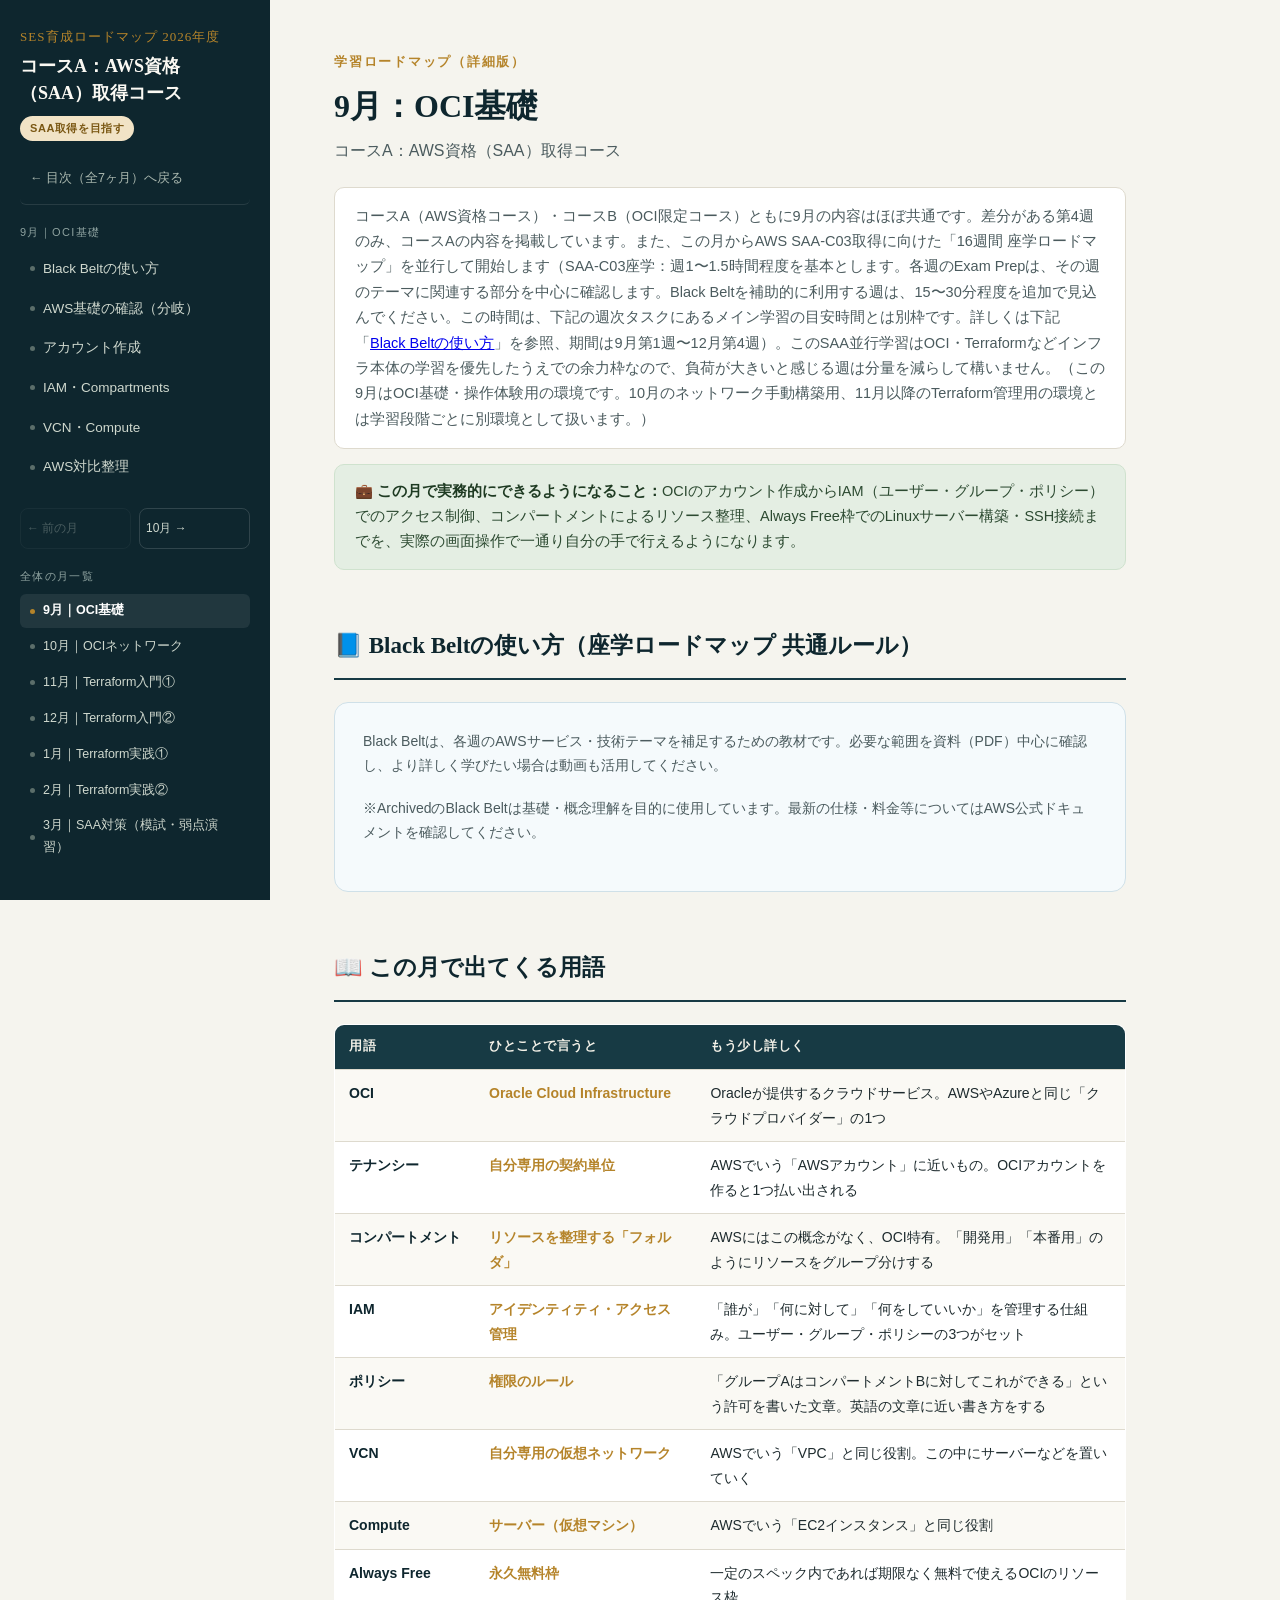
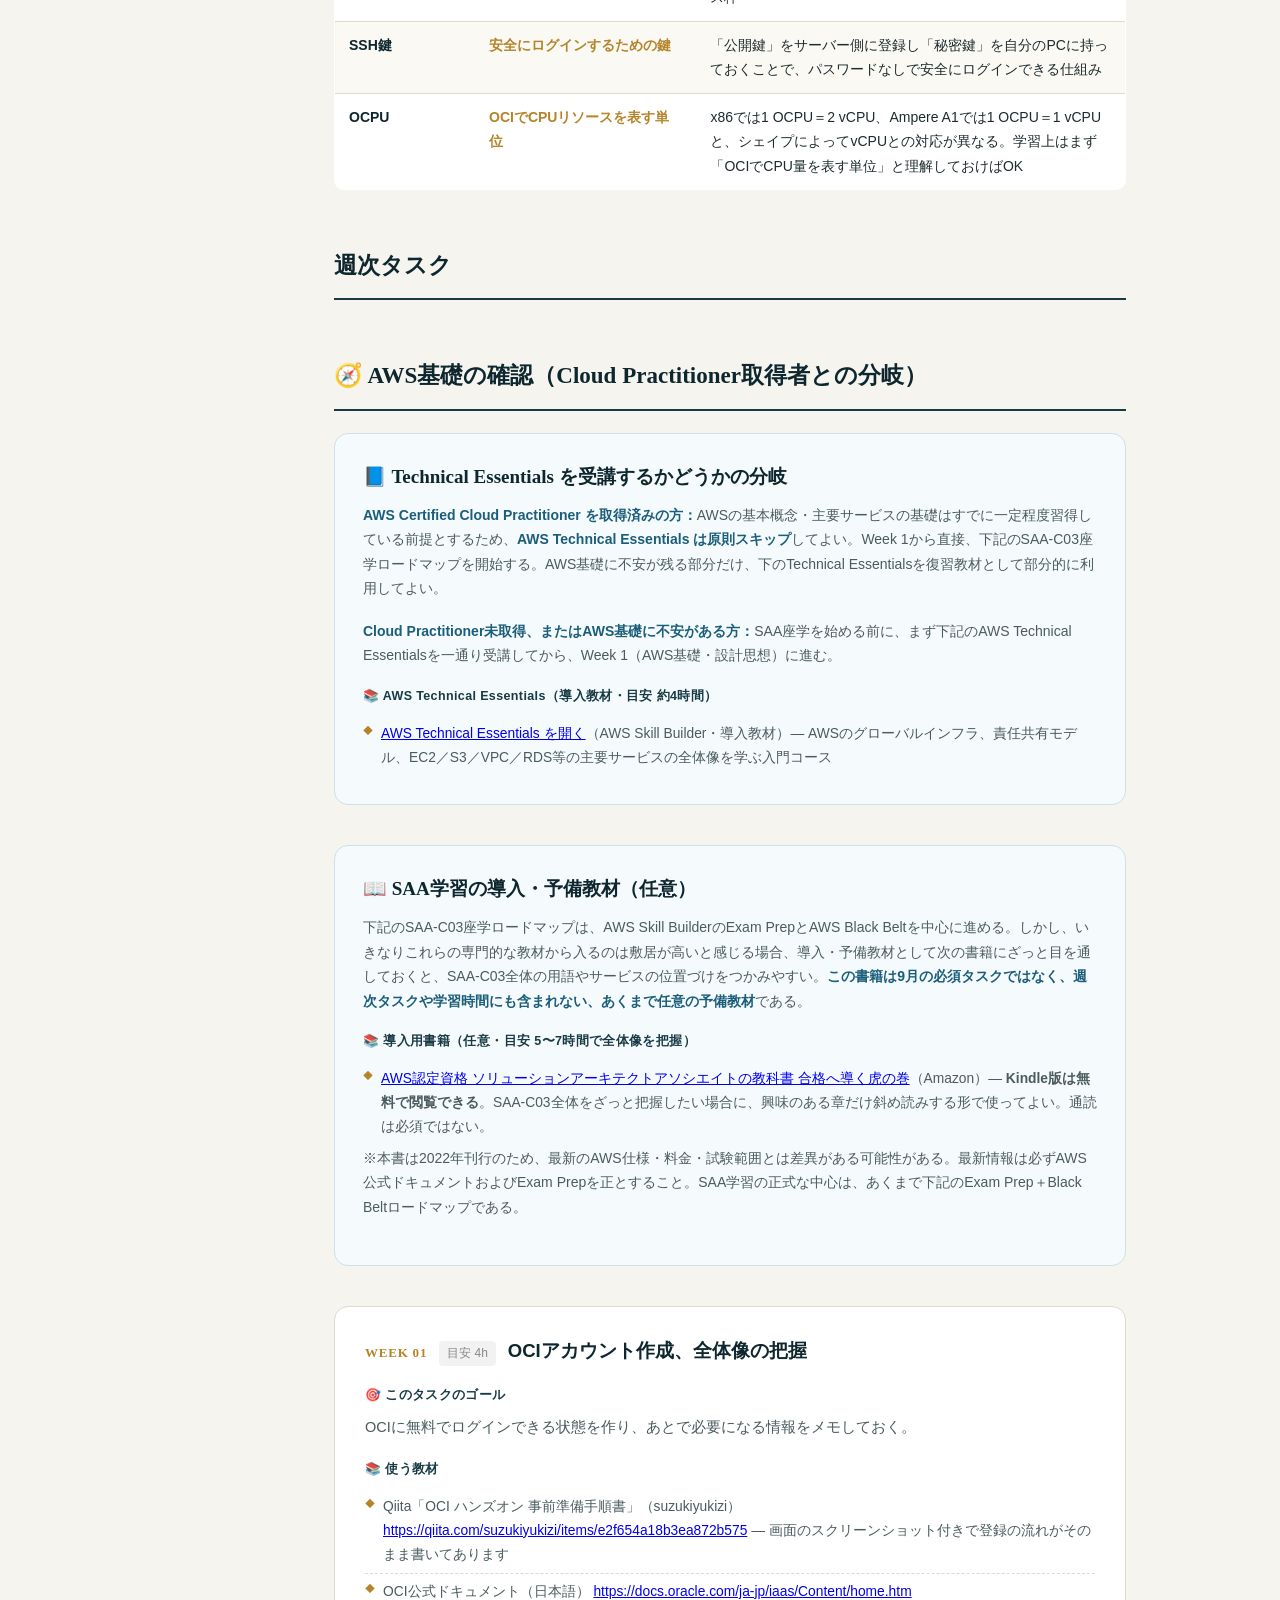
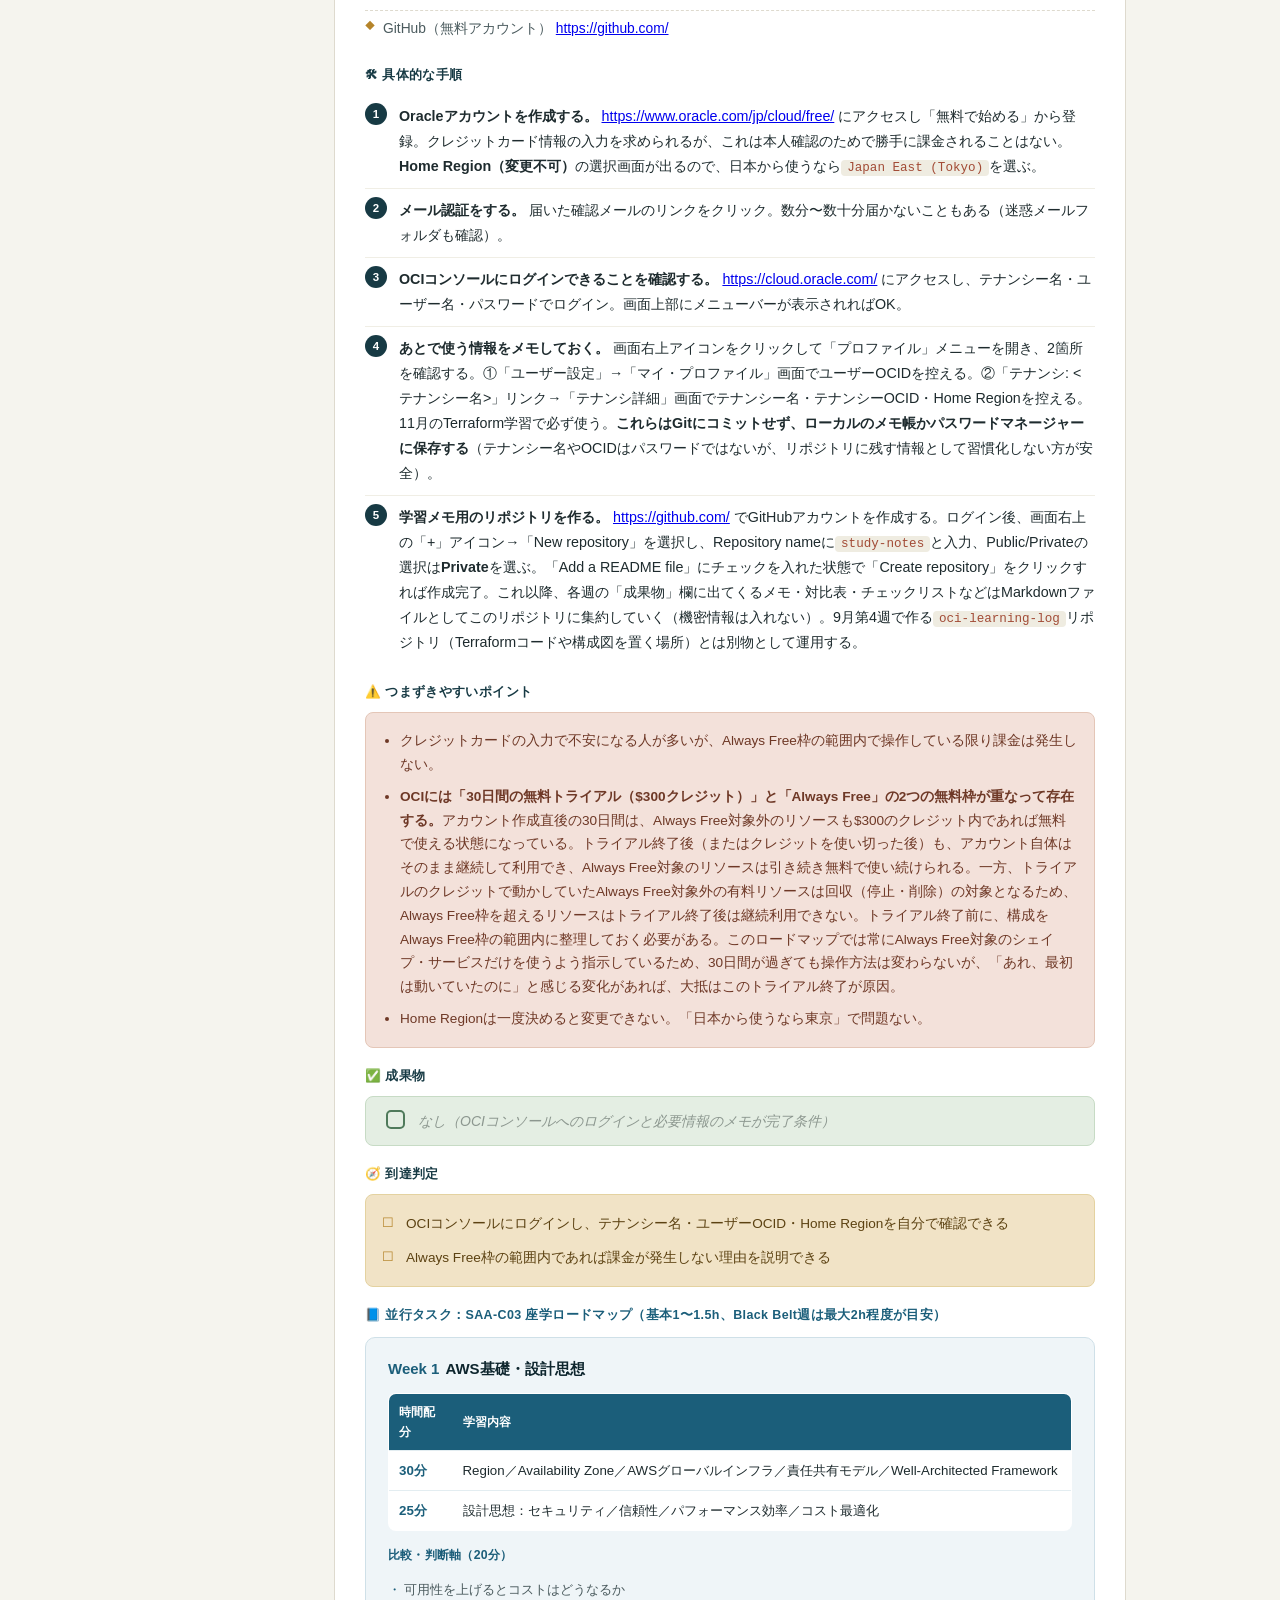
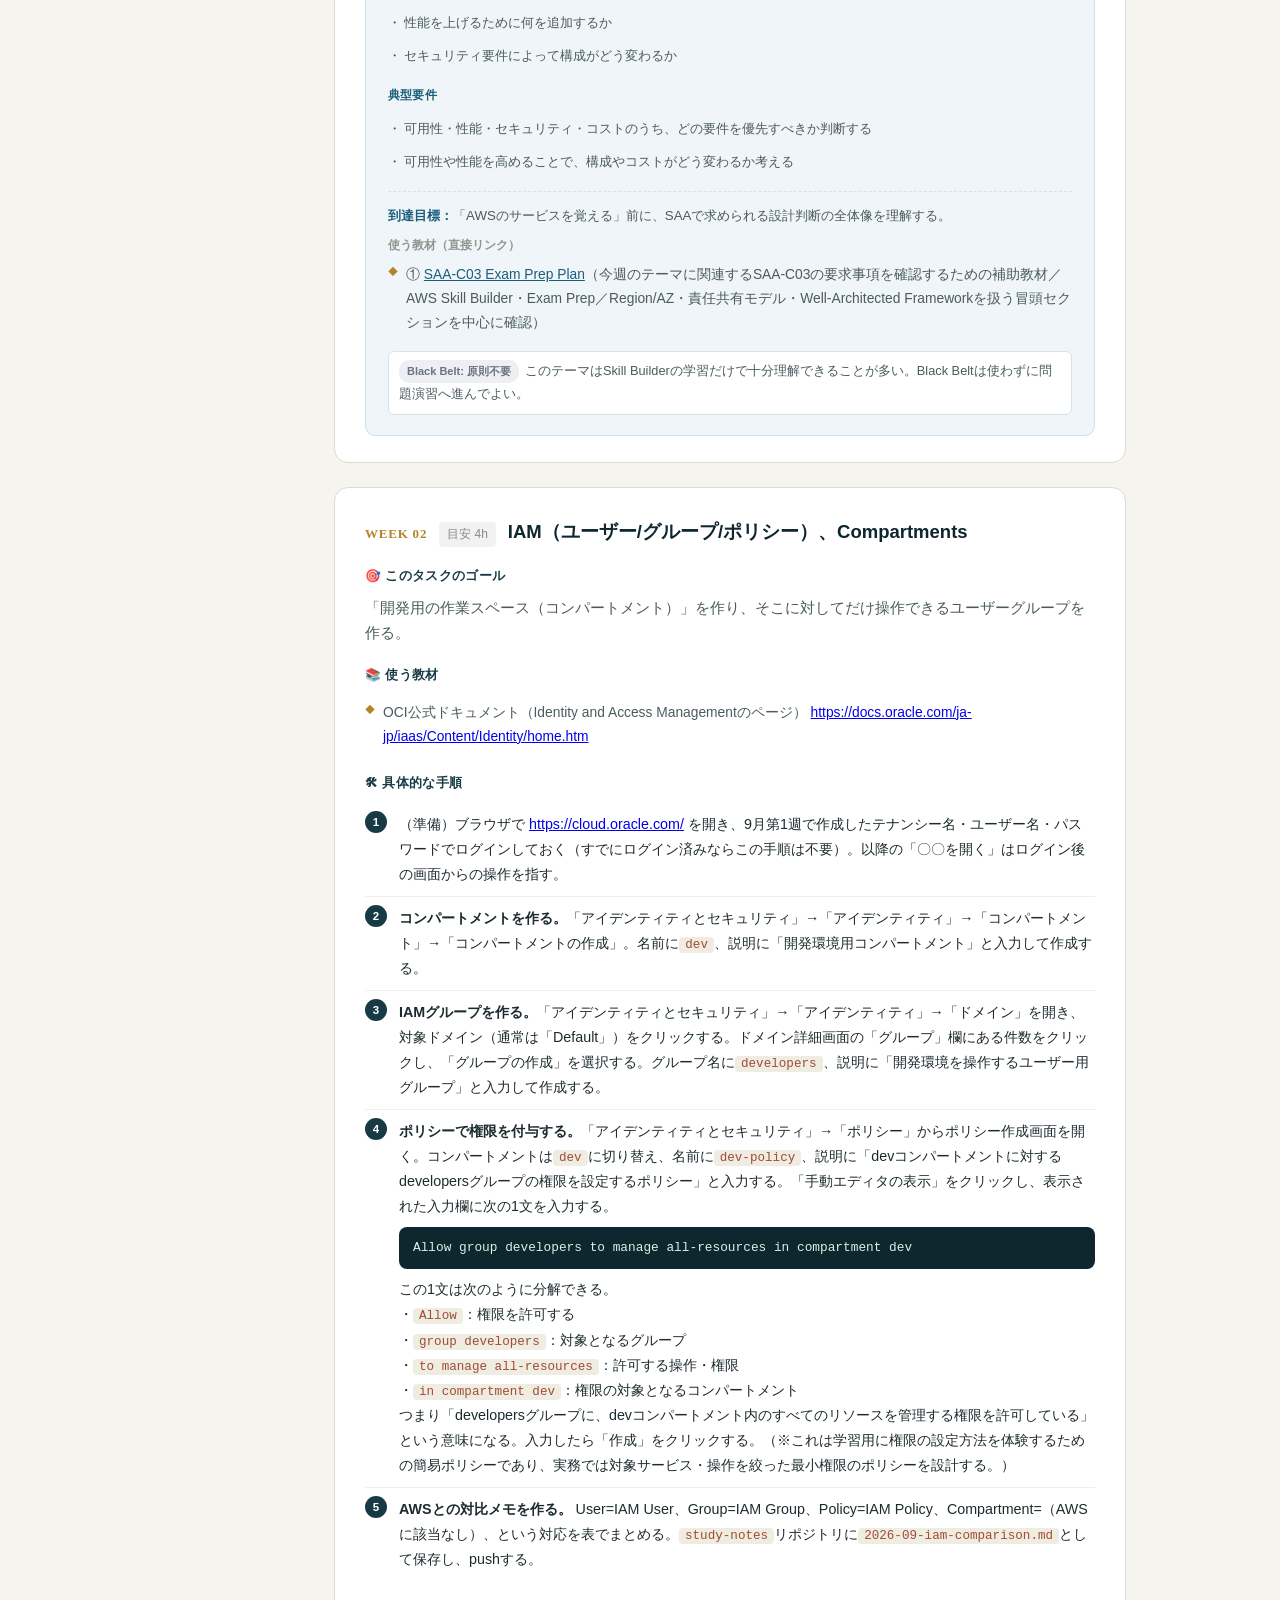
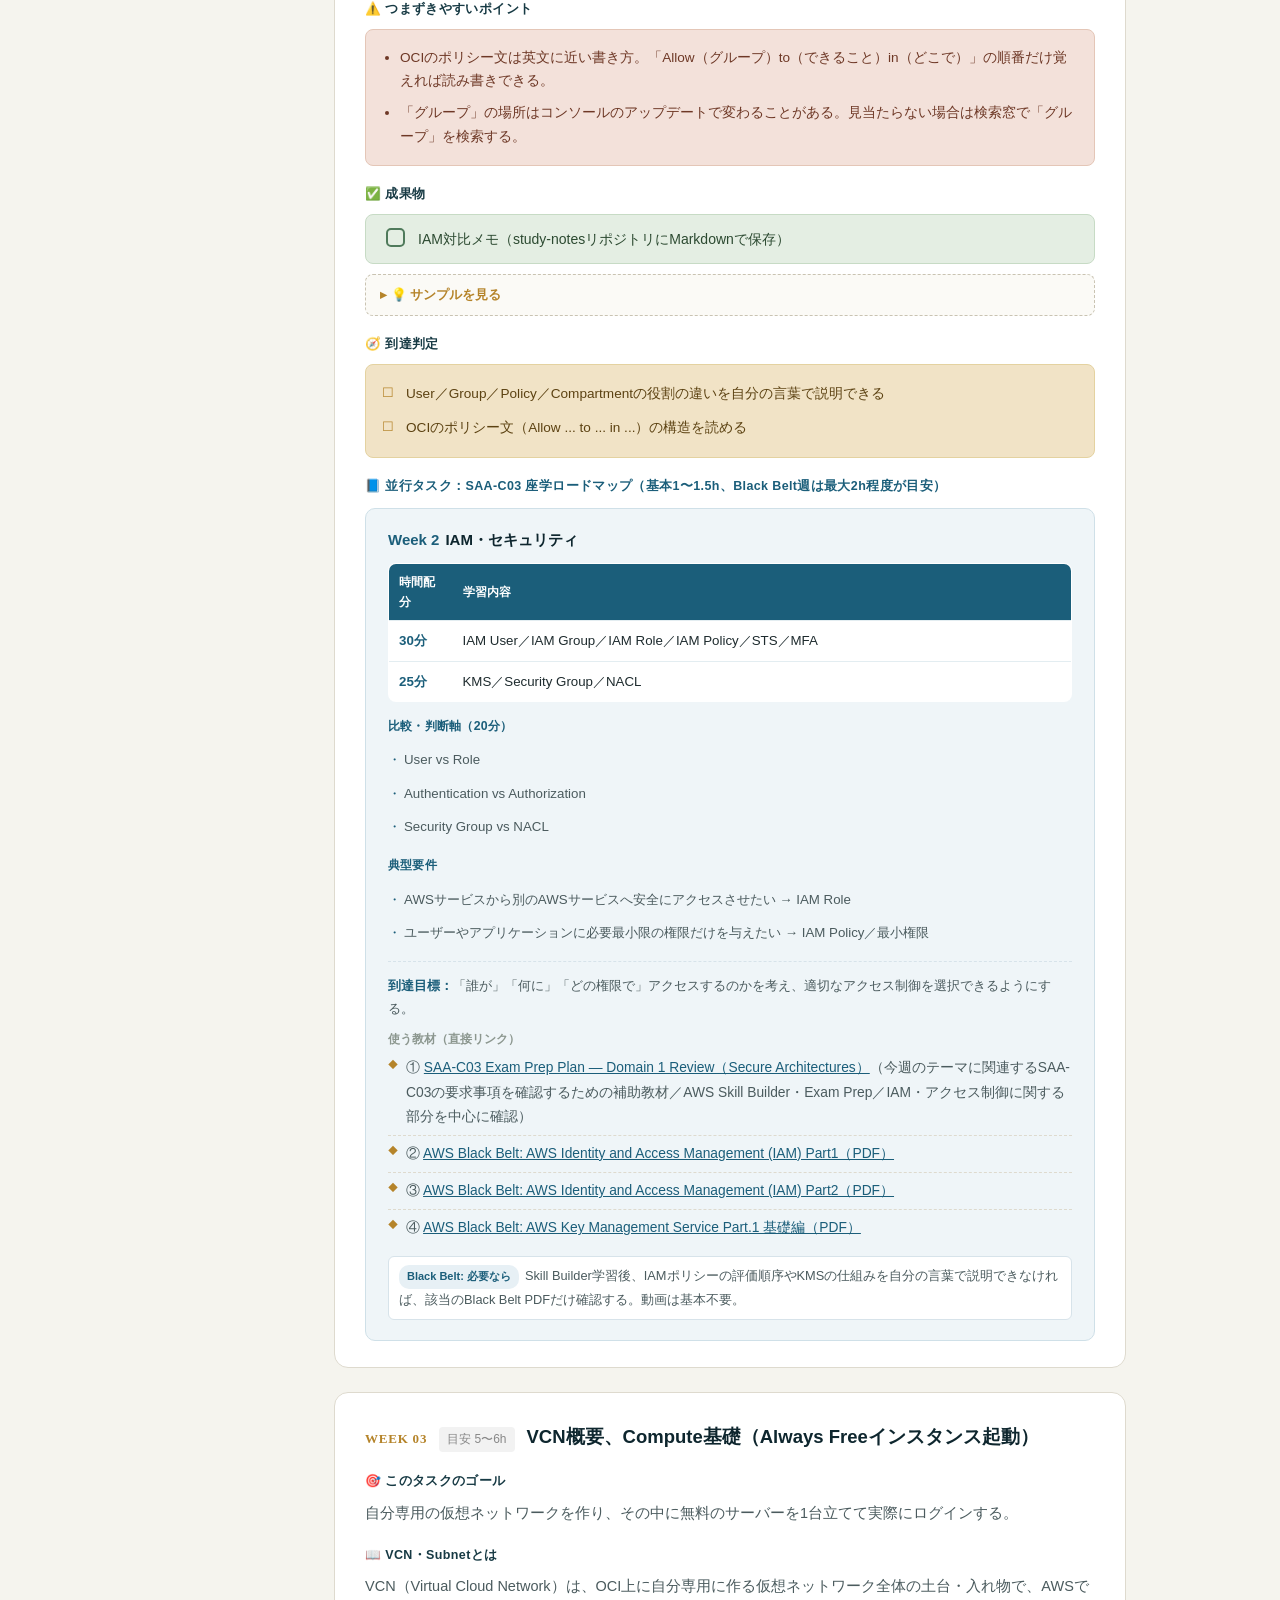
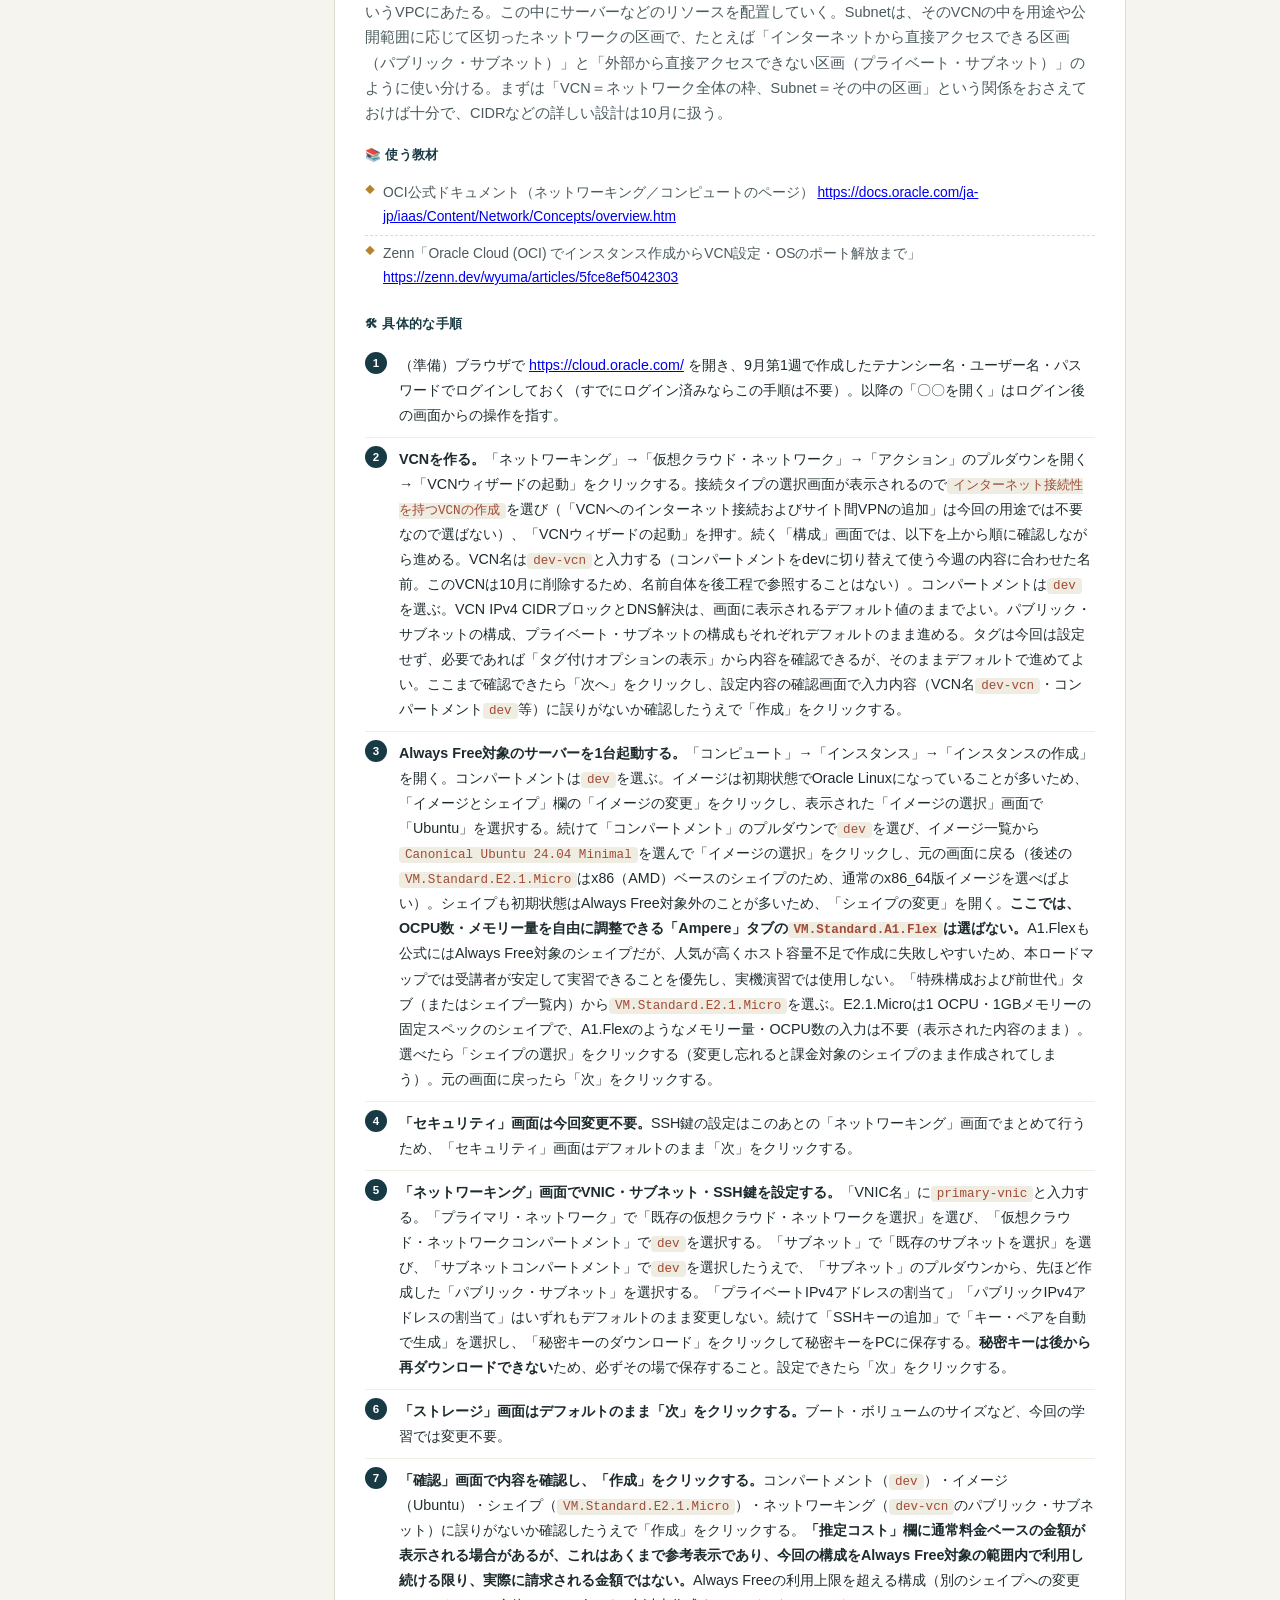
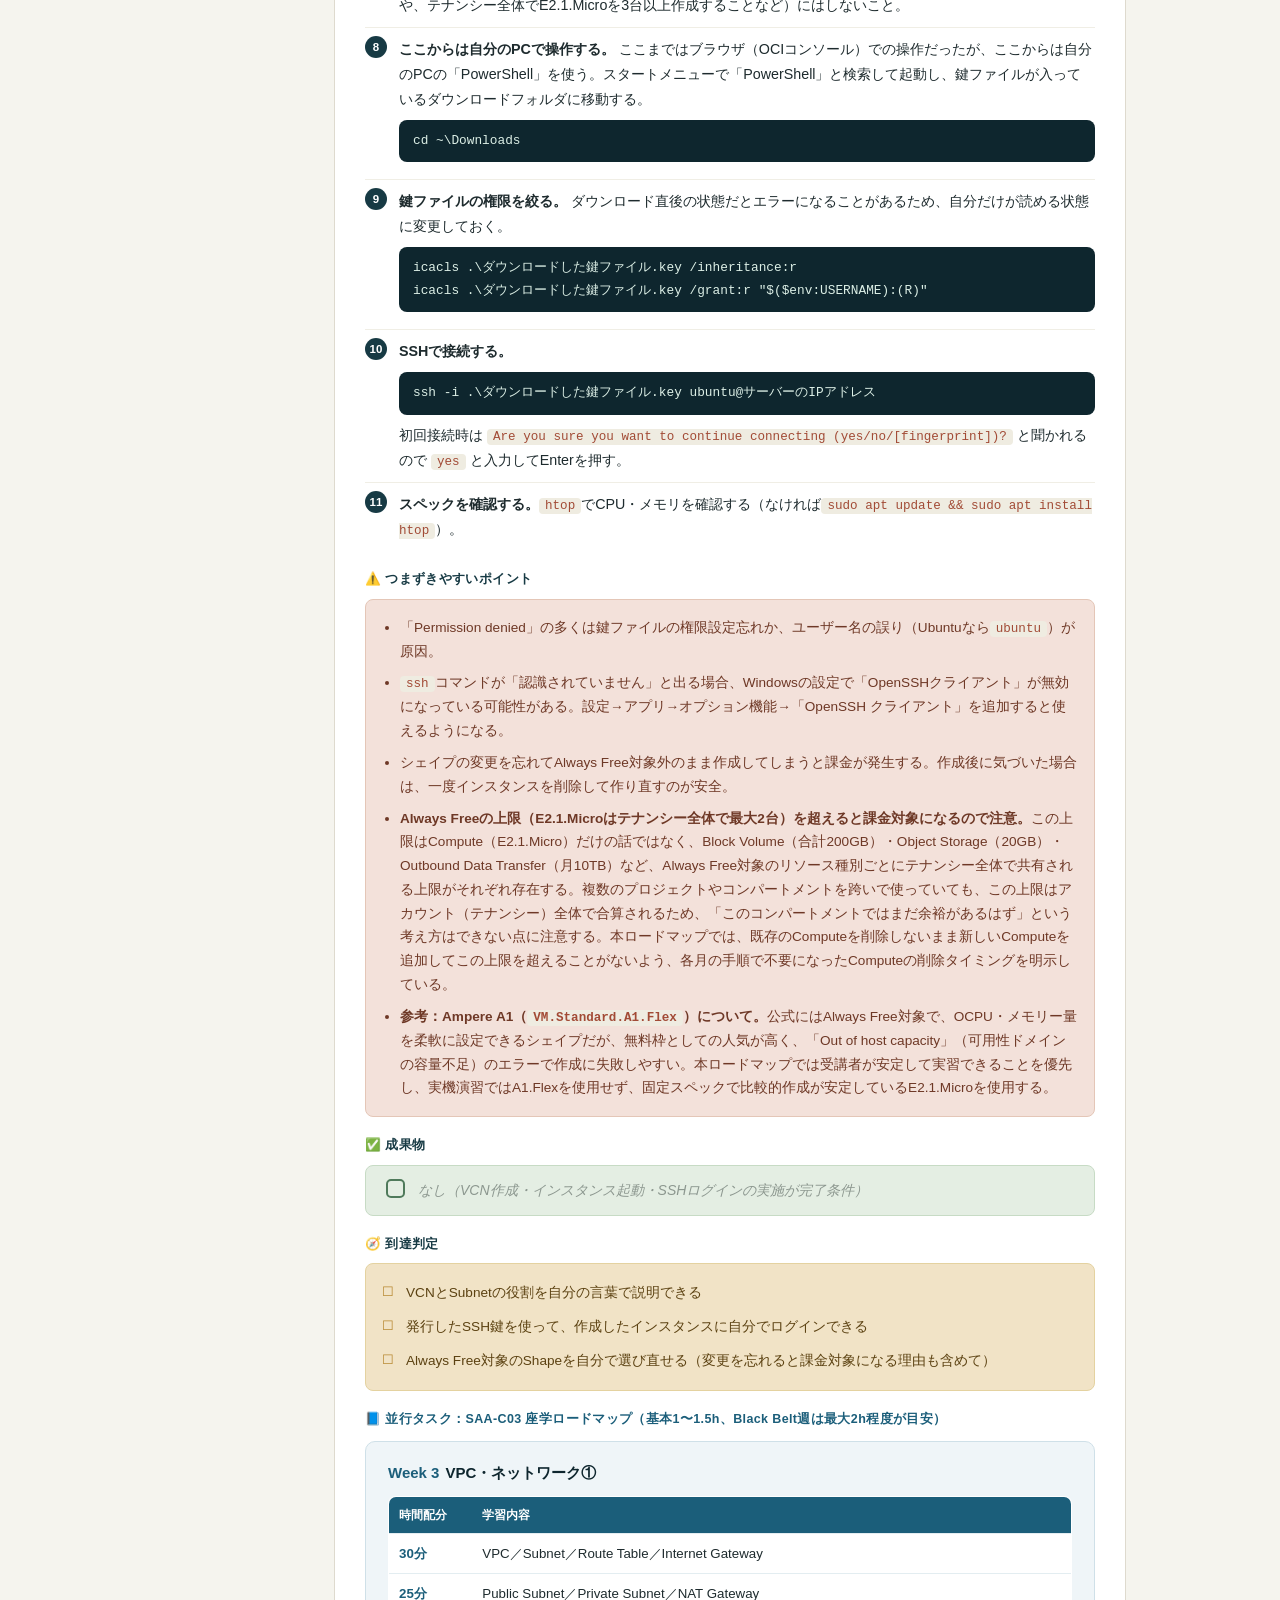
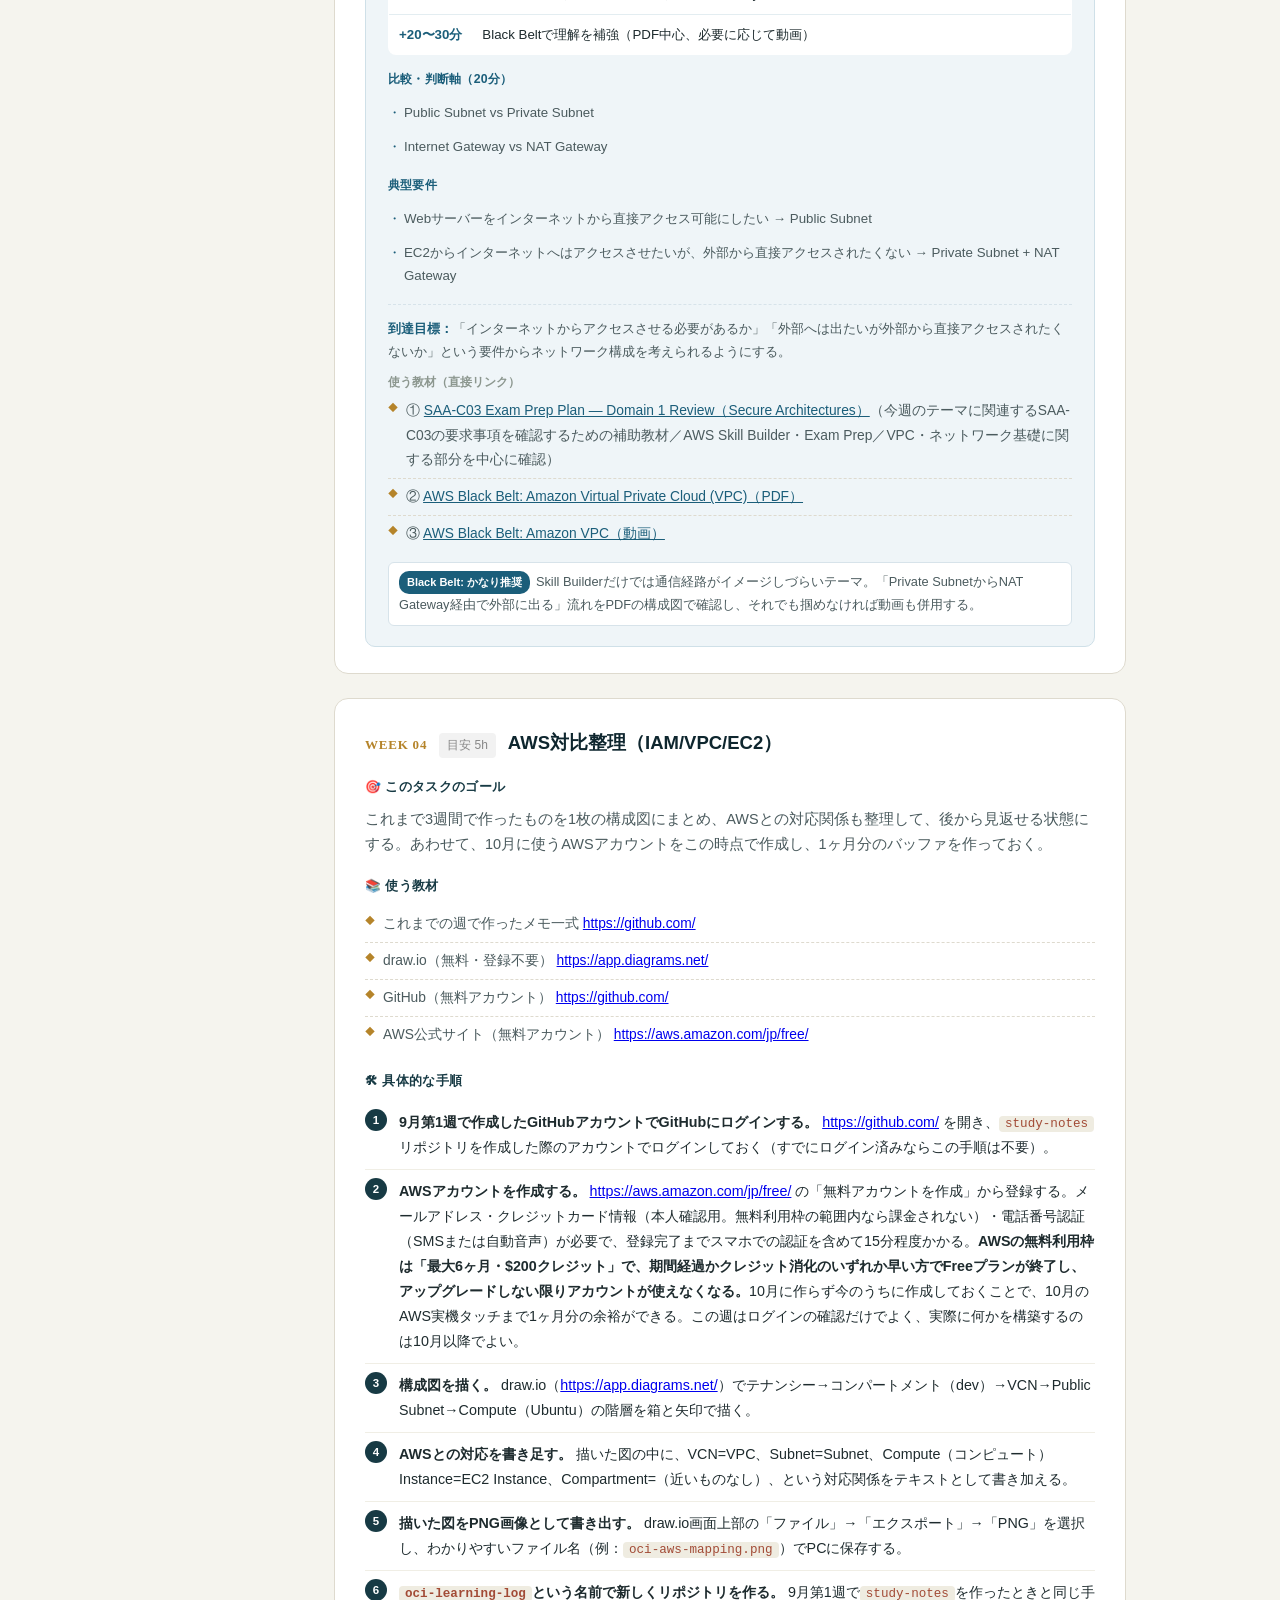
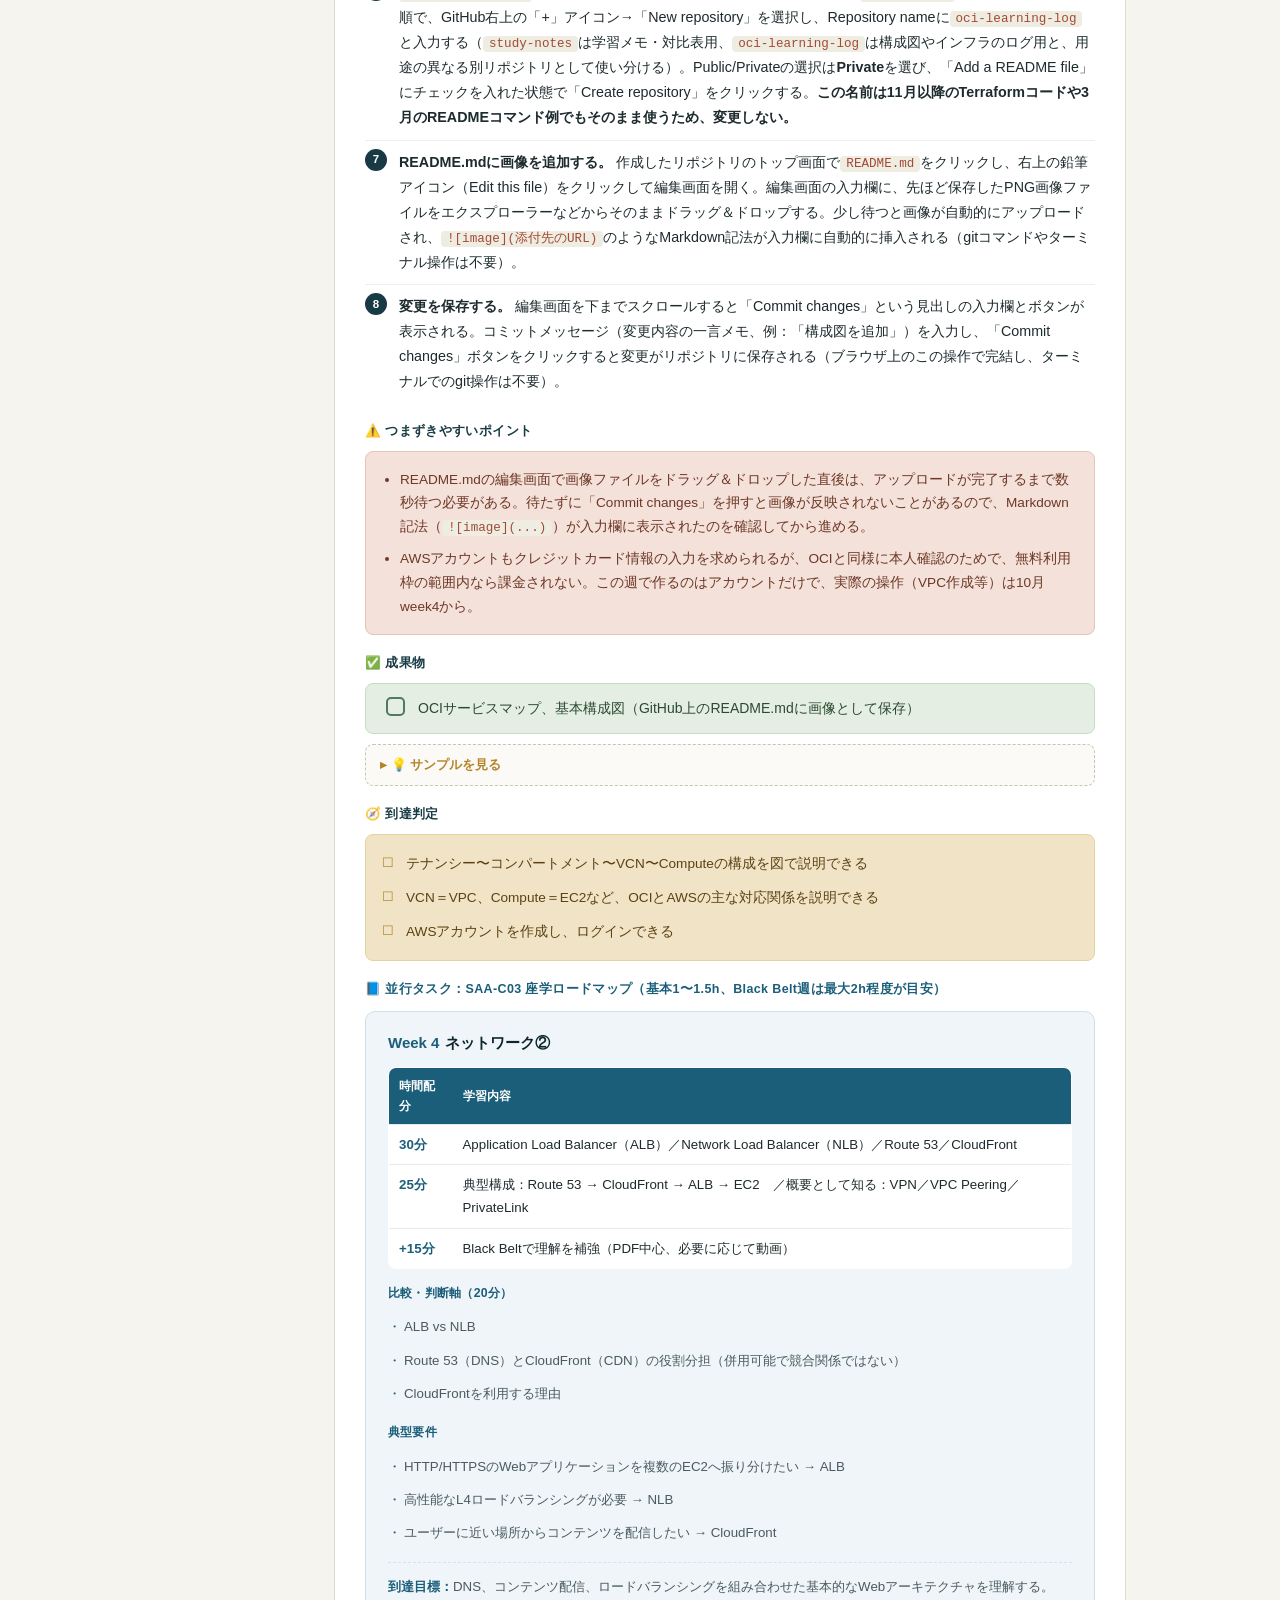
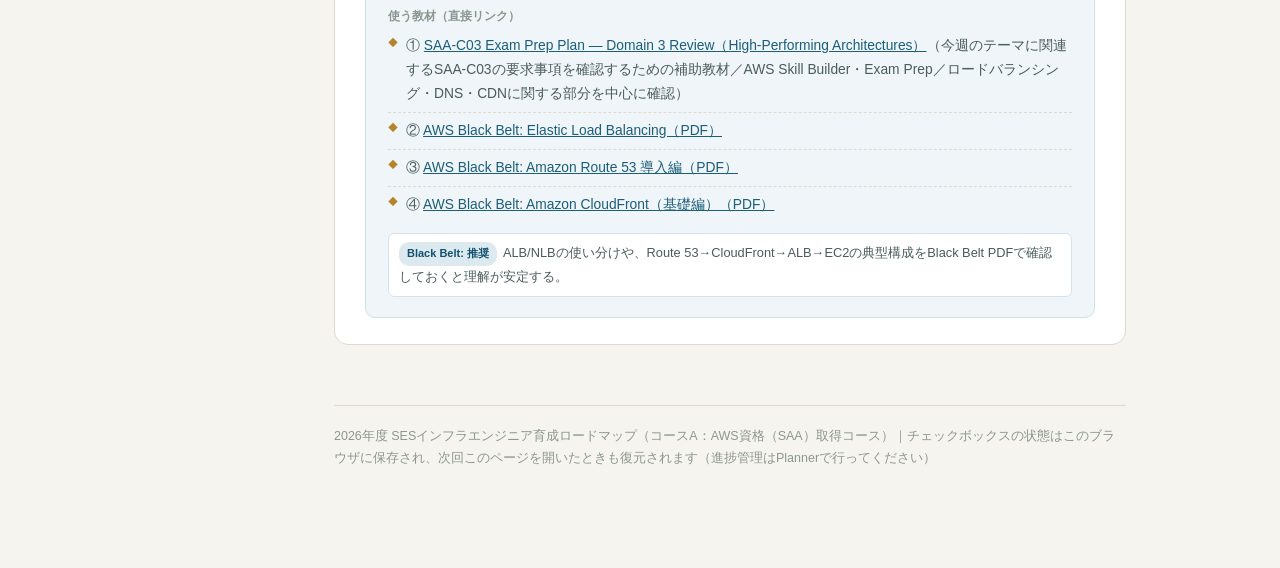
==== commit 5e5b7a63: "Add files via upload" ====
--- a/2026-09.html
+++ b/2026-09.html
@@ -172,11 +172,11 @@
       </div>
       <div class="block">
         <div class="block-label">🛠 具体的な手順</div>
-        <ol class="steps"><li><b>9月第1週で作成したGitHubアカウントでGitHubにログインする。</b> <a href="https://github.com/" target="_blank" rel="noopener">https://github.com/</a> を開き、<code class="inline">study-notes</code>リポジトリを作成した際のアカウントでログインしておく（すでにログイン済みならこの手順は不要）。</li><li><b>AWSアカウントを作成する。</b> <a href="https://aws.amazon.com/jp/free/" target="_blank" rel="noopener">https://aws.amazon.com/jp/free/</a> の「無料アカウントを作成」から登録する。メールアドレス・クレジットカード情報（本人確認用。無料利用枠の範囲内なら課金されない）・電話番号認証（SMSまたは自動音声）が必要で、登録完了までスマホでの認証を含めて15分程度かかる。<b>AWSの無料利用枠は「最大6ヶ月・$200クレジット」で、期間経過かクレジット消化のいずれか早い方でFreeプランが終了し、アップグレードしない限りアカウントが使えなくなる。</b>10月に作らず今のうちに作成しておくことで、10月のAWS実機タッチまで1ヶ月分の余裕ができる。この週はログインの確認だけでよく、実際に何かを構築するのは10月以降でよい。</li><li><b>構成図を描く。</b> draw.ioでテナンシー→コンパートメント（dev）→VCN→Public Subnet→Compute（Ubuntu）の階層を箱と矢印で描き、PNGとして保存する。</li><li><b>AWSとの対応を書き足す。</b> VCN=VPC、Subnet=Subnet、Compute（コンピュート） Instance=EC2 Instance、Compartment=（近いものなし）。</li><li><b>GitHubに保存する。</b> <code class="inline">study-notes</code>とは別に、<code class="inline">oci-learning-log</code>という名前で新しくリポジトリを作成し、README.mdに画像を貼ってpushする（<code class="inline">study-notes</code>は学習メモ・対比表用、<code class="inline">oci-learning-log</code>は構成図やインフラのログ用と、用途の異なる別リポジトリとして使い分ける）。<b>この名前は11月以降のTerraformコードや3月のREADMEコマンド例でもそのまま使うため、変更しない。</b></li></ol>
-      </div>
-      <div class="block">
-        <div class="block-label">⚠️ つまずきやすいポイント</div>
-        <div class="warn-box"><ul><li>「push」に慣れていない場合、GitHub Desktop（GUIアプリ）を使うとコマンド不要でボタン操作だけで完結できる。</li><li>AWSアカウントもクレジットカード情報の入力を求められるが、OCIと同様に本人確認のためで、無料利用枠の範囲内なら課金されない。この週で作るのはアカウントだけで、実際の操作（VPC作成等）は10月week4から。</li></ul></div>
+        <ol class="steps"><li><b>9月第1週で作成したGitHubアカウントでGitHubにログインする。</b> <a href="https://github.com/" target="_blank" rel="noopener">https://github.com/</a> を開き、<code class="inline">study-notes</code>リポジトリを作成した際のアカウントでログインしておく（すでにログイン済みならこの手順は不要）。</li><li><b>AWSアカウントを作成する。</b> <a href="https://aws.amazon.com/jp/free/" target="_blank" rel="noopener">https://aws.amazon.com/jp/free/</a> の「無料アカウントを作成」から登録する。メールアドレス・クレジットカード情報（本人確認用。無料利用枠の範囲内なら課金されない）・電話番号認証（SMSまたは自動音声）が必要で、登録完了までスマホでの認証を含めて15分程度かかる。<b>AWSの無料利用枠は「最大6ヶ月・$200クレジット」で、期間経過かクレジット消化のいずれか早い方でFreeプランが終了し、アップグレードしない限りアカウントが使えなくなる。</b>10月に作らず今のうちに作成しておくことで、10月のAWS実機タッチまで1ヶ月分の余裕ができる。この週はログインの確認だけでよく、実際に何かを構築するのは10月以降でよい。</li><li><b>構成図を描く。</b> draw.io（<a href="https://app.diagrams.net/" target="_blank" rel="noopener">https://app.diagrams.net/</a>）でテナンシー→コンパートメント（dev）→VCN→Public Subnet→Compute（Ubuntu）の階層を箱と矢印で描く。</li><li><b>AWSとの対応を書き足す。</b> 描いた図の中に、VCN=VPC、Subnet=Subnet、Compute（コンピュート） Instance=EC2 Instance、Compartment=（近いものなし）、という対応関係をテキストとして書き加える。</li><li><b>描いた図をPNG画像として書き出す。</b> draw.io画面上部の「ファイル」→「エクスポート」→「PNG」を選択し、わかりやすいファイル名（例：<code class="inline">oci-aws-mapping.png</code>）でPCに保存する。</li><li><b><code class="inline">oci-learning-log</code>という名前で新しくリポジトリを作る。</b> 9月第1週で<code class="inline">study-notes</code>を作ったときと同じ手順で、GitHub右上の「+」アイコン→「New repository」を選択し、Repository nameに<code class="inline">oci-learning-log</code>と入力する（<code class="inline">study-notes</code>は学習メモ・対比表用、<code class="inline">oci-learning-log</code>は構成図やインフラのログ用と、用途の異なる別リポジトリとして使い分ける）。Public/Privateの選択は<b>Private</b>を選び、「Add a README file」にチェックを入れた状態で「Create repository」をクリックする。<b>この名前は11月以降のTerraformコードや3月のREADMEコマンド例でもそのまま使うため、変更しない。</b></li><li><b>README.mdに画像を追加する。</b> 作成したリポジトリのトップ画面で<code class="inline">README.md</code>をクリックし、右上の鉛筆アイコン（Edit this file）をクリックして編集画面を開く。編集画面の入力欄に、先ほど保存したPNG画像ファイルをエクスプローラーなどからそのままドラッグ＆ドロップする。少し待つと画像が自動的にアップロードされ、<code class="inline">![image](添付先のURL)</code>のようなMarkdown記法が入力欄に自動的に挿入される（gitコマンドやターミナル操作は不要）。</li><li><b>変更を保存する。</b> 編集画面を下までスクロールすると「Commit changes」という見出しの入力欄とボタンが表示される。コミットメッセージ（変更内容の一言メモ、例：「構成図を追加」）を入力し、「Commit changes」ボタンをクリックすると変更がリポジトリに保存される（ブラウザ上のこの操作で完結し、ターミナルでのgit操作は不要）。</li></ol>
+      </div>
+      <div class="block">
+        <div class="block-label">⚠️ つまずきやすいポイント</div>
+        <div class="warn-box"><ul><li>README.mdの編集画面で画像ファイルをドラッグ＆ドロップした直後は、アップロードが完了するまで数秒待つ必要がある。待たずに「Commit changes」を押すと画像が反映されないことがあるので、Markdown記法（<code class="inline">![image](...)</code>）が入力欄に表示されたのを確認してから進める。</li><li>AWSアカウントもクレジットカード情報の入力を求められるが、OCIと同様に本人確認のためで、無料利用枠の範囲内なら課金されない。この週で作るのはアカウントだけで、実際の操作（VPC作成等）は10月week4から。</li></ul></div>
       </div>
       <div class="block">
         <div class="block-label">✅ 成果物</div>
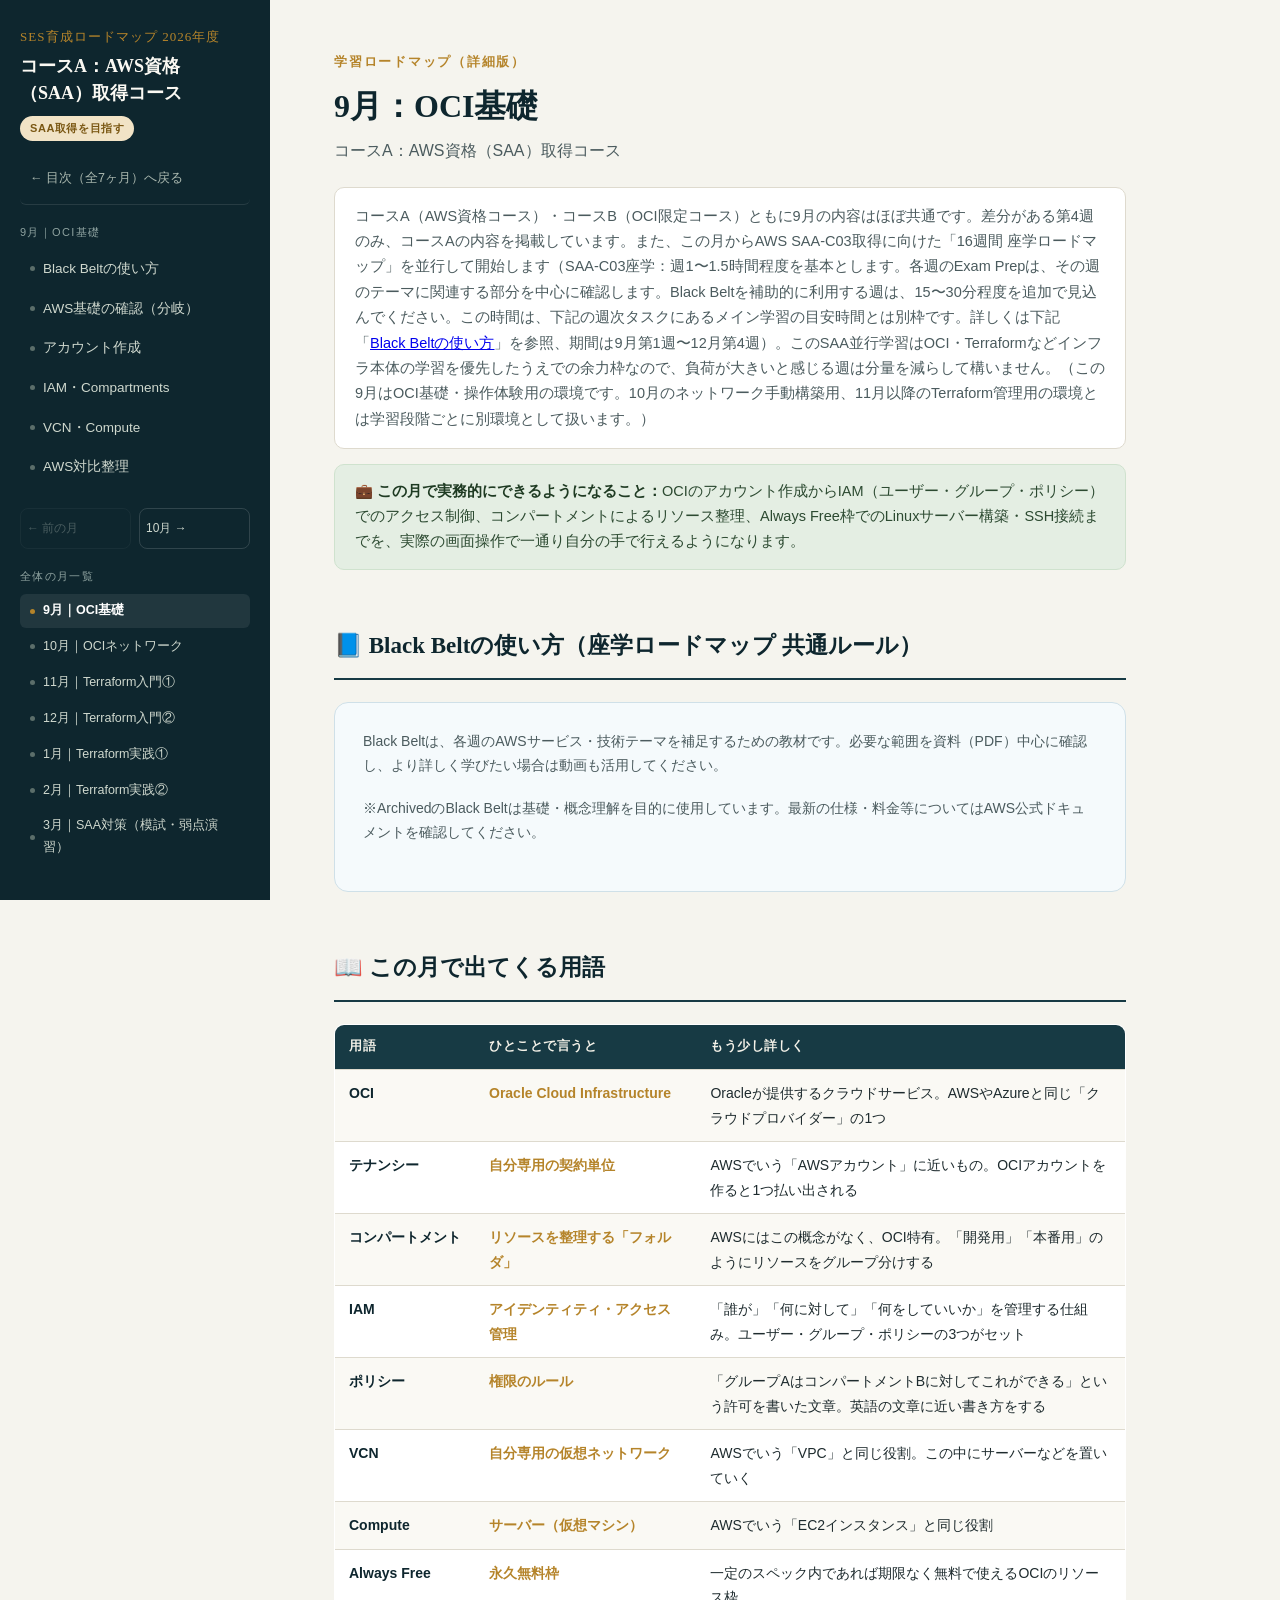
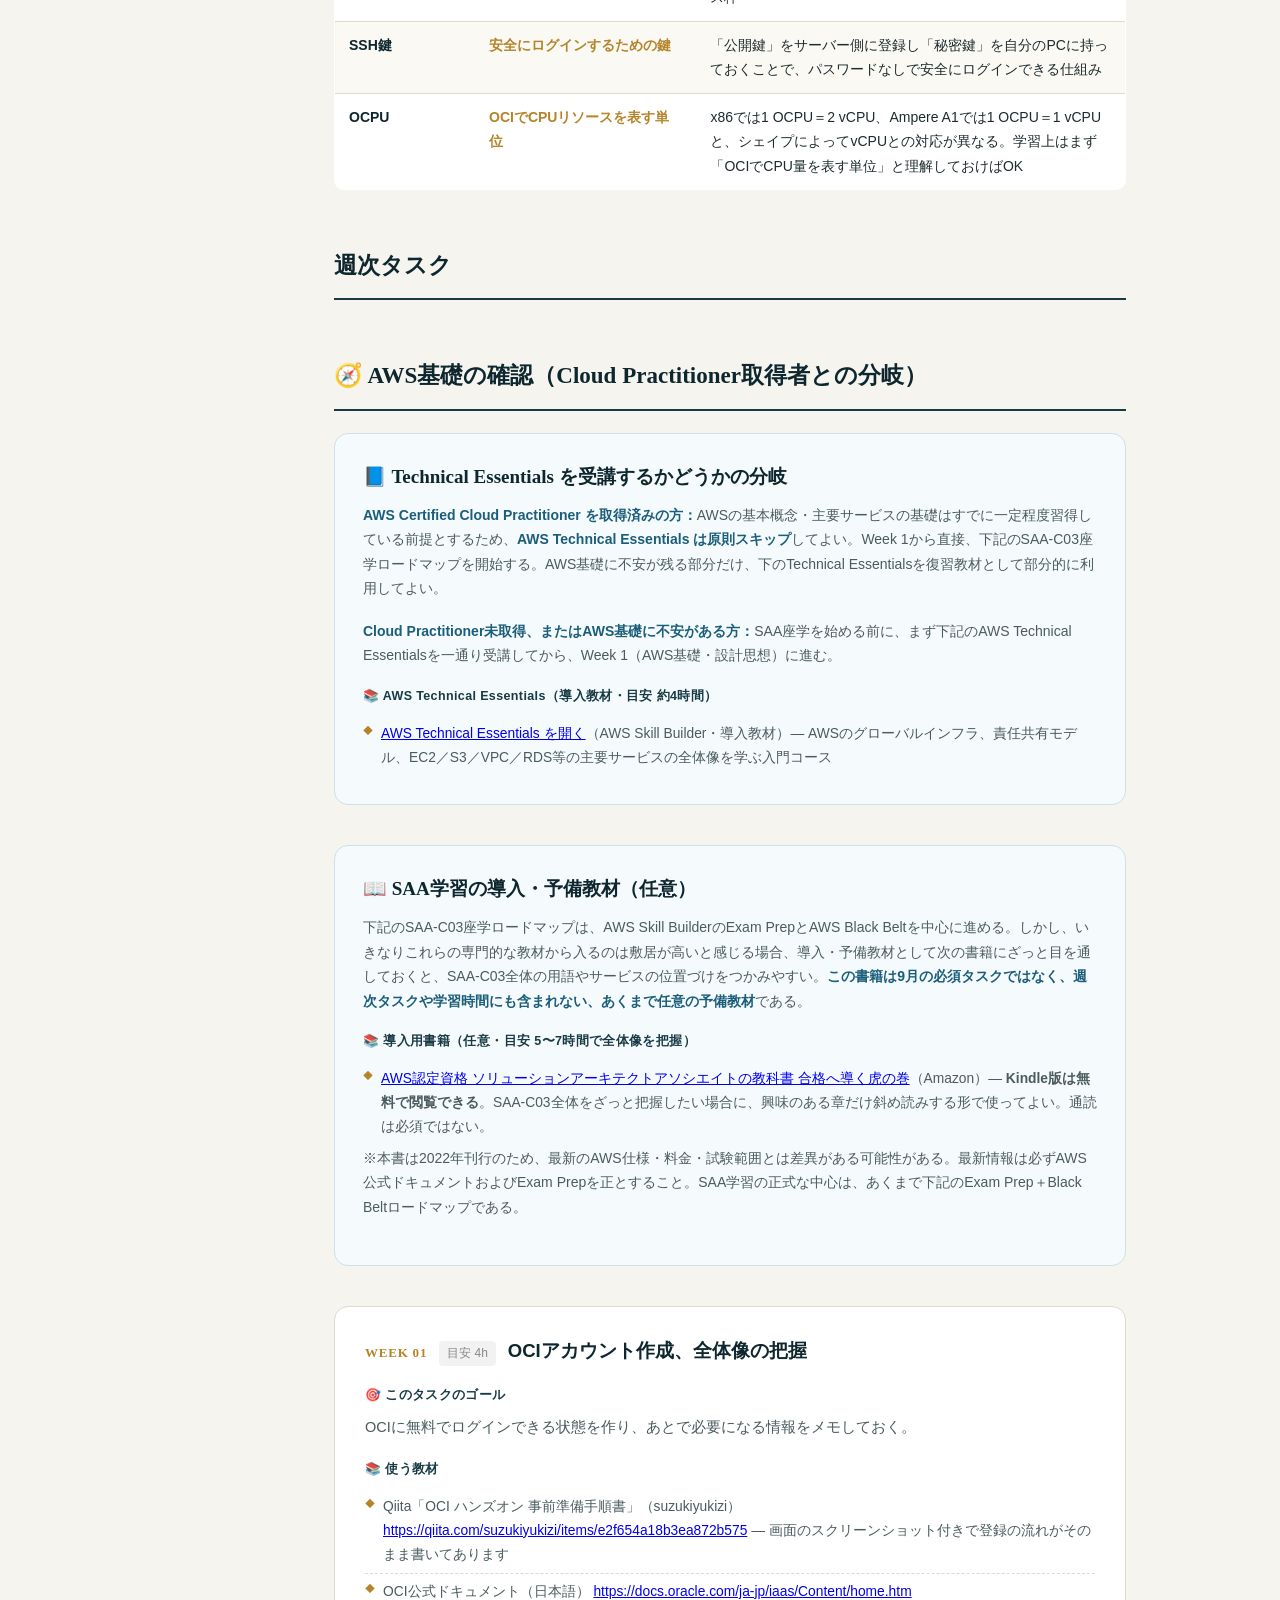
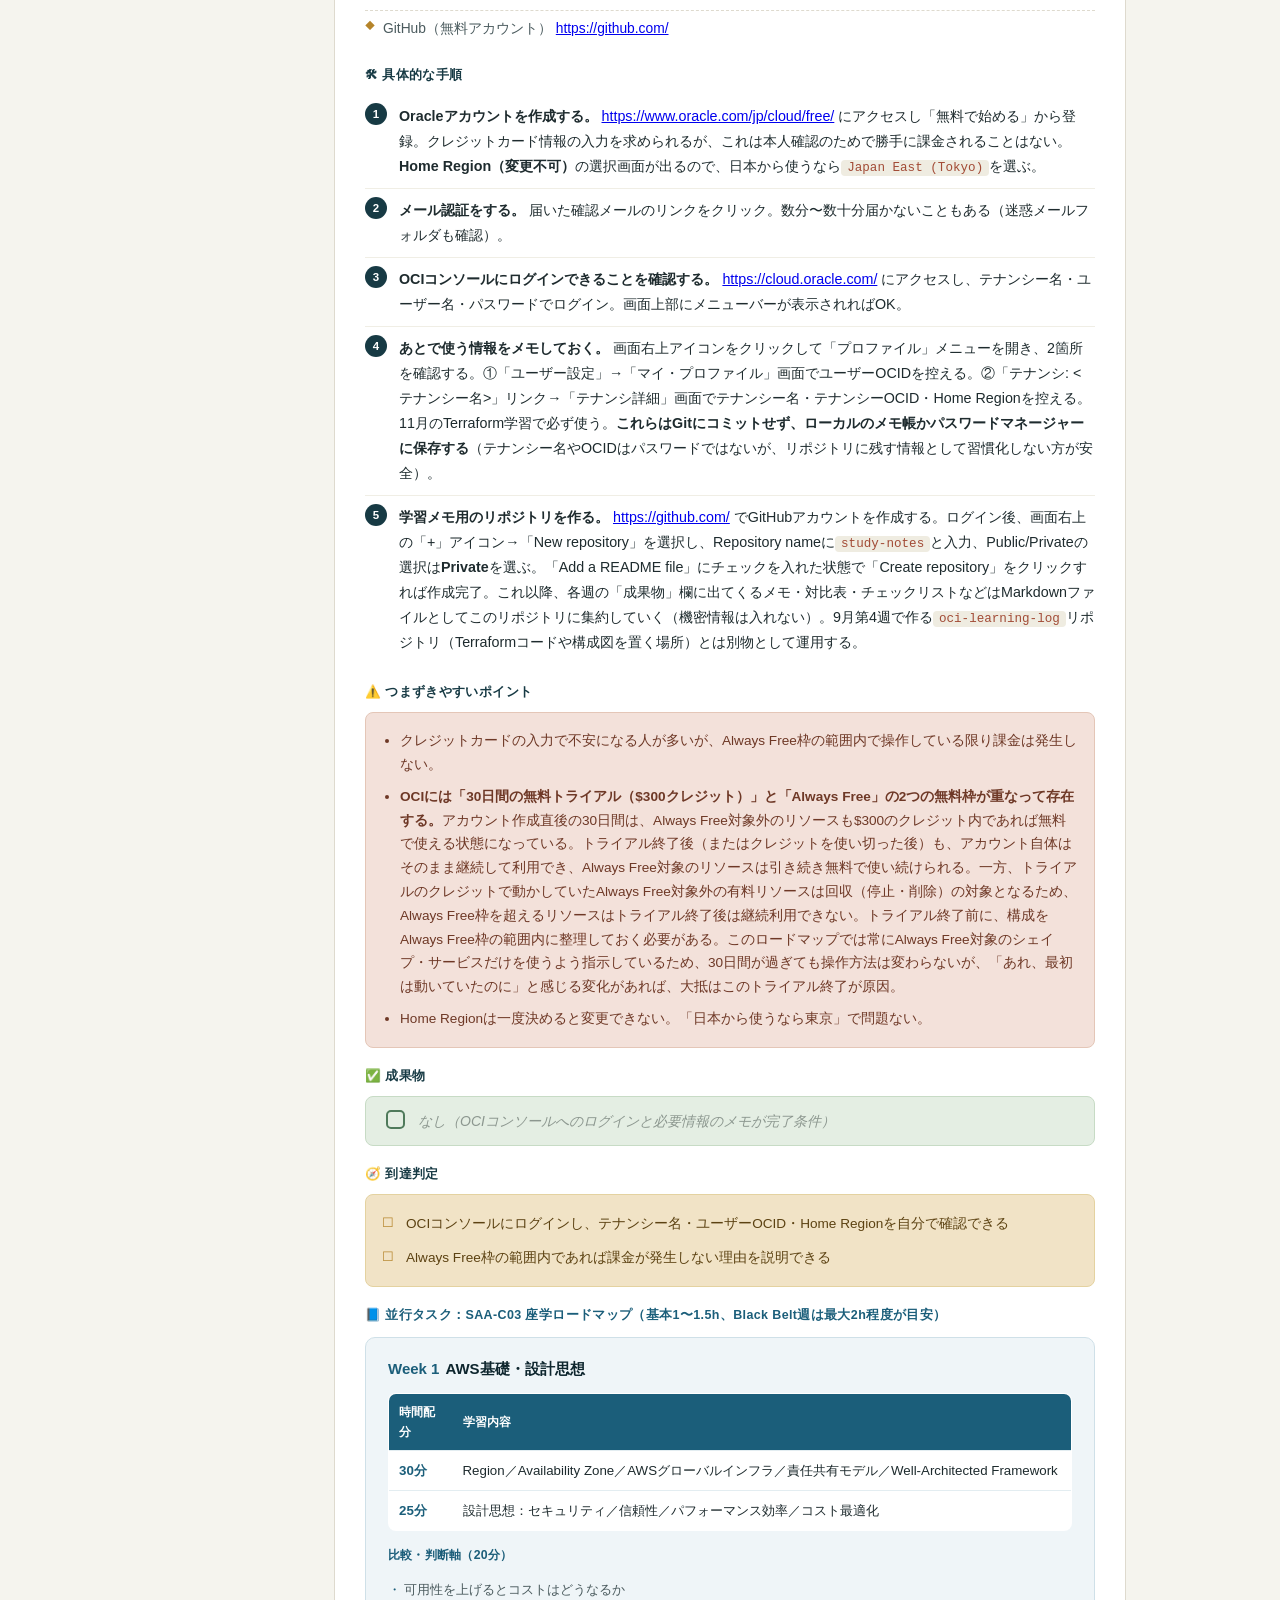
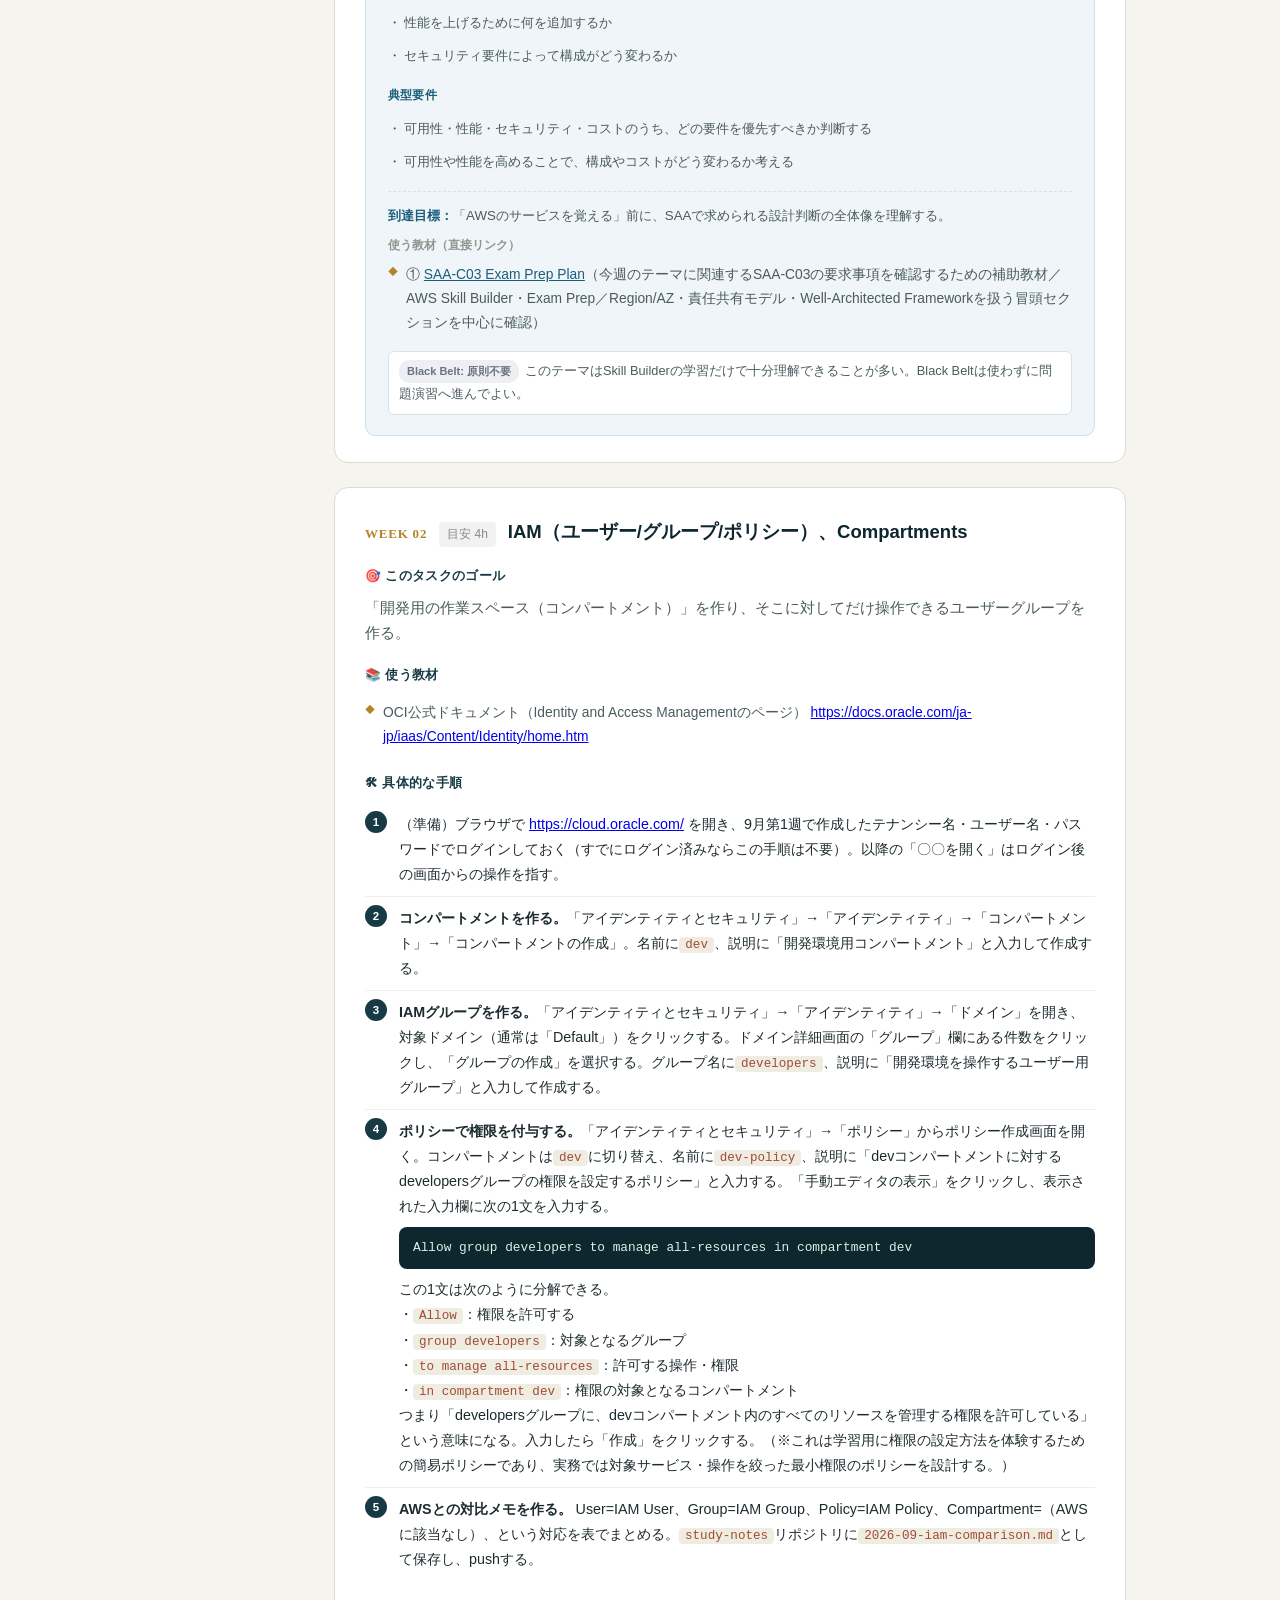
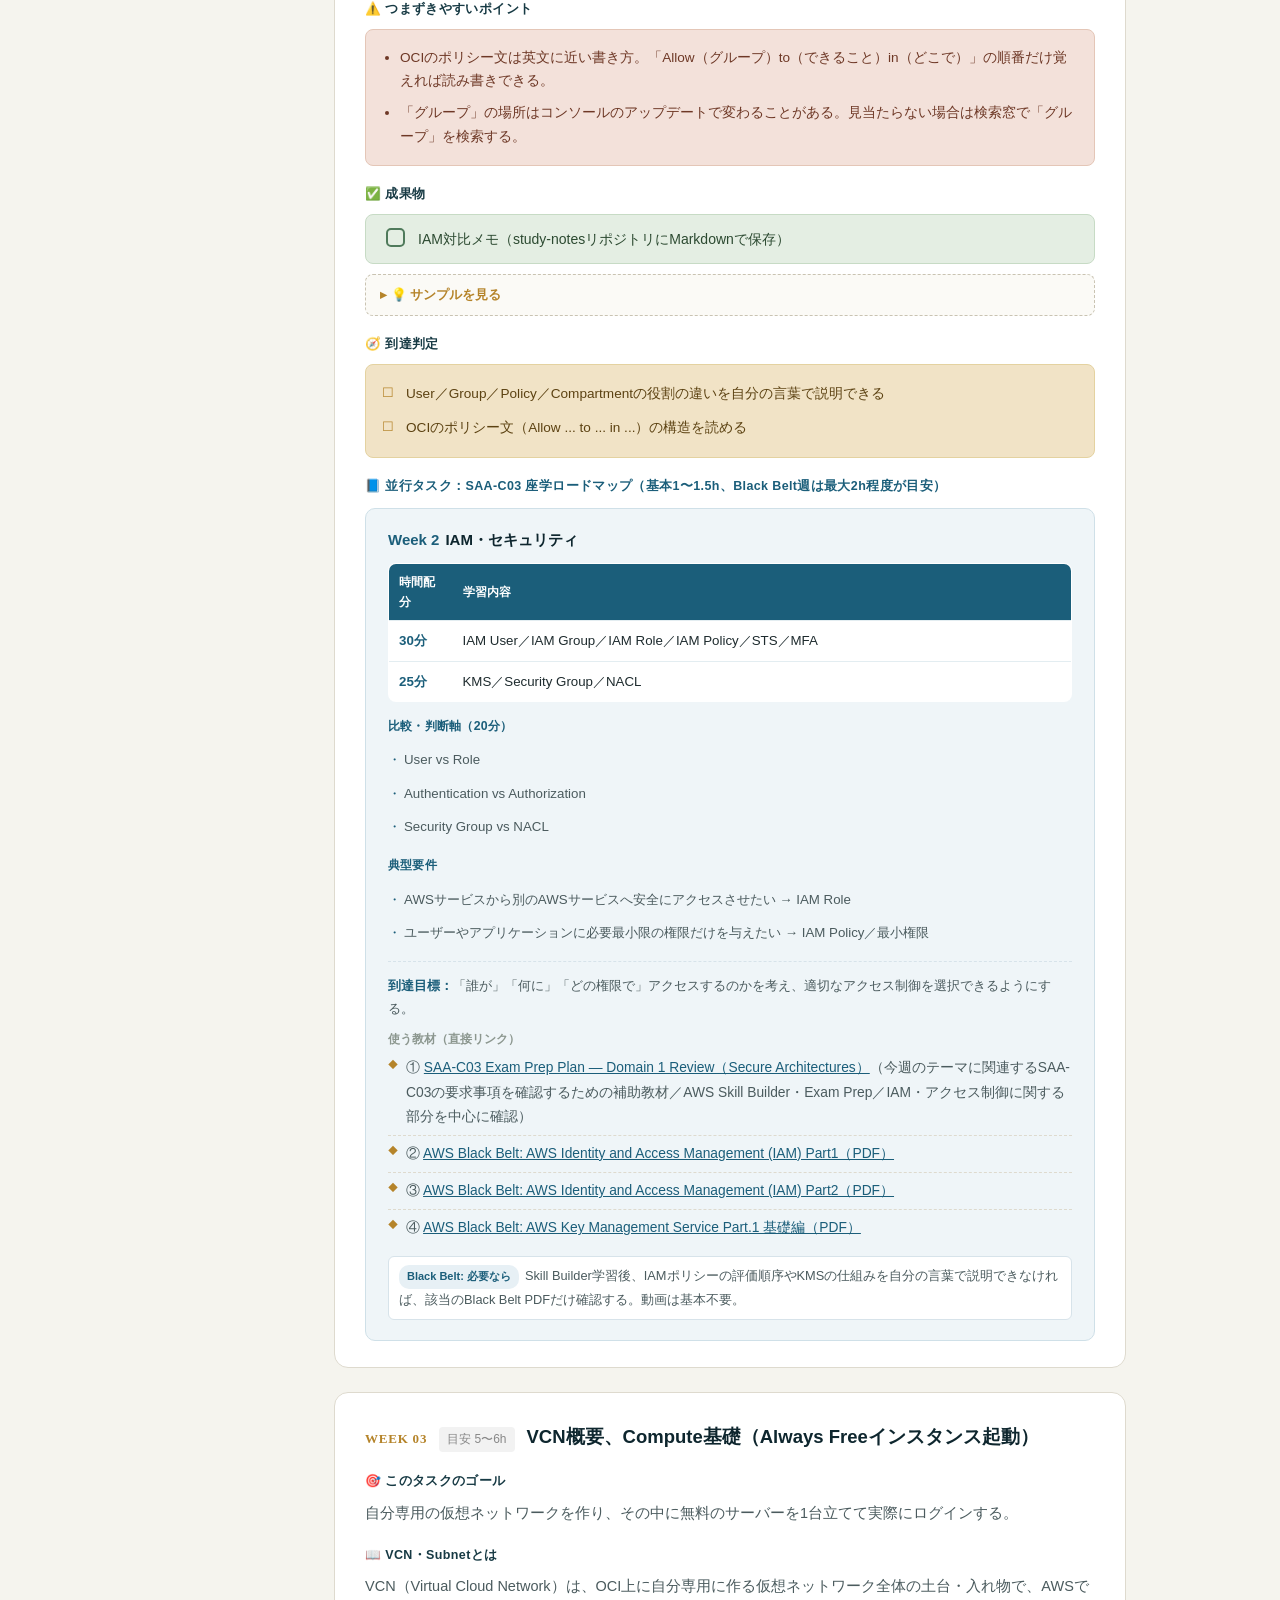
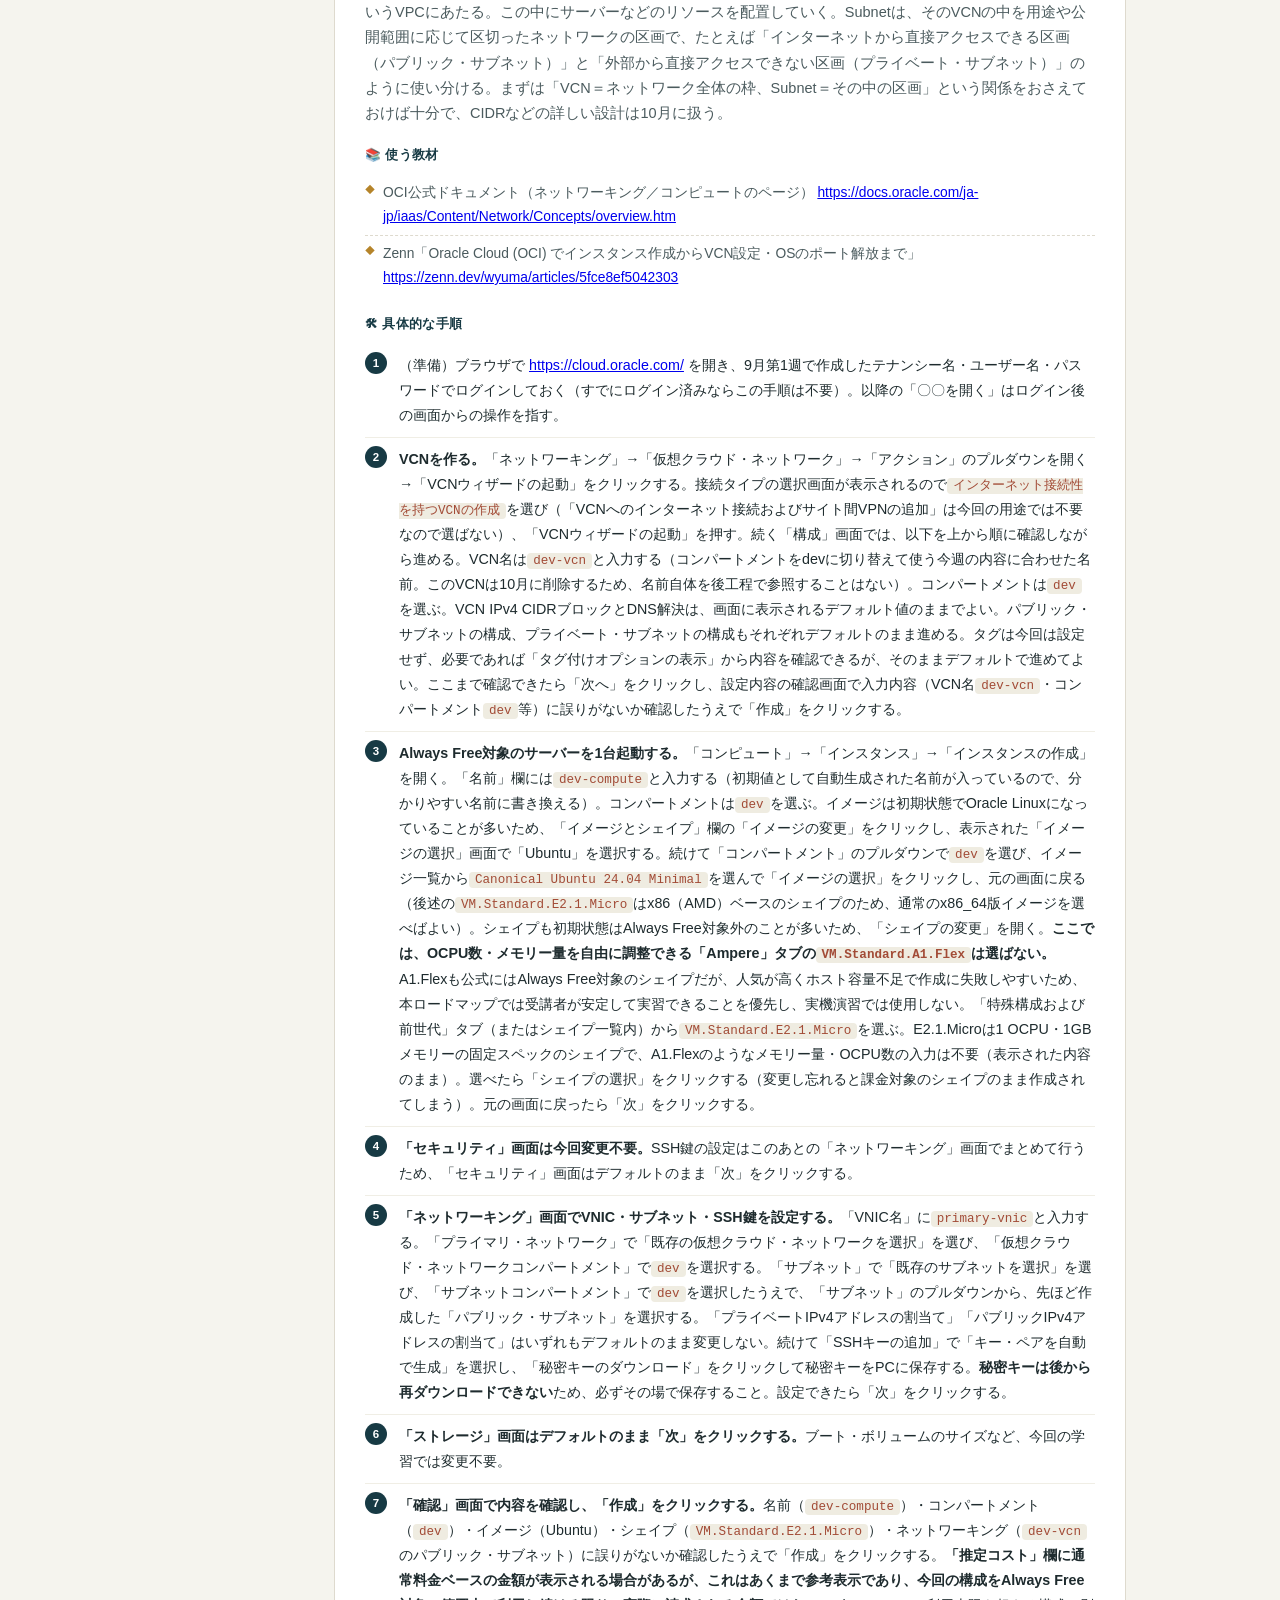
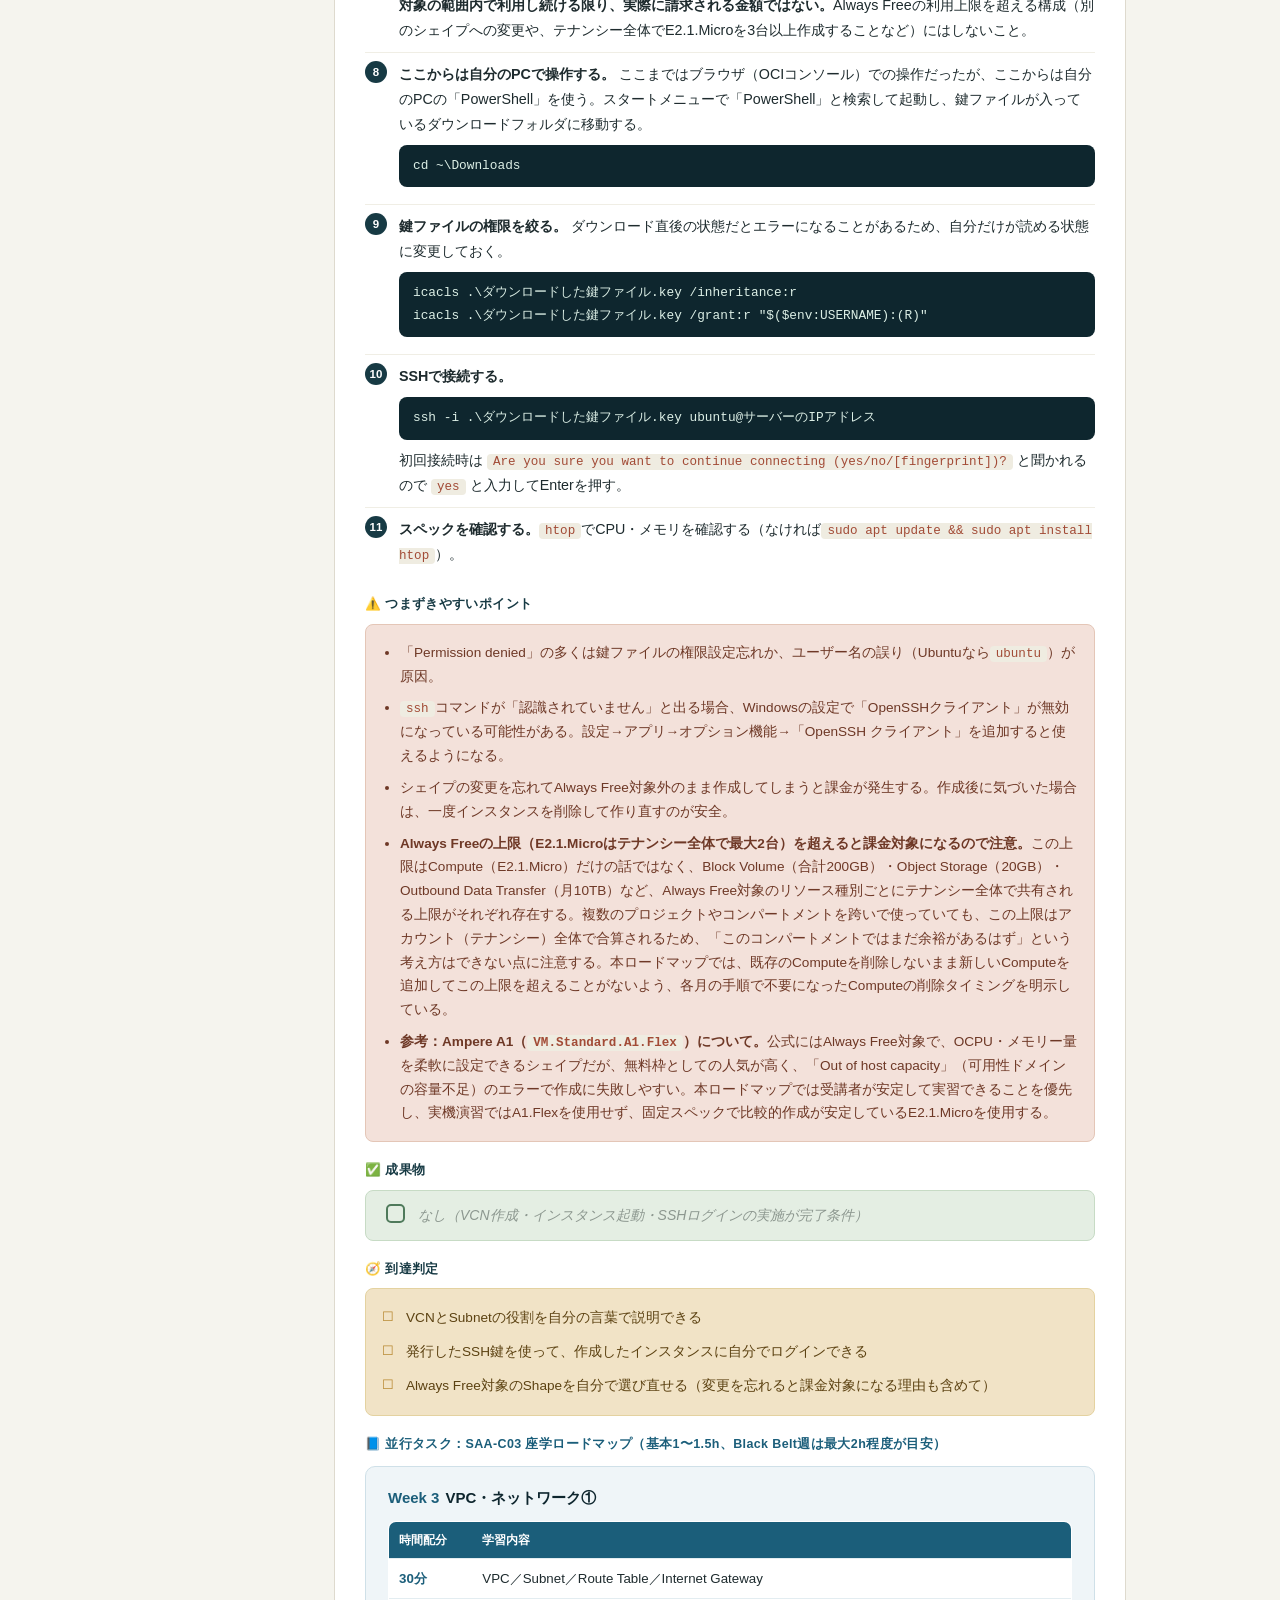
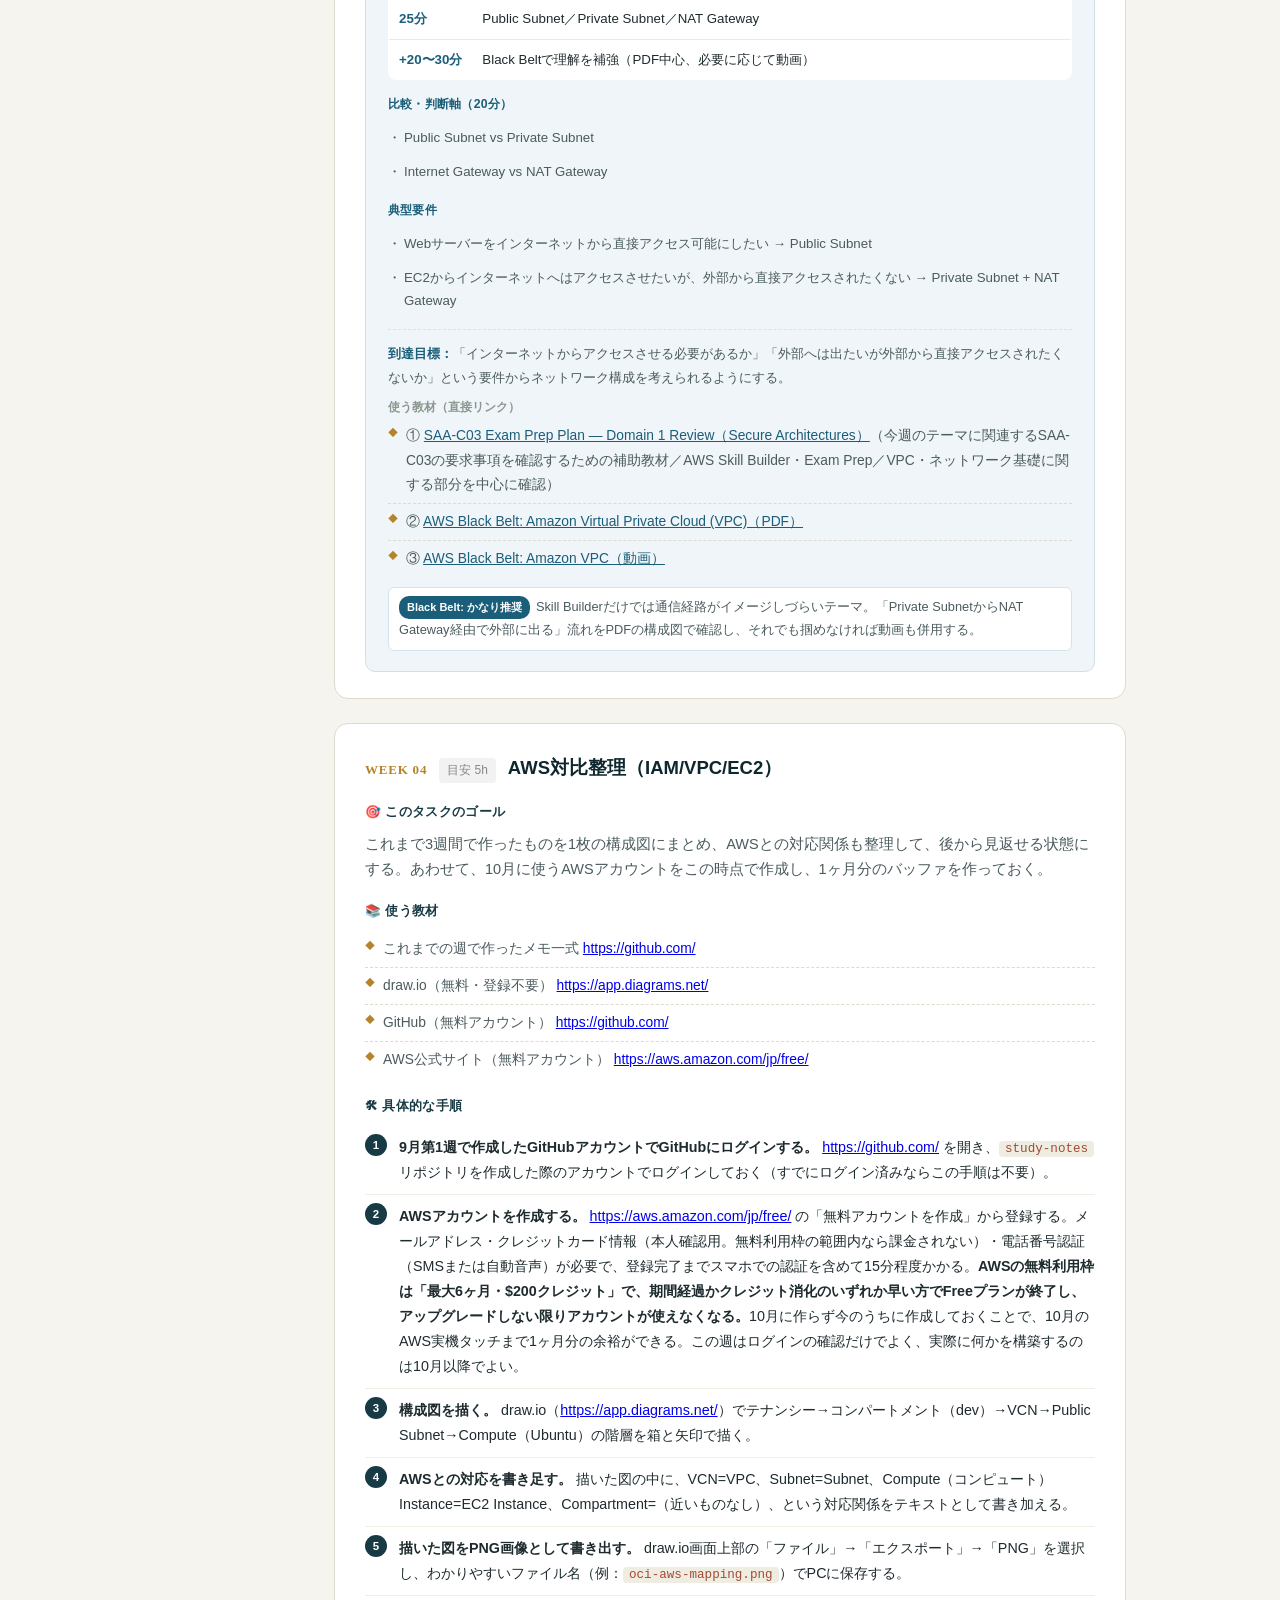
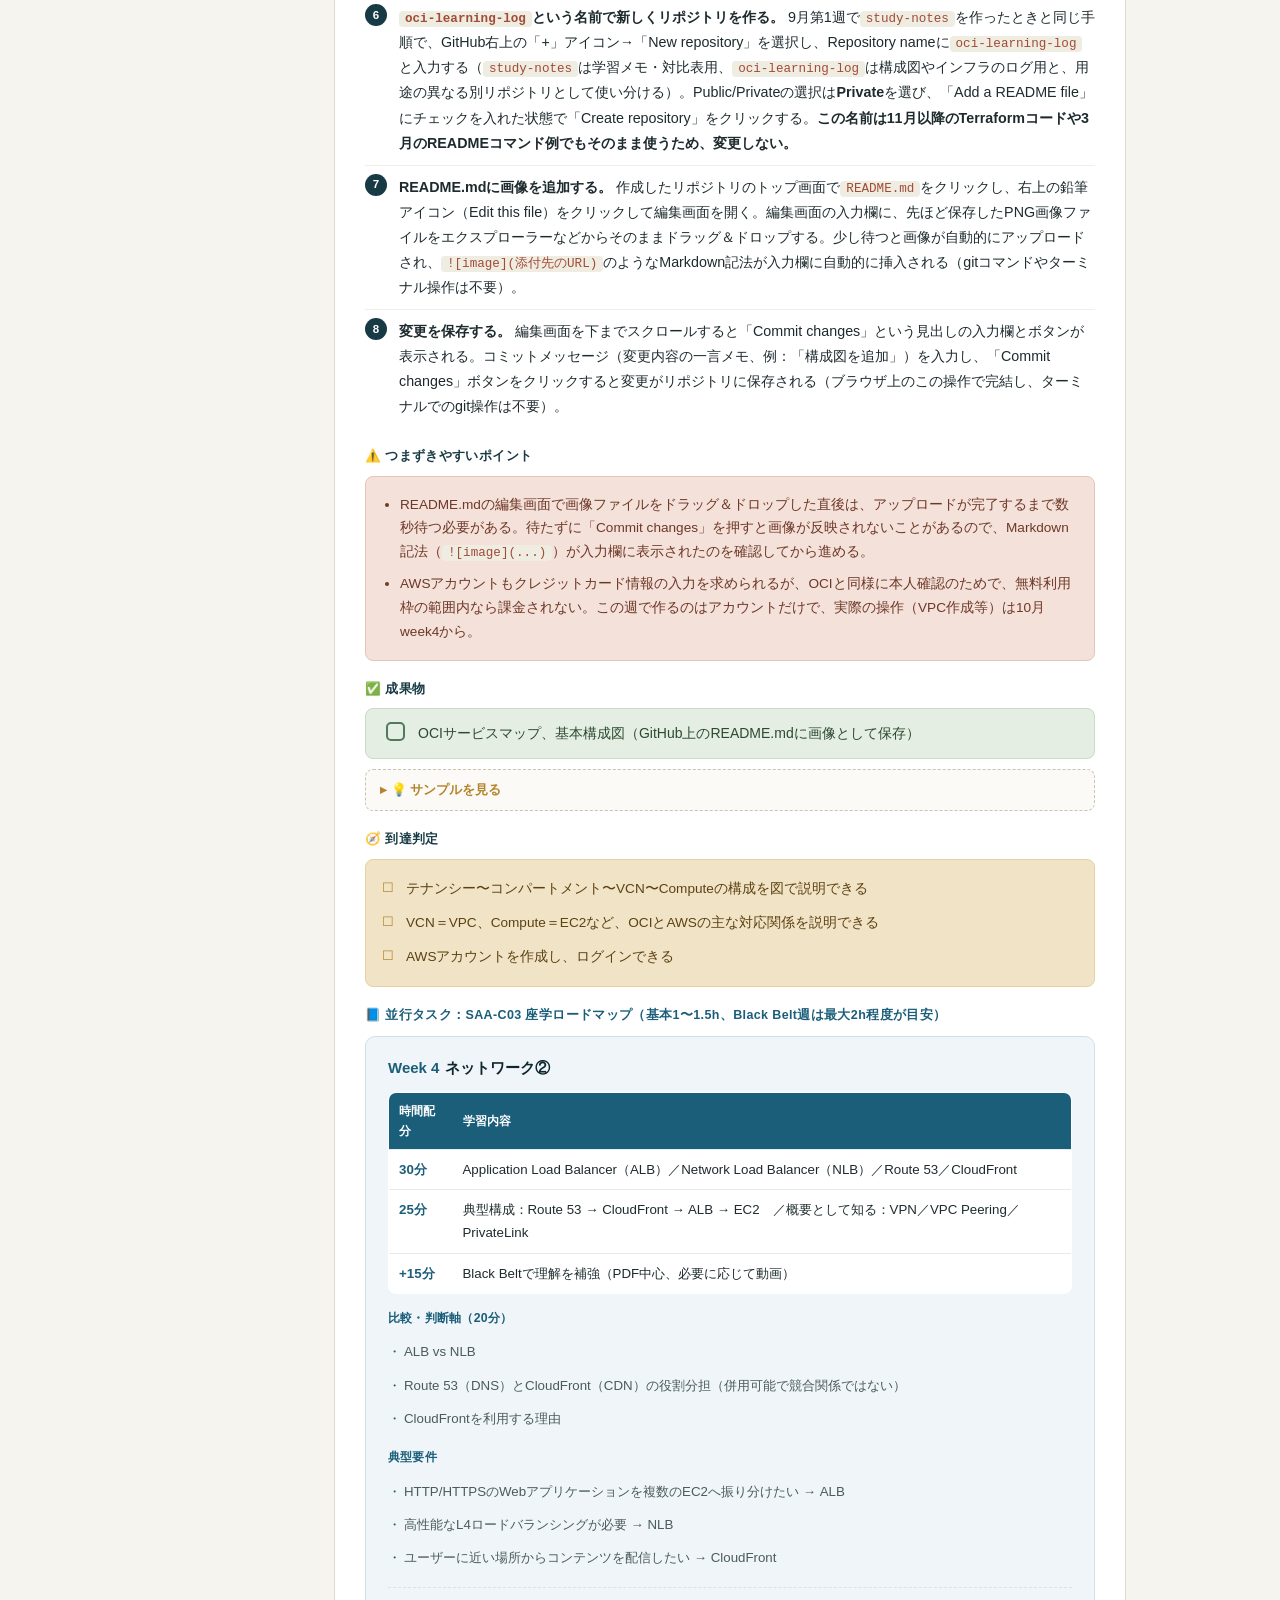
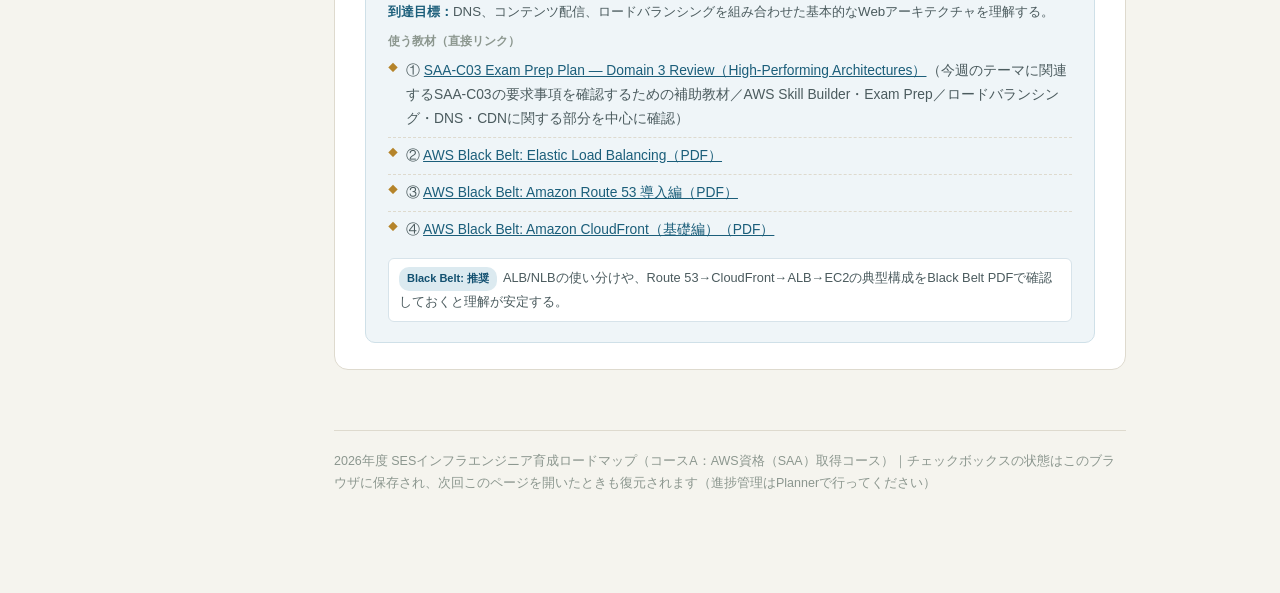
==== commit 40232bcf: "Add files via upload" ====
--- a/2026-09.html
+++ b/2026-09.html
@@ -143,7 +143,7 @@
       </div>
       <div class="block">
         <div class="block-label">🛠 具体的な手順</div>
-        <ol class="steps"><li>（準備）ブラウザで <a href="https://cloud.oracle.com/" target="_blank" rel="noopener">https://cloud.oracle.com/</a> を開き、9月第1週で作成したテナンシー名・ユーザー名・パスワードでログインしておく（すでにログイン済みならこの手順は不要）。以降の「〇〇を開く」はログイン後の画面からの操作を指す。</li><li><b>VCNを作る。</b>「ネットワーキング」→「仮想クラウド・ネットワーク」→「アクション」のプルダウンを開く→「VCNウィザードの起動」をクリックする。接続タイプの選択画面が表示されるので<code class="inline">インターネット接続性を持つVCNの作成</code>を選び（「VCNへのインターネット接続およびサイト間VPNの追加」は今回の用途では不要なので選ばない）、「VCNウィザードの起動」を押す。続く「構成」画面では、以下を上から順に確認しながら進める。VCN名は<code class="inline">dev-vcn</code>と入力する（コンパートメントをdevに切り替えて使う今週の内容に合わせた名前。このVCNは10月に削除するため、名前自体を後工程で参照することはない）。コンパートメントは<code class="inline">dev</code>を選ぶ。VCN IPv4 CIDRブロックとDNS解決は、画面に表示されるデフォルト値のままでよい。パブリック・サブネットの構成、プライベート・サブネットの構成もそれぞれデフォルトのまま進める。タグは今回は設定せず、必要であれば「タグ付けオプションの表示」から内容を確認できるが、そのままデフォルトで進めてよい。ここまで確認できたら「次へ」をクリックし、設定内容の確認画面で入力内容（VCN名<code class="inline">dev-vcn</code>・コンパートメント<code class="inline">dev</code>等）に誤りがないか確認したうえで「作成」をクリックする。</li><li><b>Always Free対象のサーバーを1台起動する。</b>「コンピュート」→「インスタンス」→「インスタンスの作成」を開く。コンパートメントは<code class="inline">dev</code>を選ぶ。イメージは初期状態でOracle Linuxになっていることが多いため、「イメージとシェイプ」欄の「イメージの変更」をクリックし、表示された「イメージの選択」画面で「Ubuntu」を選択する。続けて「コンパートメント」のプルダウンで<code class="inline">dev</code>を選び、イメージ一覧から<code class="inline">Canonical Ubuntu 24.04 Minimal</code>を選んで「イメージの選択」をクリックし、元の画面に戻る（後述の<code class="inline">VM.Standard.E2.1.Micro</code>はx86（AMD）ベースのシェイプのため、通常のx86_64版イメージを選べばよい）。シェイプも初期状態はAlways Free対象外のことが多いため、「シェイプの変更」を開く。<b>ここでは、OCPU数・メモリー量を自由に調整できる「Ampere」タブの<code class="inline">VM.Standard.A1.Flex</code>は選ばない。</b>A1.Flexも公式にはAlways Free対象のシェイプだが、人気が高くホスト容量不足で作成に失敗しやすいため、本ロードマップでは受講者が安定して実習できることを優先し、実機演習では使用しない。「特殊構成および前世代」タブ（またはシェイプ一覧内）から<code class="inline">VM.Standard.E2.1.Micro</code>を選ぶ。E2.1.Microは1 OCPU・1GBメモリーの固定スペックのシェイプで、A1.Flexのようなメモリー量・OCPU数の入力は不要（表示された内容のまま）。選べたら「シェイプの選択」をクリックする（変更し忘れると課金対象のシェイプのまま作成されてしまう）。元の画面に戻ったら「次」をクリックする。</li><li><b>「セキュリティ」画面は今回変更不要。</b>SSH鍵の設定はこのあとの「ネットワーキング」画面でまとめて行うため、「セキュリティ」画面はデフォルトのまま「次」をクリックする。</li><li><b>「ネットワーキング」画面でVNIC・サブネット・SSH鍵を設定する。</b>「VNIC名」に<code class="inline">primary-vnic</code>と入力する。「プライマリ・ネットワーク」で「既存の仮想クラウド・ネットワークを選択」を選び、「仮想クラウド・ネットワークコンパートメント」で<code class="inline">dev</code>を選択する。「サブネット」で「既存のサブネットを選択」を選び、「サブネットコンパートメント」で<code class="inline">dev</code>を選択したうえで、「サブネット」のプルダウンから、先ほど作成した「パブリック・サブネット」を選択する。「プライベートIPv4アドレスの割当て」「パブリックIPv4アドレスの割当て」はいずれもデフォルトのまま変更しない。続けて「SSHキーの追加」で「キー・ペアを自動で生成」を選択し、「秘密キーのダウンロード」をクリックして秘密キーをPCに保存する。<b>秘密キーは後から再ダウンロードできない</b>ため、必ずその場で保存すること。設定できたら「次」をクリックする。</li><li><b>「ストレージ」画面はデフォルトのまま「次」をクリックする。</b>ブート・ボリュームのサイズなど、今回の学習では変更不要。</li><li><b>「確認」画面で内容を確認し、「作成」をクリックする。</b>コンパートメント（<code class="inline">dev</code>）・イメージ（Ubuntu）・シェイプ（<code class="inline">VM.Standard.E2.1.Micro</code>）・ネットワーキング（<code class="inline">dev-vcn</code>のパブリック・サブネット）に誤りがないか確認したうえで「作成」をクリックする。<b>「推定コスト」欄に通常料金ベースの金額が表示される場合があるが、これはあくまで参考表示であり、今回の構成をAlways Free対象の範囲内で利用し続ける限り、実際に請求される金額ではない。</b>Always Freeの利用上限を超える構成（別のシェイプへの変更や、テナンシー全体でE2.1.Microを3台以上作成することなど）にはしないこと。</li><li><b>ここからは自分のPCで操作する。</b> ここまではブラウザ（OCIコンソール）での操作だったが、ここからは自分のPCの「PowerShell」を使う。スタートメニューで「PowerShell」と検索して起動し、鍵ファイルが入っているダウンロードフォルダに移動する。<div class="cmd">cd ~\Downloads</div></li><li><b>鍵ファイルの権限を絞る。</b> ダウンロード直後の状態だとエラーになることがあるため、自分だけが読める状態に変更しておく。<div class="cmd">icacls .\ダウンロードした鍵ファイル.key /inheritance:r
+        <ol class="steps"><li>（準備）ブラウザで <a href="https://cloud.oracle.com/" target="_blank" rel="noopener">https://cloud.oracle.com/</a> を開き、9月第1週で作成したテナンシー名・ユーザー名・パスワードでログインしておく（すでにログイン済みならこの手順は不要）。以降の「〇〇を開く」はログイン後の画面からの操作を指す。</li><li><b>VCNを作る。</b>「ネットワーキング」→「仮想クラウド・ネットワーク」→「アクション」のプルダウンを開く→「VCNウィザードの起動」をクリックする。接続タイプの選択画面が表示されるので<code class="inline">インターネット接続性を持つVCNの作成</code>を選び（「VCNへのインターネット接続およびサイト間VPNの追加」は今回の用途では不要なので選ばない）、「VCNウィザードの起動」を押す。続く「構成」画面では、以下を上から順に確認しながら進める。VCN名は<code class="inline">dev-vcn</code>と入力する（コンパートメントをdevに切り替えて使う今週の内容に合わせた名前。このVCNは10月に削除するため、名前自体を後工程で参照することはない）。コンパートメントは<code class="inline">dev</code>を選ぶ。VCN IPv4 CIDRブロックとDNS解決は、画面に表示されるデフォルト値のままでよい。パブリック・サブネットの構成、プライベート・サブネットの構成もそれぞれデフォルトのまま進める。タグは今回は設定せず、必要であれば「タグ付けオプションの表示」から内容を確認できるが、そのままデフォルトで進めてよい。ここまで確認できたら「次へ」をクリックし、設定内容の確認画面で入力内容（VCN名<code class="inline">dev-vcn</code>・コンパートメント<code class="inline">dev</code>等）に誤りがないか確認したうえで「作成」をクリックする。</li><li><b>Always Free対象のサーバーを1台起動する。</b>「コンピュート」→「インスタンス」→「インスタンスの作成」を開く。「名前」欄には<code class="inline">dev-compute</code>と入力する（初期値として自動生成された名前が入っているので、分かりやすい名前に書き換える）。コンパートメントは<code class="inline">dev</code>を選ぶ。イメージは初期状態でOracle Linuxになっていることが多いため、「イメージとシェイプ」欄の「イメージの変更」をクリックし、表示された「イメージの選択」画面で「Ubuntu」を選択する。続けて「コンパートメント」のプルダウンで<code class="inline">dev</code>を選び、イメージ一覧から<code class="inline">Canonical Ubuntu 24.04 Minimal</code>を選んで「イメージの選択」をクリックし、元の画面に戻る（後述の<code class="inline">VM.Standard.E2.1.Micro</code>はx86（AMD）ベースのシェイプのため、通常のx86_64版イメージを選べばよい）。シェイプも初期状態はAlways Free対象外のことが多いため、「シェイプの変更」を開く。<b>ここでは、OCPU数・メモリー量を自由に調整できる「Ampere」タブの<code class="inline">VM.Standard.A1.Flex</code>は選ばない。</b>A1.Flexも公式にはAlways Free対象のシェイプだが、人気が高くホスト容量不足で作成に失敗しやすいため、本ロードマップでは受講者が安定して実習できることを優先し、実機演習では使用しない。「特殊構成および前世代」タブ（またはシェイプ一覧内）から<code class="inline">VM.Standard.E2.1.Micro</code>を選ぶ。E2.1.Microは1 OCPU・1GBメモリーの固定スペックのシェイプで、A1.Flexのようなメモリー量・OCPU数の入力は不要（表示された内容のまま）。選べたら「シェイプの選択」をクリックする（変更し忘れると課金対象のシェイプのまま作成されてしまう）。元の画面に戻ったら「次」をクリックする。</li><li><b>「セキュリティ」画面は今回変更不要。</b>SSH鍵の設定はこのあとの「ネットワーキング」画面でまとめて行うため、「セキュリティ」画面はデフォルトのまま「次」をクリックする。</li><li><b>「ネットワーキング」画面でVNIC・サブネット・SSH鍵を設定する。</b>「VNIC名」に<code class="inline">primary-vnic</code>と入力する。「プライマリ・ネットワーク」で「既存の仮想クラウド・ネットワークを選択」を選び、「仮想クラウド・ネットワークコンパートメント」で<code class="inline">dev</code>を選択する。「サブネット」で「既存のサブネットを選択」を選び、「サブネットコンパートメント」で<code class="inline">dev</code>を選択したうえで、「サブネット」のプルダウンから、先ほど作成した「パブリック・サブネット」を選択する。「プライベートIPv4アドレスの割当て」「パブリックIPv4アドレスの割当て」はいずれもデフォルトのまま変更しない。続けて「SSHキーの追加」で「キー・ペアを自動で生成」を選択し、「秘密キーのダウンロード」をクリックして秘密キーをPCに保存する。<b>秘密キーは後から再ダウンロードできない</b>ため、必ずその場で保存すること。設定できたら「次」をクリックする。</li><li><b>「ストレージ」画面はデフォルトのまま「次」をクリックする。</b>ブート・ボリュームのサイズなど、今回の学習では変更不要。</li><li><b>「確認」画面で内容を確認し、「作成」をクリックする。</b>名前（<code class="inline">dev-compute</code>）・コンパートメント（<code class="inline">dev</code>）・イメージ（Ubuntu）・シェイプ（<code class="inline">VM.Standard.E2.1.Micro</code>）・ネットワーキング（<code class="inline">dev-vcn</code>のパブリック・サブネット）に誤りがないか確認したうえで「作成」をクリックする。<b>「推定コスト」欄に通常料金ベースの金額が表示される場合があるが、これはあくまで参考表示であり、今回の構成をAlways Free対象の範囲内で利用し続ける限り、実際に請求される金額ではない。</b>Always Freeの利用上限を超える構成（別のシェイプへの変更や、テナンシー全体でE2.1.Microを3台以上作成することなど）にはしないこと。</li><li><b>ここからは自分のPCで操作する。</b> ここまではブラウザ（OCIコンソール）での操作だったが、ここからは自分のPCの「PowerShell」を使う。スタートメニューで「PowerShell」と検索して起動し、鍵ファイルが入っているダウンロードフォルダに移動する。<div class="cmd">cd ~\Downloads</div></li><li><b>鍵ファイルの権限を絞る。</b> ダウンロード直後の状態だとエラーになることがあるため、自分だけが読める状態に変更しておく。<div class="cmd">icacls .\ダウンロードした鍵ファイル.key /inheritance:r
 icacls .\ダウンロードした鍵ファイル.key /grant:r "$($env:USERNAME):(R)"</div></li><li><b>SSHで接続する。</b><div class="cmd">ssh -i .\ダウンロードした鍵ファイル.key ubuntu@サーバーのIPアドレス</div> 初回接続時は <code class="inline">Are you sure you want to continue connecting (yes/no/[fingerprint])?</code> と聞かれるので <code class="inline">yes</code> と入力してEnterを押す。</li><li><b>スペックを確認する。</b><code class="inline">htop</code>でCPU・メモリを確認する（なければ<code class="inline">sudo apt update &amp;&amp; sudo apt install htop</code>）。</li></ol>
       </div>
       <div class="block">
